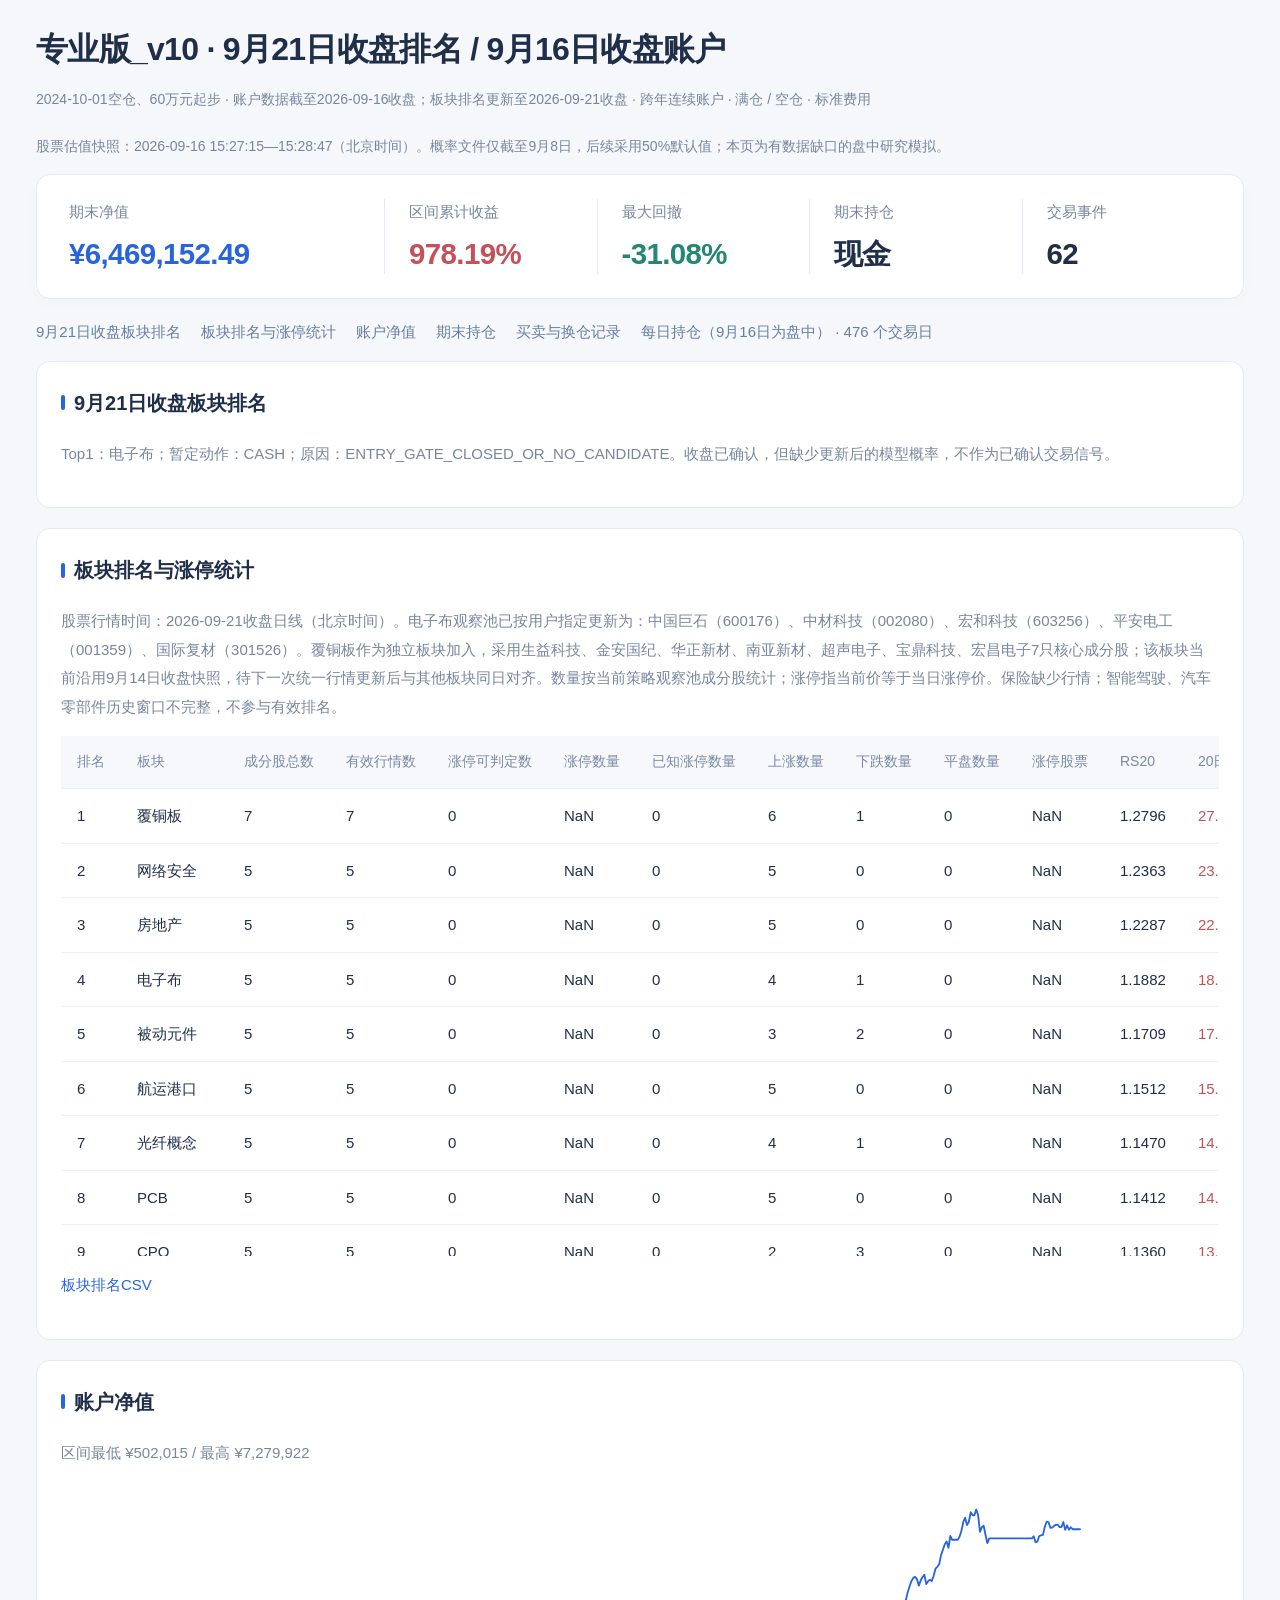
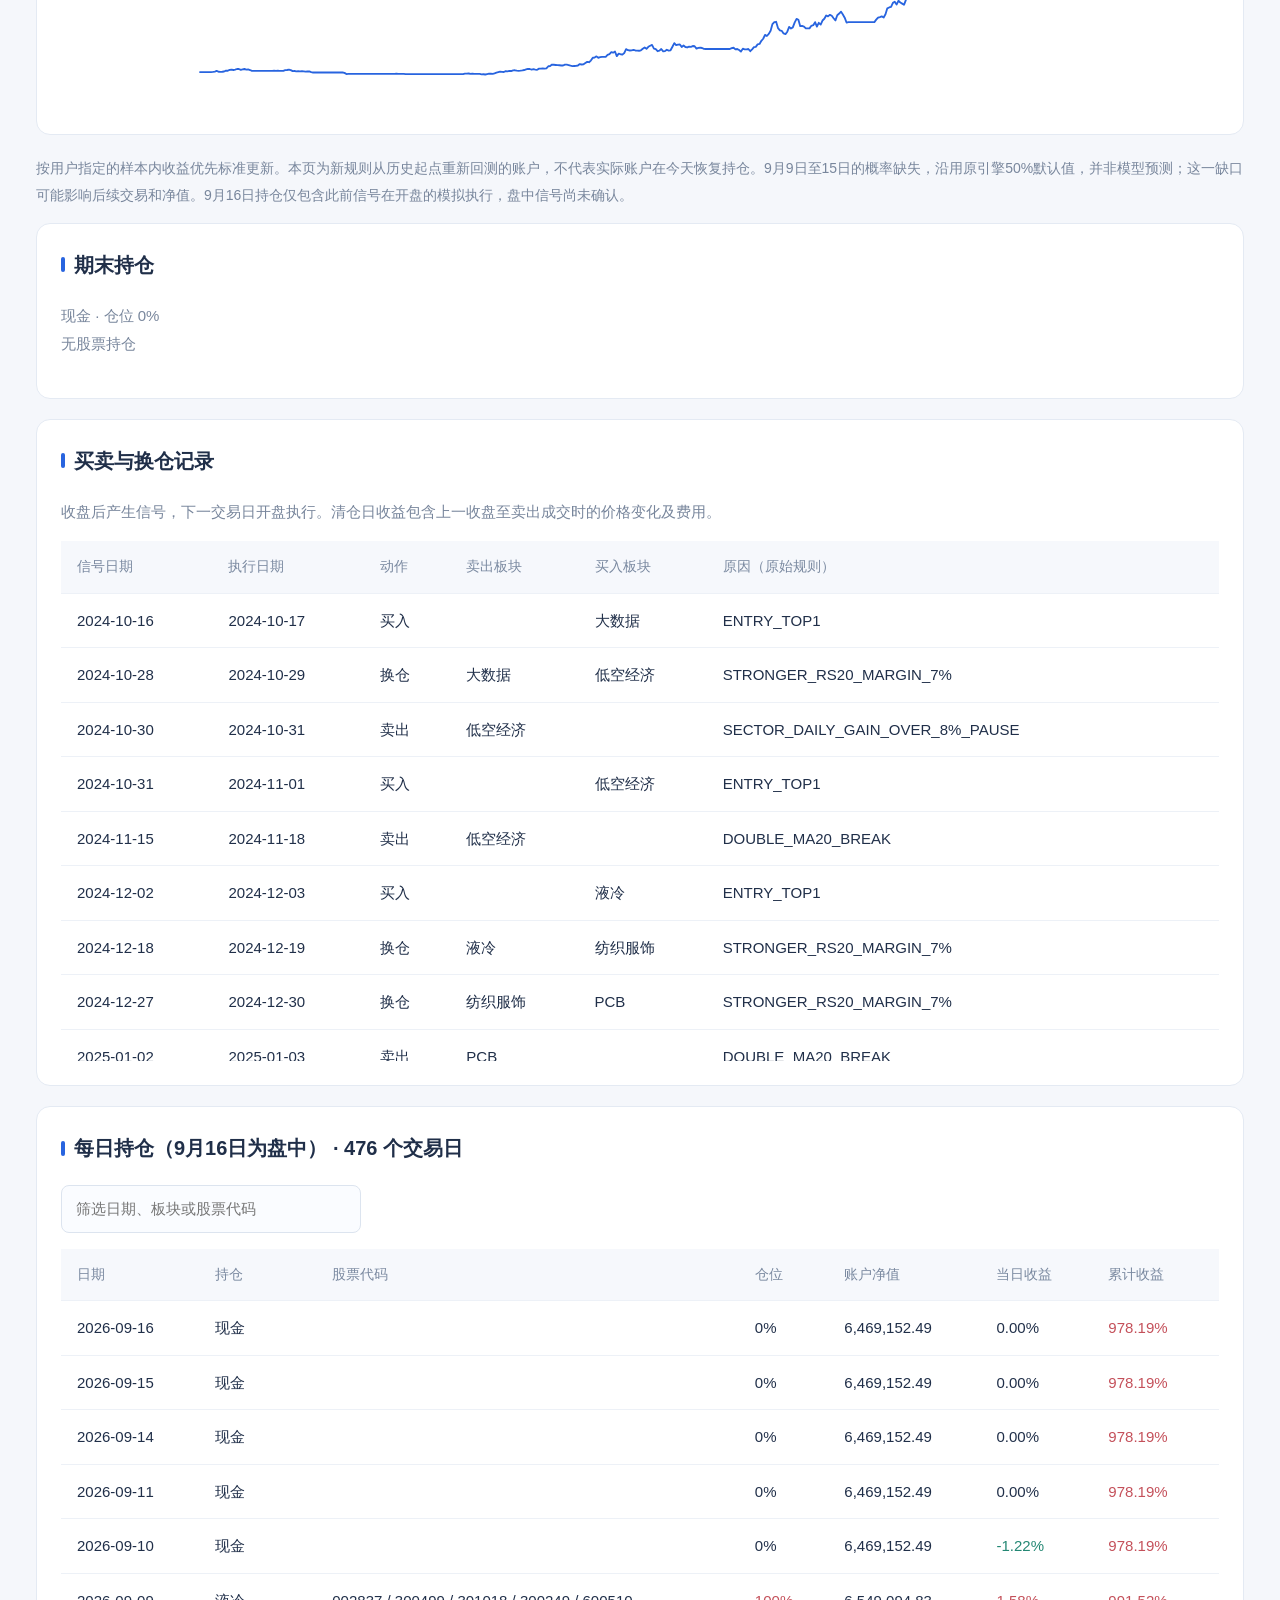
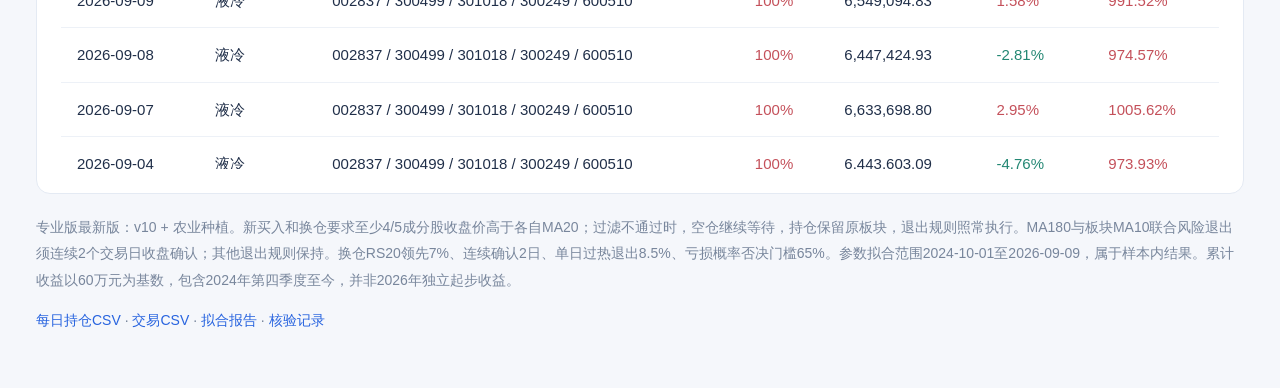
==== reports/professional/professional_holdings.html @ 1f384abf "Refresh professional HTML for Sep 21 close" ====
<!doctype html><html lang="zh-CN"><head><meta charset="utf-8"><meta name="viewport" content="width=device-width,initial-scale=1"><title>专业版_v10 · 9月21日收盘排名 / 9月16日收盘账户</title><style>body{margin:0;background:#f4f6f8;color:#182638;font:15px -apple-system,BlinkMacSystemFont,"PingFang SC",sans-serif}main{max-width:1280px;margin:auto;padding:32px 24px}h1{font-size:32px;margin-bottom:10px}p{line-height:1.8;color:#526174}.metrics{display:flex;gap:28px;flex-wrap:wrap;padding:24px 0}.metrics b{display:block;font-size:27px;color:#182638;margin-top:8px}section{background:white;padding:24px;margin:20px 0;border:1px solid #dde4eb;border-radius:10px}.scroll{overflow:auto;max-height:650px}table{border-collapse:collapse;width:100%;white-space:nowrap;font-size:13px}th,td{padding:12px;text-align:left;border-bottom:1px solid #e7ecf1}th{background:#edf2f7;position:sticky;top:0}input{padding:10px;width:280px;max-width:90%;border:1px solid #b8c5d3;border-radius:5px;margin-bottom:16px}svg{width:100%;height:240px}a{color:#166a9e}</style><link rel="stylesheet" href="../../assets/report.css"></head><body><main>
 <h1>专业版_v10 · 9月21日收盘排名 / 9月16日收盘账户</h1><p>2024-10-01空仓、60万元起步 · 账户数据截至2026-09-16收盘；板块排名更新至2026-09-21收盘 · 跨年连续账户 · 满仓 / 空仓 · 标准费用</p>
 <p>股票估值快照：2026-09-16 15:27:15—15:28:47（北京时间）。概率文件仅截至9月8日，后续采用50%默认值；本页为有数据缺口的盘中研究模拟。</p><div class="metrics"><div>期末净值<b>¥6,469,152.49</b></div><div>区间累计收益<b>978.19%</b></div><div>最大回撤<b>-31.08%</b></div><div>期末持仓<b>现金</b></div><div>交易事件<b>62</b></div></div>
 <section><h2>9月21日收盘板块排名</h2><p>Top1：电子布；暂定动作：CASH；原因：ENTRY_GATE_CLOSED_OR_NO_CANDIDATE。收盘已确认，但缺少更新后的模型概率，不作为已确认交易信号。</p></section><section><h2>板块排名与涨停统计</h2><p>股票行情时间：2026-09-21收盘日线（北京时间）。电子布观察池已按用户指定更新为：中国巨石（600176）、中材科技（002080）、宏和科技（603256）、平安电工（001359）、国际复材（301526）。覆铜板作为独立板块加入，采用生益科技、金安国纪、华正新材、南亚新材、超声电子、宝鼎科技、宏昌电子7只核心成分股；该板块当前沿用9月14日收盘快照，待下一次统一行情更新后与其他板块同日对齐。数量按当前策略观察池成分股统计；涨停指当前价等于当日涨停价。保险缺少行情；智能驾驶、汽车零部件历史窗口不完整，不参与有效排名。</p><div class="scroll"><table class="dataframe">
  <thead>
    <tr style="text-align: right;">
      <th>排名</th>
      <th>板块</th>
      <th>成分股总数</th>
      <th>有效行情数</th>
      <th>涨停可判定数</th>
      <th>涨停数量</th>
      <th>已知涨停数量</th>
      <th>上涨数量</th>
      <th>下跌数量</th>
      <th>平盘数量</th>
      <th>涨停股票</th>
      <th>RS20</th>
      <th>20日涨幅</th>
      <th>今日涨幅</th>
      <th>MA20上方比例</th>
      <th>基础趋势合格</th>
      <th>v10宽度合格</th>
      <th>缺失成分股</th>
      <th>产业链去重后候选</th>
    </tr>
  </thead>
  <tbody>
    <tr>
      <td>1</td>
      <td>覆铜板</td>
      <td>7</td>
      <td>7</td>
      <td>0</td>
      <td>NaN</td>
      <td>0</td>
      <td>6</td>
      <td>1</td>
      <td>0</td>
      <td>NaN</td>
      <td>1.2796</td>
      <td>27.96%</td>
      <td>2.13%</td>
      <td>100.00%</td>
      <td>False</td>
      <td>True</td>
      <td>NaN</td>
      <td>True</td>
    </tr>
    <tr>
      <td>2</td>
      <td>网络安全</td>
      <td>5</td>
      <td>5</td>
      <td>0</td>
      <td>NaN</td>
      <td>0</td>
      <td>5</td>
      <td>0</td>
      <td>0</td>
      <td>NaN</td>
      <td>1.2363</td>
      <td>23.63%</td>
      <td>3.80%</td>
      <td>100.00%</td>
      <td>False</td>
      <td>True</td>
      <td>NaN</td>
      <td>False</td>
    </tr>
    <tr>
      <td>3</td>
      <td>房地产</td>
      <td>5</td>
      <td>5</td>
      <td>0</td>
      <td>NaN</td>
      <td>0</td>
      <td>5</td>
      <td>0</td>
      <td>0</td>
      <td>NaN</td>
      <td>1.2287</td>
      <td>22.87%</td>
      <td>9.27%</td>
      <td>100.00%</td>
      <td>False</td>
      <td>True</td>
      <td>NaN</td>
      <td>False</td>
    </tr>
    <tr>
      <td>4</td>
      <td>电子布</td>
      <td>5</td>
      <td>5</td>
      <td>0</td>
      <td>NaN</td>
      <td>0</td>
      <td>4</td>
      <td>1</td>
      <td>0</td>
      <td>NaN</td>
      <td>1.1882</td>
      <td>18.82%</td>
      <td>2.58%</td>
      <td>100.00%</td>
      <td>False</td>
      <td>True</td>
      <td>NaN</td>
      <td>False</td>
    </tr>
    <tr>
      <td>5</td>
      <td>被动元件</td>
      <td>5</td>
      <td>5</td>
      <td>0</td>
      <td>NaN</td>
      <td>0</td>
      <td>3</td>
      <td>2</td>
      <td>0</td>
      <td>NaN</td>
      <td>1.1709</td>
      <td>17.09%</td>
      <td>0.93%</td>
      <td>100.00%</td>
      <td>False</td>
      <td>True</td>
      <td>NaN</td>
      <td>False</td>
    </tr>
    <tr>
      <td>6</td>
      <td>航运港口</td>
      <td>5</td>
      <td>5</td>
      <td>0</td>
      <td>NaN</td>
      <td>0</td>
      <td>5</td>
      <td>0</td>
      <td>0</td>
      <td>NaN</td>
      <td>1.1512</td>
      <td>15.12%</td>
      <td>3.14%</td>
      <td>100.00%</td>
      <td>False</td>
      <td>True</td>
      <td>NaN</td>
      <td>False</td>
    </tr>
    <tr>
      <td>7</td>
      <td>光纤概念</td>
      <td>5</td>
      <td>5</td>
      <td>0</td>
      <td>NaN</td>
      <td>0</td>
      <td>4</td>
      <td>1</td>
      <td>0</td>
      <td>NaN</td>
      <td>1.1470</td>
      <td>14.70%</td>
      <td>1.97%</td>
      <td>100.00%</td>
      <td>False</td>
      <td>True</td>
      <td>NaN</td>
      <td>False</td>
    </tr>
    <tr>
      <td>8</td>
      <td>PCB</td>
      <td>5</td>
      <td>5</td>
      <td>0</td>
      <td>NaN</td>
      <td>0</td>
      <td>5</td>
      <td>0</td>
      <td>0</td>
      <td>NaN</td>
      <td>1.1412</td>
      <td>14.12%</td>
      <td>3.85%</td>
      <td>100.00%</td>
      <td>False</td>
      <td>True</td>
      <td>NaN</td>
      <td>False</td>
    </tr>
    <tr>
      <td>9</td>
      <td>CPO</td>
      <td>5</td>
      <td>5</td>
      <td>0</td>
      <td>NaN</td>
      <td>0</td>
      <td>2</td>
      <td>3</td>
      <td>0</td>
      <td>NaN</td>
      <td>1.1360</td>
      <td>13.60%</td>
      <td>1.12%</td>
      <td>100.00%</td>
      <td>False</td>
      <td>True</td>
      <td>NaN</td>
      <td>False</td>
    </tr>
    <tr>
      <td>10</td>
      <td>军工</td>
      <td>5</td>
      <td>5</td>
      <td>0</td>
      <td>NaN</td>
      <td>0</td>
      <td>5</td>
      <td>0</td>
      <td>0</td>
      <td>NaN</td>
      <td>1.0951</td>
      <td>9.51%</td>
      <td>2.85%</td>
      <td>80.00%</td>
      <td>False</td>
      <td>True</td>
      <td>NaN</td>
      <td>False</td>
    </tr>
    <tr>
      <td>11</td>
      <td>医药生物</td>
      <td>5</td>
      <td>5</td>
      <td>0</td>
      <td>NaN</td>
      <td>0</td>
      <td>5</td>
      <td>0</td>
      <td>0</td>
      <td>NaN</td>
      <td>1.0591</td>
      <td>5.91%</td>
      <td>4.28%</td>
      <td>80.00%</td>
      <td>False</td>
      <td>True</td>
      <td>NaN</td>
      <td>False</td>
    </tr>
    <tr>
      <td>12</td>
      <td>汽车零部件</td>
      <td>5</td>
      <td>5</td>
      <td>0</td>
      <td>NaN</td>
      <td>0</td>
      <td>4</td>
      <td>1</td>
      <td>0</td>
      <td>NaN</td>
      <td>1.0568</td>
      <td>5.68%</td>
      <td>2.50%</td>
      <td>80.00%</td>
      <td>False</td>
      <td>True</td>
      <td>NaN</td>
      <td>False</td>
    </tr>
    <tr>
      <td>13</td>
      <td>风电设备</td>
      <td>5</td>
      <td>5</td>
      <td>0</td>
      <td>NaN</td>
      <td>0</td>
      <td>4</td>
      <td>1</td>
      <td>0</td>
      <td>NaN</td>
      <td>1.0562</td>
      <td>5.62%</td>
      <td>0.11%</td>
      <td>60.00%</td>
      <td>False</td>
      <td>False</td>
      <td>NaN</td>
      <td>False</td>
    </tr>
    <tr>
      <td>14</td>
      <td>AI医疗</td>
      <td>5</td>
      <td>5</td>
      <td>0</td>
      <td>NaN</td>
      <td>0</td>
      <td>5</td>
      <td>0</td>
      <td>0</td>
      <td>NaN</td>
      <td>1.0512</td>
      <td>5.12%</td>
      <td>2.02%</td>
      <td>60.00%</td>
      <td>False</td>
      <td>False</td>
      <td>NaN</td>
      <td>False</td>
    </tr>
    <tr>
      <td>15</td>
      <td>银行</td>
      <td>5</td>
      <td>5</td>
      <td>0</td>
      <td>NaN</td>
      <td>0</td>
      <td>5</td>
      <td>0</td>
      <td>0</td>
      <td>NaN</td>
      <td>1.0492</td>
      <td>4.92%</td>
      <td>1.10%</td>
      <td>100.00%</td>
      <td>False</td>
      <td>True</td>
      <td>NaN</td>
      <td>False</td>
    </tr>
    <tr>
      <td>16</td>
      <td>农林牧渔</td>
      <td>5</td>
      <td>5</td>
      <td>0</td>
      <td>NaN</td>
      <td>0</td>
      <td>5</td>
      <td>0</td>
      <td>0</td>
      <td>NaN</td>
      <td>1.0472</td>
      <td>4.72%</td>
      <td>2.00%</td>
      <td>60.00%</td>
      <td>False</td>
      <td>False</td>
      <td>NaN</td>
      <td>False</td>
    </tr>
    <tr>
      <td>17</td>
      <td>传媒</td>
      <td>5</td>
      <td>5</td>
      <td>0</td>
      <td>NaN</td>
      <td>0</td>
      <td>5</td>
      <td>0</td>
      <td>0</td>
      <td>NaN</td>
      <td>1.0365</td>
      <td>3.65%</td>
      <td>1.80%</td>
      <td>80.00%</td>
      <td>False</td>
      <td>True</td>
      <td>NaN</td>
      <td>False</td>
    </tr>
    <tr>
      <td>18</td>
      <td>信创</td>
      <td>5</td>
      <td>5</td>
      <td>0</td>
      <td>NaN</td>
      <td>0</td>
      <td>4</td>
      <td>1</td>
      <td>0</td>
      <td>NaN</td>
      <td>1.0348</td>
      <td>3.48%</td>
      <td>2.07%</td>
      <td>40.00%</td>
      <td>False</td>
      <td>False</td>
      <td>NaN</td>
      <td>False</td>
    </tr>
    <tr>
      <td>19</td>
      <td>农业种植</td>
      <td>5</td>
      <td>5</td>
      <td>0</td>
      <td>NaN</td>
      <td>0</td>
      <td>5</td>
      <td>0</td>
      <td>0</td>
      <td>NaN</td>
      <td>1.0317</td>
      <td>3.17%</td>
      <td>2.11%</td>
      <td>40.00%</td>
      <td>False</td>
      <td>False</td>
      <td>NaN</td>
      <td>False</td>
    </tr>
    <tr>
      <td>20</td>
      <td>人工智能</td>
      <td>5</td>
      <td>5</td>
      <td>0</td>
      <td>NaN</td>
      <td>0</td>
      <td>2</td>
      <td>3</td>
      <td>0</td>
      <td>NaN</td>
      <td>1.0312</td>
      <td>3.12%</td>
      <td>-0.14%</td>
      <td>40.00%</td>
      <td>False</td>
      <td>False</td>
      <td>NaN</td>
      <td>False</td>
    </tr>
    <tr>
      <td>21</td>
      <td>液冷</td>
      <td>5</td>
      <td>5</td>
      <td>0</td>
      <td>NaN</td>
      <td>0</td>
      <td>2</td>
      <td>3</td>
      <td>0</td>
      <td>NaN</td>
      <td>1.0302</td>
      <td>3.02%</td>
      <td>-1.26%</td>
      <td>60.00%</td>
      <td>False</td>
      <td>False</td>
      <td>NaN</td>
      <td>False</td>
    </tr>
    <tr>
      <td>22</td>
      <td>物流</td>
      <td>5</td>
      <td>5</td>
      <td>0</td>
      <td>NaN</td>
      <td>0</td>
      <td>5</td>
      <td>0</td>
      <td>0</td>
      <td>NaN</td>
      <td>1.0282</td>
      <td>2.82%</td>
      <td>0.84%</td>
      <td>60.00%</td>
      <td>False</td>
      <td>False</td>
      <td>NaN</td>
      <td>False</td>
    </tr>
    <tr>
      <td>23</td>
      <td>低空经济</td>
      <td>5</td>
      <td>5</td>
      <td>0</td>
      <td>NaN</td>
      <td>0</td>
      <td>5</td>
      <td>0</td>
      <td>0</td>
      <td>NaN</td>
      <td>1.0241</td>
      <td>2.41%</td>
      <td>0.77%</td>
      <td>40.00%</td>
      <td>False</td>
      <td>False</td>
      <td>NaN</td>
      <td>False</td>
    </tr>
    <tr>
      <td>24</td>
      <td>电力</td>
      <td>5</td>
      <td>5</td>
      <td>0</td>
      <td>NaN</td>
      <td>0</td>
      <td>1</td>
      <td>4</td>
      <td>0</td>
      <td>NaN</td>
      <td>1.0206</td>
      <td>2.06%</td>
      <td>-0.10%</td>
      <td>20.00%</td>
      <td>False</td>
      <td>False</td>
      <td>NaN</td>
      <td>False</td>
    </tr>
    <tr>
      <td>25</td>
      <td>建材</td>
      <td>5</td>
      <td>5</td>
      <td>0</td>
      <td>NaN</td>
      <td>0</td>
      <td>5</td>
      <td>0</td>
      <td>0</td>
      <td>NaN</td>
      <td>1.0205</td>
      <td>2.05%</td>
      <td>2.27%</td>
      <td>80.00%</td>
      <td>False</td>
      <td>True</td>
      <td>NaN</td>
      <td>False</td>
    </tr>
    <tr>
      <td>26</td>
      <td>纺织服饰</td>
      <td>5</td>
      <td>5</td>
      <td>0</td>
      <td>NaN</td>
      <td>0</td>
      <td>4</td>
      <td>1</td>
      <td>0</td>
      <td>NaN</td>
      <td>1.0201</td>
      <td>2.01%</td>
      <td>0.28%</td>
      <td>20.00%</td>
      <td>False</td>
      <td>False</td>
      <td>NaN</td>
      <td>False</td>
    </tr>
    <tr>
      <td>27</td>
      <td>商贸零售</td>
      <td>5</td>
      <td>5</td>
      <td>0</td>
      <td>NaN</td>
      <td>0</td>
      <td>5</td>
      <td>0</td>
      <td>0</td>
      <td>NaN</td>
      <td>1.0163</td>
      <td>1.63%</td>
      <td>1.30%</td>
      <td>80.00%</td>
      <td>False</td>
      <td>True</td>
      <td>NaN</td>
      <td>False</td>
    </tr>
    <tr>
      <td>28</td>
      <td>环保</td>
      <td>5</td>
      <td>5</td>
      <td>0</td>
      <td>NaN</td>
      <td>0</td>
      <td>5</td>
      <td>0</td>
      <td>0</td>
      <td>NaN</td>
      <td>1.0117</td>
      <td>1.17%</td>
      <td>1.63%</td>
      <td>60.00%</td>
      <td>False</td>
      <td>False</td>
      <td>NaN</td>
      <td>False</td>
    </tr>
    <tr>
      <td>29</td>
      <td>石油石化</td>
      <td>5</td>
      <td>5</td>
      <td>0</td>
      <td>NaN</td>
      <td>0</td>
      <td>5</td>
      <td>0</td>
      <td>0</td>
      <td>NaN</td>
      <td>1.0117</td>
      <td>1.17%</td>
      <td>2.29%</td>
      <td>60.00%</td>
      <td>False</td>
      <td>False</td>
      <td>NaN</td>
      <td>False</td>
    </tr>
    <tr>
      <td>30</td>
      <td>5G</td>
      <td>5</td>
      <td>5</td>
      <td>0</td>
      <td>NaN</td>
      <td>0</td>
      <td>5</td>
      <td>0</td>
      <td>0</td>
      <td>NaN</td>
      <td>1.0108</td>
      <td>1.08%</td>
      <td>1.06%</td>
      <td>100.00%</td>
      <td>False</td>
      <td>True</td>
      <td>NaN</td>
      <td>False</td>
    </tr>
    <tr>
      <td>31</td>
      <td>美容护理</td>
      <td>5</td>
      <td>5</td>
      <td>0</td>
      <td>NaN</td>
      <td>0</td>
      <td>5</td>
      <td>0</td>
      <td>0</td>
      <td>NaN</td>
      <td>1.0108</td>
      <td>1.08%</td>
      <td>2.98%</td>
      <td>80.00%</td>
      <td>False</td>
      <td>True</td>
      <td>NaN</td>
      <td>False</td>
    </tr>
    <tr>
      <td>32</td>
      <td>智能驾驶</td>
      <td>5</td>
      <td>5</td>
      <td>0</td>
      <td>NaN</td>
      <td>0</td>
      <td>4</td>
      <td>1</td>
      <td>0</td>
      <td>NaN</td>
      <td>1.0081</td>
      <td>0.81%</td>
      <td>0.54%</td>
      <td>40.00%</td>
      <td>False</td>
      <td>False</td>
      <td>NaN</td>
      <td>False</td>
    </tr>
    <tr>
      <td>33</td>
      <td>消费电子</td>
      <td>5</td>
      <td>5</td>
      <td>0</td>
      <td>NaN</td>
      <td>0</td>
      <td>3</td>
      <td>2</td>
      <td>0</td>
      <td>NaN</td>
      <td>1.0060</td>
      <td>0.60%</td>
      <td>1.10%</td>
      <td>40.00%</td>
      <td>False</td>
      <td>False</td>
      <td>NaN</td>
      <td>False</td>
    </tr>
    <tr>
      <td>34</td>
      <td>存储</td>
      <td>5</td>
      <td>5</td>
      <td>0</td>
      <td>NaN</td>
      <td>0</td>
      <td>5</td>
      <td>0</td>
      <td>0</td>
      <td>NaN</td>
      <td>1.0050</td>
      <td>0.50%</td>
      <td>0.92%</td>
      <td>60.00%</td>
      <td>False</td>
      <td>False</td>
      <td>NaN</td>
      <td>False</td>
    </tr>
    <tr>
      <td>35</td>
      <td>航空机场</td>
      <td>5</td>
      <td>5</td>
      <td>0</td>
      <td>NaN</td>
      <td>0</td>
      <td>5</td>
      <td>0</td>
      <td>0</td>
      <td>NaN</td>
      <td>1.0044</td>
      <td>0.44%</td>
      <td>0.91%</td>
      <td>60.00%</td>
      <td>False</td>
      <td>False</td>
      <td>NaN</td>
      <td>False</td>
    </tr>
    <tr>
      <td>36</td>
      <td>AIGC</td>
      <td>5</td>
      <td>5</td>
      <td>0</td>
      <td>NaN</td>
      <td>0</td>
      <td>4</td>
      <td>1</td>
      <td>0</td>
      <td>NaN</td>
      <td>1.0031</td>
      <td>0.31%</td>
      <td>0.72%</td>
      <td>20.00%</td>
      <td>False</td>
      <td>False</td>
      <td>NaN</td>
      <td>False</td>
    </tr>
    <tr>
      <td>37</td>
      <td>社会服务</td>
      <td>5</td>
      <td>5</td>
      <td>0</td>
      <td>NaN</td>
      <td>0</td>
      <td>5</td>
      <td>0</td>
      <td>0</td>
      <td>NaN</td>
      <td>0.9956</td>
      <td>-0.44%</td>
      <td>1.29%</td>
      <td>20.00%</td>
      <td>False</td>
      <td>False</td>
      <td>NaN</td>
      <td>False</td>
    </tr>
    <tr>
      <td>38</td>
      <td>证券</td>
      <td>5</td>
      <td>5</td>
      <td>0</td>
      <td>NaN</td>
      <td>0</td>
      <td>5</td>
      <td>0</td>
      <td>0</td>
      <td>NaN</td>
      <td>0.9950</td>
      <td>-0.50%</td>
      <td>0.73%</td>
      <td>20.00%</td>
      <td>False</td>
      <td>False</td>
      <td>NaN</td>
      <td>False</td>
    </tr>
    <tr>
      <td>39</td>
      <td>国产算力</td>
      <td>5</td>
      <td>5</td>
      <td>0</td>
      <td>NaN</td>
      <td>0</td>
      <td>2</td>
      <td>3</td>
      <td>0</td>
      <td>NaN</td>
      <td>0.9929</td>
      <td>-0.71%</td>
      <td>0.53%</td>
      <td>40.00%</td>
      <td>False</td>
      <td>False</td>
      <td>NaN</td>
      <td>False</td>
    </tr>
    <tr>
      <td>40</td>
      <td>建筑装饰</td>
      <td>5</td>
      <td>5</td>
      <td>0</td>
      <td>NaN</td>
      <td>0</td>
      <td>5</td>
      <td>0</td>
      <td>0</td>
      <td>NaN</td>
      <td>0.9927</td>
      <td>-0.73%</td>
      <td>0.67%</td>
      <td>40.00%</td>
      <td>False</td>
      <td>False</td>
      <td>NaN</td>
      <td>False</td>
    </tr>
    <tr>
      <td>41</td>
      <td>商业航天</td>
      <td>5</td>
      <td>5</td>
      <td>0</td>
      <td>NaN</td>
      <td>0</td>
      <td>2</td>
      <td>2</td>
      <td>1</td>
      <td>NaN</td>
      <td>0.9927</td>
      <td>-0.73%</td>
      <td>-0.41%</td>
      <td>60.00%</td>
      <td>False</td>
      <td>False</td>
      <td>NaN</td>
      <td>False</td>
    </tr>
    <tr>
      <td>42</td>
      <td>光学光电子</td>
      <td>5</td>
      <td>5</td>
      <td>0</td>
      <td>NaN</td>
      <td>0</td>
      <td>4</td>
      <td>0</td>
      <td>1</td>
      <td>NaN</td>
      <td>0.9890</td>
      <td>-1.10%</td>
      <td>1.08%</td>
      <td>60.00%</td>
      <td>False</td>
      <td>False</td>
      <td>NaN</td>
      <td>False</td>
    </tr>
    <tr>
      <td>43</td>
      <td>稀土永磁</td>
      <td>5</td>
      <td>5</td>
      <td>0</td>
      <td>NaN</td>
      <td>0</td>
      <td>4</td>
      <td>1</td>
      <td>0</td>
      <td>NaN</td>
      <td>0.9882</td>
      <td>-1.18%</td>
      <td>2.85%</td>
      <td>80.00%</td>
      <td>False</td>
      <td>True</td>
      <td>NaN</td>
      <td>False</td>
    </tr>
    <tr>
      <td>44</td>
      <td>半导体设备</td>
      <td>5</td>
      <td>5</td>
      <td>0</td>
      <td>NaN</td>
      <td>0</td>
      <td>2</td>
      <td>3</td>
      <td>0</td>
      <td>NaN</td>
      <td>0.9877</td>
      <td>-1.23%</td>
      <td>-0.98%</td>
      <td>80.00%</td>
      <td>False</td>
      <td>True</td>
      <td>NaN</td>
      <td>False</td>
    </tr>
    <tr>
      <td>45</td>
      <td>轨交设备</td>
      <td>5</td>
      <td>5</td>
      <td>0</td>
      <td>NaN</td>
      <td>0</td>
      <td>5</td>
      <td>0</td>
      <td>0</td>
      <td>NaN</td>
      <td>0.9847</td>
      <td>-1.53%</td>
      <td>0.55%</td>
      <td>40.00%</td>
      <td>False</td>
      <td>False</td>
      <td>NaN</td>
      <td>False</td>
    </tr>
    <tr>
      <td>46</td>
      <td>煤炭</td>
      <td>5</td>
      <td>5</td>
      <td>0</td>
      <td>NaN</td>
      <td>0</td>
      <td>4</td>
      <td>0</td>
      <td>1</td>
      <td>NaN</td>
      <td>0.9823</td>
      <td>-1.77%</td>
      <td>2.18%</td>
      <td>40.00%</td>
      <td>False</td>
      <td>False</td>
      <td>NaN</td>
      <td>False</td>
    </tr>
    <tr>
      <td>47</td>
      <td>基础化工</td>
      <td>5</td>
      <td>5</td>
      <td>0</td>
      <td>NaN</td>
      <td>0</td>
      <td>4</td>
      <td>1</td>
      <td>0</td>
      <td>NaN</td>
      <td>0.9776</td>
      <td>-2.24%</td>
      <td>-0.30%</td>
      <td>20.00%</td>
      <td>False</td>
      <td>False</td>
      <td>NaN</td>
      <td>False</td>
    </tr>
    <tr>
      <td>48</td>
      <td>大数据</td>
      <td>5</td>
      <td>5</td>
      <td>0</td>
      <td>NaN</td>
      <td>0</td>
      <td>4</td>
      <td>0</td>
      <td>1</td>
      <td>NaN</td>
      <td>0.9760</td>
      <td>-2.40%</td>
      <td>0.55%</td>
      <td>40.00%</td>
      <td>False</td>
      <td>False</td>
      <td>NaN</td>
      <td>False</td>
    </tr>
    <tr>
      <td>49</td>
      <td>云计算</td>
      <td>5</td>
      <td>5</td>
      <td>0</td>
      <td>NaN</td>
      <td>0</td>
      <td>1</td>
      <td>4</td>
      <td>0</td>
      <td>NaN</td>
      <td>0.9707</td>
      <td>-2.93%</td>
      <td>0.14%</td>
      <td>0.00%</td>
      <td>False</td>
      <td>False</td>
      <td>NaN</td>
      <td>False</td>
    </tr>
    <tr>
      <td>50</td>
      <td>半导体</td>
      <td>5</td>
      <td>5</td>
      <td>0</td>
      <td>NaN</td>
      <td>0</td>
      <td>2</td>
      <td>3</td>
      <td>0</td>
      <td>NaN</td>
      <td>0.9655</td>
      <td>-3.45%</td>
      <td>-1.13%</td>
      <td>80.00%</td>
      <td>False</td>
      <td>True</td>
      <td>NaN</td>
      <td>False</td>
    </tr>
    <tr>
      <td>51</td>
      <td>钢铁</td>
      <td>5</td>
      <td>5</td>
      <td>0</td>
      <td>NaN</td>
      <td>0</td>
      <td>2</td>
      <td>1</td>
      <td>2</td>
      <td>NaN</td>
      <td>0.9623</td>
      <td>-3.77%</td>
      <td>-0.51%</td>
      <td>20.00%</td>
      <td>False</td>
      <td>False</td>
      <td>NaN</td>
      <td>False</td>
    </tr>
    <tr>
      <td>52</td>
      <td>游戏</td>
      <td>5</td>
      <td>5</td>
      <td>0</td>
      <td>NaN</td>
      <td>0</td>
      <td>5</td>
      <td>0</td>
      <td>0</td>
      <td>NaN</td>
      <td>0.9612</td>
      <td>-3.88%</td>
      <td>0.71%</td>
      <td>20.00%</td>
      <td>False</td>
      <td>False</td>
      <td>NaN</td>
      <td>False</td>
    </tr>
    <tr>
      <td>53</td>
      <td>食品饮料</td>
      <td>5</td>
      <td>5</td>
      <td>0</td>
      <td>NaN</td>
      <td>0</td>
      <td>4</td>
      <td>1</td>
      <td>0</td>
      <td>NaN</td>
      <td>0.9548</td>
      <td>-4.52%</td>
      <td>-0.15%</td>
      <td>20.00%</td>
      <td>False</td>
      <td>False</td>
      <td>NaN</td>
      <td>False</td>
    </tr>
    <tr>
      <td>54</td>
      <td>轻工制造</td>
      <td>5</td>
      <td>5</td>
      <td>0</td>
      <td>NaN</td>
      <td>0</td>
      <td>3</td>
      <td>2</td>
      <td>0</td>
      <td>NaN</td>
      <td>0.9503</td>
      <td>-4.97%</td>
      <td>0.86%</td>
      <td>20.00%</td>
      <td>False</td>
      <td>False</td>
      <td>NaN</td>
      <td>False</td>
    </tr>
    <tr>
      <td>55</td>
      <td>有色金属</td>
      <td>5</td>
      <td>5</td>
      <td>0</td>
      <td>NaN</td>
      <td>0</td>
      <td>1</td>
      <td>2</td>
      <td>2</td>
      <td>NaN</td>
      <td>0.9449</td>
      <td>-5.51%</td>
      <td>-0.02%</td>
      <td>0.00%</td>
      <td>False</td>
      <td>False</td>
      <td>NaN</td>
      <td>False</td>
    </tr>
    <tr>
      <td>56</td>
      <td>家用电器</td>
      <td>5</td>
      <td>5</td>
      <td>0</td>
      <td>NaN</td>
      <td>0</td>
      <td>1</td>
      <td>4</td>
      <td>0</td>
      <td>NaN</td>
      <td>0.9438</td>
      <td>-5.62%</td>
      <td>-1.57%</td>
      <td>20.00%</td>
      <td>False</td>
      <td>False</td>
      <td>NaN</td>
      <td>False</td>
    </tr>
    <tr>
      <td>57</td>
      <td>工程机械</td>
      <td>5</td>
      <td>5</td>
      <td>0</td>
      <td>NaN</td>
      <td>0</td>
      <td>1</td>
      <td>3</td>
      <td>1</td>
      <td>NaN</td>
      <td>0.9214</td>
      <td>-7.86%</td>
      <td>-0.25%</td>
      <td>0.00%</td>
      <td>False</td>
      <td>False</td>
      <td>NaN</td>
      <td>False</td>
    </tr>
    <tr>
      <td>58</td>
      <td>机器人</td>
      <td>5</td>
      <td>5</td>
      <td>0</td>
      <td>NaN</td>
      <td>0</td>
      <td>4</td>
      <td>1</td>
      <td>0</td>
      <td>NaN</td>
      <td>0.9100</td>
      <td>-9.00%</td>
      <td>0.62%</td>
      <td>40.00%</td>
      <td>False</td>
      <td>False</td>
      <td>NaN</td>
      <td>False</td>
    </tr>
    <tr>
      <td>59</td>
      <td>黄金概念</td>
      <td>5</td>
      <td>5</td>
      <td>0</td>
      <td>NaN</td>
      <td>0</td>
      <td>0</td>
      <td>5</td>
      <td>0</td>
      <td>NaN</td>
      <td>0.8955</td>
      <td>-10.45%</td>
      <td>-1.86%</td>
      <td>0.00%</td>
      <td>False</td>
      <td>False</td>
      <td>NaN</td>
      <td>False</td>
    </tr>
    <tr>
      <td>60</td>
      <td>电网设备</td>
      <td>5</td>
      <td>5</td>
      <td>0</td>
      <td>NaN</td>
      <td>0</td>
      <td>5</td>
      <td>0</td>
      <td>0</td>
      <td>NaN</td>
      <td>0.8832</td>
      <td>-11.68%</td>
      <td>0.58%</td>
      <td>0.00%</td>
      <td>False</td>
      <td>False</td>
      <td>NaN</td>
      <td>False</td>
    </tr>
    <tr>
      <td>61</td>
      <td>光伏</td>
      <td>5</td>
      <td>5</td>
      <td>0</td>
      <td>NaN</td>
      <td>0</td>
      <td>5</td>
      <td>0</td>
      <td>0</td>
      <td>NaN</td>
      <td>0.8622</td>
      <td>-13.78%</td>
      <td>1.43%</td>
      <td>60.00%</td>
      <td>False</td>
      <td>False</td>
      <td>NaN</td>
      <td>False</td>
    </tr>
    <tr>
      <td>62</td>
      <td>储能</td>
      <td>5</td>
      <td>5</td>
      <td>0</td>
      <td>NaN</td>
      <td>0</td>
      <td>2</td>
      <td>3</td>
      <td>0</td>
      <td>NaN</td>
      <td>0.8474</td>
      <td>-15.26%</td>
      <td>-1.04%</td>
      <td>40.00%</td>
      <td>False</td>
      <td>False</td>
      <td>NaN</td>
      <td>False</td>
    </tr>
    <tr>
      <td>63</td>
      <td>保险</td>
      <td>5</td>
      <td>4</td>
      <td>0</td>
      <td>NaN</td>
      <td>0</td>
      <td>3</td>
      <td>1</td>
      <td>0</td>
      <td>NaN</td>
      <td>—</td>
      <td>—</td>
      <td>—</td>
      <td>—</td>
      <td>NaN</td>
      <td>NaN</td>
      <td>627.0</td>
      <td>False</td>
    </tr>
  </tbody>
</table></div><p><a href="sector_ranking.csv">板块排名CSV</a></p></section><section><h2>账户净值</h2><p>区间最低 ¥502,015 / 最高 ¥7,279,922</p><svg viewBox="0 0 1000 240" role="img" aria-label="连续账户净值走势"><polyline points="20.0,207.4 22.0,207.4 24.0,207.4 26.1,207.4 28.1,207.4 30.1,207.4 32.1,207.4 34.1,207.2 36.2,206.8 38.2,206.1 40.2,207.0 42.2,207.1 44.3,207.0 46.3,206.7 48.3,205.8 50.3,205.9 52.3,204.9 54.4,204.6 56.4,205.1 58.4,204.7 60.4,204.0 62.4,204.0 64.5,204.9 66.5,204.4 68.5,204.0 70.5,204.6 72.5,204.5 74.6,205.1 76.6,206.0 78.6,206.0 80.6,206.0 82.7,206.0 84.7,206.0 86.7,206.0 88.7,206.0 90.7,206.0 92.8,206.0 94.8,206.0 96.8,206.0 98.8,206.0 100.8,205.9 102.9,206.1 104.9,205.9 106.9,206.0 108.9,206.0 110.9,206.0 113.0,205.2 115.0,205.1 117.0,204.7 119.0,205.2 121.1,206.3 123.1,206.2 125.1,206.5 127.1,206.3 129.1,206.5 131.2,206.4 133.2,206.6 135.2,206.8 137.2,206.7 139.2,206.7 141.3,207.5 143.3,207.8 145.3,207.8 147.3,207.8 149.3,207.8 151.4,207.8 153.4,207.8 155.4,207.8 157.4,207.8 159.5,207.8 161.5,207.8 163.5,207.8 165.5,207.8 167.5,207.8 169.6,207.8 171.6,207.8 173.6,207.8 175.6,207.8 177.6,208.2 179.7,209.5 181.7,209.4 183.7,209.4 185.7,209.4 187.7,209.4 189.8,209.4 191.8,209.4 193.8,209.4 195.8,209.4 197.9,209.4 199.9,209.4 201.9,209.4 203.9,209.4 205.9,209.4 208.0,209.4 210.0,209.4 212.0,209.4 214.0,209.4 216.0,209.4 218.1,209.4 220.1,209.4 222.1,209.4 224.1,209.4 226.1,209.4 228.2,209.4 230.2,209.4 232.2,209.4 234.2,209.2 236.3,209.3 238.3,209.4 240.3,209.3 242.3,209.4 244.3,209.6 246.4,209.6 248.4,209.6 250.4,209.6 252.4,209.6 254.4,209.6 256.5,209.6 258.5,209.6 260.5,209.6 262.5,209.6 264.5,209.6 266.6,209.6 268.6,209.6 270.6,209.6 272.6,209.6 274.7,209.6 276.7,209.6 278.7,209.6 280.7,209.6 282.7,209.6 284.8,209.6 286.8,209.6 288.8,209.6 290.8,209.6 292.8,209.6 294.9,209.6 296.9,209.6 298.9,209.6 300.9,209.6 302.9,209.6 305.0,209.6 307.0,209.5 309.0,209.0 311.0,209.0 313.1,208.9 315.1,209.4 317.1,209.1 319.1,209.4 321.1,209.3 323.2,209.3 325.2,209.4 327.2,209.8 329.2,209.7 331.2,210.0 333.3,209.5 335.3,209.1 337.3,209.2 339.3,209.4 341.3,208.7 343.4,207.9 345.4,207.4 347.4,206.9 349.4,207.2 351.5,207.3 353.5,206.4 355.5,206.6 357.5,206.0 359.5,206.2 361.6,205.5 363.6,205.4 365.6,205.8 367.6,206.0 369.6,205.8 371.7,205.5 373.7,205.1 375.7,204.5 377.7,203.9 379.7,204.0 381.8,204.7 383.8,204.2 385.8,204.6 387.8,204.9 389.9,203.6 391.9,203.5 393.9,203.4 395.9,203.6 397.9,203.4 400.0,201.0 402.0,200.7 404.0,199.2 406.0,199.4 408.0,199.6 410.1,199.8 412.1,199.9 414.1,200.2 416.1,200.2 418.1,199.2 420.2,199.3 422.2,199.7 424.2,200.4 426.2,200.8 428.3,200.7 430.3,200.6 432.3,200.2 434.3,198.6 436.3,199.1 438.4,198.8 440.4,197.4 442.4,196.2 444.4,196.6 446.4,194.8 448.5,191.7 450.5,191.5 452.5,190.2 454.5,191.8 456.5,191.1 458.6,190.7 460.6,190.8 462.6,190.7 464.6,188.6 466.7,187.7 468.7,185.6 470.7,186.2 472.7,185.0 474.7,189.9 476.8,187.2 478.8,187.9 480.8,188.3 482.8,186.6 484.8,182.3 486.9,183.5 488.9,183.8 490.9,183.7 492.9,183.2 494.9,183.8 497.0,183.9 499.0,184.1 501.0,183.6 503.0,182.0 505.1,180.5 507.1,182.0 509.1,179.8 511.1,178.6 513.1,177.7 515.2,181.8 517.2,182.4 519.2,184.6 521.2,184.0 523.2,182.2 525.3,184.7 527.3,184.4 529.3,183.0 531.3,184.0 533.3,183.6 535.4,179.7 537.4,175.8 539.4,178.0 541.4,177.4 543.5,177.3 545.5,179.9 547.5,178.4 549.5,180.0 551.5,180.5 553.6,179.6 555.6,179.8 557.6,178.9 559.6,179.2 561.6,181.7 563.7,180.9 565.7,180.6 567.7,181.1 569.7,182.0 571.7,182.2 573.8,182.2 575.8,182.2 577.8,182.2 579.8,182.2 581.9,182.2 583.9,182.2 585.9,182.2 587.9,182.2 589.9,182.2 592.0,182.2 594.0,182.2 596.0,182.2 598.0,182.2 600.0,181.2 602.1,180.8 604.1,182.6 606.1,182.2 608.1,183.3 610.1,185.0 612.2,181.9 614.2,182.5 616.2,182.5 618.2,182.2 620.3,184.6 622.3,182.5 624.3,180.1 626.3,179.8 628.3,177.2 630.4,176.7 632.4,173.2 634.4,171.0 636.4,166.8 638.4,168.0 640.5,165.7 642.5,162.2 644.5,155.0 646.5,152.8 648.5,152.5 650.6,159.5 652.6,161.9 654.6,162.3 656.6,165.2 658.7,166.0 660.7,163.3 662.7,158.1 664.7,159.8 666.7,158.6 668.8,153.1 670.8,149.3 672.8,150.3 674.8,157.3 676.8,157.0 678.9,157.7 680.9,159.7 682.9,159.7 684.9,159.7 686.9,156.9 689.0,156.2 691.0,152.9 693.0,157.8 695.0,153.6 697.1,155.6 699.1,151.1 701.1,149.2 703.1,145.6 705.1,146.6 707.2,144.9 709.2,145.9 711.2,148.6 713.2,151.0 715.2,145.3 717.3,143.5 719.3,141.4 721.3,144.6 723.3,148.0 725.3,153.3 727.4,152.8 729.4,152.8 731.4,152.8 733.4,152.8 735.5,152.8 737.5,152.8 739.5,152.8 741.5,152.8 743.5,152.8 745.6,152.8 747.6,152.8 749.6,152.8 751.6,152.8 753.6,152.8 755.7,152.8 757.7,150.2 759.7,147.9 761.7,147.3 763.7,146.6 765.8,147.8 767.8,144.3 769.8,137.8 771.8,136.9 773.9,136.2 775.9,131.9 777.9,130.7 779.9,133.7 781.9,129.6 784.0,131.5 786.0,132.7 788.0,134.0 790.0,128.9 792.0,120.6 794.1,113.7 796.1,108.1 798.1,104.6 800.1,103.5 802.1,105.9 804.2,113.1 806.2,107.5 808.2,103.8 810.2,101.1 812.3,111.4 814.3,108.2 816.3,106.7 818.3,108.0 820.3,102.5 822.4,94.6 824.4,92.5 826.4,89.7 828.4,79.8 830.4,74.2 832.5,67.8 834.5,64.9 836.5,71.8 838.5,58.9 840.5,63.0 842.6,63.0 844.6,63.0 846.6,63.0 848.6,59.8 850.7,52.9 852.7,43.6 854.7,38.9 856.7,46.9 858.7,43.6 860.8,33.0 862.8,36.3 864.8,36.3 866.8,30.0 868.8,35.9 870.9,54.3 872.9,49.4 874.9,47.7 876.9,57.5 878.9,66.7 881.0,61.5 883.0,61.5 885.0,61.5 887.0,61.5 889.1,61.5 891.1,61.5 893.1,61.5 895.1,61.5 897.1,61.5 899.2,61.5 901.2,61.5 903.2,61.5 905.2,61.5 907.2,61.5 909.3,61.5 911.3,61.5 913.3,61.5 915.3,61.5 917.3,61.5 919.4,61.5 921.4,61.5 923.4,61.5 925.4,61.5 927.5,61.5 929.5,59.2 931.5,65.7 933.5,65.1 935.5,59.0 937.6,58.1 939.6,57.7 941.6,48.9 943.6,43.3 945.6,43.8 947.7,49.9 949.7,49.8 951.7,47.9 953.7,46.8 955.7,46.6 957.8,49.2 959.8,49.1 961.8,43.7 963.8,52.2 965.9,47.2 967.9,52.1 969.9,49.4 971.9,51.5 973.9,51.5 976.0,51.5 978.0,51.5 980.0,51.5" fill="none" stroke="#167d91" stroke-width="3"/></svg></section>
 <p>按用户指定的样本内收益优先标准更新。本页为新规则从历史起点重新回测的账户，不代表实际账户在今天恢复持仓。9月9日至15日的概率缺失，沿用原引擎50%默认值，并非模型预测；这一缺口可能影响后续交易和净值。9月16日持仓仅包含此前信号在开盘的模拟执行，盘中信号尚未确认。</p><section><h2>期末持仓</h2><p>现金 · 仓位 0%<br>无股票持仓</p></section>
 <section><h2>买卖与换仓记录</h2><p>收盘后产生信号，下一交易日开盘执行。清仓日收益包含上一收盘至卖出成交时的价格变化及费用。</p><div class="scroll"><table class="dataframe">
  <thead>
    <tr style="text-align: right;">
      <th>信号日期</th>
      <th>执行日期</th>
      <th>动作</th>
      <th>卖出板块</th>
      <th>买入板块</th>
      <th>原因（原始规则）</th>
    </tr>
  </thead>
  <tbody>
    <tr>
      <td>2024-10-16</td>
      <td>2024-10-17</td>
      <td>买入</td>
      <td></td>
      <td>大数据</td>
      <td>ENTRY_TOP1</td>
    </tr>
    <tr>
      <td>2024-10-28</td>
      <td>2024-10-29</td>
      <td>换仓</td>
      <td>大数据</td>
      <td>低空经济</td>
      <td>STRONGER_RS20_MARGIN_7%</td>
    </tr>
    <tr>
      <td>2024-10-30</td>
      <td>2024-10-31</td>
      <td>卖出</td>
      <td>低空经济</td>
      <td></td>
      <td>SECTOR_DAILY_GAIN_OVER_8%_PAUSE</td>
    </tr>
    <tr>
      <td>2024-10-31</td>
      <td>2024-11-01</td>
      <td>买入</td>
      <td></td>
      <td>低空经济</td>
      <td>ENTRY_TOP1</td>
    </tr>
    <tr>
      <td>2024-11-15</td>
      <td>2024-11-18</td>
      <td>卖出</td>
      <td>低空经济</td>
      <td></td>
      <td>DOUBLE_MA20_BREAK</td>
    </tr>
    <tr>
      <td>2024-12-02</td>
      <td>2024-12-03</td>
      <td>买入</td>
      <td></td>
      <td>液冷</td>
      <td>ENTRY_TOP1</td>
    </tr>
    <tr>
      <td>2024-12-18</td>
      <td>2024-12-19</td>
      <td>换仓</td>
      <td>液冷</td>
      <td>纺织服饰</td>
      <td>STRONGER_RS20_MARGIN_7%</td>
    </tr>
    <tr>
      <td>2024-12-27</td>
      <td>2024-12-30</td>
      <td>换仓</td>
      <td>纺织服饰</td>
      <td>PCB</td>
      <td>STRONGER_RS20_MARGIN_7%</td>
    </tr>
    <tr>
      <td>2025-01-02</td>
      <td>2025-01-03</td>
      <td>卖出</td>
      <td>PCB</td>
      <td></td>
      <td>DOUBLE_MA20_BREAK</td>
    </tr>
    <tr>
      <td>2025-01-24</td>
      <td>2025-01-27</td>
      <td>买入</td>
      <td></td>
      <td>PCB</td>
      <td>ENTRY_TOP1</td>
    </tr>
    <tr>
      <td>2025-02-05</td>
      <td>2025-02-06</td>
      <td>卖出</td>
      <td>PCB</td>
      <td></td>
      <td>DOUBLE_MA20_BREAK</td>
    </tr>
    <tr>
      <td>2025-03-13</td>
      <td>2025-03-14</td>
      <td>买入</td>
      <td></td>
      <td>工程机械</td>
      <td>ENTRY_TOP1</td>
    </tr>
    <tr>
      <td>2025-03-21</td>
      <td>2025-03-24</td>
      <td>卖出</td>
      <td>工程机械</td>
      <td></td>
      <td>DOUBLE_MA20_BREAK</td>
    </tr>
    <tr>
      <td>2025-05-08</td>
      <td>2025-05-09</td>
      <td>买入</td>
      <td></td>
      <td>CPO</td>
      <td>ENTRY_TOP1</td>
    </tr>
    <tr>
      <td>2025-07-15</td>
      <td>2025-07-16</td>
      <td>卖出</td>
      <td>CPO</td>
      <td></td>
      <td>SECTOR_DAILY_GAIN_OVER_8%_PAUSE</td>
    </tr>
    <tr>
      <td>2025-07-16</td>
      <td>2025-07-17</td>
      <td>买入</td>
      <td></td>
      <td>CPO</td>
      <td>ENTRY_TOP1</td>
    </tr>
    <tr>
      <td>2025-07-28</td>
      <td>2025-07-29</td>
      <td>换仓</td>
      <td>CPO</td>
      <td>稀土永磁</td>
      <td>STRONGER_RS20_MARGIN_7%</td>
    </tr>
    <tr>
      <td>2025-08-11</td>
      <td>2025-08-12</td>
      <td>换仓</td>
      <td>稀土永磁</td>
      <td>液冷</td>
      <td>STRONGER_RS20_MARGIN_7%</td>
    </tr>
    <tr>
      <td>2025-08-18</td>
      <td>2025-08-19</td>
      <td>卖出</td>
      <td>液冷</td>
      <td></td>
      <td>SECTOR_DAILY_GAIN_OVER_8%_PAUSE</td>
    </tr>
    <tr>
      <td>2025-08-19</td>
      <td>2025-08-20</td>
      <td>买入</td>
      <td></td>
      <td>液冷</td>
      <td>ENTRY_TOP1</td>
    </tr>
    <tr>
      <td>2025-08-28</td>
      <td>2025-08-29</td>
      <td>卖出</td>
      <td>液冷</td>
      <td></td>
      <td>SECTOR_DAILY_GAIN_OVER_8%_PAUSE</td>
    </tr>
    <tr>
      <td>2025-08-29</td>
      <td>2025-09-01</td>
      <td>买入</td>
      <td></td>
      <td>CPO</td>
      <td>ENTRY_TOP1</td>
    </tr>
    <tr>
      <td>2025-09-01</td>
      <td>2025-09-02</td>
      <td>卖出</td>
      <td>CPO</td>
      <td></td>
      <td>SECTOR_DAILY_GAIN_OVER_8%_PAUSE</td>
    </tr>
    <tr>
      <td>2025-09-02</td>
      <td>2025-09-03</td>
      <td>买入</td>
      <td></td>
      <td>CPO</td>
      <td>ENTRY_TOP1</td>
    </tr>
    <tr>
      <td>2025-09-05</td>
      <td>2025-09-08</td>
      <td>卖出</td>
      <td>CPO</td>
      <td></td>
      <td>SECTOR_DAILY_GAIN_OVER_8%_PAUSE</td>
    </tr>
    <tr>
      <td>2025-09-08</td>
      <td>2025-09-09</td>
      <td>买入</td>
      <td></td>
      <td>CPO</td>
      <td>ENTRY_TOP1</td>
    </tr>
    <tr>
      <td>2025-09-11</td>
      <td>2025-09-12</td>
      <td>卖出</td>
      <td>CPO</td>
      <td></td>
      <td>SECTOR_DAILY_GAIN_OVER_8%_PAUSE</td>
    </tr>
    <tr>
      <td>2025-09-12</td>
      <td>2025-09-15</td>
      <td>买入</td>
      <td></td>
      <td>储能</td>
      <td>ENTRY_TOP1</td>
    </tr>
    <tr>
      <td>2025-10-13</td>
      <td>2025-10-14</td>
      <td>换仓</td>
      <td>储能</td>
      <td>存储</td>
      <td>STRONGER_RS20_MARGIN_7%</td>
    </tr>
    <tr>
      <td>2025-10-27</td>
      <td>2025-10-28</td>
      <td>卖出</td>
      <td>存储</td>
      <td></td>
      <td>SECTOR_DAILY_GAIN_OVER_8%_PAUSE</td>
    </tr>
    <tr>
      <td>2025-10-28</td>
      <td>2025-10-29</td>
      <td>买入</td>
      <td></td>
      <td>存储</td>
      <td>ENTRY_TOP1</td>
    </tr>
    <tr>
      <td>2025-11-07</td>
      <td>2025-11-10</td>
      <td>换仓</td>
      <td>存储</td>
      <td>光伏</td>
      <td>STRONGER_RS20_MARGIN_7%</td>
    </tr>
    <tr>
      <td>2025-11-18</td>
      <td>2025-11-19</td>
      <td>卖出</td>
      <td>光伏</td>
      <td></td>
      <td>DOUBLE_MA20_BREAK</td>
    </tr>
    <tr>
      <td>2025-12-08</td>
      <td>2025-12-09</td>
      <td>买入</td>
      <td></td>
      <td>CPO</td>
      <td>ENTRY_TOP1</td>
    </tr>
    <tr>
      <td>2025-12-17</td>
      <td>2025-12-18</td>
      <td>卖出</td>
      <td>CPO</td>
      <td></td>
      <td>SECTOR_DAILY_GAIN_OVER_8%_PAUSE</td>
    </tr>
    <tr>
      <td>2025-12-19</td>
      <td>2025-12-22</td>
      <td>买入</td>
      <td></td>
      <td>商业航天</td>
      <td>ENTRY_TOP1</td>
    </tr>
    <tr>
      <td>2025-12-25</td>
      <td>2025-12-26</td>
      <td>卖出</td>
      <td>商业航天</td>
      <td></td>
      <td>SECTOR_DAILY_GAIN_OVER_8%_PAUSE</td>
    </tr>
    <tr>
      <td>2025-12-26</td>
      <td>2025-12-29</td>
      <td>买入</td>
      <td></td>
      <td>商业航天</td>
      <td>ENTRY_TOP1</td>
    </tr>
    <tr>
      <td>2025-12-31</td>
      <td>2026-01-05</td>
      <td>卖出</td>
      <td>商业航天</td>
      <td></td>
      <td>SECTOR_DAILY_GAIN_OVER_8%_PAUSE</td>
    </tr>
    <tr>
      <td>2026-01-05</td>
      <td>2026-01-06</td>
      <td>买入</td>
      <td></td>
      <td>商业航天</td>
      <td>ENTRY_TOP1</td>
    </tr>
    <tr>
      <td>2026-01-12</td>
      <td>2026-01-13</td>
      <td>卖出</td>
      <td>商业航天</td>
      <td></td>
      <td>SECTOR_DAILY_GAIN_OVER_8%_PAUSE</td>
    </tr>
    <tr>
      <td>2026-01-13</td>
      <td>2026-01-14</td>
      <td>买入</td>
      <td></td>
      <td>商业航天</td>
      <td>ENTRY_TOP1</td>
    </tr>
    <tr>
      <td>2026-01-23</td>
      <td>2026-01-26</td>
      <td>卖出</td>
      <td>商业航天</td>
      <td></td>
      <td>SECTOR_DAILY_GAIN_OVER_8%_PAUSE</td>
    </tr>
    <tr>
      <td>2026-01-26</td>
      <td>2026-01-27</td>
      <td>买入</td>
      <td></td>
      <td>黄金概念</td>
      <td>ENTRY_TOP1</td>
    </tr>
    <tr>
      <td>2026-01-28</td>
      <td>2026-01-29</td>
      <td>卖出</td>
      <td>黄金概念</td>
      <td></td>
      <td>SECTOR_DAILY_GAIN_OVER_8%_PAUSE</td>
    </tr>
    <tr>
      <td>2026-01-29</td>
      <td>2026-01-30</td>
      <td>买入</td>
      <td></td>
      <td>黄金概念</td>
      <td>ENTRY_TOP1</td>
    </tr>
    <tr>
      <td>2026-02-04</td>
      <td>2026-02-05</td>
      <td>卖出</td>
      <td>黄金概念</td>
      <td></td>
      <td>DOUBLE_MA20_BREAK</td>
    </tr>
    <tr>
      <td>2026-02-09</td>
      <td>2026-02-10</td>
      <td>买入</td>
      <td></td>
      <td>光纤概念</td>
      <td>ENTRY_TOP1</td>
    </tr>
    <tr>
      <td>2026-03-10</td>
      <td>2026-03-11</td>
      <td>卖出</td>
      <td>光纤概念</td>
      <td></td>
      <td>SECTOR_DAILY_GAIN_OVER_8%_PAUSE</td>
    </tr>
    <tr>
      <td>2026-03-11</td>
      <td>2026-03-12</td>
      <td>买入</td>
      <td></td>
      <td>光纤概念</td>
      <td>ENTRY_TOP1</td>
    </tr>
    <tr>
      <td>2026-03-17</td>
      <td>2026-03-18</td>
      <td>卖出</td>
      <td>光纤概念</td>
      <td></td>
      <td>DOUBLE_MA20_BREAK</td>
    </tr>
    <tr>
      <td>2026-04-08</td>
      <td>2026-04-09</td>
      <td>买入</td>
      <td></td>
      <td>CPO</td>
      <td>ENTRY_TOP1</td>
    </tr>
    <tr>
      <td>2026-04-22</td>
      <td>2026-04-23</td>
      <td>换仓</td>
      <td>CPO</td>
      <td>光纤概念</td>
      <td>STRONGER_RS20_MARGIN_7%</td>
    </tr>
    <tr>
      <td>2026-05-25</td>
      <td>2026-05-26</td>
      <td>换仓</td>
      <td>光纤概念</td>
      <td>被动元件</td>
      <td>STRONGER_RS20_MARGIN_7%</td>
    </tr>
    <tr>
      <td>2026-06-09</td>
      <td>2026-06-10</td>
      <td>卖出</td>
      <td>被动元件</td>
      <td></td>
      <td>SECTOR_DAILY_GAIN_OVER_8%_PAUSE</td>
    </tr>
    <tr>
      <td>2026-06-15</td>
      <td>2026-06-16</td>
      <td>买入</td>
      <td></td>
      <td>被动元件</td>
      <td>ENTRY_TOP1</td>
    </tr>
    <tr>
      <td>2026-06-25</td>
      <td>2026-06-26</td>
      <td>卖出</td>
      <td>被动元件</td>
      <td></td>
      <td>SECTOR_DAILY_GAIN_OVER_8%_PAUSE</td>
    </tr>
    <tr>
      <td>2026-06-29</td>
      <td>2026-06-30</td>
      <td>买入</td>
      <td></td>
      <td>存储</td>
      <td>ENTRY_TOP1</td>
    </tr>
    <tr>
      <td>2026-07-08</td>
      <td>2026-07-09</td>
      <td>卖出</td>
      <td>存储</td>
      <td></td>
      <td>MARKET_MA180_AND_SECTOR_MA10_BREAK</td>
    </tr>
    <tr>
      <td>2026-08-11</td>
      <td>2026-08-12</td>
      <td>买入</td>
      <td></td>
      <td>黄金概念</td>
      <td>ENTRY_TOP1</td>
    </tr>
    <tr>
      <td>2026-08-28</td>
      <td>2026-08-31</td>
      <td>换仓</td>
      <td>黄金概念</td>
      <td>液冷</td>
      <td>STRONGER_RS20_MARGIN_7%</td>
    </tr>
    <tr>
      <td>2026-09-09</td>
      <td>2026-09-10</td>
      <td>卖出</td>
      <td>液冷</td>
      <td></td>
      <td>MARKET_MA180_AND_SECTOR_MA10_BREAK</td>
    </tr>
  </tbody>
</table></div></section>
 <section><h2>每日持仓（9月16日为盘中） · 476 个交易日</h2><input id="filter" aria-label="筛选每日持仓" placeholder="筛选日期、板块或股票代码"><div class="scroll" id="daily"><table class="dataframe">
  <thead>
    <tr style="text-align: right;">
      <th>日期</th>
      <th>持仓</th>
      <th>股票代码</th>
      <th>仓位</th>
      <th>账户净值</th>
      <th>当日收益</th>
      <th>累计收益</th>
    </tr>
  </thead>
  <tbody>
    <tr>
      <td>2026-09-16</td>
      <td>现金</td>
      <td></td>
      <td>0%</td>
      <td>6,469,152.49</td>
      <td>0.00%</td>
      <td>978.19%</td>
    </tr>
    <tr>
      <td>2026-09-15</td>
      <td>现金</td>
      <td></td>
      <td>0%</td>
      <td>6,469,152.49</td>
      <td>0.00%</td>
      <td>978.19%</td>
    </tr>
    <tr>
      <td>2026-09-14</td>
      <td>现金</td>
      <td></td>
      <td>0%</td>
      <td>6,469,152.49</td>
      <td>0.00%</td>
      <td>978.19%</td>
    </tr>
    <tr>
      <td>2026-09-11</td>
      <td>现金</td>
      <td></td>
      <td>0%</td>
      <td>6,469,152.49</td>
      <td>0.00%</td>
      <td>978.19%</td>
    </tr>
    <tr>
      <td>2026-09-10</td>
      <td>现金</td>
      <td></td>
      <td>0%</td>
      <td>6,469,152.49</td>
      <td>-1.22%</td>
      <td>978.19%</td>
    </tr>
    <tr>
      <td>2026-09-09</td>
      <td>液冷</td>
      <td>002837 / 300499 / 301018 / 300249 / 600510</td>
      <td>100%</td>
      <td>6,549,094.83</td>
      <td>1.58%</td>
      <td>991.52%</td>
    </tr>
    <tr>
      <td>2026-09-08</td>
      <td>液冷</td>
      <td>002837 / 300499 / 301018 / 300249 / 600510</td>
      <td>100%</td>
      <td>6,447,424.93</td>
      <td>-2.81%</td>
      <td>974.57%</td>
    </tr>
    <tr>
      <td>2026-09-07</td>
      <td>液冷</td>
      <td>002837 / 300499 / 301018 / 300249 / 600510</td>
      <td>100%</td>
      <td>6,633,698.80</td>
      <td>2.95%</td>
      <td>1005.62%</td>
    </tr>
    <tr>
      <td>2026-09-04</td>
      <td>液冷</td>
      <td>002837 / 300499 / 301018 / 300249 / 600510</td>
      <td>100%</td>
      <td>6,443,603.09</td>
      <td>-4.76%</td>
      <td>973.93%</td>
    </tr>
    <tr>
      <td>2026-09-03</td>
      <td>液冷</td>
      <td>002837 / 300499 / 301018 / 300249 / 600510</td>
      <td>100%</td>
      <td>6,765,487.22</td>
      <td>3.10%</td>
      <td>1027.58%</td>
    </tr>
    <tr>
      <td>2026-09-02</td>
      <td>液冷</td>
      <td>002837 / 300499 / 301018 / 300249 / 600510</td>
      <td>100%</td>
      <td>6,561,958.29</td>
      <td>0.10%</td>
      <td>993.66%</td>
    </tr>
    <tr>
      <td>2026-09-01</td>
      <td>液冷</td>
      <td>002837 / 300499 / 301018 / 300249 / 600510</td>
      <td>100%</td>
      <td>6,555,405.87</td>
      <td>-1.47%</td>
      <td>992.57%</td>
    </tr>
    <tr>
      <td>2026-08-31</td>
      <td>液冷</td>
      <td>002837 / 300499 / 301018 / 300249 / 600510</td>
      <td>100%</td>
      <td>6,653,488.94</td>
      <td>0.07%</td>
      <td>1008.91%</td>
    </tr>
    <tr>
      <td>2026-08-28</td>
      <td>黄金概念</td>
      <td>600547 / 601899 / 600489 / 000975 / 002237</td>
      <td>100%</td>
      <td>6,648,587.02</td>
      <td>0.67%</td>
      <td>1008.10%</td>
    </tr>
    <tr>
      <td>2026-08-27</td>
      <td>黄金概念</td>
      <td>600547 / 601899 / 600489 / 000975 / 002237</td>
      <td>100%</td>
      <td>6,604,177.16</td>
      <td>1.09%</td>
      <td>1000.70%</td>
    </tr>
    <tr>
      <td>2026-08-26</td>
      <td>黄金概念</td>
      <td>600547 / 601899 / 600489 / 000975 / 002237</td>
      <td>100%</td>
      <td>6,532,665.92</td>
      <td>0.06%</td>
      <td>988.78%</td>
    </tr>
    <tr>
      <td>2026-08-25</td>
      <td>黄金概念</td>
      <td>600547 / 601899 / 600489 / 000975 / 002237</td>
      <td>100%</td>
      <td>6,528,889.12</td>
      <td>-3.43%</td>
      <td>988.15%</td>
    </tr>
    <tr>
      <td>2026-08-24</td>
      <td>黄金概念</td>
      <td>600547 / 601899 / 600489 / 000975 / 002237</td>
      <td>100%</td>
      <td>6,760,534.29</td>
      <td>-0.28%</td>
      <td>1026.76%</td>
    </tr>
    <tr>
      <td>2026-08-21</td>
      <td>黄金概念</td>
      <td>600547 / 601899 / 600489 / 000975 / 002237</td>
      <td>100%</td>
      <td>6,779,779.80</td>
      <td>3.23%</td>
      <td>1029.96%</td>
    </tr>
    <tr>
      <td>2026-08-20</td>
      <td>黄金概念</td>
      <td>600547 / 601899 / 600489 / 000975 / 002237</td>
      <td>100%</td>
      <td>6,567,937.48</td>
      <td>5.30%</td>
      <td>994.66%</td>
    </tr>
    <tr>
      <td>2026-08-19</td>
      <td>黄金概念</td>
      <td>600547 / 601899 / 600489 / 000975 / 002237</td>
      <td>100%</td>
      <td>6,237,321.30</td>
      <td>0.28%</td>
      <td>939.55%</td>
    </tr>
    <tr>
      <td>2026-08-18</td>
      <td>黄金概念</td>
      <td>600547 / 601899 / 600489 / 000975 / 002237</td>
      <td>100%</td>
      <td>6,220,097.45</td>
      <td>0.50%</td>
      <td>936.68%</td>
    </tr>
    <tr>
      <td>2026-08-17</td>
      <td>黄金概念</td>
      <td>600547 / 601899 / 600489 / 000975 / 002237</td>
      <td>100%</td>
      <td>6,188,935.55</td>
      <td>3.86%</td>
      <td>931.49%</td>
    </tr>
    <tr>
      <td>2026-08-14</td>
      <td>黄金概念</td>
      <td>600547 / 601899 / 600489 / 000975 / 002237</td>
      <td>100%</td>
      <td>5,958,720.42</td>
      <td>0.40%</td>
      <td>893.12%</td>
    </tr>
    <tr>
      <td>2026-08-13</td>
      <td>黄金概念</td>
      <td>600547 / 601899 / 600489 / 000975 / 002237</td>
      <td>100%</td>
      <td>5,935,022.16</td>
      <td>-3.96%</td>
      <td>889.17%</td>
    </tr>
    <tr>
      <td>2026-08-12</td>
      <td>黄金概念</td>
      <td>600547 / 601899 / 600489 / 000975 / 002237</td>
      <td>100%</td>
      <td>6,179,713.04</td>
      <td>1.41%</td>
      <td>929.95%</td>
    </tr>
    <tr>
      <td>2026-08-11</td>
      <td>现金</td>
      <td></td>
      <td>0%</td>
      <td>6,094,084.66</td>
      <td>0.00%</td>
      <td>915.68%</td>
    </tr>
    <tr>
      <td>2026-08-10</td>
      <td>现金</td>
      <td></td>
      <td>0%</td>
      <td>6,094,084.66</td>
      <td>0.00%</td>
      <td>915.68%</td>
    </tr>
    <tr>
      <td>2026-08-07</td>
      <td>现金</td>
      <td></td>
      <td>0%</td>
      <td>6,094,084.66</td>
      <td>0.00%</td>
      <td>915.68%</td>
    </tr>
    <tr>
      <td>2026-08-06</td>
      <td>现金</td>
      <td></td>
      <td>0%</td>
      <td>6,094,084.66</td>
      <td>0.00%</td>
      <td>915.68%</td>
    </tr>
    <tr>
      <td>2026-08-05</td>
      <td>现金</td>
      <td></td>
      <td>0%</td>
      <td>6,094,084.66</td>
      <td>0.00%</td>
      <td>915.68%</td>
    </tr>
    <tr>
      <td>2026-08-04</td>
      <td>现金</td>
      <td></td>
      <td>0%</td>
      <td>6,094,084.66</td>
      <td>0.00%</td>
      <td>915.68%</td>
    </tr>
    <tr>
      <td>2026-08-03</td>
      <td>现金</td>
      <td></td>
      <td>0%</td>
      <td>6,094,084.66</td>
      <td>0.00%</td>
      <td>915.68%</td>
    </tr>
    <tr>
      <td>2026-07-31</td>
      <td>现金</td>
      <td></td>
      <td>0%</td>
      <td>6,094,084.66</td>
      <td>0.00%</td>
      <td>915.68%</td>
    </tr>
    <tr>
      <td>2026-07-30</td>
      <td>现金</td>
      <td></td>
      <td>0%</td>
      <td>6,094,084.66</td>
      <td>0.00%</td>
      <td>915.68%</td>
    </tr>
    <tr>
      <td>2026-07-29</td>
      <td>现金</td>
      <td></td>
      <td>0%</td>
      <td>6,094,084.66</td>
      <td>0.00%</td>
      <td>915.68%</td>
    </tr>
    <tr>
      <td>2026-07-28</td>
      <td>现金</td>
      <td></td>
      <td>0%</td>
      <td>6,094,084.66</td>
      <td>0.00%</td>
      <td>915.68%</td>
    </tr>
    <tr>
      <td>2026-07-27</td>
      <td>现金</td>
      <td></td>
      <td>0%</td>
      <td>6,094,084.66</td>
      <td>0.00%</td>
      <td>915.68%</td>
    </tr>
    <tr>
      <td>2026-07-24</td>
      <td>现金</td>
      <td></td>
      <td>0%</td>
      <td>6,094,084.66</td>
      <td>0.00%</td>
      <td>915.68%</td>
    </tr>
    <tr>
      <td>2026-07-23</td>
      <td>现金</td>
      <td></td>
      <td>0%</td>
      <td>6,094,084.66</td>
      <td>0.00%</td>
      <td>915.68%</td>
    </tr>
    <tr>
      <td>2026-07-22</td>
      <td>现金</td>
      <td></td>
      <td>0%</td>
      <td>6,094,084.66</td>
      <td>0.00%</td>
      <td>915.68%</td>
    </tr>
    <tr>
      <td>2026-07-21</td>
      <td>现金</td>
      <td></td>
      <td>0%</td>
      <td>6,094,084.66</td>
      <td>0.00%</td>
      <td>915.68%</td>
    </tr>
    <tr>
      <td>2026-07-20</td>
      <td>现金</td>
      <td></td>
      <td>0%</td>
      <td>6,094,084.66</td>
      <td>0.00%</td>
      <td>915.68%</td>
    </tr>
    <tr>
      <td>2026-07-17</td>
      <td>现金</td>
      <td></td>
      <td>0%</td>
      <td>6,094,084.66</td>
      <td>0.00%</td>
      <td>915.68%</td>
    </tr>
    <tr>
      <td>2026-07-16</td>
      <td>现金</td>
      <td></td>
      <td>0%</td>
      <td>6,094,084.66</td>
      <td>0.00%</td>
      <td>915.68%</td>
    </tr>
    <tr>
      <td>2026-07-15</td>
      <td>现金</td>
      <td></td>
      <td>0%</td>
      <td>6,094,084.66</td>
      <td>0.00%</td>
      <td>915.68%</td>
    </tr>
    <tr>
      <td>2026-07-14</td>
      <td>现金</td>
      <td></td>
      <td>0%</td>
      <td>6,094,084.66</td>
      <td>0.00%</td>
      <td>915.68%</td>
    </tr>
    <tr>
      <td>2026-07-13</td>
      <td>现金</td>
      <td></td>
      <td>0%</td>
      <td>6,094,084.66</td>
      <td>0.00%</td>
      <td>915.68%</td>
    </tr>
    <tr>
      <td>2026-07-10</td>
      <td>现金</td>
      <td></td>
      <td>0%</td>
      <td>6,094,084.66</td>
      <td>0.00%</td>
      <td>915.68%</td>
    </tr>
    <tr>
      <td>2026-07-09</td>
      <td>现金</td>
      <td></td>
      <td>0%</td>
      <td>6,094,084.66</td>
      <td>3.33%</td>
      <td>915.68%</td>
    </tr>
    <tr>
      <td>2026-07-08</td>
      <td>存储</td>
      <td>603986 / 301308 / 300223 / 688525 / 000021</td>
      <td>100%</td>
      <td>5,897,674.81</td>
      <td>-5.56%</td>
      <td>882.95%</td>
    </tr>
    <tr>
      <td>2026-07-07</td>
      <td>存储</td>
      <td>603986 / 301308 / 300223 / 688525 / 000021</td>
      <td>100%</td>
      <td>6,244,666.53</td>
      <td>-5.56%</td>
      <td>940.78%</td>
    </tr>
    <tr>
      <td>2026-07-06</td>
      <td>存储</td>
      <td>603986 / 301308 / 300223 / 688525 / 000021</td>
      <td>100%</td>
      <td>6,612,376.00</td>
      <td>0.95%</td>
      <td>1002.06%</td>
    </tr>
    <tr>
      <td>2026-07-03</td>
      <td>存储</td>
      <td>603986 / 301308 / 300223 / 688525 / 000021</td>
      <td>100%</td>
      <td>6,549,971.77</td>
      <td>2.88%</td>
      <td>991.66%</td>
    </tr>
    <tr>
      <td>2026-07-02</td>
      <td>存储</td>
      <td>603986 / 301308 / 300223 / 688525 / 000021</td>
      <td>100%</td>
      <td>6,366,442.08</td>
      <td>-9.80%</td>
      <td>961.07%</td>
    </tr>
    <tr>
      <td>2026-07-01</td>
      <td>存储</td>
      <td>603986 / 301308 / 300223 / 688525 / 000021</td>
      <td>100%</td>
      <td>7,058,228.51</td>
      <td>-3.05%</td>
      <td>1076.37%</td>
    </tr>
    <tr>
      <td>2026-06-30</td>
      <td>存储</td>
      <td>603986 / 301308 / 300223 / 688525 / 000021</td>
      <td>100%</td>
      <td>7,279,922.16</td>
      <td>3.35%</td>
      <td>1113.32%</td>
    </tr>
    <tr>
      <td>2026-06-29</td>
      <td>现金</td>
      <td></td>
      <td>0%</td>
      <td>7,043,755.25</td>
      <td>0.00%</td>
      <td>1073.96%</td>
    </tr>
    <tr>
      <td>2026-06-26</td>
      <td>现金</td>
      <td></td>
      <td>0%</td>
      <td>7,043,755.25</td>
      <td>-1.71%</td>
      <td>1073.96%</td>
    </tr>
    <tr>
      <td>2026-06-25</td>
      <td>被动元件</td>
      <td>000636 / 002138 / 603678 / 300408 / 300319</td>
      <td>100%</td>
      <td>7,166,469.36</td>
      <td>5.89%</td>
      <td>1094.41%</td>
    </tr>
    <tr>
      <td>2026-06-24</td>
      <td>被动元件</td>
      <td>000636 / 002138 / 603678 / 300408 / 300319</td>
      <td>100%</td>
      <td>6,767,933.91</td>
      <td>1.87%</td>
      <td>1027.99%</td>
    </tr>
    <tr>
      <td>2026-06-23</td>
      <td>被动元件</td>
      <td>000636 / 002138 / 603678 / 300408 / 300319</td>
      <td>100%</td>
      <td>6,643,718.10</td>
      <td>-4.33%</td>
      <td>1007.29%</td>
    </tr>
    <tr>
      <td>2026-06-22</td>
      <td>被动元件</td>
      <td>000636 / 002138 / 603678 / 300408 / 300319</td>
      <td>100%</td>
      <td>6,944,159.51</td>
      <td>2.63%</td>
      <td>1057.36%</td>
    </tr>
    <tr>
      <td>2026-06-18</td>
      <td>被动元件</td>
      <td>000636 / 002138 / 603678 / 300408 / 300319</td>
      <td>100%</td>
      <td>6,766,415.23</td>
      <td>5.42%</td>
      <td>1027.74%</td>
    </tr>
    <tr>
      <td>2026-06-17</td>
      <td>被动元件</td>
      <td>000636 / 002138 / 603678 / 300408 / 300319</td>
      <td>100%</td>
      <td>6,418,766.31</td>
      <td>4.25%</td>
      <td>969.79%</td>
    </tr>
    <tr>
      <td>2026-06-16</td>
      <td>被动元件</td>
      <td>000636 / 002138 / 603678 / 300408 / 300319</td>
      <td>100%</td>
      <td>6,156,988.63</td>
      <td>1.97%</td>
      <td>926.16%</td>
    </tr>
    <tr>
      <td>2026-06-15</td>
      <td>现金</td>
      <td></td>
      <td>0%</td>
      <td>6,038,276.70</td>
      <td>0.00%</td>
      <td>906.38%</td>
    </tr>
    <tr>
      <td>2026-06-12</td>
      <td>现金</td>
      <td></td>
      <td>0%</td>
      <td>6,038,276.70</td>
      <td>0.00%</td>
      <td>906.38%</td>
    </tr>
    <tr>
      <td>2026-06-11</td>
      <td>现金</td>
      <td></td>
      <td>0%</td>
      <td>6,038,276.70</td>
      <td>0.00%</td>
      <td>906.38%</td>
    </tr>
    <tr>
      <td>2026-06-10</td>
      <td>现金</td>
      <td></td>
      <td>0%</td>
      <td>6,038,276.70</td>
      <td>-2.46%</td>
      <td>906.38%</td>
    </tr>
    <tr>
      <td>2026-06-09</td>
      <td>被动元件</td>
      <td>000636 / 002138 / 603678 / 300408 / 300319</td>
      <td>100%</td>
      <td>6,190,384.14</td>
      <td>8.50%</td>
      <td>931.73%</td>
    </tr>
    <tr>
      <td>2026-06-08</td>
      <td>被动元件</td>
      <td>000636 / 002138 / 603678 / 300408 / 300319</td>
      <td>100%</td>
      <td>5,705,571.22</td>
      <td>-4.38%</td>
      <td>850.93%</td>
    </tr>
    <tr>
      <td>2026-06-05</td>
      <td>被动元件</td>
      <td>000636 / 002138 / 603678 / 300408 / 300319</td>
      <td>100%</td>
      <td>5,967,004.66</td>
      <td>1.88%</td>
      <td>894.50%</td>
    </tr>
    <tr>
      <td>2026-06-04</td>
      <td>被动元件</td>
      <td>000636 / 002138 / 603678 / 300408 / 300319</td>
      <td>100%</td>
      <td>5,857,056.41</td>
      <td>4.28%</td>
      <td>876.18%</td>
    </tr>
    <tr>
      <td>2026-06-03</td>
      <td>被动元件</td>
      <td>000636 / 002138 / 603678 / 300408 / 300319</td>
      <td>100%</td>
      <td>5,616,666.52</td>
      <td>3.92%</td>
      <td>836.11%</td>
    </tr>
    <tr>
      <td>2026-06-02</td>
      <td>被动元件</td>
      <td>000636 / 002138 / 603678 / 300408 / 300319</td>
      <td>100%</td>
      <td>5,404,658.67</td>
      <td>7.43%</td>
      <td>800.78%</td>
    </tr>
    <tr>
      <td>2026-06-01</td>
      <td>被动元件</td>
      <td>000636 / 002138 / 603678 / 300408 / 300319</td>
      <td>100%</td>
      <td>5,030,906.19</td>
      <td>2.16%</td>
      <td>738.48%</td>
    </tr>
    <tr>
      <td>2026-05-29</td>
      <td>被动元件</td>
      <td>000636 / 002138 / 603678 / 300408 / 300319</td>
      <td>100%</td>
      <td>4,924,612.53</td>
      <td>1.56%</td>
      <td>720.77%</td>
    </tr>
    <tr>
      <td>2026-05-28</td>
      <td>被动元件</td>
      <td>000636 / 002138 / 603678 / 300408 / 300319</td>
      <td>100%</td>
      <td>4,848,765.03</td>
      <td>6.55%</td>
      <td>708.13%</td>
    </tr>
    <tr>
      <td>2026-05-27</td>
      <td>被动元件</td>
      <td>000636 / 002138 / 603678 / 300408 / 300319</td>
      <td>100%</td>
      <td>4,550,704.11</td>
      <td>4.81%</td>
      <td>658.45%</td>
    </tr>
    <tr>
      <td>2026-05-26</td>
      <td>被动元件</td>
      <td>000636 / 002138 / 603678 / 300408 / 300319</td>
      <td>100%</td>
      <td>4,342,005.77</td>
      <td>-1.10%</td>
      <td>623.67%</td>
    </tr>
    <tr>
      <td>2026-05-25</td>
      <td>光纤概念</td>
      <td>600487 / 000070 / 002281 / 600522 / 002491</td>
      <td>100%</td>
      <td>4,390,368.79</td>
      <td>1.27%</td>
      <td>631.73%</td>
    </tr>
    <tr>
      <td>2026-05-22</td>
      <td>光纤概念</td>
      <td>600487 / 000070 / 002281 / 600522 / 002491</td>
      <td>100%</td>
      <td>4,335,483.13</td>
      <td>2.89%</td>
      <td>622.58%</td>
    </tr>
    <tr>
      <td>2026-05-21</td>
      <td>光纤概念</td>
      <td>600487 / 000070 / 002281 / 600522 / 002491</td>
      <td>100%</td>
      <td>4,213,618.30</td>
      <td>-8.49%</td>
      <td>602.27%</td>
    </tr>
    <tr>
      <td>2026-05-20</td>
      <td>光纤概念</td>
      <td>600487 / 000070 / 002281 / 600522 / 002491</td>
      <td>100%</td>
      <td>4,604,324.22</td>
      <td>2.30%</td>
      <td>667.39%</td>
    </tr>
    <tr>
      <td>2026-05-19</td>
      <td>光纤概念</td>
      <td>600487 / 000070 / 002281 / 600522 / 002491</td>
      <td>100%</td>
      <td>4,500,870.16</td>
      <td>3.20%</td>
      <td>650.15%</td>
    </tr>
    <tr>
      <td>2026-05-18</td>
      <td>光纤概念</td>
      <td>600487 / 000070 / 002281 / 600522 / 002491</td>
      <td>100%</td>
      <td>4,361,337.09</td>
      <td>5.08%</td>
      <td>626.89%</td>
    </tr>
    <tr>
      <td>2026-05-15</td>
      <td>光纤概念</td>
      <td>600487 / 000070 / 002281 / 600522 / 002491</td>
      <td>100%</td>
      <td>4,150,681.83</td>
      <td>-6.17%</td>
      <td>591.78%</td>
    </tr>
    <tr>
      <td>2026-05-14</td>
      <td>光纤概念</td>
      <td>600487 / 000070 / 002281 / 600522 / 002491</td>
      <td>100%</td>
      <td>4,423,582.00</td>
      <td>-2.00%</td>
      <td>637.26%</td>
    </tr>
    <tr>
      <td>2026-05-13</td>
      <td>光纤概念</td>
      <td>600487 / 000070 / 002281 / 600522 / 002491</td>
      <td>100%</td>
      <td>4,514,015.19</td>
      <td>0.95%</td>
      <td>652.34%</td>
    </tr>
    <tr>
      <td>2026-05-12</td>
      <td>光纤概念</td>
      <td>600487 / 000070 / 002281 / 600522 / 002491</td>
      <td>100%</td>
      <td>4,471,476.68</td>
      <td>3.05%</td>
      <td>645.25%</td>
    </tr>
    <tr>
      <td>2026-05-11</td>
      <td>光纤概念</td>
      <td>600487 / 000070 / 002281 / 600522 / 002491</td>
      <td>100%</td>
      <td>4,338,933.07</td>
      <td>5.13%</td>
      <td>623.16%</td>
    </tr>
    <tr>
      <td>2026-05-08</td>
      <td>光纤概念</td>
      <td>600487 / 000070 / 002281 / 600522 / 002491</td>
      <td>100%</td>
      <td>4,127,258.04</td>
      <td>6.71%</td>
      <td>587.88%</td>
    </tr>
    <tr>
      <td>2026-05-07</td>
      <td>光纤概念</td>
      <td>600487 / 000070 / 002281 / 600522 / 002491</td>
      <td>100%</td>
      <td>3,867,770.12</td>
      <td>8.82%</td>
      <td>544.63%</td>
    </tr>
    <tr>
      <td>2026-05-06</td>
      <td>光纤概念</td>
      <td>600487 / 000070 / 002281 / 600522 / 002491</td>
      <td>100%</td>
      <td>3,554,366.28</td>
      <td>5.69%</td>
      <td>492.39%</td>
    </tr>
    <tr>
      <td>2026-04-30</td>
      <td>光纤概念</td>
      <td>600487 / 000070 / 002281 / 600522 / 002491</td>
      <td>100%</td>
      <td>3,363,162.57</td>
      <td>-1.47%</td>
      <td>460.53%</td>
    </tr>
    <tr>
      <td>2026-04-29</td>
      <td>光纤概念</td>
      <td>600487 / 000070 / 002281 / 600522 / 002491</td>
      <td>100%</td>
      <td>3,413,428.00</td>
      <td>-1.25%</td>
      <td>468.90%</td>
    </tr>
    <tr>
      <td>2026-04-28</td>
      <td>光纤概念</td>
      <td>600487 / 000070 / 002281 / 600522 / 002491</td>
      <td>100%</td>
      <td>3,456,510.95</td>
      <td>-2.08%</td>
      <td>476.09%</td>
    </tr>
    <tr>
      <td>2026-04-27</td>
      <td>光纤概念</td>
      <td>600487 / 000070 / 002281 / 600522 / 002491</td>
      <td>100%</td>
      <td>3,529,962.06</td>
      <td>4.59%</td>
      <td>488.33%</td>
    </tr>
    <tr>
      <td>2026-04-24</td>
      <td>光纤概念</td>
      <td>600487 / 000070 / 002281 / 600522 / 002491</td>
      <td>100%</td>
      <td>3,374,985.36</td>
      <td>-3.26%</td>
      <td>462.50%</td>
    </tr>
    <tr>
      <td>2026-04-23</td>
      <td>光纤概念</td>
      <td>600487 / 000070 / 002281 / 600522 / 002491</td>
      <td>100%</td>
      <td>3,488,541.12</td>
      <td>1.30%</td>
      <td>481.42%</td>
    </tr>
    <tr>
      <td>2026-04-22</td>
      <td>CPO</td>
      <td>300308 / 300502 / 300394 / 002281 / 603083</td>
      <td>100%</td>
      <td>3,443,732.47</td>
      <td>4.98%</td>
      <td>473.96%</td>
    </tr>
    <tr>
      <td>2026-04-21</td>
      <td>CPO</td>
      <td>300308 / 300502 / 300394 / 002281 / 603083</td>
      <td>100%</td>
      <td>3,280,277.80</td>
      <td>0.73%</td>
      <td>446.71%</td>
    </tr>
    <tr>
      <td>2026-04-20</td>
      <td>CPO</td>
      <td>300308 / 300502 / 300394 / 002281 / 603083</td>
      <td>100%</td>
      <td>3,256,369.49</td>
      <td>1.10%</td>
      <td>442.73%</td>
    </tr>
    <tr>
      <td>2026-04-17</td>
      <td>CPO</td>
      <td>300308 / 300502 / 300394 / 002281 / 603083</td>
      <td>100%</td>
      <td>3,220,862.89</td>
      <td>8.21%</td>
      <td>436.81%</td>
    </tr>
    <tr>
      <td>2026-04-16</td>
      <td>CPO</td>
      <td>300308 / 300502 / 300394 / 002281 / 603083</td>
      <td>100%</td>
      <td>2,976,412.97</td>
      <td>4.67%</td>
      <td>396.07%</td>
    </tr>
    <tr>
      <td>2026-04-15</td>
      <td>CPO</td>
      <td>300308 / 300502 / 300394 / 002281 / 603083</td>
      <td>100%</td>
      <td>2,843,486.97</td>
      <td>-1.53%</td>
      <td>373.91%</td>
    </tr>
    <tr>
      <td>2026-04-14</td>
      <td>CPO</td>
      <td>300308 / 300502 / 300394 / 002281 / 603083</td>
      <td>100%</td>
      <td>2,887,796.49</td>
      <td>0.84%</td>
      <td>381.30%</td>
    </tr>
    <tr>
      <td>2026-04-13</td>
      <td>CPO</td>
      <td>300308 / 300502 / 300394 / 002281 / 603083</td>
      <td>100%</td>
      <td>2,863,770.55</td>
      <td>0.79%</td>
      <td>377.30%</td>
    </tr>
    <tr>
      <td>2026-04-10</td>
      <td>CPO</td>
      <td>300308 / 300502 / 300394 / 002281 / 603083</td>
      <td>100%</td>
      <td>2,841,347.20</td>
      <td>3.20%</td>
      <td>373.56%</td>
    </tr>
    <tr>
      <td>2026-04-09</td>
      <td>CPO</td>
      <td>300308 / 300502 / 300394 / 002281 / 603083</td>
      <td>100%</td>
      <td>2,753,156.00</td>
      <td>3.66%</td>
      <td>358.86%</td>
    </tr>
    <tr>
      <td>2026-04-08</td>
      <td>现金</td>
      <td></td>
      <td>0%</td>
      <td>2,655,832.19</td>
      <td>0.00%</td>
      <td>342.64%</td>
    </tr>
    <tr>
      <td>2026-04-07</td>
      <td>现金</td>
      <td></td>
      <td>0%</td>
      <td>2,655,832.19</td>
      <td>0.00%</td>
      <td>342.64%</td>
    </tr>
    <tr>
      <td>2026-04-03</td>
      <td>现金</td>
      <td></td>
      <td>0%</td>
      <td>2,655,832.19</td>
      <td>0.00%</td>
      <td>342.64%</td>
    </tr>
    <tr>
      <td>2026-04-02</td>
      <td>现金</td>
      <td></td>
      <td>0%</td>
      <td>2,655,832.19</td>
      <td>0.00%</td>
      <td>342.64%</td>
    </tr>
    <tr>
      <td>2026-04-01</td>
      <td>现金</td>
      <td></td>
      <td>0%</td>
      <td>2,655,832.19</td>
      <td>0.00%</td>
      <td>342.64%</td>
    </tr>
    <tr>
      <td>2026-03-31</td>
      <td>现金</td>
      <td></td>
      <td>0%</td>
      <td>2,655,832.19</td>
      <td>0.00%</td>
      <td>342.64%</td>
    </tr>
    <tr>
      <td>2026-03-30</td>
      <td>现金</td>
      <td></td>
      <td>0%</td>
      <td>2,655,832.19</td>
      <td>0.00%</td>
      <td>342.64%</td>
    </tr>
    <tr>
      <td>2026-03-27</td>
      <td>现金</td>
      <td></td>
      <td>0%</td>
      <td>2,655,832.19</td>
      <td>0.00%</td>
      <td>342.64%</td>
    </tr>
    <tr>
      <td>2026-03-26</td>
      <td>现金</td>
      <td></td>
      <td>0%</td>
      <td>2,655,832.19</td>
      <td>0.00%</td>
      <td>342.64%</td>
    </tr>
    <tr>
      <td>2026-03-25</td>
      <td>现金</td>
      <td></td>
      <td>0%</td>
      <td>2,655,832.19</td>
      <td>0.00%</td>
      <td>342.64%</td>
    </tr>
    <tr>
      <td>2026-03-24</td>
      <td>现金</td>
      <td></td>
      <td>0%</td>
      <td>2,655,832.19</td>
      <td>0.00%</td>
      <td>342.64%</td>
    </tr>
    <tr>
      <td>2026-03-23</td>
      <td>现金</td>
      <td></td>
      <td>0%</td>
      <td>2,655,832.19</td>
      <td>0.00%</td>
      <td>342.64%</td>
    </tr>
    <tr>
      <td>2026-03-20</td>
      <td>现金</td>
      <td></td>
      <td>0%</td>
      <td>2,655,832.19</td>
      <td>0.00%</td>
      <td>342.64%</td>
    </tr>
    <tr>
      <td>2026-03-19</td>
      <td>现金</td>
      <td></td>
      <td>0%</td>
      <td>2,655,832.19</td>
      <td>0.00%</td>
      <td>342.64%</td>
    </tr>
    <tr>
      <td>2026-03-18</td>
      <td>现金</td>
      <td></td>
      <td>0%</td>
      <td>2,655,832.19</td>
      <td>0.74%</td>
      <td>342.64%</td>
    </tr>
    <tr>
      <td>2026-03-17</td>
      <td>光纤概念</td>
      <td>600487 / 000070 / 002281 / 600522 / 002491</td>
      <td>100%</td>
      <td>2,636,444.41</td>
      <td>-7.04%</td>
      <td>339.41%</td>
    </tr>
    <tr>
      <td>2026-03-16</td>
      <td>光纤概念</td>
      <td>600487 / 000070 / 002281 / 600522 / 002491</td>
      <td>100%</td>
      <td>2,836,054.65</td>
      <td>-4.36%</td>
      <td>372.68%</td>
    </tr>
    <tr>
      <td>2026-03-13</td>
      <td>光纤概念</td>
      <td>600487 / 000070 / 002281 / 600522 / 002491</td>
      <td>100%</td>
      <td>2,965,268.77</td>
      <td>-3.84%</td>
      <td>394.21%</td>
    </tr>
    <tr>
      <td>2026-03-12</td>
      <td>光纤概念</td>
      <td>600487 / 000070 / 002281 / 600522 / 002491</td>
      <td>100%</td>
      <td>3,083,592.00</td>
      <td>2.61%</td>
      <td>413.93%</td>
    </tr>
    <tr>
      <td>2026-03-11</td>
      <td>现金</td>
      <td></td>
      <td>0%</td>
      <td>3,005,151.33</td>
      <td>2.25%</td>
      <td>400.86%</td>
    </tr>
    <tr>
      <td>2026-03-10</td>
      <td>光纤概念</td>
      <td>600487 / 000070 / 002281 / 600522 / 002491</td>
      <td>100%</td>
      <td>2,939,090.44</td>
      <td>7.91%</td>
      <td>389.85%</td>
    </tr>
    <tr>
      <td>2026-03-09</td>
      <td>光纤概念</td>
      <td>600487 / 000070 / 002281 / 600522 / 002491</td>
      <td>100%</td>
      <td>2,723,625.19</td>
      <td>-3.22%</td>
      <td>353.94%</td>
    </tr>
    <tr>
      <td>2026-03-06</td>
      <td>光纤概念</td>
      <td>600487 / 000070 / 002281 / 600522 / 002491</td>
      <td>100%</td>
      <td>2,814,162.15</td>
      <td>-3.54%</td>
      <td>369.03%</td>
    </tr>
    <tr>
      <td>2026-03-05</td>
      <td>光纤概念</td>
      <td>600487 / 000070 / 002281 / 600522 / 002491</td>
      <td>100%</td>
      <td>2,917,578.84</td>
      <td>-1.23%</td>
      <td>386.26%</td>
    </tr>
    <tr>
      <td>2026-03-04</td>
      <td>光纤概念</td>
      <td>600487 / 000070 / 002281 / 600522 / 002491</td>
      <td>100%</td>
      <td>2,954,024.06</td>
      <td>2.25%</td>
      <td>392.34%</td>
    </tr>
    <tr>
      <td>2026-03-03</td>
      <td>光纤概念</td>
      <td>600487 / 000070 / 002281 / 600522 / 002491</td>
      <td>100%</td>
      <td>2,889,110.86</td>
      <td>-1.30%</td>
      <td>381.52%</td>
    </tr>
    <tr>
      <td>2026-03-02</td>
      <td>光纤概念</td>
      <td>600487 / 000070 / 002281 / 600522 / 002491</td>
      <td>100%</td>
      <td>2,927,214.83</td>
      <td>4.87%</td>
      <td>387.87%</td>
    </tr>
    <tr>
      <td>2026-02-27</td>
      <td>光纤概念</td>
      <td>600487 / 000070 / 002281 / 600522 / 002491</td>
      <td>100%</td>
      <td>2,791,303.53</td>
      <td>2.68%</td>
      <td>365.22%</td>
    </tr>
    <tr>
      <td>2026-02-26</td>
      <td>光纤概念</td>
      <td>600487 / 000070 / 002281 / 600522 / 002491</td>
      <td>100%</td>
      <td>2,718,469.58</td>
      <td>6.63%</td>
      <td>353.08%</td>
    </tr>
    <tr>
      <td>2026-02-25</td>
      <td>光纤概念</td>
      <td>600487 / 000070 / 002281 / 600522 / 002491</td>
      <td>100%</td>
      <td>2,549,365.86</td>
      <td>-2.95%</td>
      <td>324.89%</td>
    </tr>
    <tr>
      <td>2026-02-24</td>
      <td>光纤概念</td>
      <td>600487 / 000070 / 002281 / 600522 / 002491</td>
      <td>100%</td>
      <td>2,626,830.55</td>
      <td>6.47%</td>
      <td>337.81%</td>
    </tr>
    <tr>
      <td>2026-02-13</td>
      <td>光纤概念</td>
      <td>600487 / 000070 / 002281 / 600522 / 002491</td>
      <td>100%</td>
      <td>2,467,115.42</td>
      <td>-6.96%</td>
      <td>311.19%</td>
    </tr>
    <tr>
      <td>2026-02-12</td>
      <td>光纤概念</td>
      <td>600487 / 000070 / 002281 / 600522 / 002491</td>
      <td>100%</td>
      <td>2,651,793.74</td>
      <td>4.86%</td>
      <td>341.97%</td>
    </tr>
    <tr>
      <td>2026-02-11</td>
      <td>光纤概念</td>
      <td>600487 / 000070 / 002281 / 600522 / 002491</td>
      <td>100%</td>
      <td>2,528,869.59</td>
      <td>1.04%</td>
      <td>321.48%</td>
    </tr>
    <tr>
      <td>2026-02-10</td>
      <td>光纤概念</td>
      <td>600487 / 000070 / 002281 / 600522 / 002491</td>
      <td>100%</td>
      <td>2,502,907.20</td>
      <td>4.40%</td>
      <td>317.15%</td>
    </tr>
    <tr>
      <td>2026-02-09</td>
      <td>现金</td>
      <td></td>
      <td>0%</td>
      <td>2,397,526.60</td>
      <td>0.00%</td>
      <td>299.59%</td>
    </tr>
    <tr>
      <td>2026-02-06</td>
      <td>现金</td>
      <td></td>
      <td>0%</td>
      <td>2,397,526.60</td>
      <td>0.00%</td>
      <td>299.59%</td>
    </tr>
    <tr>
      <td>2026-02-05</td>
      <td>现金</td>
      <td></td>
      <td>0%</td>
      <td>2,397,526.60</td>
      <td>-2.97%</td>
      <td>299.59%</td>
    </tr>
    <tr>
      <td>2026-02-04</td>
      <td>黄金概念</td>
      <td>600547 / 601899 / 600489 / 000975 / 002237</td>
      <td>100%</td>
      <td>2,471,009.71</td>
      <td>-1.12%</td>
      <td>311.83%</td>
    </tr>
    <tr>
      <td>2026-02-03</td>
      <td>黄金概念</td>
      <td>600547 / 601899 / 600489 / 000975 / 002237</td>
      <td>100%</td>
      <td>2,498,881.46</td>
      <td>0.53%</td>
      <td>316.48%</td>
    </tr>
    <tr>
      <td>2026-02-02</td>
      <td>黄金概念</td>
      <td>600547 / 601899 / 600489 / 000975 / 002237</td>
      <td>100%</td>
      <td>2,485,778.29</td>
      <td>-9.64%</td>
      <td>314.30%</td>
    </tr>
    <tr>
      <td>2026-01-30</td>
      <td>黄金概念</td>
      <td>600547 / 601899 / 600489 / 000975 / 002237</td>
      <td>100%</td>
      <td>2,750,961.08</td>
      <td>-1.32%</td>
      <td>358.49%</td>
    </tr>
    <tr>
      <td>2026-01-29</td>
      <td>现金</td>
      <td></td>
      <td>0%</td>
      <td>2,787,745.50</td>
      <td>5.44%</td>
      <td>364.62%</td>
    </tr>
    <tr>
      <td>2026-01-28</td>
      <td>黄金概念</td>
      <td>600547 / 601899 / 600489 / 000975 / 002237</td>
      <td>100%</td>
      <td>2,643,823.33</td>
      <td>8.41%</td>
      <td>340.64%</td>
    </tr>
    <tr>
      <td>2026-01-27</td>
      <td>黄金概念</td>
      <td>600547 / 601899 / 600489 / 000975 / 002237</td>
      <td>100%</td>
      <td>2,438,622.66</td>
      <td>1.99%</td>
      <td>306.44%</td>
    </tr>
    <tr>
      <td>2026-01-26</td>
      <td>现金</td>
      <td></td>
      <td>0%</td>
      <td>2,390,986.37</td>
      <td>-2.71%</td>
      <td>298.50%</td>
    </tr>
    <tr>
      <td>2026-01-23</td>
      <td>商业航天</td>
      <td>600118 / 601698 / 600879 / 002465 / 300045</td>
      <td>100%</td>
      <td>2,457,482.18</td>
      <td>8.73%</td>
      <td>309.58%</td>
    </tr>
    <tr>
      <td>2026-01-22</td>
      <td>商业航天</td>
      <td>600118 / 601698 / 600879 / 002465 / 300045</td>
      <td>100%</td>
      <td>2,260,213.02</td>
      <td>4.63%</td>
      <td>276.70%</td>
    </tr>
    <tr>
      <td>2026-01-21</td>
      <td>商业航天</td>
      <td>600118 / 601698 / 600879 / 002465 / 300045</td>
      <td>100%</td>
      <td>2,160,260.32</td>
      <td>-1.40%</td>
      <td>260.04%</td>
    </tr>
    <tr>
      <td>2026-01-20</td>
      <td>商业航天</td>
      <td>600118 / 601698 / 600879 / 002465 / 300045</td>
      <td>100%</td>
      <td>2,190,841.53</td>
      <td>-4.68%</td>
      <td>265.14%</td>
    </tr>
    <tr>
      <td>2026-01-19</td>
      <td>商业航天</td>
      <td>600118 / 601698 / 600879 / 002465 / 300045</td>
      <td>100%</td>
      <td>2,298,376.28</td>
      <td>-0.65%</td>
      <td>283.06%</td>
    </tr>
    <tr>
      <td>2026-01-16</td>
      <td>商业航天</td>
      <td>600118 / 601698 / 600879 / 002465 / 300045</td>
      <td>100%</td>
      <td>2,313,481.88</td>
      <td>-3.72%</td>
      <td>285.58%</td>
    </tr>
    <tr>
      <td>2026-01-15</td>
      <td>商业航天</td>
      <td>600118 / 601698 / 600879 / 002465 / 300045</td>
      <td>100%</td>
      <td>2,402,977.74</td>
      <td>-9.92%</td>
      <td>300.50%</td>
    </tr>
    <tr>
      <td>2026-01-14</td>
      <td>商业航天</td>
      <td>600118 / 601698 / 600879 / 002465 / 300045</td>
      <td>100%</td>
      <td>2,667,709.00</td>
      <td>0.45%</td>
      <td>344.62%</td>
    </tr>
    <tr>
      <td>2026-01-13</td>
      <td>现金</td>
      <td></td>
      <td>0%</td>
      <td>2,655,676.07</td>
      <td>3.17%</td>
      <td>342.61%</td>
    </tr>
    <tr>
      <td>2026-01-12</td>
      <td>商业航天</td>
      <td>600118 / 601698 / 600879 / 002465 / 300045</td>
      <td>100%</td>
      <td>2,573,992.17</td>
      <td>11.86%</td>
      <td>329.00%</td>
    </tr>
    <tr>
      <td>2026-01-09</td>
      <td>商业航天</td>
      <td>600118 / 601698 / 600879 / 002465 / 300045</td>
      <td>100%</td>
      <td>2,301,007.85</td>
      <td>5.97%</td>
      <td>283.50%</td>
    </tr>
    <tr>
      <td>2026-01-08</td>
      <td>商业航天</td>
      <td>600118 / 601698 / 600879 / 002465 / 300045</td>
      <td>100%</td>
      <td>2,171,425.22</td>
      <td>4.23%</td>
      <td>261.90%</td>
    </tr>
    <tr>
      <td>2026-01-07</td>
      <td>商业航天</td>
      <td>600118 / 601698 / 600879 / 002465 / 300045</td>
      <td>100%</td>
      <td>2,083,254.07</td>
      <td>-2.17%</td>
      <td>247.21%</td>
    </tr>
    <tr>
      <td>2026-01-06</td>
      <td>商业航天</td>
      <td>600118 / 601698 / 600879 / 002465 / 300045</td>
      <td>100%</td>
      <td>2,129,543.36</td>
      <td>8.14%</td>
      <td>254.92%</td>
    </tr>
    <tr>
      <td>2026-01-05</td>
      <td>现金</td>
      <td></td>
      <td>0%</td>
      <td>1,969,335.46</td>
      <td>4.27%</td>
      <td>228.22%</td>
    </tr>
    <tr>
      <td>2025-12-31</td>
      <td>商业航天</td>
      <td>600118 / 601698 / 600879 / 002465 / 300045</td>
      <td>100%</td>
      <td>1,888,771.94</td>
      <td>7.58%</td>
      <td>214.80%</td>
    </tr>
    <tr>
      <td>2025-12-30</td>
      <td>商业航天</td>
      <td>600118 / 601698 / 600879 / 002465 / 300045</td>
      <td>100%</td>
      <td>1,755,736.27</td>
      <td>1.10%</td>
      <td>192.62%</td>
    </tr>
    <tr>
      <td>2025-12-29</td>
      <td>商业航天</td>
      <td>600118 / 601698 / 600879 / 002465 / 300045</td>
      <td>100%</td>
      <td>1,736,559.63</td>
      <td>5.92%</td>
      <td>189.43%</td>
    </tr>
    <tr>
      <td>2025-12-26</td>
      <td>现金</td>
      <td></td>
      <td>0%</td>
      <td>1,639,575.72</td>
      <td>0.70%</td>
      <td>173.26%</td>
    </tr>
    <tr>
      <td>2025-12-25</td>
      <td>商业航天</td>
      <td>600118 / 601698 / 600879 / 002465 / 300045</td>
      <td>100%</td>
      <td>1,628,135.12</td>
      <td>5.93%</td>
      <td>171.36%</td>
    </tr>
    <tr>
      <td>2025-12-24</td>
      <td>商业航天</td>
      <td>600118 / 601698 / 600879 / 002465 / 300045</td>
      <td>100%</td>
      <td>1,537,028.07</td>
      <td>5.49%</td>
      <td>156.17%</td>
    </tr>
    <tr>
      <td>2025-12-23</td>
      <td>商业航天</td>
      <td>600118 / 601698 / 600879 / 002465 / 300045</td>
      <td>100%</td>
      <td>1,457,077.55</td>
      <td>-5.87%</td>
      <td>142.85%</td>
    </tr>
    <tr>
      <td>2025-12-22</td>
      <td>商业航天</td>
      <td>600118 / 601698 / 600879 / 002465 / 300045</td>
      <td>100%</td>
      <td>1,547,991.00</td>
      <td>0.79%</td>
      <td>158.00%</td>
    </tr>
    <tr>
      <td>2025-12-19</td>
      <td>现金</td>
      <td></td>
      <td>0%</td>
      <td>1,535,907.47</td>
      <td>0.00%</td>
      <td>155.98%</td>
    </tr>
    <tr>
      <td>2025-12-18</td>
      <td>现金</td>
      <td></td>
      <td>0%</td>
      <td>1,535,907.47</td>
      <td>-1.64%</td>
      <td>155.98%</td>
    </tr>
    <tr>
      <td>2025-12-17</td>
      <td>CPO</td>
      <td>300308 / 300502 / 300394 / 002281 / 603083</td>
      <td>100%</td>
      <td>1,561,508.08</td>
      <td>8.29%</td>
      <td>160.25%</td>
    </tr>
    <tr>
      <td>2025-12-16</td>
      <td>CPO</td>
      <td>300308 / 300502 / 300394 / 002281 / 603083</td>
      <td>100%</td>
      <td>1,441,903.48</td>
      <td>-4.24%</td>
      <td>140.32%</td>
    </tr>
    <tr>
      <td>2025-12-15</td>
      <td>CPO</td>
      <td>300308 / 300502 / 300394 / 002281 / 603083</td>
      <td>100%</td>
      <td>1,505,686.71</td>
      <td>-2.88%</td>
      <td>150.95%</td>
    </tr>
    <tr>
      <td>2025-12-12</td>
      <td>CPO</td>
      <td>300308 / 300502 / 300394 / 002281 / 603083</td>
      <td>100%</td>
      <td>1,550,263.96</td>
      <td>1.06%</td>
      <td>158.38%</td>
    </tr>
    <tr>
      <td>2025-12-11</td>
      <td>CPO</td>
      <td>300308 / 300502 / 300394 / 002281 / 603083</td>
      <td>100%</td>
      <td>1,533,957.52</td>
      <td>-4.16%</td>
      <td>155.66%</td>
    </tr>
    <tr>
      <td>2025-12-10</td>
      <td>CPO</td>
      <td>300308 / 300502 / 300394 / 002281 / 603083</td>
      <td>100%</td>
      <td>1,600,567.71</td>
      <td>0.83%</td>
      <td>166.76%</td>
    </tr>
    <tr>
      <td>2025-12-09</td>
      <td>CPO</td>
      <td>300308 / 300502 / 300394 / 002281 / 603083</td>
      <td>100%</td>
      <td>1,587,438.21</td>
      <td>2.48%</td>
      <td>164.57%</td>
    </tr>
    <tr>
      <td>2025-12-08</td>
      <td>现金</td>
      <td></td>
      <td>0%</td>
      <td>1,549,022.17</td>
      <td>0.00%</td>
      <td>158.17%</td>
    </tr>
    <tr>
      <td>2025-12-05</td>
      <td>现金</td>
      <td></td>
      <td>0%</td>
      <td>1,549,022.17</td>
      <td>0.00%</td>
      <td>158.17%</td>
    </tr>
    <tr>
      <td>2025-12-04</td>
      <td>现金</td>
      <td></td>
      <td>0%</td>
      <td>1,549,022.17</td>
      <td>0.00%</td>
      <td>158.17%</td>
    </tr>
    <tr>
      <td>2025-12-03</td>
      <td>现金</td>
      <td></td>
      <td>0%</td>
      <td>1,549,022.17</td>
      <td>0.00%</td>
      <td>158.17%</td>
    </tr>
    <tr>
      <td>2025-12-02</td>
      <td>现金</td>
      <td></td>
      <td>0%</td>
      <td>1,549,022.17</td>
      <td>0.00%</td>
      <td>158.17%</td>
    </tr>
    <tr>
      <td>2025-12-01</td>
      <td>现金</td>
      <td></td>
      <td>0%</td>
      <td>1,549,022.17</td>
      <td>0.00%</td>
      <td>158.17%</td>
    </tr>
    <tr>
      <td>2025-11-28</td>
      <td>现金</td>
      <td></td>
      <td>0%</td>
      <td>1,549,022.17</td>
      <td>0.00%</td>
      <td>158.17%</td>
    </tr>
    <tr>
      <td>2025-11-27</td>
      <td>现金</td>
      <td></td>
      <td>0%</td>
      <td>1,549,022.17</td>
      <td>0.00%</td>
      <td>158.17%</td>
    </tr>
    <tr>
      <td>2025-11-26</td>
      <td>现金</td>
      <td></td>
      <td>0%</td>
      <td>1,549,022.17</td>
      <td>0.00%</td>
      <td>158.17%</td>
    </tr>
    <tr>
      <td>2025-11-25</td>
      <td>现金</td>
      <td></td>
      <td>0%</td>
      <td>1,549,022.17</td>
      <td>0.00%</td>
      <td>158.17%</td>
    </tr>
    <tr>
      <td>2025-11-24</td>
      <td>现金</td>
      <td></td>
      <td>0%</td>
      <td>1,549,022.17</td>
      <td>0.00%</td>
      <td>158.17%</td>
    </tr>
    <tr>
      <td>2025-11-21</td>
      <td>现金</td>
      <td></td>
      <td>0%</td>
      <td>1,549,022.17</td>
      <td>0.00%</td>
      <td>158.17%</td>
    </tr>
    <tr>
      <td>2025-11-20</td>
      <td>现金</td>
      <td></td>
      <td>0%</td>
      <td>1,549,022.17</td>
      <td>0.00%</td>
      <td>158.17%</td>
    </tr>
    <tr>
      <td>2025-11-19</td>
      <td>现金</td>
      <td></td>
      <td>0%</td>
      <td>1,549,022.17</td>
      <td>-0.55%</td>
      <td>158.17%</td>
    </tr>
    <tr>
      <td>2025-11-18</td>
      <td>光伏</td>
      <td>601012 / 600438 / 300274 / 002459 / 688223</td>
      <td>100%</td>
      <td>1,557,522.68</td>
      <td>-1.99%</td>
      <td>159.59%</td>
    </tr>
    <tr>
      <td>2025-11-17</td>
      <td>光伏</td>
      <td>601012 / 600438 / 300274 / 002459 / 688223</td>
      <td>100%</td>
      <td>1,589,172.09</td>
      <td>-1.14%</td>
      <td>164.86%</td>
    </tr>
    <tr>
      <td>2025-11-14</td>
      <td>光伏</td>
      <td>601012 / 600438 / 300274 / 002459 / 688223</td>
      <td>100%</td>
      <td>1,607,551.45</td>
      <td>0.66%</td>
      <td>167.93%</td>
    </tr>
    <tr>
      <td>2025-11-13</td>
      <td>光伏</td>
      <td>601012 / 600438 / 300274 / 002459 / 688223</td>
      <td>100%</td>
      <td>1,597,064.66</td>
      <td>1.96%</td>
      <td>166.18%</td>
    </tr>
    <tr>
      <td>2025-11-12</td>
      <td>光伏</td>
      <td>601012 / 600438 / 300274 / 002459 / 688223</td>
      <td>100%</td>
      <td>1,566,291.85</td>
      <td>-5.66%</td>
      <td>161.05%</td>
    </tr>
    <tr>
      <td>2025-11-11</td>
      <td>光伏</td>
      <td>601012 / 600438 / 300274 / 002459 / 688223</td>
      <td>100%</td>
      <td>1,660,316.27</td>
      <td>-0.87%</td>
      <td>176.72%</td>
    </tr>
    <tr>
      <td>2025-11-10</td>
      <td>光伏</td>
      <td>601012 / 600438 / 300274 / 002459 / 688223</td>
      <td>100%</td>
      <td>1,674,897.34</td>
      <td>2.19%</td>
      <td>179.15%</td>
    </tr>
    <tr>
      <td>2025-11-07</td>
      <td>存储</td>
      <td>603986 / 301308 / 300223 / 688525 / 000021</td>
      <td>100%</td>
      <td>1,638,955.08</td>
      <td>-0.58%</td>
      <td>173.16%</td>
    </tr>
    <tr>
      <td>2025-11-06</td>
      <td>存储</td>
      <td>603986 / 301308 / 300223 / 688525 / 000021</td>
      <td>100%</td>
      <td>1,648,484.51</td>
      <td>2.31%</td>
      <td>174.75%</td>
    </tr>
    <tr>
      <td>2025-11-05</td>
      <td>存储</td>
      <td>603986 / 301308 / 300223 / 688525 / 000021</td>
      <td>100%</td>
      <td>1,611,264.43</td>
      <td>-1.17%</td>
      <td>168.54%</td>
    </tr>
    <tr>
      <td>2025-11-04</td>
      <td>存储</td>
      <td>603986 / 301308 / 300223 / 688525 / 000021</td>
      <td>100%</td>
      <td>1,630,383.00</td>
      <td>-3.64%</td>
      <td>171.73%</td>
    </tr>
    <tr>
      <td>2025-11-03</td>
      <td>存储</td>
      <td>603986 / 301308 / 300223 / 688525 / 000021</td>
      <td>100%</td>
      <td>1,692,028.52</td>
      <td>3.35%</td>
      <td>182.00%</td>
    </tr>
    <tr>
      <td>2025-10-31</td>
      <td>存储</td>
      <td>603986 / 301308 / 300223 / 688525 / 000021</td>
      <td>100%</td>
      <td>1,637,124.98</td>
      <td>-5.62%</td>
      <td>172.85%</td>
    </tr>
    <tr>
      <td>2025-10-30</td>
      <td>存储</td>
      <td>603986 / 301308 / 300223 / 688525 / 000021</td>
      <td>100%</td>
      <td>1,734,614.16</td>
      <td>0.20%</td>
      <td>189.10%</td>
    </tr>
    <tr>
      <td>2025-10-29</td>
      <td>存储</td>
      <td>603986 / 301308 / 300223 / 688525 / 000021</td>
      <td>100%</td>
      <td>1,731,072.90</td>
      <td>1.44%</td>
      <td>188.51%</td>
    </tr>
    <tr>
      <td>2025-10-28</td>
      <td>现金</td>
      <td></td>
      <td>0%</td>
      <td>1,706,568.73</td>
      <td>-4.71%</td>
      <td>184.43%</td>
    </tr>
    <tr>
      <td>2025-10-27</td>
      <td>存储</td>
      <td>603986 / 301308 / 300223 / 688525 / 000021</td>
      <td>100%</td>
      <td>1,790,896.26</td>
      <td>9.06%</td>
      <td>198.48%</td>
    </tr>
    <tr>
      <td>2025-10-24</td>
      <td>存储</td>
      <td>603986 / 301308 / 300223 / 688525 / 000021</td>
      <td>100%</td>
      <td>1,642,150.16</td>
      <td>9.76%</td>
      <td>173.69%</td>
    </tr>
    <tr>
      <td>2025-10-23</td>
      <td>存储</td>
      <td>603986 / 301308 / 300223 / 688525 / 000021</td>
      <td>100%</td>
      <td>1,496,118.19</td>
      <td>0.93%</td>
      <td>149.35%</td>
    </tr>
    <tr>
      <td>2025-10-22</td>
      <td>存储</td>
      <td>603986 / 301308 / 300223 / 688525 / 000021</td>
      <td>100%</td>
      <td>1,482,273.59</td>
      <td>-2.39%</td>
      <td>147.05%</td>
    </tr>
    <tr>
      <td>2025-10-21</td>
      <td>存储</td>
      <td>603986 / 301308 / 300223 / 688525 / 000021</td>
      <td>100%</td>
      <td>1,518,495.72</td>
      <td>3.61%</td>
      <td>153.08%</td>
    </tr>
    <tr>
      <td>2025-10-20</td>
      <td>存储</td>
      <td>603986 / 301308 / 300223 / 688525 / 000021</td>
      <td>100%</td>
      <td>1,465,583.09</td>
      <td>0.67%</td>
      <td>144.26%</td>
    </tr>
    <tr>
      <td>2025-10-17</td>
      <td>存储</td>
      <td>603986 / 301308 / 300223 / 688525 / 000021</td>
      <td>100%</td>
      <td>1,455,766.62</td>
      <td>-5.95%</td>
      <td>142.63%</td>
    </tr>
    <tr>
      <td>2025-10-16</td>
      <td>存储</td>
      <td>603986 / 301308 / 300223 / 688525 / 000021</td>
      <td>100%</td>
      <td>1,547,799.91</td>
      <td>4.56%</td>
      <td>157.97%</td>
    </tr>
    <tr>
      <td>2025-10-15</td>
      <td>存储</td>
      <td>603986 / 301308 / 300223 / 688525 / 000021</td>
      <td>100%</td>
      <td>1,480,365.95</td>
      <td>1.52%</td>
      <td>146.73%</td>
    </tr>
    <tr>
      <td>2025-10-14</td>
      <td>存储</td>
      <td>603986 / 301308 / 300223 / 688525 / 000021</td>
      <td>100%</td>
      <td>1,458,259.57</td>
      <td>-5.40%</td>
      <td>143.04%</td>
    </tr>
    <tr>
      <td>2025-10-13</td>
      <td>储能</td>
      <td>300750 / 300274 / 300763 / 300014 / 002074</td>
      <td>100%</td>
      <td>1,541,580.57</td>
      <td>-1.52%</td>
      <td>156.93%</td>
    </tr>
    <tr>
      <td>2025-10-10</td>
      <td>储能</td>
      <td>300750 / 300274 / 300763 / 300014 / 002074</td>
      <td>100%</td>
      <td>1,565,371.94</td>
      <td>-8.93%</td>
      <td>160.90%</td>
    </tr>
    <tr>
      <td>2025-10-09</td>
      <td>储能</td>
      <td>300750 / 300274 / 300763 / 300014 / 002074</td>
      <td>100%</td>
      <td>1,718,773.66</td>
      <td>1.97%</td>
      <td>186.46%</td>
    </tr>
    <tr>
      <td>2025-09-30</td>
      <td>储能</td>
      <td>300750 / 300274 / 300763 / 300014 / 002074</td>
      <td>100%</td>
      <td>1,685,568.08</td>
      <td>2.83%</td>
      <td>180.93%</td>
    </tr>
    <tr>
      <td>2025-09-29</td>
      <td>储能</td>
      <td>300750 / 300274 / 300763 / 300014 / 002074</td>
      <td>100%</td>
      <td>1,639,149.13</td>
      <td>5.40%</td>
      <td>173.19%</td>
    </tr>
    <tr>
      <td>2025-09-26</td>
      <td>储能</td>
      <td>300750 / 300274 / 300763 / 300014 / 002074</td>
      <td>100%</td>
      <td>1,555,113.27</td>
      <td>-3.63%</td>
      <td>159.19%</td>
    </tr>
    <tr>
      <td>2025-09-25</td>
      <td>储能</td>
      <td>300750 / 300274 / 300763 / 300014 / 002074</td>
      <td>100%</td>
      <td>1,613,625.80</td>
      <td>3.64%</td>
      <td>168.94%</td>
    </tr>
    <tr>
      <td>2025-09-24</td>
      <td>储能</td>
      <td>300750 / 300274 / 300763 / 300014 / 002074</td>
      <td>100%</td>
      <td>1,556,946.12</td>
      <td>3.97%</td>
      <td>159.49%</td>
    </tr>
    <tr>
      <td>2025-09-23</td>
      <td>储能</td>
      <td>300750 / 300274 / 300763 / 300014 / 002074</td>
      <td>100%</td>
      <td>1,497,488.64</td>
      <td>1.49%</td>
      <td>149.58%</td>
    </tr>
    <tr>
      <td>2025-09-22</td>
      <td>储能</td>
      <td>300750 / 300274 / 300763 / 300014 / 002074</td>
      <td>100%</td>
      <td>1,475,482.70</td>
      <td>-0.55%</td>
      <td>145.91%</td>
    </tr>
    <tr>
      <td>2025-09-19</td>
      <td>储能</td>
      <td>300750 / 300274 / 300763 / 300014 / 002074</td>
      <td>100%</td>
      <td>1,483,706.21</td>
      <td>-0.35%</td>
      <td>147.28%</td>
    </tr>
    <tr>
      <td>2025-09-18</td>
      <td>储能</td>
      <td>300750 / 300274 / 300763 / 300014 / 002074</td>
      <td>100%</td>
      <td>1,488,892.50</td>
      <td>-1.41%</td>
      <td>148.15%</td>
    </tr>
    <tr>
      <td>2025-09-17</td>
      <td>储能</td>
      <td>300750 / 300274 / 300763 / 300014 / 002074</td>
      <td>100%</td>
      <td>1,510,210.30</td>
      <td>1.08%</td>
      <td>151.70%</td>
    </tr>
    <tr>
      <td>2025-09-16</td>
      <td>储能</td>
      <td>300750 / 300274 / 300763 / 300014 / 002074</td>
      <td>100%</td>
      <td>1,494,051.63</td>
      <td>0.39%</td>
      <td>149.01%</td>
    </tr>
    <tr>
      <td>2025-09-15</td>
      <td>储能</td>
      <td>300750 / 300274 / 300763 / 300014 / 002074</td>
      <td>100%</td>
      <td>1,488,290.99</td>
      <td>-0.71%</td>
      <td>148.05%</td>
    </tr>
    <tr>
      <td>2025-09-12</td>
      <td>现金</td>
      <td></td>
      <td>0%</td>
      <td>1,498,858.39</td>
      <td>-3.09%</td>
      <td>149.81%</td>
    </tr>
    <tr>
      <td>2025-09-11</td>
      <td>CPO</td>
      <td>300308 / 300502 / 300394 / 002281 / 603083</td>
      <td>100%</td>
      <td>1,546,643.21</td>
      <td>11.75%</td>
      <td>157.77%</td>
    </tr>
    <tr>
      <td>2025-09-10</td>
      <td>CPO</td>
      <td>300308 / 300502 / 300394 / 002281 / 603083</td>
      <td>100%</td>
      <td>1,384,007.20</td>
      <td>4.78%</td>
      <td>130.67%</td>
    </tr>
    <tr>
      <td>2025-09-09</td>
      <td>CPO</td>
      <td>300308 / 300502 / 300394 / 002281 / 603083</td>
      <td>100%</td>
      <td>1,320,890.50</td>
      <td>-0.90%</td>
      <td>120.15%</td>
    </tr>
    <tr>
      <td>2025-09-08</td>
      <td>现金</td>
      <td></td>
      <td>0%</td>
      <td>1,332,925.42</td>
      <td>-2.10%</td>
      <td>122.15%</td>
    </tr>
    <tr>
      <td>2025-09-05</td>
      <td>CPO</td>
      <td>300308 / 300502 / 300394 / 002281 / 603083</td>
      <td>100%</td>
      <td>1,361,563.28</td>
      <td>8.18%</td>
      <td>126.93%</td>
    </tr>
    <tr>
      <td>2025-09-04</td>
      <td>CPO</td>
      <td>300308 / 300502 / 300394 / 002281 / 603083</td>
      <td>100%</td>
      <td>1,258,664.85</td>
      <td>-12.85%</td>
      <td>109.78%</td>
    </tr>
    <tr>
      <td>2025-09-03</td>
      <td>CPO</td>
      <td>300308 / 300502 / 300394 / 002281 / 603083</td>
      <td>100%</td>
      <td>1,444,206.03</td>
      <td>3.24%</td>
      <td>140.70%</td>
    </tr>
    <tr>
      <td>2025-09-02</td>
      <td>现金</td>
      <td></td>
      <td>0%</td>
      <td>1,398,862.54</td>
      <td>-1.57%</td>
      <td>133.14%</td>
    </tr>
    <tr>
      <td>2025-09-01</td>
      <td>CPO</td>
      <td>300308 / 300502 / 300394 / 002281 / 603083</td>
      <td>100%</td>
      <td>1,421,210.54</td>
      <td>5.96%</td>
      <td>136.87%</td>
    </tr>
    <tr>
      <td>2025-08-29</td>
      <td>现金</td>
      <td></td>
      <td>0%</td>
      <td>1,341,222.95</td>
      <td>2.42%</td>
      <td>123.54%</td>
    </tr>
    <tr>
      <td>2025-08-28</td>
      <td>液冷</td>
      <td>002837 / 300499 / 301018 / 300249 / 600510</td>
      <td>100%</td>
      <td>1,309,530.56</td>
      <td>6.74%</td>
      <td>118.26%</td>
    </tr>
    <tr>
      <td>2025-08-27</td>
      <td>液冷</td>
      <td>002837 / 300499 / 301018 / 300249 / 600510</td>
      <td>100%</td>
      <td>1,226,884.51</td>
      <td>0.15%</td>
      <td>104.48%</td>
    </tr>
    <tr>
      <td>2025-08-26</td>
      <td>液冷</td>
      <td>002837 / 300499 / 301018 / 300249 / 600510</td>
      <td>100%</td>
      <td>1,225,090.80</td>
      <td>-0.42%</td>
      <td>104.18%</td>
    </tr>
    <tr>
      <td>2025-08-25</td>
      <td>液冷</td>
      <td>002837 / 300499 / 301018 / 300249 / 600510</td>
      <td>100%</td>
      <td>1,230,293.68</td>
      <td>1.31%</td>
      <td>105.05%</td>
    </tr>
    <tr>
      <td>2025-08-22</td>
      <td>液冷</td>
      <td>002837 / 300499 / 301018 / 300249 / 600510</td>
      <td>100%</td>
      <td>1,214,438.71</td>
      <td>2.28%</td>
      <td>102.41%</td>
    </tr>
    <tr>
      <td>2025-08-21</td>
      <td>液冷</td>
      <td>002837 / 300499 / 301018 / 300249 / 600510</td>
      <td>100%</td>
      <td>1,187,357.18</td>
      <td>-4.91%</td>
      <td>97.89%</td>
    </tr>
    <tr>
      <td>2025-08-20</td>
      <td>液冷</td>
      <td>002837 / 300499 / 301018 / 300249 / 600510</td>
      <td>100%</td>
      <td>1,248,625.93</td>
      <td>4.27%</td>
      <td>108.10%</td>
    </tr>
    <tr>
      <td>2025-08-19</td>
      <td>现金</td>
      <td></td>
      <td>0%</td>
      <td>1,197,487.85</td>
      <td>0.55%</td>
      <td>99.58%</td>
    </tr>
    <tr>
      <td>2025-08-18</td>
      <td>液冷</td>
      <td>002837 / 300499 / 301018 / 300249 / 600510</td>
      <td>100%</td>
      <td>1,190,975.99</td>
      <td>10.97%</td>
      <td>98.50%</td>
    </tr>
    <tr>
      <td>2025-08-15</td>
      <td>液冷</td>
      <td>002837 / 300499 / 301018 / 300249 / 600510</td>
      <td>100%</td>
      <td>1,073,203.77</td>
      <td>6.80%</td>
      <td>78.87%</td>
    </tr>
    <tr>
      <td>2025-08-14</td>
      <td>液冷</td>
      <td>002837 / 300499 / 301018 / 300249 / 600510</td>
      <td>100%</td>
      <td>1,004,914.14</td>
      <td>-1.48%</td>
      <td>67.49%</td>
    </tr>
    <tr>
      <td>2025-08-13</td>
      <td>液冷</td>
      <td>002837 / 300499 / 301018 / 300249 / 600510</td>
      <td>100%</td>
      <td>1,019,986.47</td>
      <td>4.27%</td>
      <td>70.00%</td>
    </tr>
    <tr>
      <td>2025-08-12</td>
      <td>液冷</td>
      <td>002837 / 300499 / 301018 / 300249 / 600510</td>
      <td>100%</td>
      <td>978,232.33</td>
      <td>6.08%</td>
      <td>63.04%</td>
    </tr>
    <tr>
      <td>2025-08-11</td>
      <td>稀土永磁</td>
      <td>600111 / 000831 / 002600 / 300224 / 688077</td>
      <td>100%</td>
      <td>922,154.32</td>
      <td>1.11%</td>
      <td>53.69%</td>
    </tr>
    <tr>
      <td>2025-08-08</td>
      <td>稀土永磁</td>
      <td>600111 / 000831 / 002600 / 300224 / 688077</td>
      <td>100%</td>
      <td>912,006.79</td>
      <td>-1.98%</td>
      <td>52.00%</td>
    </tr>
    <tr>
      <td>2025-08-07</td>
      <td>稀土永磁</td>
      <td>600111 / 000831 / 002600 / 300224 / 688077</td>
      <td>100%</td>
      <td>930,440.31</td>
      <td>6.83%</td>
      <td>55.07%</td>
    </tr>
    <tr>
      <td>2025-08-06</td>
      <td>稀土永磁</td>
      <td>600111 / 000831 / 002600 / 300224 / 688077</td>
      <td>100%</td>
      <td>870,970.94</td>
      <td>1.59%</td>
      <td>45.16%</td>
    </tr>
    <tr>
      <td>2025-08-05</td>
      <td>稀土永磁</td>
      <td>600111 / 000831 / 002600 / 300224 / 688077</td>
      <td>100%</td>
      <td>857,332.09</td>
      <td>0.44%</td>
      <td>42.89%</td>
    </tr>
    <tr>
      <td>2025-08-04</td>
      <td>稀土永磁</td>
      <td>600111 / 000831 / 002600 / 300224 / 688077</td>
      <td>100%</td>
      <td>853,596.50</td>
      <td>0.63%</td>
      <td>42.27%</td>
    </tr>
    <tr>
      <td>2025-08-01</td>
      <td>稀土永磁</td>
      <td>600111 / 000831 / 002600 / 300224 / 688077</td>
      <td>100%</td>
      <td>848,271.78</td>
      <td>-1.84%</td>
      <td>41.38%</td>
    </tr>
    <tr>
      <td>2025-07-31</td>
      <td>稀土永磁</td>
      <td>600111 / 000831 / 002600 / 300224 / 688077</td>
      <td>100%</td>
      <td>864,185.86</td>
      <td>-2.70%</td>
      <td>44.03%</td>
    </tr>
    <tr>
      <td>2025-07-30</td>
      <td>稀土永磁</td>
      <td>600111 / 000831 / 002600 / 300224 / 688077</td>
      <td>100%</td>
      <td>888,148.37</td>
      <td>-1.95%</td>
      <td>48.02%</td>
    </tr>
    <tr>
      <td>2025-07-29</td>
      <td>稀土永磁</td>
      <td>600111 / 000831 / 002600 / 300224 / 688077</td>
      <td>100%</td>
      <td>905,846.41</td>
      <td>-0.39%</td>
      <td>50.97%</td>
    </tr>
    <tr>
      <td>2025-07-28</td>
      <td>CPO</td>
      <td>300308 / 300502 / 300394 / 002281 / 603083</td>
      <td>100%</td>
      <td>909,434.16</td>
      <td>4.42%</td>
      <td>51.57%</td>
    </tr>
    <tr>
      <td>2025-07-25</td>
      <td>CPO</td>
      <td>300308 / 300502 / 300394 / 002281 / 603083</td>
      <td>100%</td>
      <td>870,901.90</td>
      <td>-0.11%</td>
      <td>45.15%</td>
    </tr>
    <tr>
      <td>2025-07-24</td>
      <td>CPO</td>
      <td>300308 / 300502 / 300394 / 002281 / 603083</td>
      <td>100%</td>
      <td>871,845.55</td>
      <td>-1.24%</td>
      <td>45.31%</td>
    </tr>
    <tr>
      <td>2025-07-23</td>
      <td>CPO</td>
      <td>300308 / 300502 / 300394 / 002281 / 603083</td>
      <td>100%</td>
      <td>882,790.33</td>
      <td>-0.37%</td>
      <td>47.13%</td>
    </tr>
    <tr>
      <td>2025-07-22</td>
      <td>CPO</td>
      <td>300308 / 300502 / 300394 / 002281 / 603083</td>
      <td>100%</td>
      <td>886,074.61</td>
      <td>-0.81%</td>
      <td>47.68%</td>
    </tr>
    <tr>
      <td>2025-07-21</td>
      <td>CPO</td>
      <td>300308 / 300502 / 300394 / 002281 / 603083</td>
      <td>100%</td>
      <td>893,308.06</td>
      <td>-0.80%</td>
      <td>48.88%</td>
    </tr>
    <tr>
      <td>2025-07-18</td>
      <td>CPO</td>
      <td>300308 / 300502 / 300394 / 002281 / 603083</td>
      <td>100%</td>
      <td>900,496.64</td>
      <td>-0.89%</td>
      <td>50.08%</td>
    </tr>
    <tr>
      <td>2025-07-17</td>
      <td>CPO</td>
      <td>300308 / 300502 / 300394 / 002281 / 603083</td>
      <td>100%</td>
      <td>908,544.93</td>
      <td>6.61%</td>
      <td>51.42%</td>
    </tr>
    <tr>
      <td>2025-07-16</td>
      <td>现金</td>
      <td></td>
      <td>0%</td>
      <td>852,252.95</td>
      <td>1.44%</td>
      <td>42.04%</td>
    </tr>
    <tr>
      <td>2025-07-15</td>
      <td>CPO</td>
      <td>300308 / 300502 / 300394 / 002281 / 603083</td>
      <td>100%</td>
      <td>840,157.77</td>
      <td>11.94%</td>
      <td>40.03%</td>
    </tr>
    <tr>
      <td>2025-07-14</td>
      <td>CPO</td>
      <td>300308 / 300502 / 300394 / 002281 / 603083</td>
      <td>100%</td>
      <td>750,568.07</td>
      <td>1.27%</td>
      <td>25.09%</td>
    </tr>
    <tr>
      <td>2025-07-11</td>
      <td>CPO</td>
      <td>300308 / 300502 / 300394 / 002281 / 603083</td>
      <td>100%</td>
      <td>741,189.20</td>
      <td>-1.27%</td>
      <td>23.53%</td>
    </tr>
    <tr>
      <td>2025-07-10</td>
      <td>CPO</td>
      <td>300308 / 300502 / 300394 / 002281 / 603083</td>
      <td>100%</td>
      <td>750,748.97</td>
      <td>0.43%</td>
      <td>25.12%</td>
    </tr>
    <tr>
      <td>2025-07-09</td>
      <td>CPO</td>
      <td>300308 / 300502 / 300394 / 002281 / 603083</td>
      <td>100%</td>
      <td>747,512.19</td>
      <td>0.50%</td>
      <td>24.59%</td>
    </tr>
    <tr>
      <td>2025-07-08</td>
      <td>CPO</td>
      <td>300308 / 300502 / 300394 / 002281 / 603083</td>
      <td>100%</td>
      <td>743,804.22</td>
      <td>7.26%</td>
      <td>23.97%</td>
    </tr>
    <tr>
      <td>2025-07-07</td>
      <td>CPO</td>
      <td>300308 / 300502 / 300394 / 002281 / 603083</td>
      <td>100%</td>
      <td>693,486.53</td>
      <td>-1.70%</td>
      <td>15.58%</td>
    </tr>
    <tr>
      <td>2025-07-04</td>
      <td>CPO</td>
      <td>300308 / 300502 / 300394 / 002281 / 603083</td>
      <td>100%</td>
      <td>705,491.29</td>
      <td>-2.23%</td>
      <td>17.58%</td>
    </tr>
    <tr>
      <td>2025-07-03</td>
      <td>CPO</td>
      <td>300308 / 300502 / 300394 / 002281 / 603083</td>
      <td>100%</td>
      <td>721,546.71</td>
      <td>3.05%</td>
      <td>20.26%</td>
    </tr>
    <tr>
      <td>2025-07-02</td>
      <td>CPO</td>
      <td>300308 / 300502 / 300394 / 002281 / 603083</td>
      <td>100%</td>
      <td>700,207.91</td>
      <td>-3.99%</td>
      <td>16.70%</td>
    </tr>
    <tr>
      <td>2025-07-01</td>
      <td>CPO</td>
      <td>300308 / 300502 / 300394 / 002281 / 603083</td>
      <td>100%</td>
      <td>729,315.03</td>
      <td>-0.46%</td>
      <td>21.55%</td>
    </tr>
    <tr>
      <td>2025-06-30</td>
      <td>CPO</td>
      <td>300308 / 300502 / 300394 / 002281 / 603083</td>
      <td>100%</td>
      <td>732,678.67</td>
      <td>3.36%</td>
      <td>22.11%</td>
    </tr>
    <tr>
      <td>2025-06-27</td>
      <td>CPO</td>
      <td>300308 / 300502 / 300394 / 002281 / 603083</td>
      <td>100%</td>
      <td>708,834.43</td>
      <td>3.29%</td>
      <td>18.14%</td>
    </tr>
    <tr>
      <td>2025-06-26</td>
      <td>CPO</td>
      <td>300308 / 300502 / 300394 / 002281 / 603083</td>
      <td>100%</td>
      <td>686,242.22</td>
      <td>2.38%</td>
      <td>14.37%</td>
    </tr>
    <tr>
      <td>2025-06-25</td>
      <td>CPO</td>
      <td>300308 / 300502 / 300394 / 002281 / 603083</td>
      <td>100%</td>
      <td>670,294.89</td>
      <td>1.76%</td>
      <td>11.72%</td>
    </tr>
    <tr>
      <td>2025-06-24</td>
      <td>CPO</td>
      <td>300308 / 300502 / 300394 / 002281 / 603083</td>
      <td>100%</td>
      <td>658,712.15</td>
      <td>0.80%</td>
      <td>9.79%</td>
    </tr>
    <tr>
      <td>2025-06-23</td>
      <td>CPO</td>
      <td>300308 / 300502 / 300394 / 002281 / 603083</td>
      <td>100%</td>
      <td>653,458.81</td>
      <td>-1.06%</td>
      <td>8.91%</td>
    </tr>
    <tr>
      <td>2025-06-20</td>
      <td>CPO</td>
      <td>300308 / 300502 / 300394 / 002281 / 603083</td>
      <td>100%</td>
      <td>660,455.72</td>
      <td>-2.04%</td>
      <td>10.08%</td>
    </tr>
    <tr>
      <td>2025-06-19</td>
      <td>CPO</td>
      <td>300308 / 300502 / 300394 / 002281 / 603083</td>
      <td>100%</td>
      <td>674,181.26</td>
      <td>0.25%</td>
      <td>12.36%</td>
    </tr>
    <tr>
      <td>2025-06-18</td>
      <td>CPO</td>
      <td>300308 / 300502 / 300394 / 002281 / 603083</td>
      <td>100%</td>
      <td>672,513.23</td>
      <td>4.00%</td>
      <td>12.09%</td>
    </tr>
    <tr>
      <td>2025-06-17</td>
      <td>CPO</td>
      <td>300308 / 300502 / 300394 / 002281 / 603083</td>
      <td>100%</td>
      <td>646,670.68</td>
      <td>-1.05%</td>
      <td>7.78%</td>
    </tr>
    <tr>
      <td>2025-06-16</td>
      <td>CPO</td>
      <td>300308 / 300502 / 300394 / 002281 / 603083</td>
      <td>100%</td>
      <td>653,505.43</td>
      <td>3.65%</td>
      <td>8.92%</td>
    </tr>
    <tr>
      <td>2025-06-13</td>
      <td>CPO</td>
      <td>300308 / 300502 / 300394 / 002281 / 603083</td>
      <td>100%</td>
      <td>630,497.83</td>
      <td>-0.91%</td>
      <td>5.08%</td>
    </tr>
    <tr>
      <td>2025-06-12</td>
      <td>CPO</td>
      <td>300308 / 300502 / 300394 / 002281 / 603083</td>
      <td>100%</td>
      <td>636,293.95</td>
      <td>5.37%</td>
      <td>6.05%</td>
    </tr>
    <tr>
      <td>2025-06-11</td>
      <td>CPO</td>
      <td>300308 / 300502 / 300394 / 002281 / 603083</td>
      <td>100%</td>
      <td>603,877.90</td>
      <td>-0.77%</td>
      <td>0.65%</td>
    </tr>
    <tr>
      <td>2025-06-10</td>
      <td>CPO</td>
      <td>300308 / 300502 / 300394 / 002281 / 603083</td>
      <td>100%</td>
      <td>608,550.61</td>
      <td>-1.38%</td>
      <td>1.43%</td>
    </tr>
    <tr>
      <td>2025-06-09</td>
      <td>CPO</td>
      <td>300308 / 300502 / 300394 / 002281 / 603083</td>
      <td>100%</td>
      <td>617,041.12</td>
      <td>2.96%</td>
      <td>2.84%</td>
    </tr>
    <tr>
      <td>2025-06-06</td>
      <td>CPO</td>
      <td>300308 / 300502 / 300394 / 002281 / 603083</td>
      <td>100%</td>
      <td>599,304.77</td>
      <td>3.10%</td>
      <td>-0.12%</td>
    </tr>
    <tr>
      <td>2025-06-05</td>
      <td>CPO</td>
      <td>300308 / 300502 / 300394 / 002281 / 603083</td>
      <td>100%</td>
      <td>581,274.32</td>
      <td>5.51%</td>
      <td>-3.12%</td>
    </tr>
    <tr>
      <td>2025-06-04</td>
      <td>CPO</td>
      <td>300308 / 300502 / 300394 / 002281 / 603083</td>
      <td>100%</td>
      <td>550,907.87</td>
      <td>5.07%</td>
      <td>-8.18%</td>
    </tr>
    <tr>
      <td>2025-06-03</td>
      <td>CPO</td>
      <td>300308 / 300502 / 300394 / 002281 / 603083</td>
      <td>100%</td>
      <td>524,314.95</td>
      <td>-1.21%</td>
      <td>-12.61%</td>
    </tr>
    <tr>
      <td>2025-05-30</td>
      <td>CPO</td>
      <td>300308 / 300502 / 300394 / 002281 / 603083</td>
      <td>100%</td>
      <td>530,748.69</td>
      <td>-0.99%</td>
      <td>-11.54%</td>
    </tr>
    <tr>
      <td>2025-05-29</td>
      <td>CPO</td>
      <td>300308 / 300502 / 300394 / 002281 / 603083</td>
      <td>100%</td>
      <td>536,054.90</td>
      <td>2.65%</td>
      <td>-10.66%</td>
    </tr>
    <tr>
      <td>2025-05-28</td>
      <td>CPO</td>
      <td>300308 / 300502 / 300394 / 002281 / 603083</td>
      <td>100%</td>
      <td>522,229.05</td>
      <td>4.03%</td>
      <td>-12.96%</td>
    </tr>
    <tr>
      <td>2025-05-27</td>
      <td>CPO</td>
      <td>300308 / 300502 / 300394 / 002281 / 603083</td>
      <td>100%</td>
      <td>502,015.47</td>
      <td>-2.34%</td>
      <td>-16.33%</td>
    </tr>
    <tr>
      <td>2025-05-26</td>
      <td>CPO</td>
      <td>300308 / 300502 / 300394 / 002281 / 603083</td>
      <td>100%</td>
      <td>514,049.66</td>
      <td>0.64%</td>
      <td>-14.33%</td>
    </tr>
    <tr>
      <td>2025-05-23</td>
      <td>CPO</td>
      <td>300308 / 300502 / 300394 / 002281 / 603083</td>
      <td>100%</td>
      <td>510,787.76</td>
      <td>-2.51%</td>
      <td>-14.87%</td>
    </tr>
    <tr>
      <td>2025-05-22</td>
      <td>CPO</td>
      <td>300308 / 300502 / 300394 / 002281 / 603083</td>
      <td>100%</td>
      <td>523,962.09</td>
      <td>-0.86%</td>
      <td>-12.67%</td>
    </tr>
    <tr>
      <td>2025-05-21</td>
      <td>CPO</td>
      <td>300308 / 300502 / 300394 / 002281 / 603083</td>
      <td>100%</td>
      <td>528,528.81</td>
      <td>0.07%</td>
      <td>-11.91%</td>
    </tr>
    <tr>
      <td>2025-05-20</td>
      <td>CPO</td>
      <td>300308 / 300502 / 300394 / 002281 / 603083</td>
      <td>100%</td>
      <td>528,142.89</td>
      <td>0.89%</td>
      <td>-11.98%</td>
    </tr>
    <tr>
      <td>2025-05-19</td>
      <td>CPO</td>
      <td>300308 / 300502 / 300394 / 002281 / 603083</td>
      <td>100%</td>
      <td>523,505.27</td>
      <td>-2.22%</td>
      <td>-12.75%</td>
    </tr>
    <tr>
      <td>2025-05-16</td>
      <td>CPO</td>
      <td>300308 / 300502 / 300394 / 002281 / 603083</td>
      <td>100%</td>
      <td>535,393.05</td>
      <td>2.09%</td>
      <td>-10.77%</td>
    </tr>
    <tr>
      <td>2025-05-15</td>
      <td>CPO</td>
      <td>300308 / 300502 / 300394 / 002281 / 603083</td>
      <td>100%</td>
      <td>524,430.00</td>
      <td>-3.26%</td>
      <td>-12.60%</td>
    </tr>
    <tr>
      <td>2025-05-14</td>
      <td>CPO</td>
      <td>300308 / 300502 / 300394 / 002281 / 603083</td>
      <td>100%</td>
      <td>542,085.69</td>
      <td>0.15%</td>
      <td>-9.65%</td>
    </tr>
    <tr>
      <td>2025-05-13</td>
      <td>CPO</td>
      <td>300308 / 300502 / 300394 / 002281 / 603083</td>
      <td>100%</td>
      <td>541,293.27</td>
      <td>0.23%</td>
      <td>-9.78%</td>
    </tr>
    <tr>
      <td>2025-05-12</td>
      <td>CPO</td>
      <td>300308 / 300502 / 300394 / 002281 / 603083</td>
      <td>100%</td>
      <td>540,074.94</td>
      <td>3.33%</td>
      <td>-9.99%</td>
    </tr>
    <tr>
      <td>2025-05-09</td>
      <td>CPO</td>
      <td>300308 / 300502 / 300394 / 002281 / 603083</td>
      <td>100%</td>
      <td>522,674.01</td>
      <td>0.86%</td>
      <td>-12.89%</td>
    </tr>
    <tr>
      <td>2025-05-08</td>
      <td>现金</td>
      <td></td>
      <td>0%</td>
      <td>518,196.00</td>
      <td>0.00%</td>
      <td>-13.63%</td>
    </tr>
    <tr>
      <td>2025-05-07</td>
      <td>现金</td>
      <td></td>
      <td>0%</td>
      <td>518,196.00</td>
      <td>0.00%</td>
      <td>-13.63%</td>
    </tr>
    <tr>
      <td>2025-05-06</td>
      <td>现金</td>
      <td></td>
      <td>0%</td>
      <td>518,196.00</td>
      <td>0.00%</td>
      <td>-13.63%</td>
    </tr>
    <tr>
      <td>2025-04-30</td>
      <td>现金</td>
      <td></td>
      <td>0%</td>
      <td>518,196.00</td>
      <td>0.00%</td>
      <td>-13.63%</td>
    </tr>
    <tr>
      <td>2025-04-29</td>
      <td>现金</td>
      <td></td>
      <td>0%</td>
      <td>518,196.00</td>
      <td>0.00%</td>
      <td>-13.63%</td>
    </tr>
    <tr>
      <td>2025-04-28</td>
      <td>现金</td>
      <td></td>
      <td>0%</td>
      <td>518,196.00</td>
      <td>0.00%</td>
      <td>-13.63%</td>
    </tr>
    <tr>
      <td>2025-04-25</td>
      <td>现金</td>
      <td></td>
      <td>0%</td>
      <td>518,196.00</td>
      <td>0.00%</td>
      <td>-13.63%</td>
    </tr>
    <tr>
      <td>2025-04-24</td>
      <td>现金</td>
      <td></td>
      <td>0%</td>
      <td>518,196.00</td>
      <td>0.00%</td>
      <td>-13.63%</td>
    </tr>
    <tr>
      <td>2025-04-23</td>
      <td>现金</td>
      <td></td>
      <td>0%</td>
      <td>518,196.00</td>
      <td>0.00%</td>
      <td>-13.63%</td>
    </tr>
    <tr>
      <td>2025-04-22</td>
      <td>现金</td>
      <td></td>
      <td>0%</td>
      <td>518,196.00</td>
      <td>0.00%</td>
      <td>-13.63%</td>
    </tr>
    <tr>
      <td>2025-04-21</td>
      <td>现金</td>
      <td></td>
      <td>0%</td>
      <td>518,196.00</td>
      <td>0.00%</td>
      <td>-13.63%</td>
    </tr>
    <tr>
      <td>2025-04-18</td>
      <td>现金</td>
      <td></td>
      <td>0%</td>
      <td>518,196.00</td>
      <td>0.00%</td>
      <td>-13.63%</td>
    </tr>
    <tr>
      <td>2025-04-17</td>
      <td>现金</td>
      <td></td>
      <td>0%</td>
      <td>518,196.00</td>
      <td>0.00%</td>
      <td>-13.63%</td>
    </tr>
    <tr>
      <td>2025-04-16</td>
      <td>现金</td>
      <td></td>
      <td>0%</td>
      <td>518,196.00</td>
      <td>0.00%</td>
      <td>-13.63%</td>
    </tr>
    <tr>
      <td>2025-04-15</td>
      <td>现金</td>
      <td></td>
      <td>0%</td>
      <td>518,196.00</td>
      <td>0.00%</td>
      <td>-13.63%</td>
    </tr>
    <tr>
      <td>2025-04-14</td>
      <td>现金</td>
      <td></td>
      <td>0%</td>
      <td>518,196.00</td>
      <td>0.00%</td>
      <td>-13.63%</td>
    </tr>
    <tr>
      <td>2025-04-11</td>
      <td>现金</td>
      <td></td>
      <td>0%</td>
      <td>518,196.00</td>
      <td>0.00%</td>
      <td>-13.63%</td>
    </tr>
    <tr>
      <td>2025-04-10</td>
      <td>现金</td>
      <td></td>
      <td>0%</td>
      <td>518,196.00</td>
      <td>0.00%</td>
      <td>-13.63%</td>
    </tr>
    <tr>
      <td>2025-04-09</td>
      <td>现金</td>
      <td></td>
      <td>0%</td>
      <td>518,196.00</td>
      <td>0.00%</td>
      <td>-13.63%</td>
    </tr>
    <tr>
      <td>2025-04-08</td>
      <td>现金</td>
      <td></td>
      <td>0%</td>
      <td>518,196.00</td>
      <td>0.00%</td>
      <td>-13.63%</td>
    </tr>
    <tr>
      <td>2025-04-07</td>
      <td>现金</td>
      <td></td>
      <td>0%</td>
      <td>518,196.00</td>
      <td>0.00%</td>
      <td>-13.63%</td>
    </tr>
    <tr>
      <td>2025-04-03</td>
      <td>现金</td>
      <td></td>
      <td>0%</td>
      <td>518,196.00</td>
      <td>0.00%</td>
      <td>-13.63%</td>
    </tr>
    <tr>
      <td>2025-04-02</td>
      <td>现金</td>
      <td></td>
      <td>0%</td>
      <td>518,196.00</td>
      <td>0.00%</td>
      <td>-13.63%</td>
    </tr>
    <tr>
      <td>2025-04-01</td>
      <td>现金</td>
      <td></td>
      <td>0%</td>
      <td>518,196.00</td>
      <td>0.00%</td>
      <td>-13.63%</td>
    </tr>
    <tr>
      <td>2025-03-31</td>
      <td>现金</td>
      <td></td>
      <td>0%</td>
      <td>518,196.00</td>
      <td>0.00%</td>
      <td>-13.63%</td>
    </tr>
    <tr>
      <td>2025-03-28</td>
      <td>现金</td>
      <td></td>
      <td>0%</td>
      <td>518,196.00</td>
      <td>0.00%</td>
      <td>-13.63%</td>
    </tr>
    <tr>
      <td>2025-03-27</td>
      <td>现金</td>
      <td></td>
      <td>0%</td>
      <td>518,196.00</td>
      <td>0.00%</td>
      <td>-13.63%</td>
    </tr>
    <tr>
      <td>2025-03-26</td>
      <td>现金</td>
      <td></td>
      <td>0%</td>
      <td>518,196.00</td>
      <td>0.00%</td>
      <td>-13.63%</td>
    </tr>
    <tr>
      <td>2025-03-25</td>
      <td>现金</td>
      <td></td>
      <td>0%</td>
      <td>518,196.00</td>
      <td>0.00%</td>
      <td>-13.63%</td>
    </tr>
    <tr>
      <td>2025-03-24</td>
      <td>现金</td>
      <td></td>
      <td>0%</td>
      <td>518,196.00</td>
      <td>0.13%</td>
      <td>-13.63%</td>
    </tr>
    <tr>
      <td>2025-03-21</td>
      <td>工程机械</td>
      <td>600031 / 000157 / 000425 / 601100 / 603298</td>
      <td>100%</td>
      <td>517,528.11</td>
      <td>-1.25%</td>
      <td>-13.75%</td>
    </tr>
    <tr>
      <td>2025-03-20</td>
      <td>工程机械</td>
      <td>600031 / 000157 / 000425 / 601100 / 603298</td>
      <td>100%</td>
      <td>524,103.01</td>
      <td>-0.52%</td>
      <td>-12.65%</td>
    </tr>
    <tr>
      <td>2025-03-19</td>
      <td>工程机械</td>
      <td>600031 / 000157 / 000425 / 601100 / 603298</td>
      <td>100%</td>
      <td>526,836.40</td>
      <td>0.16%</td>
      <td>-12.19%</td>
    </tr>
    <tr>
      <td>2025-03-18</td>
      <td>工程机械</td>
      <td>600031 / 000157 / 000425 / 601100 / 603298</td>
      <td>100%</td>
      <td>526,018.14</td>
      <td>-0.41%</td>
      <td>-12.33%</td>
    </tr>
    <tr>
      <td>2025-03-17</td>
      <td>工程机械</td>
      <td>600031 / 000157 / 000425 / 601100 / 603298</td>
      <td>100%</td>
      <td>528,166.43</td>
      <td>-1.08%</td>
      <td>-11.97%</td>
    </tr>
    <tr>
      <td>2025-03-14</td>
      <td>工程机械</td>
      <td>600031 / 000157 / 000425 / 601100 / 603298</td>
      <td>100%</td>
      <td>533,937.86</td>
      <td>1.71%</td>
      <td>-11.01%</td>
    </tr>
    <tr>
      <td>2025-03-13</td>
      <td>现金</td>
      <td></td>
      <td>0%</td>
      <td>524,963.09</td>
      <td>0.00%</td>
      <td>-12.51%</td>
    </tr>
    <tr>
      <td>2025-03-12</td>
      <td>现金</td>
      <td></td>
      <td>0%</td>
      <td>524,963.09</td>
      <td>0.00%</td>
      <td>-12.51%</td>
    </tr>
    <tr>
      <td>2025-03-11</td>
      <td>现金</td>
      <td></td>
      <td>0%</td>
      <td>524,963.09</td>
      <td>0.00%</td>
      <td>-12.51%</td>
    </tr>
    <tr>
      <td>2025-03-10</td>
      <td>现金</td>
      <td></td>
      <td>0%</td>
      <td>524,963.09</td>
      <td>0.00%</td>
      <td>-12.51%</td>
    </tr>
    <tr>
      <td>2025-03-07</td>
      <td>现金</td>
      <td></td>
      <td>0%</td>
      <td>524,963.09</td>
      <td>0.00%</td>
      <td>-12.51%</td>
    </tr>
    <tr>
      <td>2025-03-06</td>
      <td>现金</td>
      <td></td>
      <td>0%</td>
      <td>524,963.09</td>
      <td>0.00%</td>
      <td>-12.51%</td>
    </tr>
    <tr>
      <td>2025-03-05</td>
      <td>现金</td>
      <td></td>
      <td>0%</td>
      <td>524,963.09</td>
      <td>0.00%</td>
      <td>-12.51%</td>
    </tr>
    <tr>
      <td>2025-03-04</td>
      <td>现金</td>
      <td></td>
      <td>0%</td>
      <td>524,963.09</td>
      <td>0.00%</td>
      <td>-12.51%</td>
    </tr>
    <tr>
      <td>2025-03-03</td>
      <td>现金</td>
      <td></td>
      <td>0%</td>
      <td>524,963.09</td>
      <td>0.00%</td>
      <td>-12.51%</td>
    </tr>
    <tr>
      <td>2025-02-28</td>
      <td>现金</td>
      <td></td>
      <td>0%</td>
      <td>524,963.09</td>
      <td>0.00%</td>
      <td>-12.51%</td>
    </tr>
    <tr>
      <td>2025-02-27</td>
      <td>现金</td>
      <td></td>
      <td>0%</td>
      <td>524,963.09</td>
      <td>0.00%</td>
      <td>-12.51%</td>
    </tr>
    <tr>
      <td>2025-02-26</td>
      <td>现金</td>
      <td></td>
      <td>0%</td>
      <td>524,963.09</td>
      <td>0.00%</td>
      <td>-12.51%</td>
    </tr>
    <tr>
      <td>2025-02-25</td>
      <td>现金</td>
      <td></td>
      <td>0%</td>
      <td>524,963.09</td>
      <td>0.00%</td>
      <td>-12.51%</td>
    </tr>
    <tr>
      <td>2025-02-24</td>
      <td>现金</td>
      <td></td>
      <td>0%</td>
      <td>524,963.09</td>
      <td>0.00%</td>
      <td>-12.51%</td>
    </tr>
    <tr>
      <td>2025-02-21</td>
      <td>现金</td>
      <td></td>
      <td>0%</td>
      <td>524,963.09</td>
      <td>0.00%</td>
      <td>-12.51%</td>
    </tr>
    <tr>
      <td>2025-02-20</td>
      <td>现金</td>
      <td></td>
      <td>0%</td>
      <td>524,963.09</td>
      <td>0.00%</td>
      <td>-12.51%</td>
    </tr>
    <tr>
      <td>2025-02-19</td>
      <td>现金</td>
      <td></td>
      <td>0%</td>
      <td>524,963.09</td>
      <td>0.00%</td>
      <td>-12.51%</td>
    </tr>
    <tr>
      <td>2025-02-18</td>
      <td>现金</td>
      <td></td>
      <td>0%</td>
      <td>524,963.09</td>
      <td>0.00%</td>
      <td>-12.51%</td>
    </tr>
    <tr>
      <td>2025-02-17</td>
      <td>现金</td>
      <td></td>
      <td>0%</td>
      <td>524,963.09</td>
      <td>0.00%</td>
      <td>-12.51%</td>
    </tr>
    <tr>
      <td>2025-02-14</td>
      <td>现金</td>
      <td></td>
      <td>0%</td>
      <td>524,963.09</td>
      <td>0.00%</td>
      <td>-12.51%</td>
    </tr>
    <tr>
      <td>2025-02-13</td>
      <td>现金</td>
      <td></td>
      <td>0%</td>
      <td>524,963.09</td>
      <td>0.00%</td>
      <td>-12.51%</td>
    </tr>
    <tr>
      <td>2025-02-12</td>
      <td>现金</td>
      <td></td>
      <td>0%</td>
      <td>524,963.09</td>
      <td>0.00%</td>
      <td>-12.51%</td>
    </tr>
    <tr>
      <td>2025-02-11</td>
      <td>现金</td>
      <td></td>
      <td>0%</td>
      <td>524,963.09</td>
      <td>0.00%</td>
      <td>-12.51%</td>
    </tr>
    <tr>
      <td>2025-02-10</td>
      <td>现金</td>
      <td></td>
      <td>0%</td>
      <td>524,963.09</td>
      <td>0.00%</td>
      <td>-12.51%</td>
    </tr>
    <tr>
      <td>2025-02-07</td>
      <td>现金</td>
      <td></td>
      <td>0%</td>
      <td>524,963.09</td>
      <td>0.00%</td>
      <td>-12.51%</td>
    </tr>
    <tr>
      <td>2025-02-06</td>
      <td>现金</td>
      <td></td>
      <td>0%</td>
      <td>524,963.09</td>
      <td>0.73%</td>
      <td>-12.51%</td>
    </tr>
    <tr>
      <td>2025-02-05</td>
      <td>PCB</td>
      <td>002463 / 600183 / 002916 / 002938 / 300476</td>
      <td>100%</td>
      <td>521,160.61</td>
      <td>-8.62%</td>
      <td>-13.14%</td>
    </tr>
    <tr>
      <td>2025-01-27</td>
      <td>PCB</td>
      <td>002463 / 600183 / 002916 / 002938 / 300476</td>
      <td>100%</td>
      <td>570,312.62</td>
      <td>-2.59%</td>
      <td>-4.95%</td>
    </tr>
    <tr>
      <td>2025-01-24</td>
      <td>现金</td>
      <td></td>
      <td>0%</td>
      <td>585,505.64</td>
      <td>0.00%</td>
      <td>-2.42%</td>
    </tr>
    <tr>
      <td>2025-01-23</td>
      <td>现金</td>
      <td></td>
      <td>0%</td>
      <td>585,505.64</td>
      <td>0.00%</td>
      <td>-2.42%</td>
    </tr>
    <tr>
      <td>2025-01-22</td>
      <td>现金</td>
      <td></td>
      <td>0%</td>
      <td>585,505.64</td>
      <td>0.00%</td>
      <td>-2.42%</td>
    </tr>
    <tr>
      <td>2025-01-21</td>
      <td>现金</td>
      <td></td>
      <td>0%</td>
      <td>585,505.64</td>
      <td>0.00%</td>
      <td>-2.42%</td>
    </tr>
    <tr>
      <td>2025-01-20</td>
      <td>现金</td>
      <td></td>
      <td>0%</td>
      <td>585,505.64</td>
      <td>0.00%</td>
      <td>-2.42%</td>
    </tr>
    <tr>
      <td>2025-01-17</td>
      <td>现金</td>
      <td></td>
      <td>0%</td>
      <td>585,505.64</td>
      <td>0.00%</td>
      <td>-2.42%</td>
    </tr>
    <tr>
      <td>2025-01-16</td>
      <td>现金</td>
      <td></td>
      <td>0%</td>
      <td>585,505.64</td>
      <td>0.00%</td>
      <td>-2.42%</td>
    </tr>
    <tr>
      <td>2025-01-15</td>
      <td>现金</td>
      <td></td>
      <td>0%</td>
      <td>585,505.64</td>
      <td>0.00%</td>
      <td>-2.42%</td>
    </tr>
    <tr>
      <td>2025-01-14</td>
      <td>现金</td>
      <td></td>
      <td>0%</td>
      <td>585,505.64</td>
      <td>0.00%</td>
      <td>-2.42%</td>
    </tr>
    <tr>
      <td>2025-01-13</td>
      <td>现金</td>
      <td></td>
      <td>0%</td>
      <td>585,505.64</td>
      <td>0.00%</td>
      <td>-2.42%</td>
    </tr>
    <tr>
      <td>2025-01-10</td>
      <td>现金</td>
      <td></td>
      <td>0%</td>
      <td>585,505.64</td>
      <td>0.00%</td>
      <td>-2.42%</td>
    </tr>
    <tr>
      <td>2025-01-09</td>
      <td>现金</td>
      <td></td>
      <td>0%</td>
      <td>585,505.64</td>
      <td>0.00%</td>
      <td>-2.42%</td>
    </tr>
    <tr>
      <td>2025-01-08</td>
      <td>现金</td>
      <td></td>
      <td>0%</td>
      <td>585,505.64</td>
      <td>0.00%</td>
      <td>-2.42%</td>
    </tr>
    <tr>
      <td>2025-01-07</td>
      <td>现金</td>
      <td></td>
      <td>0%</td>
      <td>585,505.64</td>
      <td>0.00%</td>
      <td>-2.42%</td>
    </tr>
    <tr>
      <td>2025-01-06</td>
      <td>现金</td>
      <td></td>
      <td>0%</td>
      <td>585,505.64</td>
      <td>0.00%</td>
      <td>-2.42%</td>
    </tr>
    <tr>
      <td>2025-01-03</td>
      <td>现金</td>
      <td></td>
      <td>0%</td>
      <td>585,505.64</td>
      <td>0.27%</td>
      <td>-2.42%</td>
    </tr>
    <tr>
      <td>2025-01-02</td>
      <td>PCB</td>
      <td>002463 / 600183 / 002916 / 002938 / 300476</td>
      <td>100%</td>
      <td>583,906.42</td>
      <td>-2.17%</td>
      <td>-2.68%</td>
    </tr>
    <tr>
      <td>2024-12-31</td>
      <td>PCB</td>
      <td>002463 / 600183 / 002916 / 002938 / 300476</td>
      <td>100%</td>
      <td>596,861.63</td>
      <td>-4.46%</td>
      <td>-0.52%</td>
    </tr>
    <tr>
      <td>2024-12-30</td>
      <td>PCB</td>
      <td>002463 / 600183 / 002916 / 002938 / 300476</td>
      <td>100%</td>
      <td>624,730.97</td>
      <td>-0.45%</td>
      <td>4.12%</td>
    </tr>
    <tr>
      <td>2024-12-27</td>
      <td>纺织服饰</td>
      <td>600398 / 600177 / 002563 / 603877 / 002327</td>
      <td>100%</td>
      <td>627,568.47</td>
      <td>0.59%</td>
      <td>4.59%</td>
    </tr>
    <tr>
      <td>2024-12-26</td>
      <td>纺织服饰</td>
      <td>600398 / 600177 / 002563 / 603877 / 002327</td>
      <td>100%</td>
      <td>623,861.61</td>
      <td>-0.76%</td>
      <td>3.98%</td>
    </tr>
    <tr>
      <td>2024-12-25</td>
      <td>纺织服饰</td>
      <td>600398 / 600177 / 002563 / 603877 / 002327</td>
      <td>100%</td>
      <td>628,657.24</td>
      <td>-1.68%</td>
      <td>4.78%</td>
    </tr>
    <tr>
      <td>2024-12-24</td>
      <td>纺织服饰</td>
      <td>600398 / 600177 / 002563 / 603877 / 002327</td>
      <td>100%</td>
      <td>639,422.77</td>
      <td>0.94%</td>
      <td>6.57%</td>
    </tr>
    <tr>
      <td>2024-12-23</td>
      <td>纺织服饰</td>
      <td>600398 / 600177 / 002563 / 603877 / 002327</td>
      <td>100%</td>
      <td>633,449.13</td>
      <td>-1.00%</td>
      <td>5.57%</td>
    </tr>
    <tr>
      <td>2024-12-20</td>
      <td>纺织服饰</td>
      <td>600398 / 600177 / 002563 / 603877 / 002327</td>
      <td>100%</td>
      <td>639,818.11</td>
      <td>1.03%</td>
      <td>6.64%</td>
    </tr>
    <tr>
      <td>2024-12-19</td>
      <td>纺织服饰</td>
      <td>600398 / 600177 / 002563 / 603877 / 002327</td>
      <td>100%</td>
      <td>633,295.49</td>
      <td>-1.98%</td>
      <td>5.55%</td>
    </tr>
    <tr>
      <td>2024-12-18</td>
      <td>液冷</td>
      <td>002837 / 300499 / 301018 / 300249 / 600510</td>
      <td>100%</td>
      <td>646,106.86</td>
      <td>0.50%</td>
      <td>7.68%</td>
    </tr>
    <tr>
      <td>2024-12-17</td>
      <td>液冷</td>
      <td>002837 / 300499 / 301018 / 300249 / 600510</td>
      <td>100%</td>
      <td>642,876.72</td>
      <td>-5.82%</td>
      <td>7.15%</td>
    </tr>
    <tr>
      <td>2024-12-16</td>
      <td>液冷</td>
      <td>002837 / 300499 / 301018 / 300249 / 600510</td>
      <td>100%</td>
      <td>682,575.14</td>
      <td>-2.52%</td>
      <td>13.76%</td>
    </tr>
    <tr>
      <td>2024-12-13</td>
      <td>液冷</td>
      <td>002837 / 300499 / 301018 / 300249 / 600510</td>
      <td>100%</td>
      <td>700,229.96</td>
      <td>2.22%</td>
      <td>16.70%</td>
    </tr>
    <tr>
      <td>2024-12-12</td>
      <td>液冷</td>
      <td>002837 / 300499 / 301018 / 300249 / 600510</td>
      <td>100%</td>
      <td>685,049.61</td>
      <td>0.29%</td>
      <td>14.17%</td>
    </tr>
    <tr>
      <td>2024-12-11</td>
      <td>液冷</td>
      <td>002837 / 300499 / 301018 / 300249 / 600510</td>
      <td>100%</td>
      <td>683,079.48</td>
      <td>4.45%</td>
      <td>13.85%</td>
    </tr>
    <tr>
      <td>2024-12-10</td>
      <td>液冷</td>
      <td>002837 / 300499 / 301018 / 300249 / 600510</td>
      <td>100%</td>
      <td>653,993.15</td>
      <td>0.02%</td>
      <td>9.00%</td>
    </tr>
    <tr>
      <td>2024-12-09</td>
      <td>液冷</td>
      <td>002837 / 300499 / 301018 / 300249 / 600510</td>
      <td>100%</td>
      <td>653,836.39</td>
      <td>0.13%</td>
      <td>8.97%</td>
    </tr>
    <tr>
      <td>2024-12-06</td>
      <td>液冷</td>
      <td>002837 / 300499 / 301018 / 300249 / 600510</td>
      <td>100%</td>
      <td>652,976.29</td>
      <td>-0.48%</td>
      <td>8.83%</td>
    </tr>
    <tr>
      <td>2024-12-05</td>
      <td>液冷</td>
      <td>002837 / 300499 / 301018 / 300249 / 600510</td>
      <td>100%</td>
      <td>656,130.69</td>
      <td>1.41%</td>
      <td>9.36%</td>
    </tr>
    <tr>
      <td>2024-12-04</td>
      <td>液冷</td>
      <td>002837 / 300499 / 301018 / 300249 / 600510</td>
      <td>100%</td>
      <td>647,003.41</td>
      <td>-1.39%</td>
      <td>7.83%</td>
    </tr>
    <tr>
      <td>2024-12-03</td>
      <td>液冷</td>
      <td>002837 / 300499 / 301018 / 300249 / 600510</td>
      <td>100%</td>
      <td>656,102.62</td>
      <td>0.47%</td>
      <td>9.35%</td>
    </tr>
    <tr>
      <td>2024-12-02</td>
      <td>现金</td>
      <td></td>
      <td>0%</td>
      <td>653,044.39</td>
      <td>0.00%</td>
      <td>8.84%</td>
    </tr>
    <tr>
      <td>2024-11-29</td>
      <td>现金</td>
      <td></td>
      <td>0%</td>
      <td>653,044.39</td>
      <td>0.00%</td>
      <td>8.84%</td>
    </tr>
    <tr>
      <td>2024-11-28</td>
      <td>现金</td>
      <td></td>
      <td>0%</td>
      <td>653,044.39</td>
      <td>0.00%</td>
      <td>8.84%</td>
    </tr>
    <tr>
      <td>2024-11-27</td>
      <td>现金</td>
      <td></td>
      <td>0%</td>
      <td>653,044.39</td>
      <td>0.00%</td>
      <td>8.84%</td>
    </tr>
    <tr>
      <td>2024-11-26</td>
      <td>现金</td>
      <td></td>
      <td>0%</td>
      <td>653,044.39</td>
      <td>0.00%</td>
      <td>8.84%</td>
    </tr>
    <tr>
      <td>2024-11-25</td>
      <td>现金</td>
      <td></td>
      <td>0%</td>
      <td>653,044.39</td>
      <td>0.00%</td>
      <td>8.84%</td>
    </tr>
    <tr>
      <td>2024-11-22</td>
      <td>现金</td>
      <td></td>
      <td>0%</td>
      <td>653,044.39</td>
      <td>0.00%</td>
      <td>8.84%</td>
    </tr>
    <tr>
      <td>2024-11-21</td>
      <td>现金</td>
      <td></td>
      <td>0%</td>
      <td>653,044.39</td>
      <td>0.00%</td>
      <td>8.84%</td>
    </tr>
    <tr>
      <td>2024-11-20</td>
      <td>现金</td>
      <td></td>
      <td>0%</td>
      <td>653,044.39</td>
      <td>0.00%</td>
      <td>8.84%</td>
    </tr>
    <tr>
      <td>2024-11-19</td>
      <td>现金</td>
      <td></td>
      <td>0%</td>
      <td>653,044.39</td>
      <td>0.00%</td>
      <td>8.84%</td>
    </tr>
    <tr>
      <td>2024-11-18</td>
      <td>现金</td>
      <td></td>
      <td>0%</td>
      <td>653,044.39</td>
      <td>-0.06%</td>
      <td>8.84%</td>
    </tr>
    <tr>
      <td>2024-11-15</td>
      <td>低空经济</td>
      <td>001696 / 002097 / 300699 / 603809 / 002984</td>
      <td>100%</td>
      <td>653,412.18</td>
      <td>-4.59%</td>
      <td>8.90%</td>
    </tr>
    <tr>
      <td>2024-11-14</td>
      <td>低空经济</td>
      <td>001696 / 002097 / 300699 / 603809 / 002984</td>
      <td>100%</td>
      <td>684,879.75</td>
      <td>-3.62%</td>
      <td>14.15%</td>
    </tr>
    <tr>
      <td>2024-11-13</td>
      <td>低空经济</td>
      <td>001696 / 002097 / 300699 / 603809 / 002984</td>
      <td>100%</td>
      <td>710,638.77</td>
      <td>0.52%</td>
      <td>18.44%</td>
    </tr>
    <tr>
      <td>2024-11-12</td>
      <td>低空经济</td>
      <td>001696 / 002097 / 300699 / 603809 / 002984</td>
      <td>100%</td>
      <td>706,982.02</td>
      <td>-2.94%</td>
      <td>17.83%</td>
    </tr>
    <tr>
      <td>2024-11-11</td>
      <td>低空经济</td>
      <td>001696 / 002097 / 300699 / 603809 / 002984</td>
      <td>100%</td>
      <td>728,414.39</td>
      <td>2.23%</td>
      <td>21.40%</td>
    </tr>
    <tr>
      <td>2024-11-08</td>
      <td>低空经济</td>
      <td>001696 / 002097 / 300699 / 603809 / 002984</td>
      <td>100%</td>
      <td>712,507.03</td>
      <td>2.57%</td>
      <td>18.75%</td>
    </tr>
    <tr>
      <td>2024-11-07</td>
      <td>低空经济</td>
      <td>001696 / 002097 / 300699 / 603809 / 002984</td>
      <td>100%</td>
      <td>694,672.23</td>
      <td>-4.51%</td>
      <td>15.78%</td>
    </tr>
    <tr>
      <td>2024-11-06</td>
      <td>低空经济</td>
      <td>001696 / 002097 / 300699 / 603809 / 002984</td>
      <td>100%</td>
      <td>727,474.26</td>
      <td>0.17%</td>
      <td>21.25%</td>
    </tr>
    <tr>
      <td>2024-11-05</td>
      <td>低空经济</td>
      <td>001696 / 002097 / 300699 / 603809 / 002984</td>
      <td>100%</td>
      <td>726,265.95</td>
      <td>3.61%</td>
      <td>21.04%</td>
    </tr>
    <tr>
      <td>2024-11-04</td>
      <td>低空经济</td>
      <td>001696 / 002097 / 300699 / 603809 / 002984</td>
      <td>100%</td>
      <td>700,990.01</td>
      <td>2.20%</td>
      <td>16.83%</td>
    </tr>
    <tr>
      <td>2024-11-01</td>
      <td>低空经济</td>
      <td>001696 / 002097 / 300699 / 603809 / 002984</td>
      <td>100%</td>
      <td>685,866.74</td>
      <td>-2.72%</td>
      <td>14.31%</td>
    </tr>
    <tr>
      <td>2024-10-31</td>
      <td>现金</td>
      <td></td>
      <td>0%</td>
      <td>705,048.97</td>
      <td>1.81%</td>
      <td>17.51%</td>
    </tr>
    <tr>
      <td>2024-10-30</td>
      <td>低空经济</td>
      <td>001696 / 002097 / 300699 / 603809 / 002984</td>
      <td>100%</td>
      <td>692,537.51</td>
      <td>5.54%</td>
      <td>15.42%</td>
    </tr>
    <tr>
      <td>2024-10-29</td>
      <td>低空经济</td>
      <td>001696 / 002097 / 300699 / 603809 / 002984</td>
      <td>100%</td>
      <td>656,200.41</td>
      <td>-0.72%</td>
      <td>9.37%</td>
    </tr>
    <tr>
      <td>2024-10-28</td>
      <td>大数据</td>
      <td>002401 / 300166 / 300168 / 300290 / 002642</td>
      <td>100%</td>
      <td>660,954.77</td>
      <td>5.34%</td>
      <td>10.16%</td>
    </tr>
    <tr>
      <td>2024-10-25</td>
      <td>大数据</td>
      <td>002401 / 300166 / 300168 / 300290 / 002642</td>
      <td>100%</td>
      <td>627,445.64</td>
      <td>1.95%</td>
      <td>4.57%</td>
    </tr>
    <tr>
      <td>2024-10-24</td>
      <td>大数据</td>
      <td>002401 / 300166 / 300168 / 300290 / 002642</td>
      <td>100%</td>
      <td>615,456.77</td>
      <td>0.56%</td>
      <td>2.58%</td>
    </tr>
    <tr>
      <td>2024-10-23</td>
      <td>大数据</td>
      <td>002401 / 300166 / 300168 / 300290 / 002642</td>
      <td>100%</td>
      <td>612,024.37</td>
      <td>-0.65%</td>
      <td>2.00%</td>
    </tr>
    <tr>
      <td>2024-10-22</td>
      <td>大数据</td>
      <td>002401 / 300166 / 300168 / 300290 / 002642</td>
      <td>100%</td>
      <td>616,008.48</td>
      <td>-5.14%</td>
      <td>2.67%</td>
    </tr>
    <tr>
      <td>2024-10-21</td>
      <td>大数据</td>
      <td>002401 / 300166 / 300168 / 300290 / 002642</td>
      <td>100%</td>
      <td>649,415.91</td>
      <td>4.63%</td>
      <td>8.24%</td>
    </tr>
    <tr>
      <td>2024-10-18</td>
      <td>大数据</td>
      <td>002401 / 300166 / 300168 / 300290 / 002642</td>
      <td>100%</td>
      <td>620,675.64</td>
      <td>1.89%</td>
      <td>3.45%</td>
    </tr>
    <tr>
      <td>2024-10-17</td>
      <td>大数据</td>
      <td>002401 / 300166 / 300168 / 300290 / 002642</td>
      <td>100%</td>
      <td>609,167.79</td>
      <td>1.53%</td>
      <td>1.53%</td>
    </tr>
    <tr>
      <td>2024-10-16</td>
      <td>现金</td>
      <td></td>
      <td>0%</td>
      <td>600,000.00</td>
      <td>0.00%</td>
      <td>0.00%</td>
    </tr>
    <tr>
      <td>2024-10-15</td>
      <td>现金</td>
      <td></td>
      <td>0%</td>
      <td>600,000.00</td>
      <td>0.00%</td>
      <td>0.00%</td>
    </tr>
    <tr>
      <td>2024-10-14</td>
      <td>现金</td>
      <td></td>
      <td>0%</td>
      <td>600,000.00</td>
      <td>0.00%</td>
      <td>0.00%</td>
    </tr>
    <tr>
      <td>2024-10-11</td>
      <td>现金</td>
      <td></td>
      <td>0%</td>
      <td>600,000.00</td>
      <td>0.00%</td>
      <td>0.00%</td>
    </tr>
    <tr>
      <td>2024-10-10</td>
      <td>现金</td>
      <td></td>
      <td>0%</td>
      <td>600,000.00</td>
      <td>0.00%</td>
      <td>0.00%</td>
    </tr>
    <tr>
      <td>2024-10-09</td>
      <td>现金</td>
      <td></td>
      <td>0%</td>
      <td>600,000.00</td>
      <td>0.00%</td>
      <td>0.00%</td>
    </tr>
    <tr>
      <td>2024-10-08</td>
      <td>现金</td>
      <td></td>
      <td>0%</td>
      <td>600,000.00</td>
      <td>0.00%</td>
      <td>0.00%</td>
    </tr>
  </tbody>
</table></div></section>
 <p>专业版最新版：v10 + 农业种植。新买入和换仓要求至少4/5成分股收盘价高于各自MA20；过滤不通过时，空仓继续等待，持仓保留原板块，退出规则照常执行。MA180与板块MA10联合风险退出须连续2个交易日收盘确认；其他退出规则保持。换仓RS20领先7%、连续确认2日、单日过热退出8.5%、亏损概率否决门槛65%。参数拟合范围2024-10-01至2026-09-09，属于样本内结果。累计收益以60万元为基数，包含2024年第四季度至今，并非2026年独立起步收益。</p>
 <p><a href="professional_daily_holdings.csv">每日持仓CSV</a> · <a href="professional_trades.csv">交易CSV</a> · <a href="../output_v9_entry_filters_20260909/research_report.md">拟合报告</a> · <a href="manifest.json">核验记录</a></p></main>
 <script>document.getElementById('filter').addEventListener('input',function(){const q=this.value.trim().toLowerCase();document.querySelectorAll('#daily tbody tr').forEach(r=>r.hidden=!r.textContent.toLowerCase().includes(q));});</script></body><script src="../../assets/report.js"></script></html>
---- assets/report.css ----
:root{--blue:#2864df;--ink:#202f49;--muted:#78869c;--line:#e4eaf3;--bg:#f5f7fb}*{box-sizing:border-box}body{background:var(--bg);color:var(--ink);font:14px/1.7 -apple-system,BlinkMacSystemFont,"PingFang SC","Microsoft YaHei",sans-serif}main{max-width:1480px;padding:12px 36px 40px;margin:auto}h1{font-size:28px;letter-spacing:-.7px;margin:10px 0}h2{font-size:16px;margin:0 0 20px;font-weight:650;display:flex;align-items:center;gap:9px}h2:before{content:'';width:4px;height:15px;background:var(--blue);border-radius:2px}p{color:var(--muted);font-size:12px;line-height:1.9}main>h1+p{margin:0 0 20px}body.embedded main>h1{display:none}.metrics{display:grid;grid-template-columns:1.6fr repeat(4,1fr);gap:0;padding:24px 8px;margin:0 0 20px;background:white;border:1px solid var(--line);border-radius:14px;box-shadow:0 5px 18px #315d9a04}.metrics>div{padding:0 24px;color:var(--muted);font-size:12px;border-right:1px solid var(--line)}.metrics>div:last-child{border:0}.metrics b{display:block;margin-top:9px;color:var(--ink);font:600 clamp(19px,2vw,28px)/1.4 "SF Pro Display",-apple-system,BlinkMacSystemFont,sans-serif;font-variant-numeric:tabular-nums;letter-spacing:-.6px}.metrics>div:first-child b{color:var(--blue)}section{padding:24px;margin:0 0 20px;background:white;border:1px solid var(--line);border-radius:14px;min-width:0}.overview-grid{display:grid;grid-template-columns:minmax(0,1.8fr) minmax(290px,1fr);gap:20px}.overview-grid section{margin:0 0 20px}.signal-panel{background:linear-gradient(145deg,#f9fbff,#edf3ff);border-color:#dce7fc}.signal-panel p{overflow-wrap:anywhere}.signal-panel p:first-of-type{font-size:14px;color:#425b80}.signal-panel p:last-child{border-top:1px solid #dce5f4;padding-top:14px;margin-top:18px;font-size:11px}svg{width:100%;height:220px}svg polyline{stroke:var(--blue);stroke-width:2;stroke-linejoin:round;stroke-linecap:round}.chart-caption{display:flex;justify-content:space-between;font-size:10px;color:#8c99ad;padding:0 12px}.scroll{overflow:auto;max-height:520px;scrollbar-width:thin;scrollbar-color:#cfdaeb transparent}table{width:100%;border-collapse:collapse;font-size:12px;white-space:nowrap;font-variant-numeric:tabular-nums}th,td{padding:12px 16px;border-bottom:1px solid #edf1f7;text-align:left}th{background:#f6f8fc;color:#7a89a0;font-size:11px;font-weight:500;position:sticky;top:0;z-index:1}tbody tr:hover{background:#f5f8ff}.positive{color:#c4505a!important}.negative{color:#238773!important}input,select{font:inherit;border:1px solid #dce4ef;background:#fafcff;border-radius:8px;padding:10px 14px;color:var(--ink);max-width:100%}input{width:300px}a{color:var(--blue);text-decoration:none}a:hover{text-decoration:underline}a:focus-visible,input:focus-visible,select:focus-visible,summary:focus-visible{outline:3px solid #9bbcf6;outline-offset:3px}.report-jumps{display:flex;gap:20px;padding:0 0 16px;font-size:12px}.report-jumps a{color:#687e9e}.panel,article{border-color:var(--line);border-radius:12px}.brand{color:var(--muted)}@media(max-width:1050px){.metrics>div{padding:0 14px}.overview-grid{grid-template-columns:minmax(0,1.4fr) minmax(260px,1fr)}main{padding:12px 24px 32px}}@media(max-width:760px){main{padding:8px 16px 32px}.metrics{grid-template-columns:repeat(2,minmax(0,1fr));padding:8px}.metrics>div{padding:12px;border:0}.metrics>div:first-child{grid-column:1/-1;border-bottom:1px solid var(--line)}.metrics b{font-size:24px}.overview-grid{display:flex;flex-direction:column;gap:0}section{padding:18px;border-radius:12px;overflow:hidden}h2{font-size:15px}svg{height:180px}.report-jumps{gap:14px;overflow:auto;white-space:nowrap}table{font-size:11px}th,td{padding:10px}.picks{grid-template-columns:repeat(2,minmax(0,1fr))}.toolbar{flex-wrap:wrap}header{flex-wrap:wrap}h1{font-size:26px}}@media(prefers-reduced-motion:reduce){*{scroll-behavior:auto!important;transition:none!important}}
/* Larger reading scale across strategy reports. */
body{font-size:16px}h1{font-size:32px}h2{font-size:20px}p{font-size:15px}.metrics>div{font-size:15px}.metrics b{font-size:clamp(24px,2.3vw,32px)}.report-jumps{font-size:15px}.chart-caption{font-size:13px}.signal-panel p:first-of-type{font-size:16px}.signal-panel p:last-child{font-size:14px}table{font-size:15px}th{font-size:14px}th,td{padding:14px 16px}input,select{font-size:15px}main>p{font-size:14px}@media(max-width:1050px){.metrics{grid-template-columns:repeat(2,minmax(0,1fr));gap:16px}.metrics>div:first-child{grid-column:1/-1}.metrics>div{border:0}}@media(max-width:760px){body{font-size:15px}h1{font-size:28px}h2{font-size:18px}p,main>p{font-size:14px}.metrics>div{font-size:14px}.metrics b{font-size:27px}.report-jumps{font-size:14px}.chart-caption{font-size:12px}table{font-size:14px}th{font-size:13px}th,td{padding:12px}.signal-panel p:first-of-type{font-size:15px}.signal-panel p:last-child{font-size:14px}}
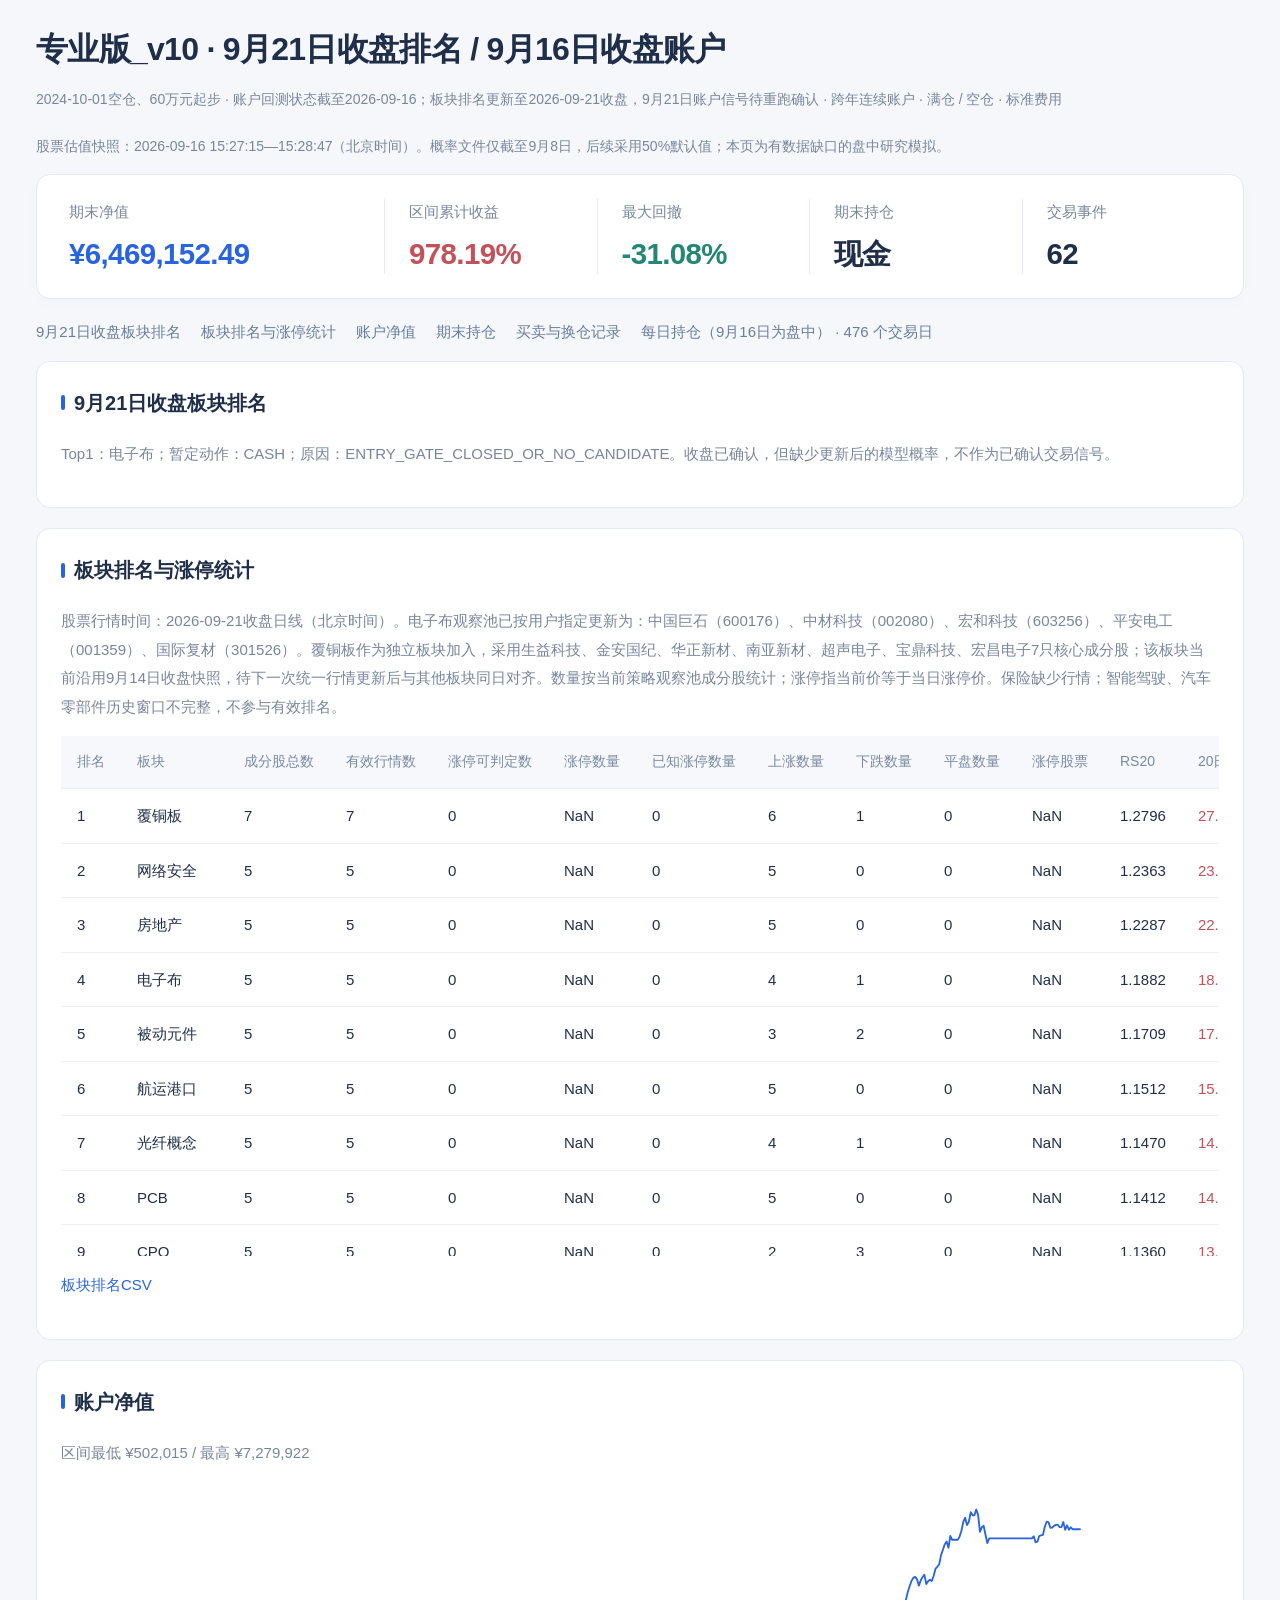
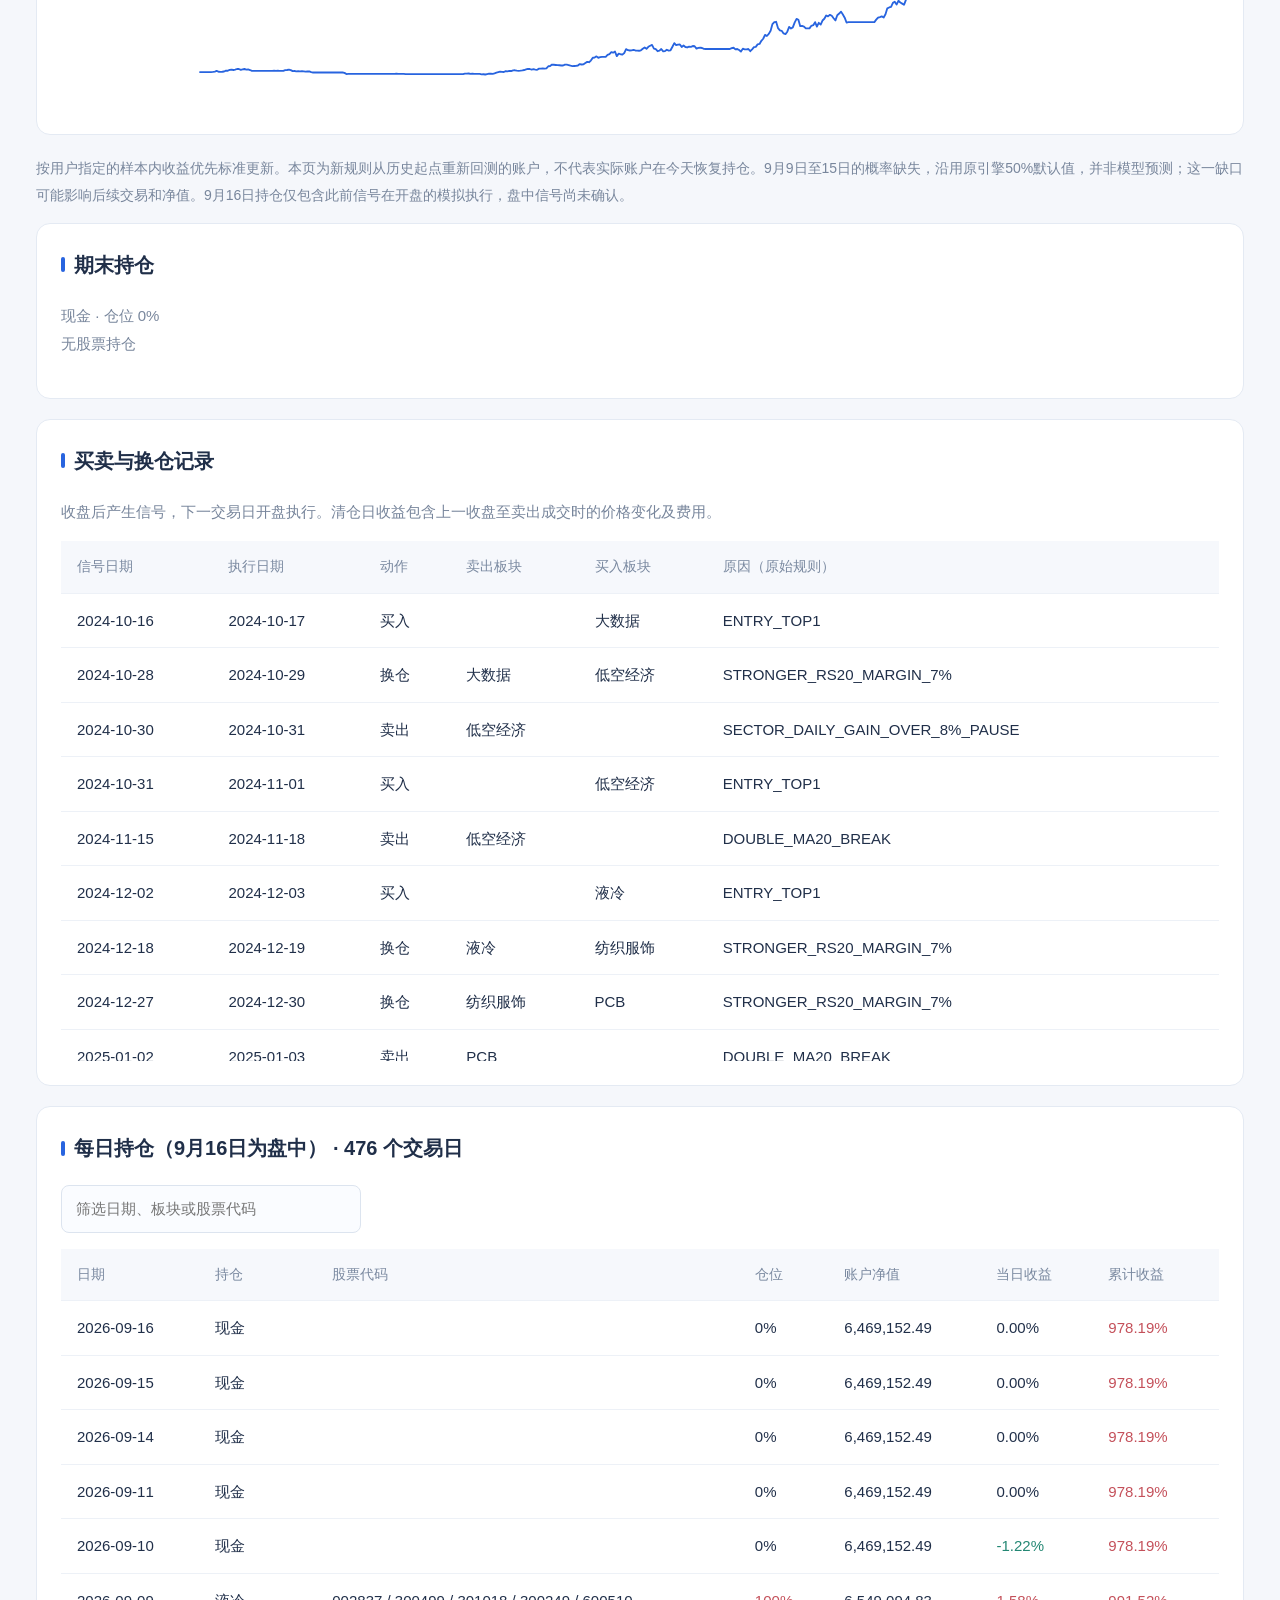
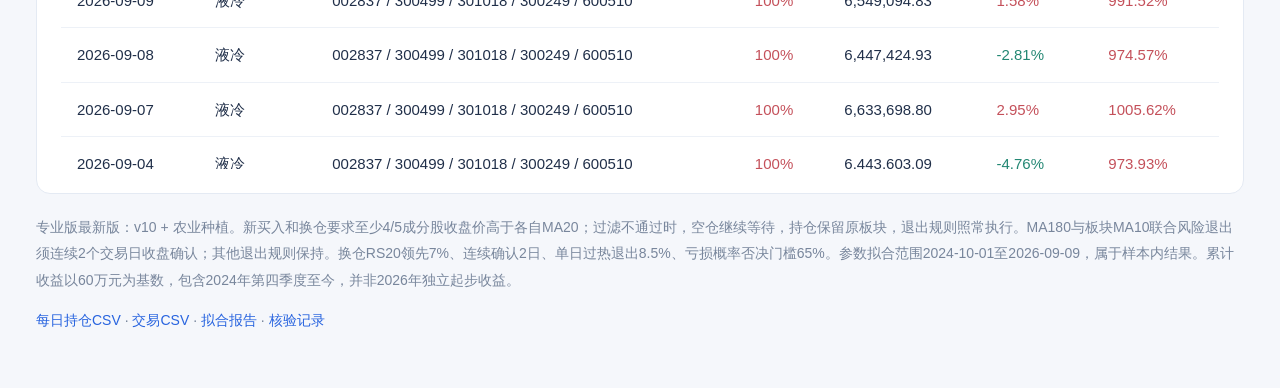
==== commit 1ac60afd: "Correct Sep 21 index and account status note" ====
--- a/reports/professional/professional_holdings.html
+++ b/reports/professional/professional_holdings.html
@@ -1,5 +1,5 @@
 <!doctype html><html lang="zh-CN"><head><meta charset="utf-8"><meta name="viewport" content="width=device-width,initial-scale=1"><title>专业版_v10 · 9月21日收盘排名 / 9月16日收盘账户</title><style>body{margin:0;background:#f4f6f8;color:#182638;font:15px -apple-system,BlinkMacSystemFont,"PingFang SC",sans-serif}main{max-width:1280px;margin:auto;padding:32px 24px}h1{font-size:32px;margin-bottom:10px}p{line-height:1.8;color:#526174}.metrics{display:flex;gap:28px;flex-wrap:wrap;padding:24px 0}.metrics b{display:block;font-size:27px;color:#182638;margin-top:8px}section{background:white;padding:24px;margin:20px 0;border:1px solid #dde4eb;border-radius:10px}.scroll{overflow:auto;max-height:650px}table{border-collapse:collapse;width:100%;white-space:nowrap;font-size:13px}th,td{padding:12px;text-align:left;border-bottom:1px solid #e7ecf1}th{background:#edf2f7;position:sticky;top:0}input{padding:10px;width:280px;max-width:90%;border:1px solid #b8c5d3;border-radius:5px;margin-bottom:16px}svg{width:100%;height:240px}a{color:#166a9e}</style><link rel="stylesheet" href="../../assets/report.css"></head><body><main>
- <h1>专业版_v10 · 9月21日收盘排名 / 9月16日收盘账户</h1><p>2024-10-01空仓、60万元起步 · 账户数据截至2026-09-16收盘；板块排名更新至2026-09-21收盘 · 跨年连续账户 · 满仓 / 空仓 · 标准费用</p>
+ <h1>专业版_v10 · 9月21日收盘排名 / 9月16日收盘账户</h1><p>2024-10-01空仓、60万元起步 · 账户回测状态截至2026-09-16；板块排名更新至2026-09-21收盘，9月21日账户信号待重跑确认 · 跨年连续账户 · 满仓 / 空仓 · 标准费用</p>
  <p>股票估值快照：2026-09-16 15:27:15—15:28:47（北京时间）。概率文件仅截至9月8日，后续采用50%默认值；本页为有数据缺口的盘中研究模拟。</p><div class="metrics"><div>期末净值<b>¥6,469,152.49</b></div><div>区间累计收益<b>978.19%</b></div><div>最大回撤<b>-31.08%</b></div><div>期末持仓<b>现金</b></div><div>交易事件<b>62</b></div></div>
  <section><h2>9月21日收盘板块排名</h2><p>Top1：电子布；暂定动作：CASH；原因：ENTRY_GATE_CLOSED_OR_NO_CANDIDATE。收盘已确认，但缺少更新后的模型概率，不作为已确认交易信号。</p></section><section><h2>板块排名与涨停统计</h2><p>股票行情时间：2026-09-21收盘日线（北京时间）。电子布观察池已按用户指定更新为：中国巨石（600176）、中材科技（002080）、宏和科技（603256）、平安电工（001359）、国际复材（301526）。覆铜板作为独立板块加入，采用生益科技、金安国纪、华正新材、南亚新材、超声电子、宝鼎科技、宏昌电子7只核心成分股；该板块当前沿用9月14日收盘快照，待下一次统一行情更新后与其他板块同日对齐。数量按当前策略观察池成分股统计；涨停指当前价等于当日涨停价。保险缺少行情；智能驾驶、汽车零部件历史窗口不完整，不参与有效排名。</p><div class="scroll"><table class="dataframe">
   <thead>
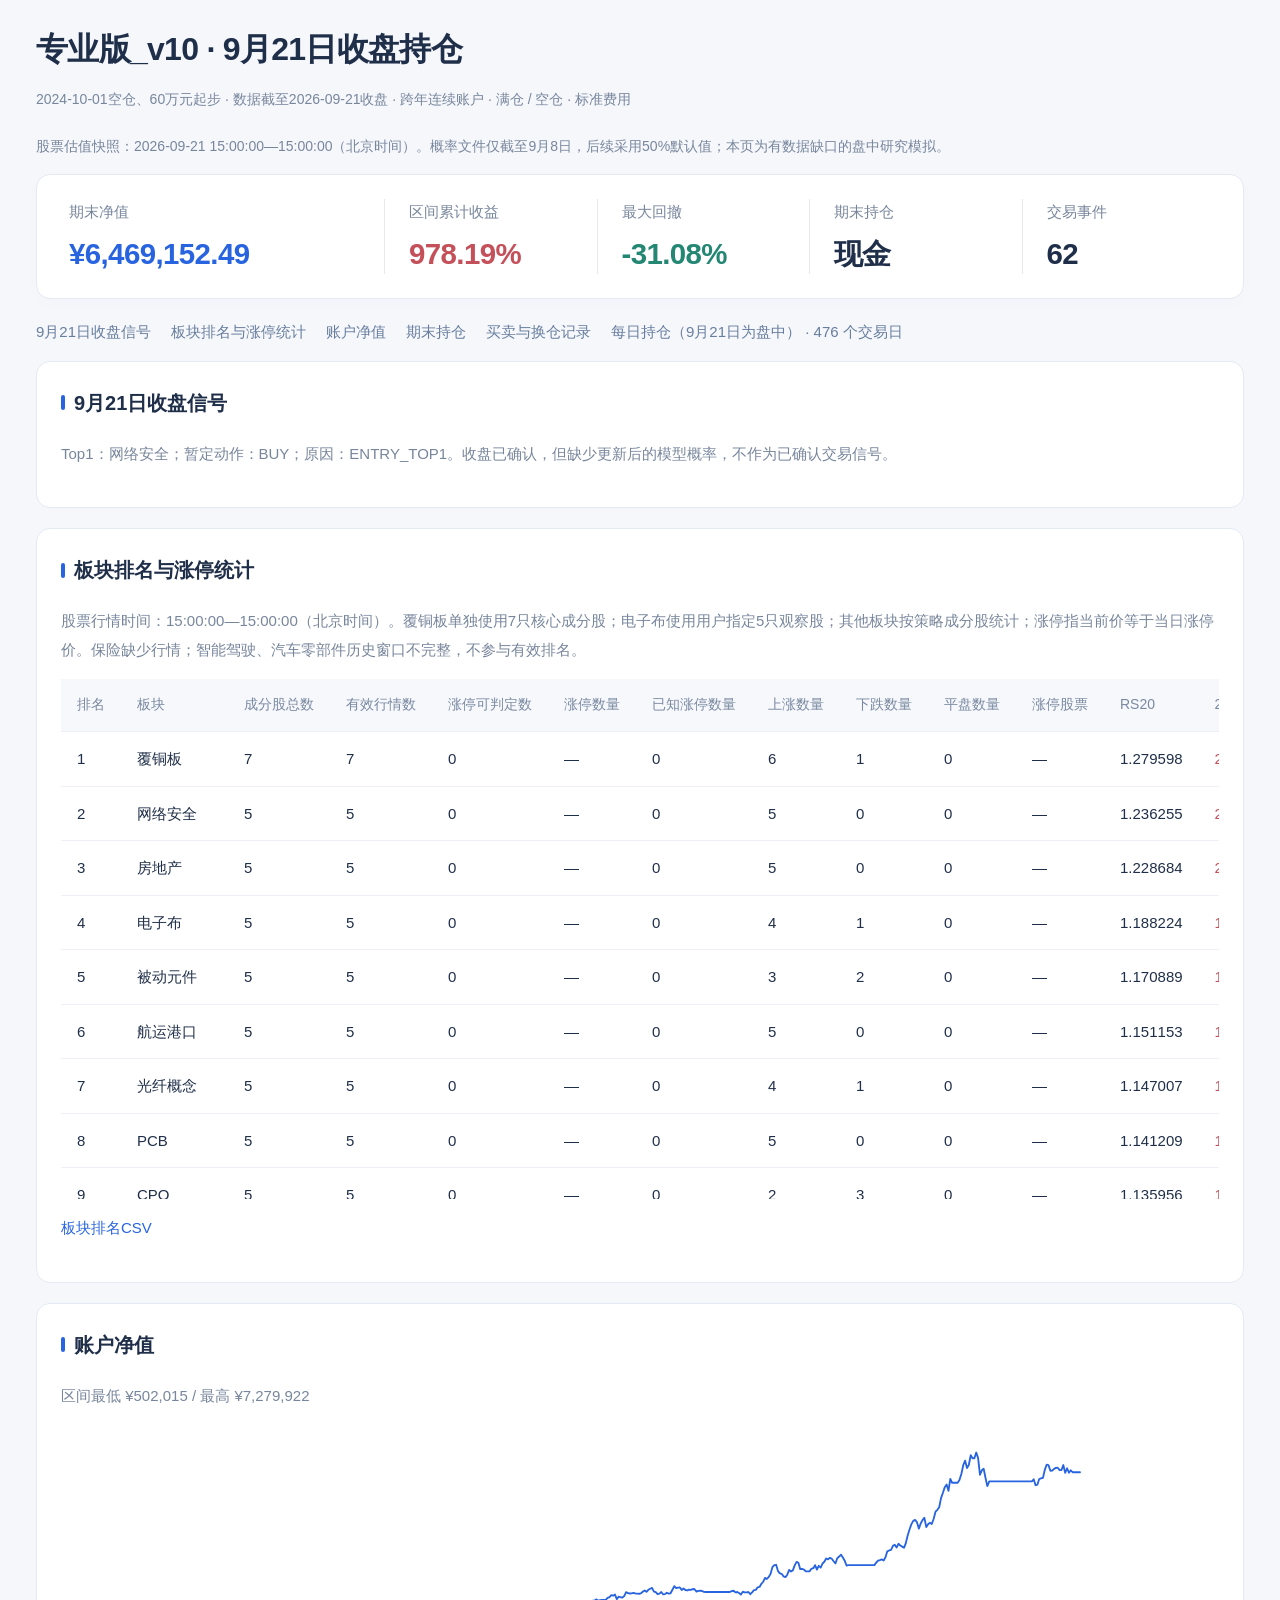
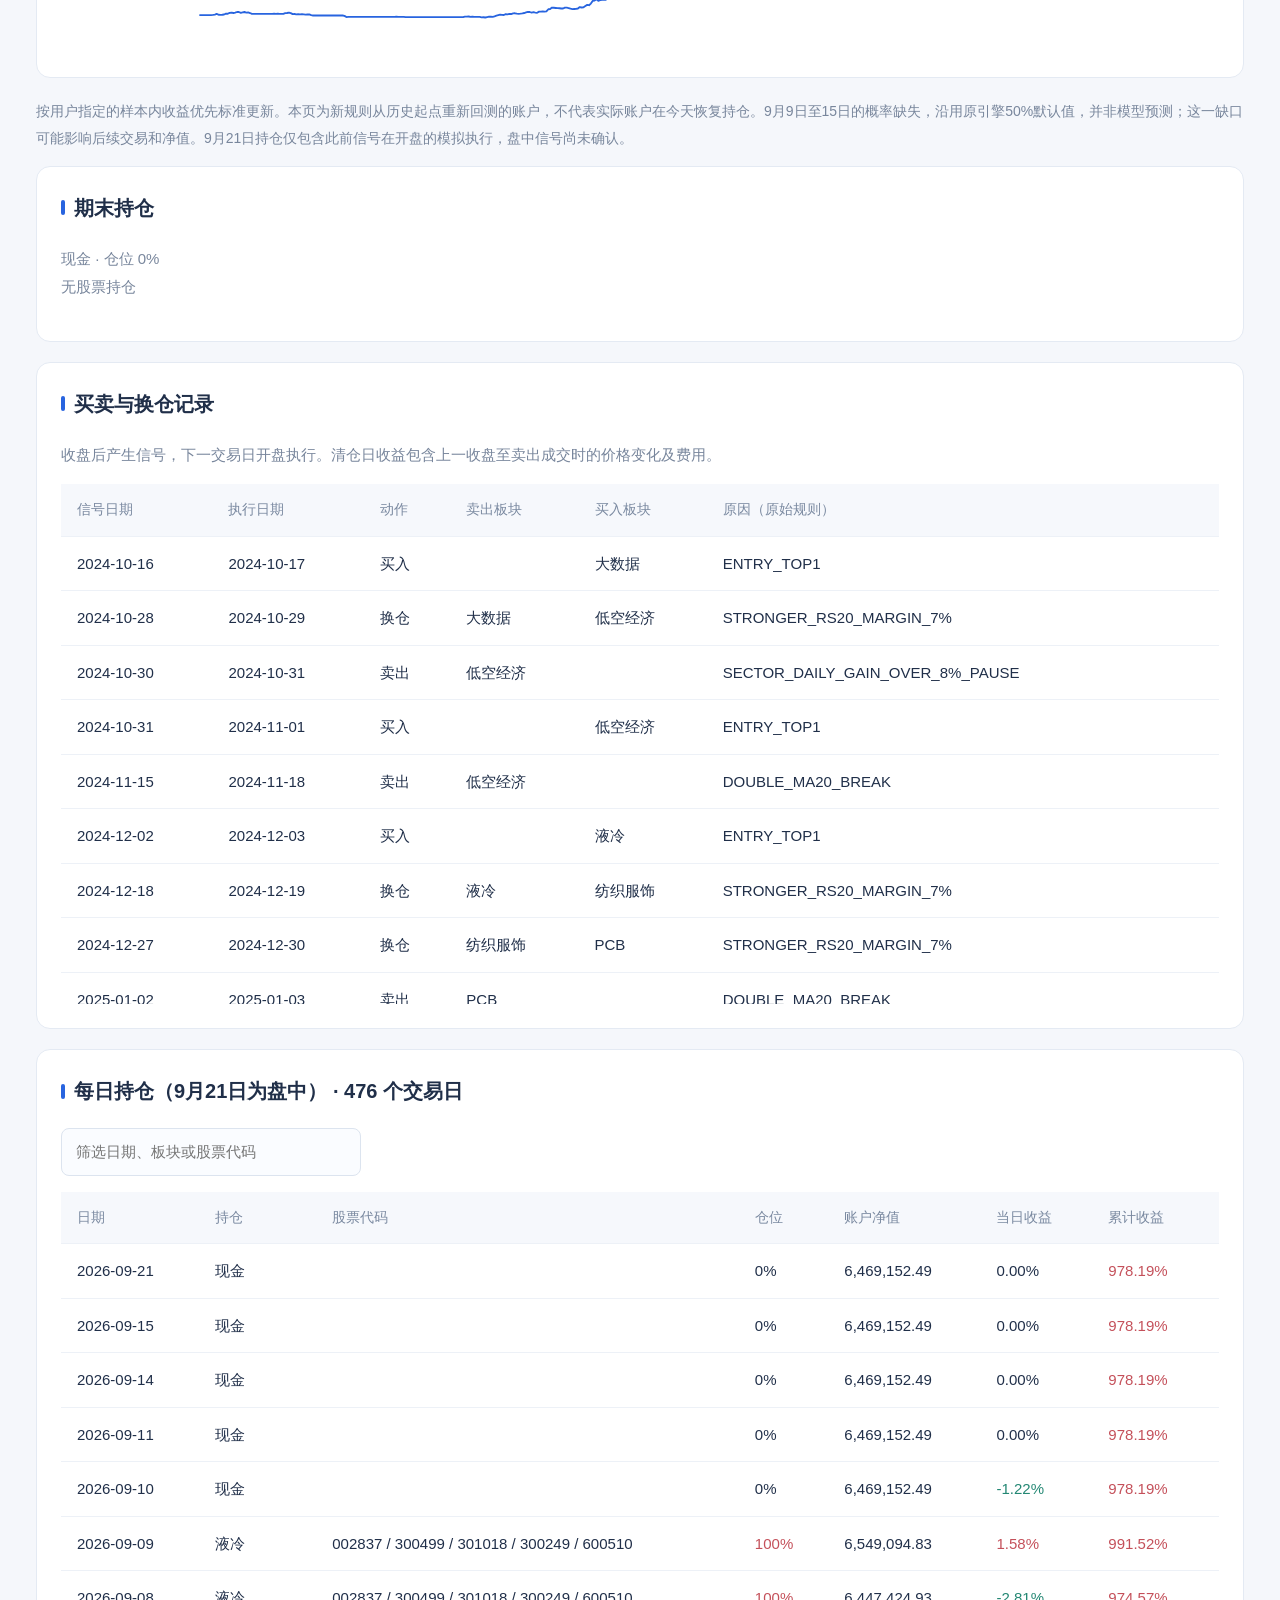
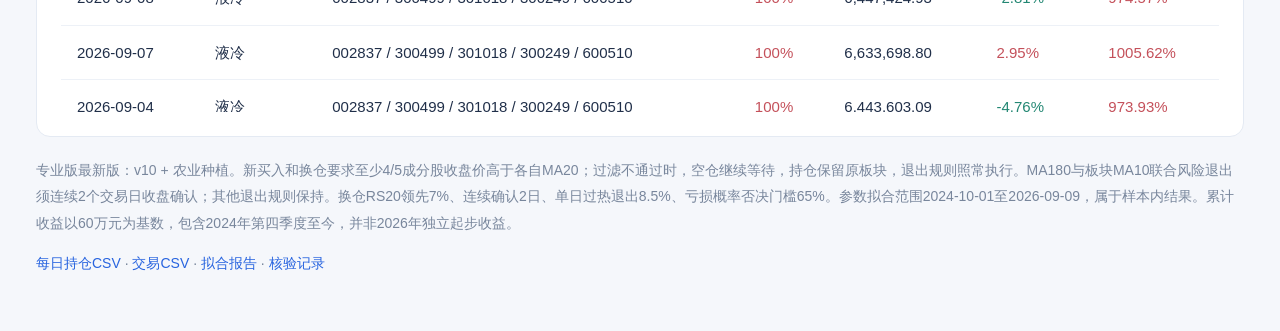
==== commit 75a9d620: "Rerun professional account through Sep 21 close" ====
--- a/reports/professional/professional_holdings.html
+++ b/reports/professional/professional_holdings.html
@@ -1,7 +1,7 @@
-<!doctype html><html lang="zh-CN"><head><meta charset="utf-8"><meta name="viewport" content="width=device-width,initial-scale=1"><title>专业版_v10 · 9月21日收盘排名 / 9月16日收盘账户</title><style>body{margin:0;background:#f4f6f8;color:#182638;font:15px -apple-system,BlinkMacSystemFont,"PingFang SC",sans-serif}main{max-width:1280px;margin:auto;padding:32px 24px}h1{font-size:32px;margin-bottom:10px}p{line-height:1.8;color:#526174}.metrics{display:flex;gap:28px;flex-wrap:wrap;padding:24px 0}.metrics b{display:block;font-size:27px;color:#182638;margin-top:8px}section{background:white;padding:24px;margin:20px 0;border:1px solid #dde4eb;border-radius:10px}.scroll{overflow:auto;max-height:650px}table{border-collapse:collapse;width:100%;white-space:nowrap;font-size:13px}th,td{padding:12px;text-align:left;border-bottom:1px solid #e7ecf1}th{background:#edf2f7;position:sticky;top:0}input{padding:10px;width:280px;max-width:90%;border:1px solid #b8c5d3;border-radius:5px;margin-bottom:16px}svg{width:100%;height:240px}a{color:#166a9e}</style><link rel="stylesheet" href="../../assets/report.css"></head><body><main>
- <h1>专业版_v10 · 9月21日收盘排名 / 9月16日收盘账户</h1><p>2024-10-01空仓、60万元起步 · 账户回测状态截至2026-09-16；板块排名更新至2026-09-21收盘，9月21日账户信号待重跑确认 · 跨年连续账户 · 满仓 / 空仓 · 标准费用</p>
- <p>股票估值快照：2026-09-16 15:27:15—15:28:47（北京时间）。概率文件仅截至9月8日，后续采用50%默认值；本页为有数据缺口的盘中研究模拟。</p><div class="metrics"><div>期末净值<b>¥6,469,152.49</b></div><div>区间累计收益<b>978.19%</b></div><div>最大回撤<b>-31.08%</b></div><div>期末持仓<b>现金</b></div><div>交易事件<b>62</b></div></div>
- <section><h2>9月21日收盘板块排名</h2><p>Top1：电子布；暂定动作：CASH；原因：ENTRY_GATE_CLOSED_OR_NO_CANDIDATE。收盘已确认，但缺少更新后的模型概率，不作为已确认交易信号。</p></section><section><h2>板块排名与涨停统计</h2><p>股票行情时间：2026-09-21收盘日线（北京时间）。电子布观察池已按用户指定更新为：中国巨石（600176）、中材科技（002080）、宏和科技（603256）、平安电工（001359）、国际复材（301526）。覆铜板作为独立板块加入，采用生益科技、金安国纪、华正新材、南亚新材、超声电子、宝鼎科技、宏昌电子7只核心成分股；该板块当前沿用9月14日收盘快照，待下一次统一行情更新后与其他板块同日对齐。数量按当前策略观察池成分股统计；涨停指当前价等于当日涨停价。保险缺少行情；智能驾驶、汽车零部件历史窗口不完整，不参与有效排名。</p><div class="scroll"><table class="dataframe">
+<!doctype html><html lang="zh-CN"><head><meta charset="utf-8"><meta name="viewport" content="width=device-width,initial-scale=1"><title>专业版_v10 · 9月21日收盘持仓</title><style>body{margin:0;background:#f4f6f8;color:#182638;font:15px -apple-system,BlinkMacSystemFont,"PingFang SC",sans-serif}main{max-width:1280px;margin:auto;padding:32px 24px}h1{font-size:32px;margin-bottom:10px}p{line-height:1.8;color:#526174}.metrics{display:flex;gap:28px;flex-wrap:wrap;padding:24px 0}.metrics b{display:block;font-size:27px;color:#182638;margin-top:8px}section{background:white;padding:24px;margin:20px 0;border:1px solid #dde4eb;border-radius:10px}.scroll{overflow:auto;max-height:650px}table{border-collapse:collapse;width:100%;white-space:nowrap;font-size:13px}th,td{padding:12px;text-align:left;border-bottom:1px solid #e7ecf1}th{background:#edf2f7;position:sticky;top:0}input{padding:10px;width:280px;max-width:90%;border:1px solid #b8c5d3;border-radius:5px;margin-bottom:16px}svg{width:100%;height:240px}a{color:#166a9e}</style><link rel="stylesheet" href="../../assets/report.css"></head><body><main>
+ <h1>专业版_v10 · 9月21日收盘持仓</h1><p>2024-10-01空仓、60万元起步 · 数据截至2026-09-21收盘 · 跨年连续账户 · 满仓 / 空仓 · 标准费用</p>
+ <p>股票估值快照：2026-09-21 15:00:00—15:00:00（北京时间）。概率文件仅截至9月8日，后续采用50%默认值；本页为有数据缺口的盘中研究模拟。</p><div class="metrics"><div>期末净值<b>¥6,469,152.49</b></div><div>区间累计收益<b>978.19%</b></div><div>最大回撤<b>-31.08%</b></div><div>期末持仓<b>现金</b></div><div>交易事件<b>62</b></div></div>
+ <section><h2>9月21日收盘信号</h2><p>Top1：网络安全；暂定动作：BUY；原因：ENTRY_TOP1。收盘已确认，但缺少更新后的模型概率，不作为已确认交易信号。</p></section><section><h2>板块排名与涨停统计</h2><p>股票行情时间：15:00:00—15:00:00（北京时间）。覆铜板单独使用7只核心成分股；电子布使用用户指定5只观察股；其他板块按策略成分股统计；涨停指当前价等于当日涨停价。保险缺少行情；智能驾驶、汽车零部件历史窗口不完整，不参与有效排名。</p><div class="scroll"><table class="dataframe">
   <thead>
     <tr style="text-align: right;">
       <th>排名</th>
@@ -32,19 +32,19 @@
       <td>7</td>
       <td>7</td>
       <td>0</td>
-      <td>NaN</td>
+      <td>—</td>
       <td>0</td>
       <td>6</td>
       <td>1</td>
       <td>0</td>
-      <td>NaN</td>
-      <td>1.2796</td>
+      <td>—</td>
+      <td>1.279598</td>
       <td>27.96%</td>
       <td>2.13%</td>
       <td>100.00%</td>
       <td>False</td>
       <td>True</td>
-      <td>NaN</td>
+      <td>—</td>
       <td>True</td>
     </tr>
     <tr>
@@ -53,19 +53,19 @@
       <td>5</td>
       <td>5</td>
       <td>0</td>
-      <td>NaN</td>
-      <td>0</td>
-      <td>5</td>
-      <td>0</td>
-      <td>0</td>
-      <td>NaN</td>
-      <td>1.2363</td>
+      <td>—</td>
+      <td>0</td>
+      <td>5</td>
+      <td>0</td>
+      <td>0</td>
+      <td>—</td>
+      <td>1.236255</td>
       <td>23.63%</td>
       <td>3.80%</td>
       <td>100.00%</td>
       <td>False</td>
       <td>True</td>
-      <td>NaN</td>
+      <td>—</td>
       <td>False</td>
     </tr>
     <tr>
@@ -74,19 +74,19 @@
       <td>5</td>
       <td>5</td>
       <td>0</td>
-      <td>NaN</td>
-      <td>0</td>
-      <td>5</td>
-      <td>0</td>
-      <td>0</td>
-      <td>NaN</td>
-      <td>1.2287</td>
+      <td>—</td>
+      <td>0</td>
+      <td>5</td>
+      <td>0</td>
+      <td>0</td>
+      <td>—</td>
+      <td>1.228684</td>
       <td>22.87%</td>
       <td>9.27%</td>
       <td>100.00%</td>
       <td>False</td>
       <td>True</td>
-      <td>NaN</td>
+      <td>—</td>
       <td>False</td>
     </tr>
     <tr>
@@ -95,19 +95,19 @@
       <td>5</td>
       <td>5</td>
       <td>0</td>
-      <td>NaN</td>
+      <td>—</td>
       <td>0</td>
       <td>4</td>
       <td>1</td>
       <td>0</td>
-      <td>NaN</td>
-      <td>1.1882</td>
+      <td>—</td>
+      <td>1.188224</td>
       <td>18.82%</td>
       <td>2.58%</td>
       <td>100.00%</td>
       <td>False</td>
       <td>True</td>
-      <td>NaN</td>
+      <td>—</td>
       <td>False</td>
     </tr>
     <tr>
@@ -116,19 +116,19 @@
       <td>5</td>
       <td>5</td>
       <td>0</td>
-      <td>NaN</td>
+      <td>—</td>
       <td>0</td>
       <td>3</td>
       <td>2</td>
       <td>0</td>
-      <td>NaN</td>
-      <td>1.1709</td>
+      <td>—</td>
+      <td>1.170889</td>
       <td>17.09%</td>
       <td>0.93%</td>
       <td>100.00%</td>
       <td>False</td>
       <td>True</td>
-      <td>NaN</td>
+      <td>—</td>
       <td>False</td>
     </tr>
     <tr>
@@ -137,19 +137,19 @@
       <td>5</td>
       <td>5</td>
       <td>0</td>
-      <td>NaN</td>
-      <td>0</td>
-      <td>5</td>
-      <td>0</td>
-      <td>0</td>
-      <td>NaN</td>
-      <td>1.1512</td>
+      <td>—</td>
+      <td>0</td>
+      <td>5</td>
+      <td>0</td>
+      <td>0</td>
+      <td>—</td>
+      <td>1.151153</td>
       <td>15.12%</td>
       <td>3.14%</td>
       <td>100.00%</td>
       <td>False</td>
       <td>True</td>
-      <td>NaN</td>
+      <td>—</td>
       <td>False</td>
     </tr>
     <tr>
@@ -158,19 +158,19 @@
       <td>5</td>
       <td>5</td>
       <td>0</td>
-      <td>NaN</td>
+      <td>—</td>
       <td>0</td>
       <td>4</td>
       <td>1</td>
       <td>0</td>
-      <td>NaN</td>
-      <td>1.1470</td>
+      <td>—</td>
+      <td>1.147007</td>
       <td>14.70%</td>
       <td>1.97%</td>
       <td>100.00%</td>
       <td>False</td>
       <td>True</td>
-      <td>NaN</td>
+      <td>—</td>
       <td>False</td>
     </tr>
     <tr>
@@ -179,19 +179,19 @@
       <td>5</td>
       <td>5</td>
       <td>0</td>
-      <td>NaN</td>
-      <td>0</td>
-      <td>5</td>
-      <td>0</td>
-      <td>0</td>
-      <td>NaN</td>
-      <td>1.1412</td>
+      <td>—</td>
+      <td>0</td>
+      <td>5</td>
+      <td>0</td>
+      <td>0</td>
+      <td>—</td>
+      <td>1.141209</td>
       <td>14.12%</td>
       <td>3.85%</td>
       <td>100.00%</td>
       <td>False</td>
       <td>True</td>
-      <td>NaN</td>
+      <td>—</td>
       <td>False</td>
     </tr>
     <tr>
@@ -200,19 +200,19 @@
       <td>5</td>
       <td>5</td>
       <td>0</td>
-      <td>NaN</td>
+      <td>—</td>
       <td>0</td>
       <td>2</td>
       <td>3</td>
       <td>0</td>
-      <td>NaN</td>
-      <td>1.1360</td>
+      <td>—</td>
+      <td>1.135956</td>
       <td>13.60%</td>
       <td>1.12%</td>
       <td>100.00%</td>
       <td>False</td>
       <td>True</td>
-      <td>NaN</td>
+      <td>—</td>
       <td>False</td>
     </tr>
     <tr>
@@ -221,19 +221,19 @@
       <td>5</td>
       <td>5</td>
       <td>0</td>
-      <td>NaN</td>
-      <td>0</td>
-      <td>5</td>
-      <td>0</td>
-      <td>0</td>
-      <td>NaN</td>
-      <td>1.0951</td>
+      <td>—</td>
+      <td>0</td>
+      <td>5</td>
+      <td>0</td>
+      <td>0</td>
+      <td>—</td>
+      <td>1.095133</td>
       <td>9.51%</td>
       <td>2.85%</td>
       <td>80.00%</td>
       <td>False</td>
       <td>True</td>
-      <td>NaN</td>
+      <td>—</td>
       <td>False</td>
     </tr>
     <tr>
@@ -242,19 +242,19 @@
       <td>5</td>
       <td>5</td>
       <td>0</td>
-      <td>NaN</td>
-      <td>0</td>
-      <td>5</td>
-      <td>0</td>
-      <td>0</td>
-      <td>NaN</td>
-      <td>1.0591</td>
+      <td>—</td>
+      <td>0</td>
+      <td>5</td>
+      <td>0</td>
+      <td>0</td>
+      <td>—</td>
+      <td>1.05907</td>
       <td>5.91%</td>
       <td>4.28%</td>
       <td>80.00%</td>
       <td>False</td>
       <td>True</td>
-      <td>NaN</td>
+      <td>—</td>
       <td>False</td>
     </tr>
     <tr>
@@ -263,19 +263,19 @@
       <td>5</td>
       <td>5</td>
       <td>0</td>
-      <td>NaN</td>
+      <td>—</td>
       <td>0</td>
       <td>4</td>
       <td>1</td>
       <td>0</td>
-      <td>NaN</td>
-      <td>1.0568</td>
+      <td>—</td>
+      <td>1.056775</td>
       <td>5.68%</td>
       <td>2.50%</td>
       <td>80.00%</td>
       <td>False</td>
       <td>True</td>
-      <td>NaN</td>
+      <td>—</td>
       <td>False</td>
     </tr>
     <tr>
@@ -284,19 +284,19 @@
       <td>5</td>
       <td>5</td>
       <td>0</td>
-      <td>NaN</td>
+      <td>—</td>
       <td>0</td>
       <td>4</td>
       <td>1</td>
       <td>0</td>
-      <td>NaN</td>
-      <td>1.0562</td>
+      <td>—</td>
+      <td>1.056164</td>
       <td>5.62%</td>
       <td>0.11%</td>
       <td>60.00%</td>
       <td>False</td>
       <td>False</td>
-      <td>NaN</td>
+      <td>—</td>
       <td>False</td>
     </tr>
     <tr>
@@ -305,19 +305,19 @@
       <td>5</td>
       <td>5</td>
       <td>0</td>
-      <td>NaN</td>
-      <td>0</td>
-      <td>5</td>
-      <td>0</td>
-      <td>0</td>
-      <td>NaN</td>
-      <td>1.0512</td>
+      <td>—</td>
+      <td>0</td>
+      <td>5</td>
+      <td>0</td>
+      <td>0</td>
+      <td>—</td>
+      <td>1.051156</td>
       <td>5.12%</td>
       <td>2.02%</td>
       <td>60.00%</td>
       <td>False</td>
       <td>False</td>
-      <td>NaN</td>
+      <td>—</td>
       <td>False</td>
     </tr>
     <tr>
@@ -326,19 +326,19 @@
       <td>5</td>
       <td>5</td>
       <td>0</td>
-      <td>NaN</td>
-      <td>0</td>
-      <td>5</td>
-      <td>0</td>
-      <td>0</td>
-      <td>NaN</td>
-      <td>1.0492</td>
+      <td>—</td>
+      <td>0</td>
+      <td>5</td>
+      <td>0</td>
+      <td>0</td>
+      <td>—</td>
+      <td>1.049161</td>
       <td>4.92%</td>
       <td>1.10%</td>
       <td>100.00%</td>
       <td>False</td>
       <td>True</td>
-      <td>NaN</td>
+      <td>—</td>
       <td>False</td>
     </tr>
     <tr>
@@ -347,19 +347,19 @@
       <td>5</td>
       <td>5</td>
       <td>0</td>
-      <td>NaN</td>
-      <td>0</td>
-      <td>5</td>
-      <td>0</td>
-      <td>0</td>
-      <td>NaN</td>
-      <td>1.0472</td>
+      <td>—</td>
+      <td>0</td>
+      <td>5</td>
+      <td>0</td>
+      <td>0</td>
+      <td>—</td>
+      <td>1.04716</td>
       <td>4.72%</td>
       <td>2.00%</td>
       <td>60.00%</td>
       <td>False</td>
       <td>False</td>
-      <td>NaN</td>
+      <td>—</td>
       <td>False</td>
     </tr>
     <tr>
@@ -368,19 +368,19 @@
       <td>5</td>
       <td>5</td>
       <td>0</td>
-      <td>NaN</td>
-      <td>0</td>
-      <td>5</td>
-      <td>0</td>
-      <td>0</td>
-      <td>NaN</td>
-      <td>1.0365</td>
+      <td>—</td>
+      <td>0</td>
+      <td>5</td>
+      <td>0</td>
+      <td>0</td>
+      <td>—</td>
+      <td>1.036531</td>
       <td>3.65%</td>
       <td>1.80%</td>
       <td>80.00%</td>
       <td>False</td>
       <td>True</td>
-      <td>NaN</td>
+      <td>—</td>
       <td>False</td>
     </tr>
     <tr>
@@ -389,19 +389,19 @@
       <td>5</td>
       <td>5</td>
       <td>0</td>
-      <td>NaN</td>
+      <td>—</td>
       <td>0</td>
       <td>4</td>
       <td>1</td>
       <td>0</td>
-      <td>NaN</td>
-      <td>1.0348</td>
+      <td>—</td>
+      <td>1.034774</td>
       <td>3.48%</td>
       <td>2.07%</td>
       <td>40.00%</td>
       <td>False</td>
       <td>False</td>
-      <td>NaN</td>
+      <td>—</td>
       <td>False</td>
     </tr>
     <tr>
@@ -410,19 +410,19 @@
       <td>5</td>
       <td>5</td>
       <td>0</td>
-      <td>NaN</td>
-      <td>0</td>
-      <td>5</td>
-      <td>0</td>
-      <td>0</td>
-      <td>NaN</td>
-      <td>1.0317</td>
+      <td>—</td>
+      <td>0</td>
+      <td>5</td>
+      <td>0</td>
+      <td>0</td>
+      <td>—</td>
+      <td>1.031655</td>
       <td>3.17%</td>
       <td>2.11%</td>
       <td>40.00%</td>
       <td>False</td>
       <td>False</td>
-      <td>NaN</td>
+      <td>—</td>
       <td>False</td>
     </tr>
     <tr>
@@ -431,19 +431,19 @@
       <td>5</td>
       <td>5</td>
       <td>0</td>
-      <td>NaN</td>
+      <td>—</td>
       <td>0</td>
       <td>2</td>
       <td>3</td>
       <td>0</td>
-      <td>NaN</td>
-      <td>1.0312</td>
+      <td>—</td>
+      <td>1.031228</td>
       <td>3.12%</td>
       <td>-0.14%</td>
       <td>40.00%</td>
       <td>False</td>
       <td>False</td>
-      <td>NaN</td>
+      <td>—</td>
       <td>False</td>
     </tr>
     <tr>
@@ -452,19 +452,19 @@
       <td>5</td>
       <td>5</td>
       <td>0</td>
-      <td>NaN</td>
+      <td>—</td>
       <td>0</td>
       <td>2</td>
       <td>3</td>
       <td>0</td>
-      <td>NaN</td>
-      <td>1.0302</td>
+      <td>—</td>
+      <td>1.030152</td>
       <td>3.02%</td>
       <td>-1.26%</td>
       <td>60.00%</td>
       <td>False</td>
       <td>False</td>
-      <td>NaN</td>
+      <td>—</td>
       <td>False</td>
     </tr>
     <tr>
@@ -473,19 +473,19 @@
       <td>5</td>
       <td>5</td>
       <td>0</td>
-      <td>NaN</td>
-      <td>0</td>
-      <td>5</td>
-      <td>0</td>
-      <td>0</td>
-      <td>NaN</td>
-      <td>1.0282</td>
+      <td>—</td>
+      <td>0</td>
+      <td>5</td>
+      <td>0</td>
+      <td>0</td>
+      <td>—</td>
+      <td>1.028175</td>
       <td>2.82%</td>
       <td>0.84%</td>
       <td>60.00%</td>
       <td>False</td>
       <td>False</td>
-      <td>NaN</td>
+      <td>—</td>
       <td>False</td>
     </tr>
     <tr>
@@ -494,19 +494,19 @@
       <td>5</td>
       <td>5</td>
       <td>0</td>
-      <td>NaN</td>
-      <td>0</td>
-      <td>5</td>
-      <td>0</td>
-      <td>0</td>
-      <td>NaN</td>
-      <td>1.0241</td>
+      <td>—</td>
+      <td>0</td>
+      <td>5</td>
+      <td>0</td>
+      <td>0</td>
+      <td>—</td>
+      <td>1.02414</td>
       <td>2.41%</td>
       <td>0.77%</td>
       <td>40.00%</td>
       <td>False</td>
       <td>False</td>
-      <td>NaN</td>
+      <td>—</td>
       <td>False</td>
     </tr>
     <tr>
@@ -515,19 +515,19 @@
       <td>5</td>
       <td>5</td>
       <td>0</td>
-      <td>NaN</td>
+      <td>—</td>
       <td>0</td>
       <td>1</td>
       <td>4</td>
       <td>0</td>
-      <td>NaN</td>
-      <td>1.0206</td>
+      <td>—</td>
+      <td>1.020612</td>
       <td>2.06%</td>
       <td>-0.10%</td>
       <td>20.00%</td>
       <td>False</td>
       <td>False</td>
-      <td>NaN</td>
+      <td>—</td>
       <td>False</td>
     </tr>
     <tr>
@@ -536,19 +536,19 @@
       <td>5</td>
       <td>5</td>
       <td>0</td>
-      <td>NaN</td>
-      <td>0</td>
-      <td>5</td>
-      <td>0</td>
-      <td>0</td>
-      <td>NaN</td>
+      <td>—</td>
+      <td>0</td>
+      <td>5</td>
+      <td>0</td>
+      <td>0</td>
+      <td>—</td>
       <td>1.0205</td>
       <td>2.05%</td>
       <td>2.27%</td>
       <td>80.00%</td>
       <td>False</td>
       <td>True</td>
-      <td>NaN</td>
+      <td>—</td>
       <td>False</td>
     </tr>
     <tr>
@@ -557,19 +557,19 @@
       <td>5</td>
       <td>5</td>
       <td>0</td>
-      <td>NaN</td>
+      <td>—</td>
       <td>0</td>
       <td>4</td>
       <td>1</td>
       <td>0</td>
-      <td>NaN</td>
-      <td>1.0201</td>
+      <td>—</td>
+      <td>1.020135</td>
       <td>2.01%</td>
       <td>0.28%</td>
       <td>20.00%</td>
       <td>False</td>
       <td>False</td>
-      <td>NaN</td>
+      <td>—</td>
       <td>False</td>
     </tr>
     <tr>
@@ -578,19 +578,19 @@
       <td>5</td>
       <td>5</td>
       <td>0</td>
-      <td>NaN</td>
-      <td>0</td>
-      <td>5</td>
-      <td>0</td>
-      <td>0</td>
-      <td>NaN</td>
-      <td>1.0163</td>
+      <td>—</td>
+      <td>0</td>
+      <td>5</td>
+      <td>0</td>
+      <td>0</td>
+      <td>—</td>
+      <td>1.016317</td>
       <td>1.63%</td>
       <td>1.30%</td>
       <td>80.00%</td>
       <td>False</td>
       <td>True</td>
-      <td>NaN</td>
+      <td>—</td>
       <td>False</td>
     </tr>
     <tr>
@@ -599,19 +599,19 @@
       <td>5</td>
       <td>5</td>
       <td>0</td>
-      <td>NaN</td>
-      <td>0</td>
-      <td>5</td>
-      <td>0</td>
-      <td>0</td>
-      <td>NaN</td>
-      <td>1.0117</td>
+      <td>—</td>
+      <td>0</td>
+      <td>5</td>
+      <td>0</td>
+      <td>0</td>
+      <td>—</td>
+      <td>1.011731</td>
       <td>1.17%</td>
       <td>1.63%</td>
       <td>60.00%</td>
       <td>False</td>
       <td>False</td>
-      <td>NaN</td>
+      <td>—</td>
       <td>False</td>
     </tr>
     <tr>
@@ -620,19 +620,19 @@
       <td>5</td>
       <td>5</td>
       <td>0</td>
-      <td>NaN</td>
-      <td>0</td>
-      <td>5</td>
-      <td>0</td>
-      <td>0</td>
-      <td>NaN</td>
-      <td>1.0117</td>
+      <td>—</td>
+      <td>0</td>
+      <td>5</td>
+      <td>0</td>
+      <td>0</td>
+      <td>—</td>
+      <td>1.011693</td>
       <td>1.17%</td>
       <td>2.29%</td>
       <td>60.00%</td>
       <td>False</td>
       <td>False</td>
-      <td>NaN</td>
+      <td>—</td>
       <td>False</td>
     </tr>
     <tr>
@@ -641,19 +641,19 @@
       <td>5</td>
       <td>5</td>
       <td>0</td>
-      <td>NaN</td>
-      <td>0</td>
-      <td>5</td>
-      <td>0</td>
-      <td>0</td>
-      <td>NaN</td>
-      <td>1.0108</td>
+      <td>—</td>
+      <td>0</td>
+      <td>5</td>
+      <td>0</td>
+      <td>0</td>
+      <td>—</td>
+      <td>1.010835</td>
       <td>1.08%</td>
       <td>1.06%</td>
       <td>100.00%</td>
       <td>False</td>
       <td>True</td>
-      <td>NaN</td>
+      <td>—</td>
       <td>False</td>
     </tr>
     <tr>
@@ -662,19 +662,19 @@
       <td>5</td>
       <td>5</td>
       <td>0</td>
-      <td>NaN</td>
-      <td>0</td>
-      <td>5</td>
-      <td>0</td>
-      <td>0</td>
-      <td>NaN</td>
-      <td>1.0108</td>
+      <td>—</td>
+      <td>0</td>
+      <td>5</td>
+      <td>0</td>
+      <td>0</td>
+      <td>—</td>
+      <td>1.010773</td>
       <td>1.08%</td>
       <td>2.98%</td>
       <td>80.00%</td>
       <td>False</td>
       <td>True</td>
-      <td>NaN</td>
+      <td>—</td>
       <td>False</td>
     </tr>
     <tr>
@@ -683,19 +683,19 @@
       <td>5</td>
       <td>5</td>
       <td>0</td>
-      <td>NaN</td>
+      <td>—</td>
       <td>0</td>
       <td>4</td>
       <td>1</td>
       <td>0</td>
-      <td>NaN</td>
-      <td>1.0081</td>
+      <td>—</td>
+      <td>1.008135</td>
       <td>0.81%</td>
       <td>0.54%</td>
       <td>40.00%</td>
       <td>False</td>
       <td>False</td>
-      <td>NaN</td>
+      <td>—</td>
       <td>False</td>
     </tr>
     <tr>
@@ -704,19 +704,19 @@
       <td>5</td>
       <td>5</td>
       <td>0</td>
-      <td>NaN</td>
+      <td>—</td>
       <td>0</td>
       <td>3</td>
       <td>2</td>
       <td>0</td>
-      <td>NaN</td>
-      <td>1.0060</td>
+      <td>—</td>
+      <td>1.005989</td>
       <td>0.60%</td>
       <td>1.10%</td>
       <td>40.00%</td>
       <td>False</td>
       <td>False</td>
-      <td>NaN</td>
+      <td>—</td>
       <td>False</td>
     </tr>
     <tr>
@@ -725,19 +725,19 @@
       <td>5</td>
       <td>5</td>
       <td>0</td>
-      <td>NaN</td>
-      <td>0</td>
-      <td>5</td>
-      <td>0</td>
-      <td>0</td>
-      <td>NaN</td>
-      <td>1.0050</td>
+      <td>—</td>
+      <td>0</td>
+      <td>5</td>
+      <td>0</td>
+      <td>0</td>
+      <td>—</td>
+      <td>1.005</td>
       <td>0.50%</td>
       <td>0.92%</td>
       <td>60.00%</td>
       <td>False</td>
       <td>False</td>
-      <td>NaN</td>
+      <td>—</td>
       <td>False</td>
     </tr>
     <tr>
@@ -746,19 +746,19 @@
       <td>5</td>
       <td>5</td>
       <td>0</td>
-      <td>NaN</td>
-      <td>0</td>
-      <td>5</td>
-      <td>0</td>
-      <td>0</td>
-      <td>NaN</td>
-      <td>1.0044</td>
+      <td>—</td>
+      <td>0</td>
+      <td>5</td>
+      <td>0</td>
+      <td>0</td>
+      <td>—</td>
+      <td>1.00438</td>
       <td>0.44%</td>
       <td>0.91%</td>
       <td>60.00%</td>
       <td>False</td>
       <td>False</td>
-      <td>NaN</td>
+      <td>—</td>
       <td>False</td>
     </tr>
     <tr>
@@ -767,19 +767,19 @@
       <td>5</td>
       <td>5</td>
       <td>0</td>
-      <td>NaN</td>
+      <td>—</td>
       <td>0</td>
       <td>4</td>
       <td>1</td>
       <td>0</td>
-      <td>NaN</td>
-      <td>1.0031</td>
+      <td>—</td>
+      <td>1.003051</td>
       <td>0.31%</td>
       <td>0.72%</td>
       <td>20.00%</td>
       <td>False</td>
       <td>False</td>
-      <td>NaN</td>
+      <td>—</td>
       <td>False</td>
     </tr>
     <tr>
@@ -788,19 +788,19 @@
       <td>5</td>
       <td>5</td>
       <td>0</td>
-      <td>NaN</td>
-      <td>0</td>
-      <td>5</td>
-      <td>0</td>
-      <td>0</td>
-      <td>NaN</td>
-      <td>0.9956</td>
+      <td>—</td>
+      <td>0</td>
+      <td>5</td>
+      <td>0</td>
+      <td>0</td>
+      <td>—</td>
+      <td>0.995637</td>
       <td>-0.44%</td>
       <td>1.29%</td>
       <td>20.00%</td>
       <td>False</td>
       <td>False</td>
-      <td>NaN</td>
+      <td>—</td>
       <td>False</td>
     </tr>
     <tr>
@@ -809,19 +809,19 @@
       <td>5</td>
       <td>5</td>
       <td>0</td>
-      <td>NaN</td>
-      <td>0</td>
-      <td>5</td>
-      <td>0</td>
-      <td>0</td>
-      <td>NaN</td>
-      <td>0.9950</td>
+      <td>—</td>
+      <td>0</td>
+      <td>5</td>
+      <td>0</td>
+      <td>0</td>
+      <td>—</td>
+      <td>0.994974</td>
       <td>-0.50%</td>
       <td>0.73%</td>
       <td>20.00%</td>
       <td>False</td>
       <td>False</td>
-      <td>NaN</td>
+      <td>—</td>
       <td>False</td>
     </tr>
     <tr>
@@ -830,19 +830,19 @@
       <td>5</td>
       <td>5</td>
       <td>0</td>
-      <td>NaN</td>
+      <td>—</td>
       <td>0</td>
       <td>2</td>
       <td>3</td>
       <td>0</td>
-      <td>NaN</td>
-      <td>0.9929</td>
+      <td>—</td>
+      <td>0.992918</td>
       <td>-0.71%</td>
       <td>0.53%</td>
       <td>40.00%</td>
       <td>False</td>
       <td>False</td>
-      <td>NaN</td>
+      <td>—</td>
       <td>False</td>
     </tr>
     <tr>
@@ -851,19 +851,19 @@
       <td>5</td>
       <td>5</td>
       <td>0</td>
-      <td>NaN</td>
-      <td>0</td>
-      <td>5</td>
-      <td>0</td>
-      <td>0</td>
-      <td>NaN</td>
-      <td>0.9927</td>
+      <td>—</td>
+      <td>0</td>
+      <td>5</td>
+      <td>0</td>
+      <td>0</td>
+      <td>—</td>
+      <td>0.992713</td>
       <td>-0.73%</td>
       <td>0.67%</td>
       <td>40.00%</td>
       <td>False</td>
       <td>False</td>
-      <td>NaN</td>
+      <td>—</td>
       <td>False</td>
     </tr>
     <tr>
@@ -872,19 +872,19 @@
       <td>5</td>
       <td>5</td>
       <td>0</td>
-      <td>NaN</td>
+      <td>—</td>
       <td>0</td>
       <td>2</td>
       <td>2</td>
       <td>1</td>
-      <td>NaN</td>
-      <td>0.9927</td>
+      <td>—</td>
+      <td>0.99266</td>
       <td>-0.73%</td>
       <td>-0.41%</td>
       <td>60.00%</td>
       <td>False</td>
       <td>False</td>
-      <td>NaN</td>
+      <td>—</td>
       <td>False</td>
     </tr>
     <tr>
@@ -893,19 +893,19 @@
       <td>5</td>
       <td>5</td>
       <td>0</td>
-      <td>NaN</td>
+      <td>—</td>
       <td>0</td>
       <td>4</td>
       <td>0</td>
       <td>1</td>
-      <td>NaN</td>
-      <td>0.9890</td>
+      <td>—</td>
+      <td>0.988961</td>
       <td>-1.10%</td>
       <td>1.08%</td>
       <td>60.00%</td>
       <td>False</td>
       <td>False</td>
-      <td>NaN</td>
+      <td>—</td>
       <td>False</td>
     </tr>
     <tr>
@@ -914,19 +914,19 @@
       <td>5</td>
       <td>5</td>
       <td>0</td>
-      <td>NaN</td>
+      <td>—</td>
       <td>0</td>
       <td>4</td>
       <td>1</td>
       <td>0</td>
-      <td>NaN</td>
-      <td>0.9882</td>
+      <td>—</td>
+      <td>0.988186</td>
       <td>-1.18%</td>
       <td>2.85%</td>
       <td>80.00%</td>
       <td>False</td>
       <td>True</td>
-      <td>NaN</td>
+      <td>—</td>
       <td>False</td>
     </tr>
     <tr>
@@ -935,19 +935,19 @@
       <td>5</td>
       <td>5</td>
       <td>0</td>
-      <td>NaN</td>
+      <td>—</td>
       <td>0</td>
       <td>2</td>
       <td>3</td>
       <td>0</td>
-      <td>NaN</td>
-      <td>0.9877</td>
+      <td>—</td>
+      <td>0.987708</td>
       <td>-1.23%</td>
       <td>-0.98%</td>
       <td>80.00%</td>
       <td>False</td>
       <td>True</td>
-      <td>NaN</td>
+      <td>—</td>
       <td>False</td>
     </tr>
     <tr>
@@ -956,19 +956,19 @@
       <td>5</td>
       <td>5</td>
       <td>0</td>
-      <td>NaN</td>
-      <td>0</td>
-      <td>5</td>
-      <td>0</td>
-      <td>0</td>
-      <td>NaN</td>
-      <td>0.9847</td>
+      <td>—</td>
+      <td>0</td>
+      <td>5</td>
+      <td>0</td>
+      <td>0</td>
+      <td>—</td>
+      <td>0.984706</td>
       <td>-1.53%</td>
       <td>0.55%</td>
       <td>40.00%</td>
       <td>False</td>
       <td>False</td>
-      <td>NaN</td>
+      <td>—</td>
       <td>False</td>
     </tr>
     <tr>
@@ -977,19 +977,19 @@
       <td>5</td>
       <td>5</td>
       <td>0</td>
-      <td>NaN</td>
+      <td>—</td>
       <td>0</td>
       <td>4</td>
       <td>0</td>
       <td>1</td>
-      <td>NaN</td>
-      <td>0.9823</td>
+      <td>—</td>
+      <td>0.982343</td>
       <td>-1.77%</td>
       <td>2.18%</td>
       <td>40.00%</td>
       <td>False</td>
       <td>False</td>
-      <td>NaN</td>
+      <td>—</td>
       <td>False</td>
     </tr>
     <tr>
@@ -998,19 +998,19 @@
       <td>5</td>
       <td>5</td>
       <td>0</td>
-      <td>NaN</td>
+      <td>—</td>
       <td>0</td>
       <td>4</td>
       <td>1</td>
       <td>0</td>
-      <td>NaN</td>
-      <td>0.9776</td>
+      <td>—</td>
+      <td>0.97763</td>
       <td>-2.24%</td>
       <td>-0.30%</td>
       <td>20.00%</td>
       <td>False</td>
       <td>False</td>
-      <td>NaN</td>
+      <td>—</td>
       <td>False</td>
     </tr>
     <tr>
@@ -1019,19 +1019,19 @@
       <td>5</td>
       <td>5</td>
       <td>0</td>
-      <td>NaN</td>
+      <td>—</td>
       <td>0</td>
       <td>4</td>
       <td>0</td>
       <td>1</td>
-      <td>NaN</td>
-      <td>0.9760</td>
+      <td>—</td>
+      <td>0.976003</td>
       <td>-2.40%</td>
       <td>0.55%</td>
       <td>40.00%</td>
       <td>False</td>
       <td>False</td>
-      <td>NaN</td>
+      <td>—</td>
       <td>False</td>
     </tr>
     <tr>
@@ -1040,19 +1040,19 @@
       <td>5</td>
       <td>5</td>
       <td>0</td>
-      <td>NaN</td>
+      <td>—</td>
       <td>0</td>
       <td>1</td>
       <td>4</td>
       <td>0</td>
-      <td>NaN</td>
-      <td>0.9707</td>
+      <td>—</td>
+      <td>0.970701</td>
       <td>-2.93%</td>
       <td>0.14%</td>
       <td>0.00%</td>
       <td>False</td>
       <td>False</td>
-      <td>NaN</td>
+      <td>—</td>
       <td>False</td>
     </tr>
     <tr>
@@ -1061,19 +1061,19 @@
       <td>5</td>
       <td>5</td>
       <td>0</td>
-      <td>NaN</td>
+      <td>—</td>
       <td>0</td>
       <td>2</td>
       <td>3</td>
       <td>0</td>
-      <td>NaN</td>
-      <td>0.9655</td>
+      <td>—</td>
+      <td>0.965496</td>
       <td>-3.45%</td>
       <td>-1.13%</td>
       <td>80.00%</td>
       <td>False</td>
       <td>True</td>
-      <td>NaN</td>
+      <td>—</td>
       <td>False</td>
     </tr>
     <tr>
@@ -1082,19 +1082,19 @@
       <td>5</td>
       <td>5</td>
       <td>0</td>
-      <td>NaN</td>
+      <td>—</td>
       <td>0</td>
       <td>2</td>
       <td>1</td>
       <td>2</td>
-      <td>NaN</td>
-      <td>0.9623</td>
+      <td>—</td>
+      <td>0.962255</td>
       <td>-3.77%</td>
       <td>-0.51%</td>
       <td>20.00%</td>
       <td>False</td>
       <td>False</td>
-      <td>NaN</td>
+      <td>—</td>
       <td>False</td>
     </tr>
     <tr>
@@ -1103,19 +1103,19 @@
       <td>5</td>
       <td>5</td>
       <td>0</td>
-      <td>NaN</td>
-      <td>0</td>
-      <td>5</td>
-      <td>0</td>
-      <td>0</td>
-      <td>NaN</td>
-      <td>0.9612</td>
+      <td>—</td>
+      <td>0</td>
+      <td>5</td>
+      <td>0</td>
+      <td>0</td>
+      <td>—</td>
+      <td>0.961248</td>
       <td>-3.88%</td>
       <td>0.71%</td>
       <td>20.00%</td>
       <td>False</td>
       <td>False</td>
-      <td>NaN</td>
+      <td>—</td>
       <td>False</td>
     </tr>
     <tr>
@@ -1124,19 +1124,19 @@
       <td>5</td>
       <td>5</td>
       <td>0</td>
-      <td>NaN</td>
+      <td>—</td>
       <td>0</td>
       <td>4</td>
       <td>1</td>
       <td>0</td>
-      <td>NaN</td>
-      <td>0.9548</td>
+      <td>—</td>
+      <td>0.954832</td>
       <td>-4.52%</td>
       <td>-0.15%</td>
       <td>20.00%</td>
       <td>False</td>
       <td>False</td>
-      <td>NaN</td>
+      <td>—</td>
       <td>False</td>
     </tr>
     <tr>
@@ -1145,19 +1145,19 @@
       <td>5</td>
       <td>5</td>
       <td>0</td>
-      <td>NaN</td>
+      <td>—</td>
       <td>0</td>
       <td>3</td>
       <td>2</td>
       <td>0</td>
-      <td>NaN</td>
-      <td>0.9503</td>
+      <td>—</td>
+      <td>0.950282</td>
       <td>-4.97%</td>
       <td>0.86%</td>
       <td>20.00%</td>
       <td>False</td>
       <td>False</td>
-      <td>NaN</td>
+      <td>—</td>
       <td>False</td>
     </tr>
     <tr>
@@ -1166,19 +1166,19 @@
       <td>5</td>
       <td>5</td>
       <td>0</td>
-      <td>NaN</td>
+      <td>—</td>
       <td>0</td>
       <td>1</td>
       <td>2</td>
       <td>2</td>
-      <td>NaN</td>
-      <td>0.9449</td>
+      <td>—</td>
+      <td>0.944942</td>
       <td>-5.51%</td>
       <td>-0.02%</td>
       <td>0.00%</td>
       <td>False</td>
       <td>False</td>
-      <td>NaN</td>
+      <td>—</td>
       <td>False</td>
     </tr>
     <tr>
@@ -1187,19 +1187,19 @@
       <td>5</td>
       <td>5</td>
       <td>0</td>
-      <td>NaN</td>
+      <td>—</td>
       <td>0</td>
       <td>1</td>
       <td>4</td>
       <td>0</td>
-      <td>NaN</td>
-      <td>0.9438</td>
+      <td>—</td>
+      <td>0.943827</td>
       <td>-5.62%</td>
       <td>-1.57%</td>
       <td>20.00%</td>
       <td>False</td>
       <td>False</td>
-      <td>NaN</td>
+      <td>—</td>
       <td>False</td>
     </tr>
     <tr>
@@ -1208,19 +1208,19 @@
       <td>5</td>
       <td>5</td>
       <td>0</td>
-      <td>NaN</td>
+      <td>—</td>
       <td>0</td>
       <td>1</td>
       <td>3</td>
       <td>1</td>
-      <td>NaN</td>
-      <td>0.9214</td>
+      <td>—</td>
+      <td>0.921362</td>
       <td>-7.86%</td>
       <td>-0.25%</td>
       <td>0.00%</td>
       <td>False</td>
       <td>False</td>
-      <td>NaN</td>
+      <td>—</td>
       <td>False</td>
     </tr>
     <tr>
@@ -1229,19 +1229,19 @@
       <td>5</td>
       <td>5</td>
       <td>0</td>
-      <td>NaN</td>
+      <td>—</td>
       <td>0</td>
       <td>4</td>
       <td>1</td>
       <td>0</td>
-      <td>NaN</td>
-      <td>0.9100</td>
+      <td>—</td>
+      <td>0.909988</td>
       <td>-9.00%</td>
       <td>0.62%</td>
       <td>40.00%</td>
       <td>False</td>
       <td>False</td>
-      <td>NaN</td>
+      <td>—</td>
       <td>False</td>
     </tr>
     <tr>
@@ -1250,19 +1250,19 @@
       <td>5</td>
       <td>5</td>
       <td>0</td>
-      <td>NaN</td>
-      <td>0</td>
-      <td>0</td>
-      <td>5</td>
-      <td>0</td>
-      <td>NaN</td>
-      <td>0.8955</td>
+      <td>—</td>
+      <td>0</td>
+      <td>0</td>
+      <td>5</td>
+      <td>0</td>
+      <td>—</td>
+      <td>0.895531</td>
       <td>-10.45%</td>
       <td>-1.86%</td>
       <td>0.00%</td>
       <td>False</td>
       <td>False</td>
-      <td>NaN</td>
+      <td>—</td>
       <td>False</td>
     </tr>
     <tr>
@@ -1271,19 +1271,19 @@
       <td>5</td>
       <td>5</td>
       <td>0</td>
-      <td>NaN</td>
-      <td>0</td>
-      <td>5</td>
-      <td>0</td>
-      <td>0</td>
-      <td>NaN</td>
-      <td>0.8832</td>
+      <td>—</td>
+      <td>0</td>
+      <td>5</td>
+      <td>0</td>
+      <td>0</td>
+      <td>—</td>
+      <td>0.88322</td>
       <td>-11.68%</td>
       <td>0.58%</td>
       <td>0.00%</td>
       <td>False</td>
       <td>False</td>
-      <td>NaN</td>
+      <td>—</td>
       <td>False</td>
     </tr>
     <tr>
@@ -1292,19 +1292,19 @@
       <td>5</td>
       <td>5</td>
       <td>0</td>
-      <td>NaN</td>
-      <td>0</td>
-      <td>5</td>
-      <td>0</td>
-      <td>0</td>
-      <td>NaN</td>
-      <td>0.8622</td>
+      <td>—</td>
+      <td>0</td>
+      <td>5</td>
+      <td>0</td>
+      <td>0</td>
+      <td>—</td>
+      <td>0.862245</td>
       <td>-13.78%</td>
       <td>1.43%</td>
       <td>60.00%</td>
       <td>False</td>
       <td>False</td>
-      <td>NaN</td>
+      <td>—</td>
       <td>False</td>
     </tr>
     <tr>
@@ -1313,19 +1313,19 @@
       <td>5</td>
       <td>5</td>
       <td>0</td>
-      <td>NaN</td>
+      <td>—</td>
       <td>0</td>
       <td>2</td>
       <td>3</td>
       <td>0</td>
-      <td>NaN</td>
-      <td>0.8474</td>
+      <td>—</td>
+      <td>0.847376</td>
       <td>-15.26%</td>
       <td>-1.04%</td>
       <td>40.00%</td>
       <td>False</td>
       <td>False</td>
-      <td>NaN</td>
+      <td>—</td>
       <td>False</td>
     </tr>
     <tr>
@@ -1334,24 +1334,24 @@
       <td>5</td>
       <td>4</td>
       <td>0</td>
-      <td>NaN</td>
+      <td>—</td>
       <td>0</td>
       <td>3</td>
       <td>1</td>
       <td>0</td>
-      <td>NaN</td>
-      <td>—</td>
-      <td>—</td>
-      <td>—</td>
-      <td>—</td>
-      <td>NaN</td>
-      <td>NaN</td>
+      <td>—</td>
+      <td>—</td>
+      <td>—</td>
+      <td>—</td>
+      <td>—</td>
+      <td>—</td>
+      <td>—</td>
       <td>627.0</td>
       <td>False</td>
     </tr>
   </tbody>
 </table></div><p><a href="sector_ranking.csv">板块排名CSV</a></p></section><section><h2>账户净值</h2><p>区间最低 ¥502,015 / 最高 ¥7,279,922</p><svg viewBox="0 0 1000 240" role="img" aria-label="连续账户净值走势"><polyline points="20.0,207.4 22.0,207.4 24.0,207.4 26.1,207.4 28.1,207.4 30.1,207.4 32.1,207.4 34.1,207.2 36.2,206.8 38.2,206.1 40.2,207.0 42.2,207.1 44.3,207.0 46.3,206.7 48.3,205.8 50.3,205.9 52.3,204.9 54.4,204.6 56.4,205.1 58.4,204.7 60.4,204.0 62.4,204.0 64.5,204.9 66.5,204.4 68.5,204.0 70.5,204.6 72.5,204.5 74.6,205.1 76.6,206.0 78.6,206.0 80.6,206.0 82.7,206.0 84.7,206.0 86.7,206.0 88.7,206.0 90.7,206.0 92.8,206.0 94.8,206.0 96.8,206.0 98.8,206.0 100.8,205.9 102.9,206.1 104.9,205.9 106.9,206.0 108.9,206.0 110.9,206.0 113.0,205.2 115.0,205.1 117.0,204.7 119.0,205.2 121.1,206.3 123.1,206.2 125.1,206.5 127.1,206.3 129.1,206.5 131.2,206.4 133.2,206.6 135.2,206.8 137.2,206.7 139.2,206.7 141.3,207.5 143.3,207.8 145.3,207.8 147.3,207.8 149.3,207.8 151.4,207.8 153.4,207.8 155.4,207.8 157.4,207.8 159.5,207.8 161.5,207.8 163.5,207.8 165.5,207.8 167.5,207.8 169.6,207.8 171.6,207.8 173.6,207.8 175.6,207.8 177.6,208.2 179.7,209.5 181.7,209.4 183.7,209.4 185.7,209.4 187.7,209.4 189.8,209.4 191.8,209.4 193.8,209.4 195.8,209.4 197.9,209.4 199.9,209.4 201.9,209.4 203.9,209.4 205.9,209.4 208.0,209.4 210.0,209.4 212.0,209.4 214.0,209.4 216.0,209.4 218.1,209.4 220.1,209.4 222.1,209.4 224.1,209.4 226.1,209.4 228.2,209.4 230.2,209.4 232.2,209.4 234.2,209.2 236.3,209.3 238.3,209.4 240.3,209.3 242.3,209.4 244.3,209.6 246.4,209.6 248.4,209.6 250.4,209.6 252.4,209.6 254.4,209.6 256.5,209.6 258.5,209.6 260.5,209.6 262.5,209.6 264.5,209.6 266.6,209.6 268.6,209.6 270.6,209.6 272.6,209.6 274.7,209.6 276.7,209.6 278.7,209.6 280.7,209.6 282.7,209.6 284.8,209.6 286.8,209.6 288.8,209.6 290.8,209.6 292.8,209.6 294.9,209.6 296.9,209.6 298.9,209.6 300.9,209.6 302.9,209.6 305.0,209.6 307.0,209.5 309.0,209.0 311.0,209.0 313.1,208.9 315.1,209.4 317.1,209.1 319.1,209.4 321.1,209.3 323.2,209.3 325.2,209.4 327.2,209.8 329.2,209.7 331.2,210.0 333.3,209.5 335.3,209.1 337.3,209.2 339.3,209.4 341.3,208.7 343.4,207.9 345.4,207.4 347.4,206.9 349.4,207.2 351.5,207.3 353.5,206.4 355.5,206.6 357.5,206.0 359.5,206.2 361.6,205.5 363.6,205.4 365.6,205.8 367.6,206.0 369.6,205.8 371.7,205.5 373.7,205.1 375.7,204.5 377.7,203.9 379.7,204.0 381.8,204.7 383.8,204.2 385.8,204.6 387.8,204.9 389.9,203.6 391.9,203.5 393.9,203.4 395.9,203.6 397.9,203.4 400.0,201.0 402.0,200.7 404.0,199.2 406.0,199.4 408.0,199.6 410.1,199.8 412.1,199.9 414.1,200.2 416.1,200.2 418.1,199.2 420.2,199.3 422.2,199.7 424.2,200.4 426.2,200.8 428.3,200.7 430.3,200.6 432.3,200.2 434.3,198.6 436.3,199.1 438.4,198.8 440.4,197.4 442.4,196.2 444.4,196.6 446.4,194.8 448.5,191.7 450.5,191.5 452.5,190.2 454.5,191.8 456.5,191.1 458.6,190.7 460.6,190.8 462.6,190.7 464.6,188.6 466.7,187.7 468.7,185.6 470.7,186.2 472.7,185.0 474.7,189.9 476.8,187.2 478.8,187.9 480.8,188.3 482.8,186.6 484.8,182.3 486.9,183.5 488.9,183.8 490.9,183.7 492.9,183.2 494.9,183.8 497.0,183.9 499.0,184.1 501.0,183.6 503.0,182.0 505.1,180.5 507.1,182.0 509.1,179.8 511.1,178.6 513.1,177.7 515.2,181.8 517.2,182.4 519.2,184.6 521.2,184.0 523.2,182.2 525.3,184.7 527.3,184.4 529.3,183.0 531.3,184.0 533.3,183.6 535.4,179.7 537.4,175.8 539.4,178.0 541.4,177.4 543.5,177.3 545.5,179.9 547.5,178.4 549.5,180.0 551.5,180.5 553.6,179.6 555.6,179.8 557.6,178.9 559.6,179.2 561.6,181.7 563.7,180.9 565.7,180.6 567.7,181.1 569.7,182.0 571.7,182.2 573.8,182.2 575.8,182.2 577.8,182.2 579.8,182.2 581.9,182.2 583.9,182.2 585.9,182.2 587.9,182.2 589.9,182.2 592.0,182.2 594.0,182.2 596.0,182.2 598.0,182.2 600.0,181.2 602.1,180.8 604.1,182.6 606.1,182.2 608.1,183.3 610.1,185.0 612.2,181.9 614.2,182.5 616.2,182.5 618.2,182.2 620.3,184.6 622.3,182.5 624.3,180.1 626.3,179.8 628.3,177.2 630.4,176.7 632.4,173.2 634.4,171.0 636.4,166.8 638.4,168.0 640.5,165.7 642.5,162.2 644.5,155.0 646.5,152.8 648.5,152.5 650.6,159.5 652.6,161.9 654.6,162.3 656.6,165.2 658.7,166.0 660.7,163.3 662.7,158.1 664.7,159.8 666.7,158.6 668.8,153.1 670.8,149.3 672.8,150.3 674.8,157.3 676.8,157.0 678.9,157.7 680.9,159.7 682.9,159.7 684.9,159.7 686.9,156.9 689.0,156.2 691.0,152.9 693.0,157.8 695.0,153.6 697.1,155.6 699.1,151.1 701.1,149.2 703.1,145.6 705.1,146.6 707.2,144.9 709.2,145.9 711.2,148.6 713.2,151.0 715.2,145.3 717.3,143.5 719.3,141.4 721.3,144.6 723.3,148.0 725.3,153.3 727.4,152.8 729.4,152.8 731.4,152.8 733.4,152.8 735.5,152.8 737.5,152.8 739.5,152.8 741.5,152.8 743.5,152.8 745.6,152.8 747.6,152.8 749.6,152.8 751.6,152.8 753.6,152.8 755.7,152.8 757.7,150.2 759.7,147.9 761.7,147.3 763.7,146.6 765.8,147.8 767.8,144.3 769.8,137.8 771.8,136.9 773.9,136.2 775.9,131.9 777.9,130.7 779.9,133.7 781.9,129.6 784.0,131.5 786.0,132.7 788.0,134.0 790.0,128.9 792.0,120.6 794.1,113.7 796.1,108.1 798.1,104.6 800.1,103.5 802.1,105.9 804.2,113.1 806.2,107.5 808.2,103.8 810.2,101.1 812.3,111.4 814.3,108.2 816.3,106.7 818.3,108.0 820.3,102.5 822.4,94.6 824.4,92.5 826.4,89.7 828.4,79.8 830.4,74.2 832.5,67.8 834.5,64.9 836.5,71.8 838.5,58.9 840.5,63.0 842.6,63.0 844.6,63.0 846.6,63.0 848.6,59.8 850.7,52.9 852.7,43.6 854.7,38.9 856.7,46.9 858.7,43.6 860.8,33.0 862.8,36.3 864.8,36.3 866.8,30.0 868.8,35.9 870.9,54.3 872.9,49.4 874.9,47.7 876.9,57.5 878.9,66.7 881.0,61.5 883.0,61.5 885.0,61.5 887.0,61.5 889.1,61.5 891.1,61.5 893.1,61.5 895.1,61.5 897.1,61.5 899.2,61.5 901.2,61.5 903.2,61.5 905.2,61.5 907.2,61.5 909.3,61.5 911.3,61.5 913.3,61.5 915.3,61.5 917.3,61.5 919.4,61.5 921.4,61.5 923.4,61.5 925.4,61.5 927.5,61.5 929.5,59.2 931.5,65.7 933.5,65.1 935.5,59.0 937.6,58.1 939.6,57.7 941.6,48.9 943.6,43.3 945.6,43.8 947.7,49.9 949.7,49.8 951.7,47.9 953.7,46.8 955.7,46.6 957.8,49.2 959.8,49.1 961.8,43.7 963.8,52.2 965.9,47.2 967.9,52.1 969.9,49.4 971.9,51.5 973.9,51.5 976.0,51.5 978.0,51.5 980.0,51.5" fill="none" stroke="#167d91" stroke-width="3"/></svg></section>
- <p>按用户指定的样本内收益优先标准更新。本页为新规则从历史起点重新回测的账户，不代表实际账户在今天恢复持仓。9月9日至15日的概率缺失，沿用原引擎50%默认值，并非模型预测；这一缺口可能影响后续交易和净值。9月16日持仓仅包含此前信号在开盘的模拟执行，盘中信号尚未确认。</p><section><h2>期末持仓</h2><p>现金 · 仓位 0%<br>无股票持仓</p></section>
+ <p>按用户指定的样本内收益优先标准更新。本页为新规则从历史起点重新回测的账户，不代表实际账户在今天恢复持仓。9月9日至15日的概率缺失，沿用原引擎50%默认值，并非模型预测；这一缺口可能影响后续交易和净值。9月21日持仓仅包含此前信号在开盘的模拟执行，盘中信号尚未确认。</p><section><h2>期末持仓</h2><p>现金 · 仓位 0%<br>无股票持仓</p></section>
  <section><h2>买卖与换仓记录</h2><p>收盘后产生信号，下一交易日开盘执行。清仓日收益包含上一收盘至卖出成交时的价格变化及费用。</p><div class="scroll"><table class="dataframe">
   <thead>
     <tr style="text-align: right;">
@@ -1862,7 +1862,7 @@
     </tr>
   </tbody>
 </table></div></section>
- <section><h2>每日持仓（9月16日为盘中） · 476 个交易日</h2><input id="filter" aria-label="筛选每日持仓" placeholder="筛选日期、板块或股票代码"><div class="scroll" id="daily"><table class="dataframe">
+ <section><h2>每日持仓（9月21日为盘中） · 476 个交易日</h2><input id="filter" aria-label="筛选每日持仓" placeholder="筛选日期、板块或股票代码"><div class="scroll" id="daily"><table class="dataframe">
   <thead>
     <tr style="text-align: right;">
       <th>日期</th>
@@ -1876,7 +1876,7 @@
   </thead>
   <tbody>
     <tr>
-      <td>2026-09-16</td>
+      <td>2026-09-21</td>
       <td>现金</td>
       <td></td>
       <td>0%</td>
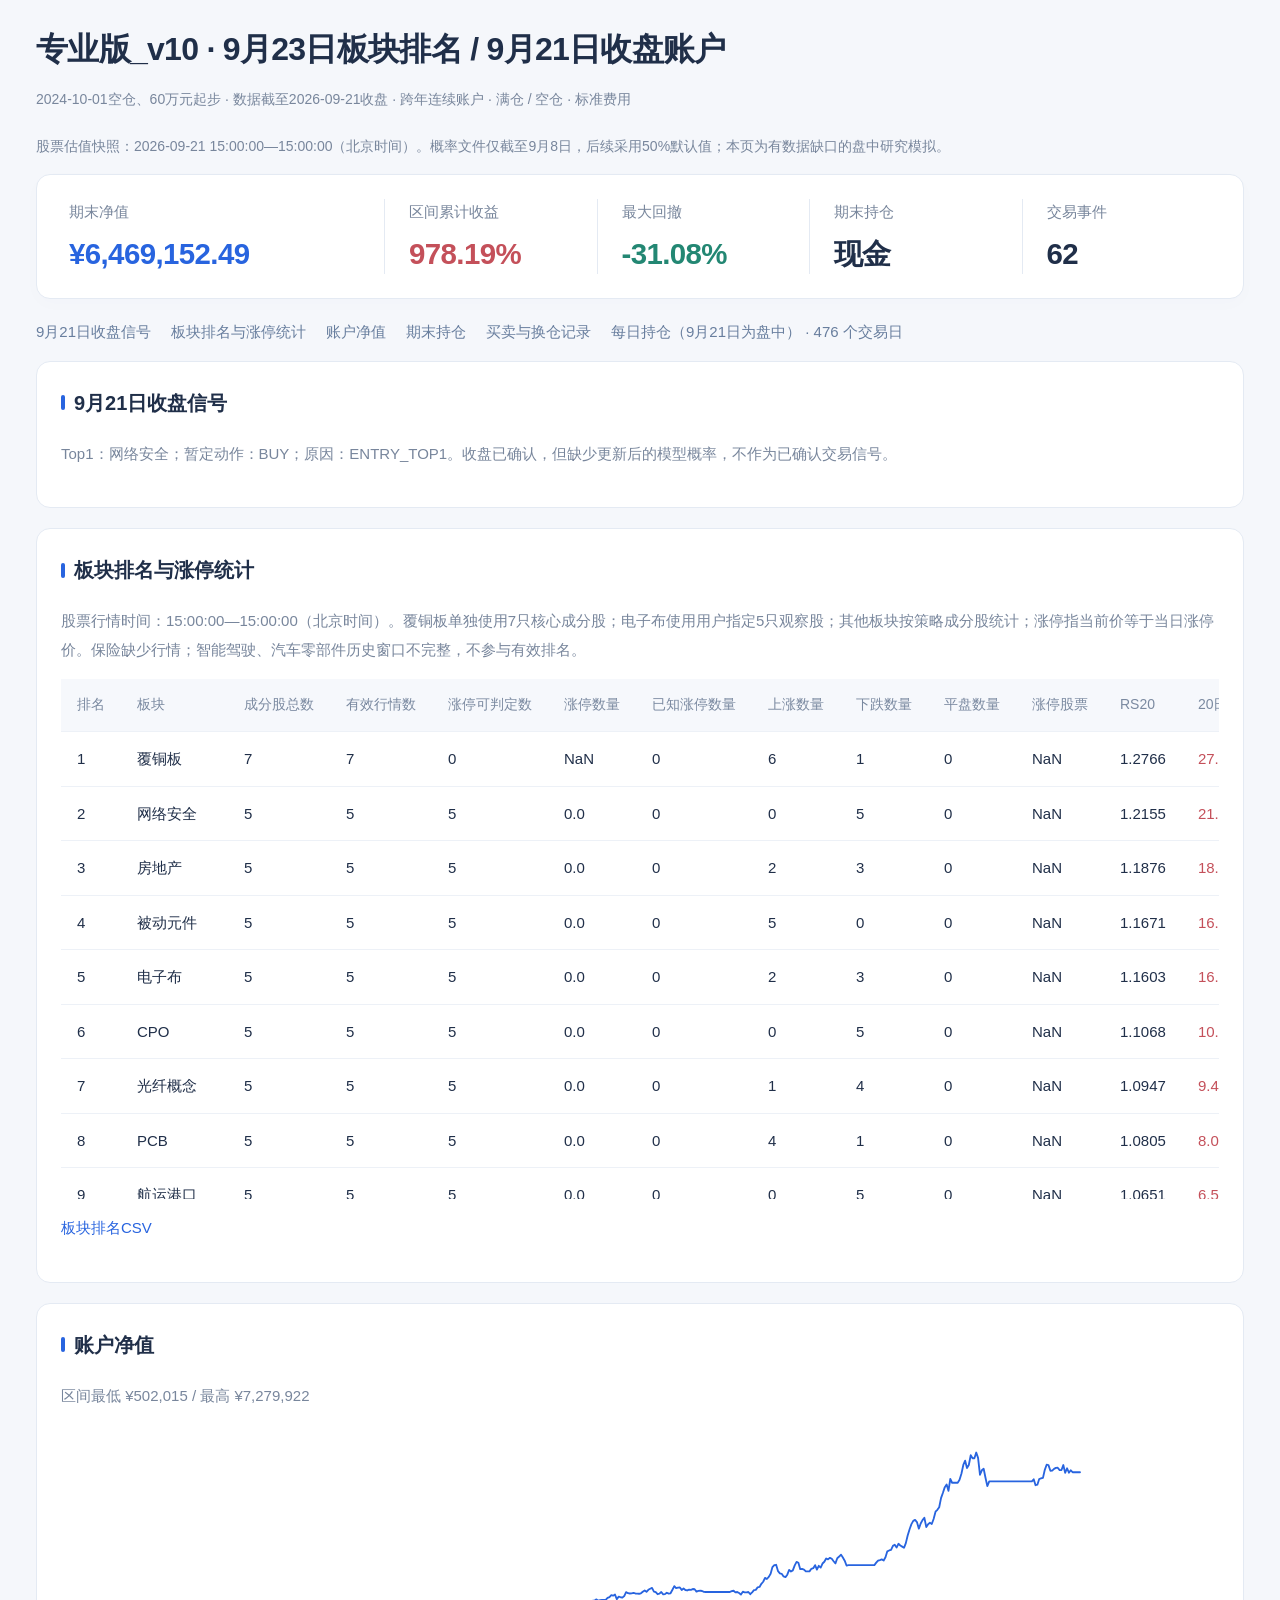
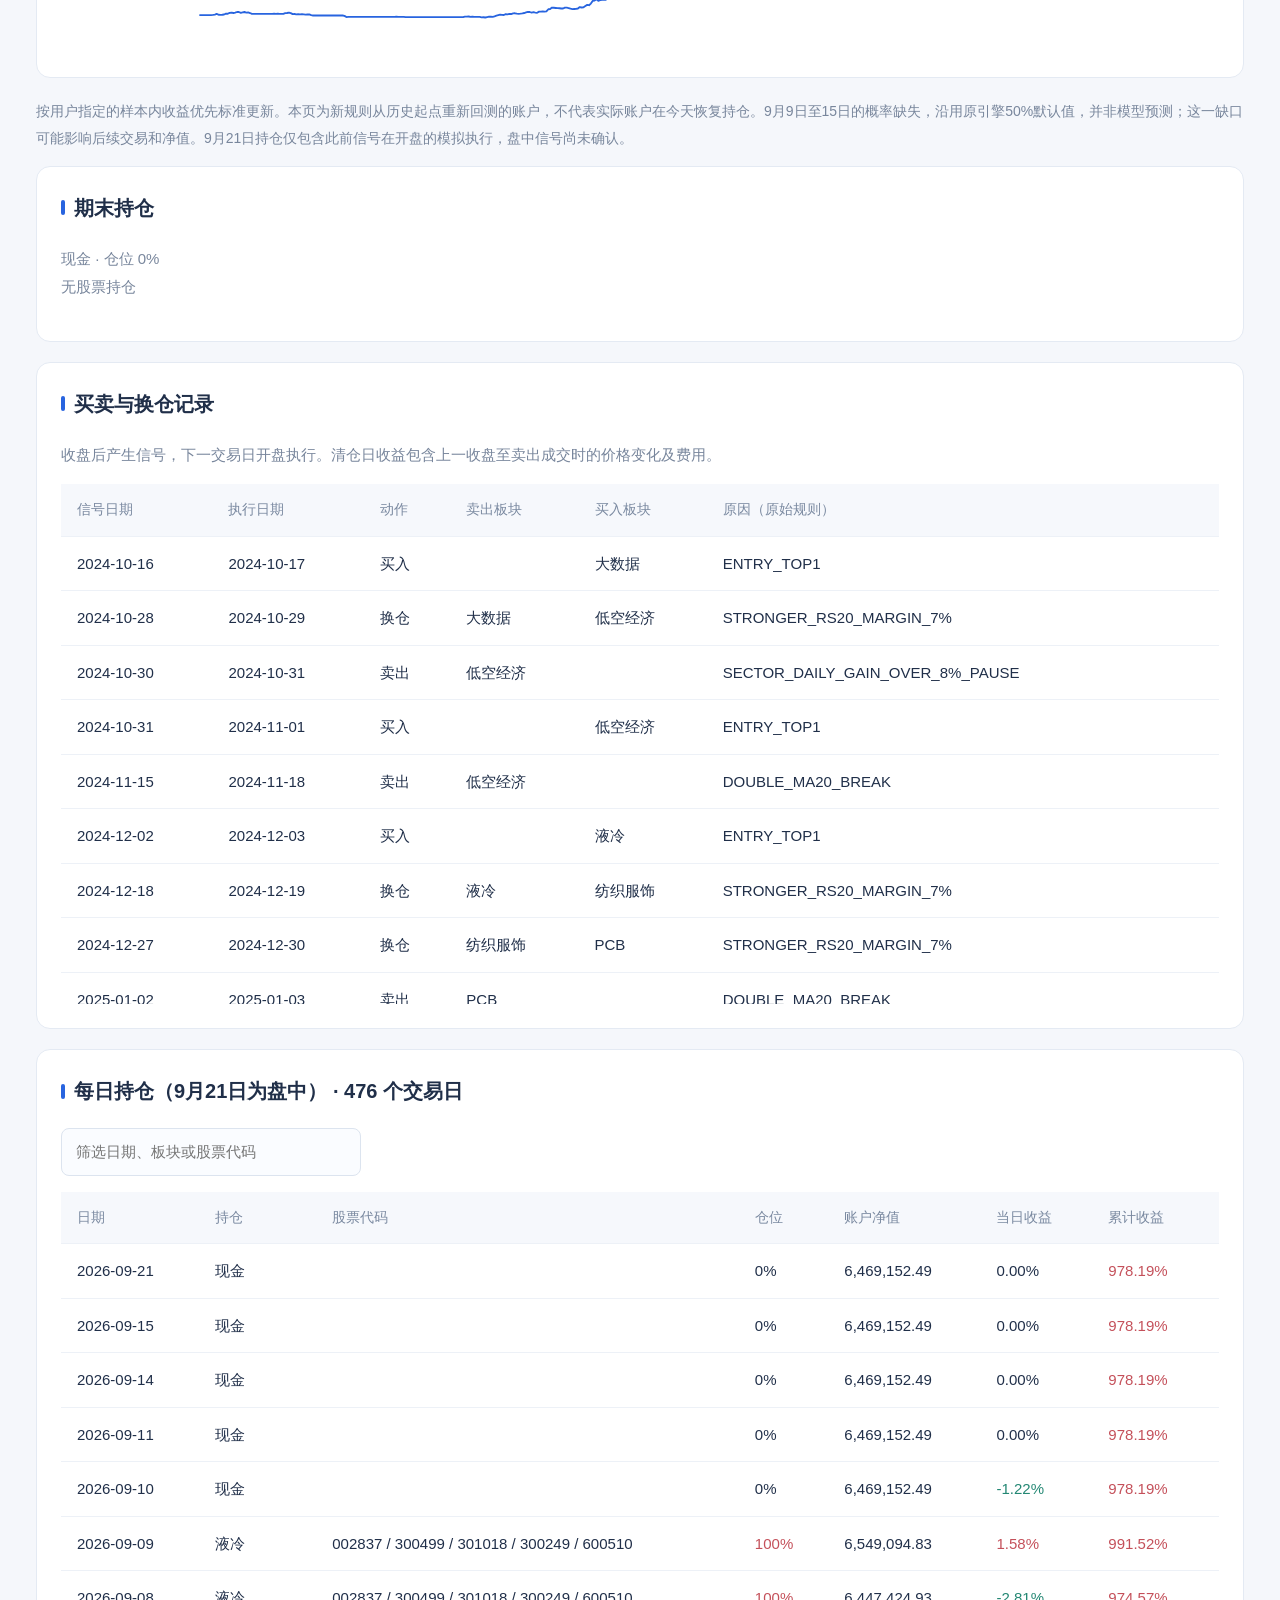
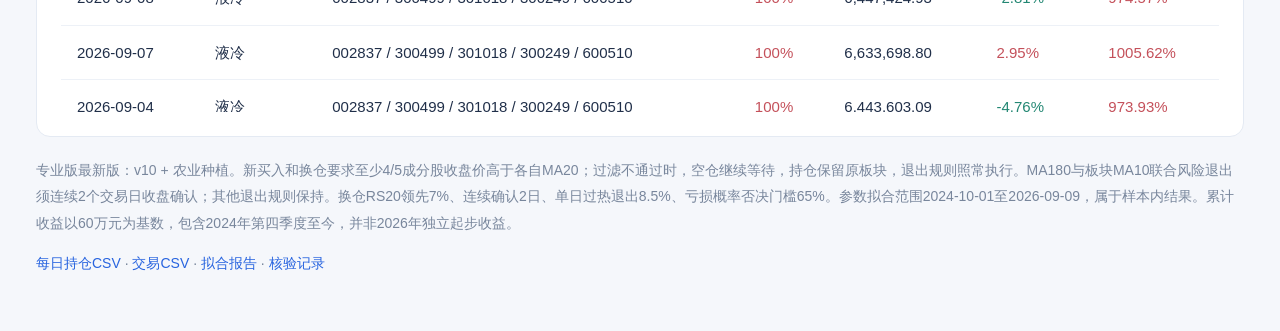
==== commit 54e8b2ee: "Update website for Sep 23 market close" ====
--- a/reports/professional/professional_holdings.html
+++ b/reports/professional/professional_holdings.html
@@ -1,5 +1,5 @@
-<!doctype html><html lang="zh-CN"><head><meta charset="utf-8"><meta name="viewport" content="width=device-width,initial-scale=1"><title>专业版_v10 · 9月21日收盘持仓</title><style>body{margin:0;background:#f4f6f8;color:#182638;font:15px -apple-system,BlinkMacSystemFont,"PingFang SC",sans-serif}main{max-width:1280px;margin:auto;padding:32px 24px}h1{font-size:32px;margin-bottom:10px}p{line-height:1.8;color:#526174}.metrics{display:flex;gap:28px;flex-wrap:wrap;padding:24px 0}.metrics b{display:block;font-size:27px;color:#182638;margin-top:8px}section{background:white;padding:24px;margin:20px 0;border:1px solid #dde4eb;border-radius:10px}.scroll{overflow:auto;max-height:650px}table{border-collapse:collapse;width:100%;white-space:nowrap;font-size:13px}th,td{padding:12px;text-align:left;border-bottom:1px solid #e7ecf1}th{background:#edf2f7;position:sticky;top:0}input{padding:10px;width:280px;max-width:90%;border:1px solid #b8c5d3;border-radius:5px;margin-bottom:16px}svg{width:100%;height:240px}a{color:#166a9e}</style><link rel="stylesheet" href="../../assets/report.css"></head><body><main>
- <h1>专业版_v10 · 9月21日收盘持仓</h1><p>2024-10-01空仓、60万元起步 · 数据截至2026-09-21收盘 · 跨年连续账户 · 满仓 / 空仓 · 标准费用</p>
+<!doctype html><html lang="zh-CN"><head><meta charset="utf-8"><meta name="viewport" content="width=device-width,initial-scale=1"><title>专业版_v10 · 9月23日板块排名 / 9月21日收盘账户</title><style>body{margin:0;background:#f4f6f8;color:#182638;font:15px -apple-system,BlinkMacSystemFont,"PingFang SC",sans-serif}main{max-width:1280px;margin:auto;padding:32px 24px}h1{font-size:32px;margin-bottom:10px}p{line-height:1.8;color:#526174}.metrics{display:flex;gap:28px;flex-wrap:wrap;padding:24px 0}.metrics b{display:block;font-size:27px;color:#182638;margin-top:8px}section{background:white;padding:24px;margin:20px 0;border:1px solid #dde4eb;border-radius:10px}.scroll{overflow:auto;max-height:650px}table{border-collapse:collapse;width:100%;white-space:nowrap;font-size:13px}th,td{padding:12px;text-align:left;border-bottom:1px solid #e7ecf1}th{background:#edf2f7;position:sticky;top:0}input{padding:10px;width:280px;max-width:90%;border:1px solid #b8c5d3;border-radius:5px;margin-bottom:16px}svg{width:100%;height:240px}a{color:#166a9e}</style><link rel="stylesheet" href="../../assets/report.css"></head><body><main>
+ <h1>专业版_v10 · 9月23日板块排名 / 9月21日收盘账户</h1><p>2024-10-01空仓、60万元起步 · 数据截至2026-09-21收盘 · 跨年连续账户 · 满仓 / 空仓 · 标准费用</p>
  <p>股票估值快照：2026-09-21 15:00:00—15:00:00（北京时间）。概率文件仅截至9月8日，后续采用50%默认值；本页为有数据缺口的盘中研究模拟。</p><div class="metrics"><div>期末净值<b>¥6,469,152.49</b></div><div>区间累计收益<b>978.19%</b></div><div>最大回撤<b>-31.08%</b></div><div>期末持仓<b>现金</b></div><div>交易事件<b>62</b></div></div>
  <section><h2>9月21日收盘信号</h2><p>Top1：网络安全；暂定动作：BUY；原因：ENTRY_TOP1。收盘已确认，但缺少更新后的模型概率，不作为已确认交易信号。</p></section><section><h2>板块排名与涨停统计</h2><p>股票行情时间：15:00:00—15:00:00（北京时间）。覆铜板单独使用7只核心成分股；电子布使用用户指定5只观察股；其他板块按策略成分股统计；涨停指当前价等于当日涨停价。保险缺少行情；智能驾驶、汽车零部件历史窗口不完整，不参与有效排名。</p><div class="scroll"><table class="dataframe">
   <thead>
@@ -32,19 +32,19 @@
       <td>7</td>
       <td>7</td>
       <td>0</td>
-      <td>—</td>
+      <td>NaN</td>
       <td>0</td>
       <td>6</td>
       <td>1</td>
       <td>0</td>
-      <td>—</td>
-      <td>1.279598</td>
-      <td>27.96%</td>
-      <td>2.13%</td>
-      <td>100.00%</td>
-      <td>False</td>
+      <td>NaN</td>
+      <td>1.2766</td>
+      <td>27.66%</td>
+      <td>1.57%</td>
+      <td>85.71%</td>
       <td>True</td>
-      <td>—</td>
+      <td>True</td>
+      <td>NaN</td>
       <td>True</td>
     </tr>
     <tr>
@@ -52,1175 +52,1175 @@
       <td>网络安全</td>
       <td>5</td>
       <td>5</td>
-      <td>0</td>
-      <td>—</td>
-      <td>0</td>
-      <td>5</td>
-      <td>0</td>
-      <td>0</td>
-      <td>—</td>
-      <td>1.236255</td>
-      <td>23.63%</td>
-      <td>3.80%</td>
+      <td>5</td>
+      <td>0.0</td>
+      <td>0</td>
+      <td>0</td>
+      <td>5</td>
+      <td>0</td>
+      <td>NaN</td>
+      <td>1.2155</td>
+      <td>21.55%</td>
+      <td>-3.23%</td>
       <td>100.00%</td>
-      <td>False</td>
       <td>True</td>
-      <td>—</td>
-      <td>False</td>
+      <td>True</td>
+      <td>NaN</td>
+      <td>True</td>
     </tr>
     <tr>
       <td>3</td>
       <td>房地产</td>
       <td>5</td>
       <td>5</td>
-      <td>0</td>
-      <td>—</td>
-      <td>0</td>
-      <td>5</td>
-      <td>0</td>
-      <td>0</td>
-      <td>—</td>
-      <td>1.228684</td>
-      <td>22.87%</td>
-      <td>9.27%</td>
+      <td>5</td>
+      <td>0.0</td>
+      <td>0</td>
+      <td>2</td>
+      <td>3</td>
+      <td>0</td>
+      <td>NaN</td>
+      <td>1.1876</td>
+      <td>18.76%</td>
+      <td>2.43%</td>
       <td>100.00%</td>
-      <td>False</td>
       <td>True</td>
-      <td>—</td>
-      <td>False</td>
+      <td>True</td>
+      <td>NaN</td>
+      <td>True</td>
     </tr>
     <tr>
       <td>4</td>
+      <td>被动元件</td>
+      <td>5</td>
+      <td>5</td>
+      <td>5</td>
+      <td>0.0</td>
+      <td>0</td>
+      <td>5</td>
+      <td>0</td>
+      <td>0</td>
+      <td>NaN</td>
+      <td>1.1671</td>
+      <td>16.71%</td>
+      <td>1.21%</td>
+      <td>100.00%</td>
+      <td>True</td>
+      <td>True</td>
+      <td>NaN</td>
+      <td>True</td>
+    </tr>
+    <tr>
+      <td>5</td>
       <td>电子布</td>
       <td>5</td>
       <td>5</td>
-      <td>0</td>
-      <td>—</td>
+      <td>5</td>
+      <td>0.0</td>
+      <td>0</td>
+      <td>2</td>
+      <td>3</td>
+      <td>0</td>
+      <td>NaN</td>
+      <td>1.1603</td>
+      <td>16.03%</td>
+      <td>-0.48%</td>
+      <td>100.00%</td>
+      <td>True</td>
+      <td>True</td>
+      <td>NaN</td>
+      <td>True</td>
+    </tr>
+    <tr>
+      <td>6</td>
+      <td>CPO</td>
+      <td>5</td>
+      <td>5</td>
+      <td>5</td>
+      <td>0.0</td>
+      <td>0</td>
+      <td>0</td>
+      <td>5</td>
+      <td>0</td>
+      <td>NaN</td>
+      <td>1.1068</td>
+      <td>10.68%</td>
+      <td>-0.57%</td>
+      <td>100.00%</td>
+      <td>True</td>
+      <td>True</td>
+      <td>NaN</td>
+      <td>True</td>
+    </tr>
+    <tr>
+      <td>7</td>
+      <td>光纤概念</td>
+      <td>5</td>
+      <td>5</td>
+      <td>5</td>
+      <td>0.0</td>
+      <td>0</td>
+      <td>1</td>
+      <td>4</td>
+      <td>0</td>
+      <td>NaN</td>
+      <td>1.0947</td>
+      <td>9.47%</td>
+      <td>-2.43%</td>
+      <td>100.00%</td>
+      <td>False</td>
+      <td>True</td>
+      <td>NaN</td>
+      <td>False</td>
+    </tr>
+    <tr>
+      <td>8</td>
+      <td>PCB</td>
+      <td>5</td>
+      <td>5</td>
+      <td>5</td>
+      <td>0.0</td>
       <td>0</td>
       <td>4</td>
       <td>1</td>
       <td>0</td>
-      <td>—</td>
-      <td>1.188224</td>
-      <td>18.82%</td>
-      <td>2.58%</td>
-      <td>100.00%</td>
-      <td>False</td>
-      <td>True</td>
-      <td>—</td>
-      <td>False</td>
-    </tr>
-    <tr>
-      <td>5</td>
-      <td>被动元件</td>
-      <td>5</td>
-      <td>5</td>
-      <td>0</td>
-      <td>—</td>
-      <td>0</td>
-      <td>3</td>
-      <td>2</td>
-      <td>0</td>
-      <td>—</td>
-      <td>1.170889</td>
-      <td>17.09%</td>
-      <td>0.93%</td>
-      <td>100.00%</td>
-      <td>False</td>
-      <td>True</td>
-      <td>—</td>
-      <td>False</td>
-    </tr>
-    <tr>
-      <td>6</td>
+      <td>NaN</td>
+      <td>1.0805</td>
+      <td>8.05%</td>
+      <td>1.20%</td>
+      <td>60.00%</td>
+      <td>False</td>
+      <td>False</td>
+      <td>NaN</td>
+      <td>False</td>
+    </tr>
+    <tr>
+      <td>9</td>
       <td>航运港口</td>
       <td>5</td>
       <td>5</td>
-      <td>0</td>
-      <td>—</td>
-      <td>0</td>
-      <td>5</td>
-      <td>0</td>
-      <td>0</td>
-      <td>—</td>
-      <td>1.151153</td>
-      <td>15.12%</td>
-      <td>3.14%</td>
-      <td>100.00%</td>
-      <td>False</td>
-      <td>True</td>
-      <td>—</td>
-      <td>False</td>
-    </tr>
-    <tr>
-      <td>7</td>
-      <td>光纤概念</td>
-      <td>5</td>
-      <td>5</td>
-      <td>0</td>
-      <td>—</td>
-      <td>0</td>
-      <td>4</td>
-      <td>1</td>
-      <td>0</td>
-      <td>—</td>
-      <td>1.147007</td>
-      <td>14.70%</td>
-      <td>1.97%</td>
-      <td>100.00%</td>
-      <td>False</td>
-      <td>True</td>
-      <td>—</td>
-      <td>False</td>
-    </tr>
-    <tr>
-      <td>8</td>
-      <td>PCB</td>
-      <td>5</td>
-      <td>5</td>
-      <td>0</td>
-      <td>—</td>
-      <td>0</td>
-      <td>5</td>
-      <td>0</td>
-      <td>0</td>
-      <td>—</td>
-      <td>1.141209</td>
-      <td>14.12%</td>
-      <td>3.85%</td>
-      <td>100.00%</td>
-      <td>False</td>
-      <td>True</td>
-      <td>—</td>
-      <td>False</td>
-    </tr>
-    <tr>
-      <td>9</td>
-      <td>CPO</td>
-      <td>5</td>
-      <td>5</td>
-      <td>0</td>
-      <td>—</td>
+      <td>5</td>
+      <td>0.0</td>
+      <td>0</td>
+      <td>0</td>
+      <td>5</td>
+      <td>0</td>
+      <td>NaN</td>
+      <td>1.0651</td>
+      <td>6.51%</td>
+      <td>-2.49%</td>
+      <td>60.00%</td>
+      <td>False</td>
+      <td>False</td>
+      <td>NaN</td>
+      <td>False</td>
+    </tr>
+    <tr>
+      <td>10</td>
+      <td>低空经济</td>
+      <td>5</td>
+      <td>5</td>
+      <td>5</td>
+      <td>0.0</td>
       <td>0</td>
       <td>2</td>
       <td>3</td>
       <td>0</td>
-      <td>—</td>
-      <td>1.135956</td>
-      <td>13.60%</td>
-      <td>1.12%</td>
-      <td>100.00%</td>
-      <td>False</td>
-      <td>True</td>
-      <td>—</td>
-      <td>False</td>
-    </tr>
-    <tr>
-      <td>10</td>
-      <td>军工</td>
-      <td>5</td>
-      <td>5</td>
-      <td>0</td>
-      <td>—</td>
-      <td>0</td>
-      <td>5</td>
-      <td>0</td>
-      <td>0</td>
-      <td>—</td>
-      <td>1.095133</td>
-      <td>9.51%</td>
-      <td>2.85%</td>
-      <td>80.00%</td>
-      <td>False</td>
-      <td>True</td>
-      <td>—</td>
+      <td>NaN</td>
+      <td>1.0592</td>
+      <td>5.92%</td>
+      <td>2.18%</td>
+      <td>20.00%</td>
+      <td>False</td>
+      <td>False</td>
+      <td>NaN</td>
       <td>False</td>
     </tr>
     <tr>
       <td>11</td>
-      <td>医药生物</td>
-      <td>5</td>
-      <td>5</td>
-      <td>0</td>
-      <td>—</td>
-      <td>0</td>
-      <td>5</td>
-      <td>0</td>
-      <td>0</td>
-      <td>—</td>
-      <td>1.05907</td>
-      <td>5.91%</td>
-      <td>4.28%</td>
-      <td>80.00%</td>
-      <td>False</td>
-      <td>True</td>
-      <td>—</td>
-      <td>False</td>
-    </tr>
-    <tr>
-      <td>12</td>
-      <td>汽车零部件</td>
-      <td>5</td>
-      <td>5</td>
-      <td>0</td>
-      <td>—</td>
-      <td>0</td>
-      <td>4</td>
-      <td>1</td>
-      <td>0</td>
-      <td>—</td>
-      <td>1.056775</td>
-      <td>5.68%</td>
-      <td>2.50%</td>
-      <td>80.00%</td>
-      <td>False</td>
-      <td>True</td>
-      <td>—</td>
-      <td>False</td>
-    </tr>
-    <tr>
-      <td>13</td>
-      <td>风电设备</td>
-      <td>5</td>
-      <td>5</td>
-      <td>0</td>
-      <td>—</td>
-      <td>0</td>
-      <td>4</td>
-      <td>1</td>
-      <td>0</td>
-      <td>—</td>
-      <td>1.056164</td>
-      <td>5.62%</td>
-      <td>0.11%</td>
-      <td>60.00%</td>
-      <td>False</td>
-      <td>False</td>
-      <td>—</td>
-      <td>False</td>
-    </tr>
-    <tr>
-      <td>14</td>
       <td>AI医疗</td>
       <td>5</td>
       <td>5</td>
-      <td>0</td>
-      <td>—</td>
-      <td>0</td>
-      <td>5</td>
-      <td>0</td>
-      <td>0</td>
-      <td>—</td>
-      <td>1.051156</td>
-      <td>5.12%</td>
-      <td>2.02%</td>
-      <td>60.00%</td>
-      <td>False</td>
-      <td>False</td>
-      <td>—</td>
-      <td>False</td>
-    </tr>
-    <tr>
-      <td>15</td>
-      <td>银行</td>
-      <td>5</td>
-      <td>5</td>
-      <td>0</td>
-      <td>—</td>
-      <td>0</td>
-      <td>5</td>
-      <td>0</td>
-      <td>0</td>
-      <td>—</td>
-      <td>1.049161</td>
-      <td>4.92%</td>
-      <td>1.10%</td>
-      <td>100.00%</td>
-      <td>False</td>
-      <td>True</td>
-      <td>—</td>
-      <td>False</td>
-    </tr>
-    <tr>
-      <td>16</td>
-      <td>农林牧渔</td>
-      <td>5</td>
-      <td>5</td>
-      <td>0</td>
-      <td>—</td>
-      <td>0</td>
-      <td>5</td>
-      <td>0</td>
-      <td>0</td>
-      <td>—</td>
-      <td>1.04716</td>
-      <td>4.72%</td>
-      <td>2.00%</td>
-      <td>60.00%</td>
-      <td>False</td>
-      <td>False</td>
-      <td>—</td>
-      <td>False</td>
-    </tr>
-    <tr>
-      <td>17</td>
-      <td>传媒</td>
-      <td>5</td>
-      <td>5</td>
-      <td>0</td>
-      <td>—</td>
-      <td>0</td>
-      <td>5</td>
-      <td>0</td>
-      <td>0</td>
-      <td>—</td>
-      <td>1.036531</td>
-      <td>3.65%</td>
-      <td>1.80%</td>
-      <td>80.00%</td>
-      <td>False</td>
-      <td>True</td>
-      <td>—</td>
-      <td>False</td>
-    </tr>
-    <tr>
-      <td>18</td>
-      <td>信创</td>
-      <td>5</td>
-      <td>5</td>
-      <td>0</td>
-      <td>—</td>
-      <td>0</td>
-      <td>4</td>
-      <td>1</td>
-      <td>0</td>
-      <td>—</td>
-      <td>1.034774</td>
-      <td>3.48%</td>
-      <td>2.07%</td>
-      <td>40.00%</td>
-      <td>False</td>
-      <td>False</td>
-      <td>—</td>
-      <td>False</td>
-    </tr>
-    <tr>
-      <td>19</td>
-      <td>农业种植</td>
-      <td>5</td>
-      <td>5</td>
-      <td>0</td>
-      <td>—</td>
-      <td>0</td>
-      <td>5</td>
-      <td>0</td>
-      <td>0</td>
-      <td>—</td>
-      <td>1.031655</td>
-      <td>3.17%</td>
-      <td>2.11%</td>
-      <td>40.00%</td>
-      <td>False</td>
-      <td>False</td>
-      <td>—</td>
-      <td>False</td>
-    </tr>
-    <tr>
-      <td>20</td>
-      <td>人工智能</td>
-      <td>5</td>
-      <td>5</td>
-      <td>0</td>
-      <td>—</td>
-      <td>0</td>
-      <td>2</td>
-      <td>3</td>
-      <td>0</td>
-      <td>—</td>
-      <td>1.031228</td>
-      <td>3.12%</td>
-      <td>-0.14%</td>
-      <td>40.00%</td>
-      <td>False</td>
-      <td>False</td>
-      <td>—</td>
-      <td>False</td>
-    </tr>
-    <tr>
-      <td>21</td>
-      <td>液冷</td>
-      <td>5</td>
-      <td>5</td>
-      <td>0</td>
-      <td>—</td>
-      <td>0</td>
-      <td>2</td>
-      <td>3</td>
-      <td>0</td>
-      <td>—</td>
-      <td>1.030152</td>
-      <td>3.02%</td>
-      <td>-1.26%</td>
-      <td>60.00%</td>
-      <td>False</td>
-      <td>False</td>
-      <td>—</td>
-      <td>False</td>
-    </tr>
-    <tr>
-      <td>22</td>
-      <td>物流</td>
-      <td>5</td>
-      <td>5</td>
-      <td>0</td>
-      <td>—</td>
-      <td>0</td>
-      <td>5</td>
-      <td>0</td>
-      <td>0</td>
-      <td>—</td>
-      <td>1.028175</td>
-      <td>2.82%</td>
-      <td>0.84%</td>
-      <td>60.00%</td>
-      <td>False</td>
-      <td>False</td>
-      <td>—</td>
-      <td>False</td>
-    </tr>
-    <tr>
-      <td>23</td>
-      <td>低空经济</td>
-      <td>5</td>
-      <td>5</td>
-      <td>0</td>
-      <td>—</td>
-      <td>0</td>
-      <td>5</td>
-      <td>0</td>
-      <td>0</td>
-      <td>—</td>
-      <td>1.02414</td>
-      <td>2.41%</td>
-      <td>0.77%</td>
-      <td>40.00%</td>
-      <td>False</td>
-      <td>False</td>
-      <td>—</td>
-      <td>False</td>
-    </tr>
-    <tr>
-      <td>24</td>
-      <td>电力</td>
-      <td>5</td>
-      <td>5</td>
-      <td>0</td>
-      <td>—</td>
+      <td>5</td>
+      <td>0.0</td>
       <td>0</td>
       <td>1</td>
       <td>4</td>
       <td>0</td>
-      <td>—</td>
-      <td>1.020612</td>
-      <td>2.06%</td>
-      <td>-0.10%</td>
+      <td>NaN</td>
+      <td>1.0392</td>
+      <td>3.92%</td>
+      <td>-0.15%</td>
+      <td>40.00%</td>
+      <td>False</td>
+      <td>False</td>
+      <td>NaN</td>
+      <td>False</td>
+    </tr>
+    <tr>
+      <td>12</td>
+      <td>军工</td>
+      <td>5</td>
+      <td>5</td>
+      <td>5</td>
+      <td>0.0</td>
+      <td>0</td>
+      <td>0</td>
+      <td>5</td>
+      <td>0</td>
+      <td>NaN</td>
+      <td>1.0376</td>
+      <td>3.76%</td>
+      <td>-0.96%</td>
       <td>20.00%</td>
       <td>False</td>
       <td>False</td>
-      <td>—</td>
-      <td>False</td>
-    </tr>
-    <tr>
-      <td>25</td>
-      <td>建材</td>
-      <td>5</td>
-      <td>5</td>
-      <td>0</td>
-      <td>—</td>
-      <td>0</td>
-      <td>5</td>
-      <td>0</td>
-      <td>0</td>
-      <td>—</td>
-      <td>1.0205</td>
-      <td>2.05%</td>
-      <td>2.27%</td>
-      <td>80.00%</td>
-      <td>False</td>
-      <td>True</td>
-      <td>—</td>
-      <td>False</td>
-    </tr>
-    <tr>
-      <td>26</td>
+      <td>NaN</td>
+      <td>False</td>
+    </tr>
+    <tr>
+      <td>13</td>
+      <td>人工智能</td>
+      <td>5</td>
+      <td>5</td>
+      <td>5</td>
+      <td>0.0</td>
+      <td>0</td>
+      <td>0</td>
+      <td>5</td>
+      <td>0</td>
+      <td>NaN</td>
+      <td>1.0297</td>
+      <td>2.97%</td>
+      <td>-1.27%</td>
+      <td>40.00%</td>
+      <td>False</td>
+      <td>False</td>
+      <td>NaN</td>
+      <td>False</td>
+    </tr>
+    <tr>
+      <td>14</td>
+      <td>汽车零部件</td>
+      <td>5</td>
+      <td>5</td>
+      <td>5</td>
+      <td>0.0</td>
+      <td>0</td>
+      <td>1</td>
+      <td>4</td>
+      <td>0</td>
+      <td>NaN</td>
+      <td>1.0291</td>
+      <td>2.91%</td>
+      <td>-0.59%</td>
+      <td>60.00%</td>
+      <td>False</td>
+      <td>False</td>
+      <td>NaN</td>
+      <td>False</td>
+    </tr>
+    <tr>
+      <td>15</td>
       <td>纺织服饰</td>
       <td>5</td>
       <td>5</td>
-      <td>0</td>
-      <td>—</td>
-      <td>0</td>
-      <td>4</td>
-      <td>1</td>
-      <td>0</td>
-      <td>—</td>
-      <td>1.020135</td>
-      <td>2.01%</td>
-      <td>0.28%</td>
-      <td>20.00%</td>
-      <td>False</td>
-      <td>False</td>
-      <td>—</td>
-      <td>False</td>
-    </tr>
-    <tr>
-      <td>27</td>
-      <td>商贸零售</td>
-      <td>5</td>
-      <td>5</td>
-      <td>0</td>
-      <td>—</td>
-      <td>0</td>
-      <td>5</td>
-      <td>0</td>
-      <td>0</td>
-      <td>—</td>
-      <td>1.016317</td>
-      <td>1.63%</td>
-      <td>1.30%</td>
-      <td>80.00%</td>
-      <td>False</td>
-      <td>True</td>
-      <td>—</td>
-      <td>False</td>
-    </tr>
-    <tr>
-      <td>28</td>
-      <td>环保</td>
-      <td>5</td>
-      <td>5</td>
-      <td>0</td>
-      <td>—</td>
-      <td>0</td>
-      <td>5</td>
-      <td>0</td>
-      <td>0</td>
-      <td>—</td>
-      <td>1.011731</td>
-      <td>1.17%</td>
-      <td>1.63%</td>
-      <td>60.00%</td>
-      <td>False</td>
-      <td>False</td>
-      <td>—</td>
-      <td>False</td>
-    </tr>
-    <tr>
-      <td>29</td>
-      <td>石油石化</td>
-      <td>5</td>
-      <td>5</td>
-      <td>0</td>
-      <td>—</td>
-      <td>0</td>
-      <td>5</td>
-      <td>0</td>
-      <td>0</td>
-      <td>—</td>
-      <td>1.011693</td>
-      <td>1.17%</td>
-      <td>2.29%</td>
-      <td>60.00%</td>
-      <td>False</td>
-      <td>False</td>
-      <td>—</td>
-      <td>False</td>
-    </tr>
-    <tr>
-      <td>30</td>
-      <td>5G</td>
-      <td>5</td>
-      <td>5</td>
-      <td>0</td>
-      <td>—</td>
-      <td>0</td>
-      <td>5</td>
-      <td>0</td>
-      <td>0</td>
-      <td>—</td>
-      <td>1.010835</td>
-      <td>1.08%</td>
-      <td>1.06%</td>
-      <td>100.00%</td>
-      <td>False</td>
-      <td>True</td>
-      <td>—</td>
-      <td>False</td>
-    </tr>
-    <tr>
-      <td>31</td>
-      <td>美容护理</td>
-      <td>5</td>
-      <td>5</td>
-      <td>0</td>
-      <td>—</td>
-      <td>0</td>
-      <td>5</td>
-      <td>0</td>
-      <td>0</td>
-      <td>—</td>
-      <td>1.010773</td>
-      <td>1.08%</td>
-      <td>2.98%</td>
-      <td>80.00%</td>
-      <td>False</td>
-      <td>True</td>
-      <td>—</td>
-      <td>False</td>
-    </tr>
-    <tr>
-      <td>32</td>
-      <td>智能驾驶</td>
-      <td>5</td>
-      <td>5</td>
-      <td>0</td>
-      <td>—</td>
-      <td>0</td>
-      <td>4</td>
-      <td>1</td>
-      <td>0</td>
-      <td>—</td>
-      <td>1.008135</td>
-      <td>0.81%</td>
-      <td>0.54%</td>
-      <td>40.00%</td>
-      <td>False</td>
-      <td>False</td>
-      <td>—</td>
-      <td>False</td>
-    </tr>
-    <tr>
-      <td>33</td>
-      <td>消费电子</td>
-      <td>5</td>
-      <td>5</td>
-      <td>0</td>
-      <td>—</td>
-      <td>0</td>
-      <td>3</td>
-      <td>2</td>
-      <td>0</td>
-      <td>—</td>
-      <td>1.005989</td>
-      <td>0.60%</td>
-      <td>1.10%</td>
-      <td>40.00%</td>
-      <td>False</td>
-      <td>False</td>
-      <td>—</td>
-      <td>False</td>
-    </tr>
-    <tr>
-      <td>34</td>
-      <td>存储</td>
-      <td>5</td>
-      <td>5</td>
-      <td>0</td>
-      <td>—</td>
-      <td>0</td>
-      <td>5</td>
-      <td>0</td>
-      <td>0</td>
-      <td>—</td>
-      <td>1.005</td>
-      <td>0.50%</td>
-      <td>0.92%</td>
-      <td>60.00%</td>
-      <td>False</td>
-      <td>False</td>
-      <td>—</td>
-      <td>False</td>
-    </tr>
-    <tr>
-      <td>35</td>
-      <td>航空机场</td>
-      <td>5</td>
-      <td>5</td>
-      <td>0</td>
-      <td>—</td>
-      <td>0</td>
-      <td>5</td>
-      <td>0</td>
-      <td>0</td>
-      <td>—</td>
-      <td>1.00438</td>
-      <td>0.44%</td>
-      <td>0.91%</td>
-      <td>60.00%</td>
-      <td>False</td>
-      <td>False</td>
-      <td>—</td>
-      <td>False</td>
-    </tr>
-    <tr>
-      <td>36</td>
-      <td>AIGC</td>
-      <td>5</td>
-      <td>5</td>
-      <td>0</td>
-      <td>—</td>
-      <td>0</td>
-      <td>4</td>
-      <td>1</td>
-      <td>0</td>
-      <td>—</td>
-      <td>1.003051</td>
-      <td>0.31%</td>
-      <td>0.72%</td>
-      <td>20.00%</td>
-      <td>False</td>
-      <td>False</td>
-      <td>—</td>
-      <td>False</td>
-    </tr>
-    <tr>
-      <td>37</td>
-      <td>社会服务</td>
-      <td>5</td>
-      <td>5</td>
-      <td>0</td>
-      <td>—</td>
-      <td>0</td>
-      <td>5</td>
-      <td>0</td>
-      <td>0</td>
-      <td>—</td>
-      <td>0.995637</td>
-      <td>-0.44%</td>
-      <td>1.29%</td>
-      <td>20.00%</td>
-      <td>False</td>
-      <td>False</td>
-      <td>—</td>
-      <td>False</td>
-    </tr>
-    <tr>
-      <td>38</td>
-      <td>证券</td>
-      <td>5</td>
-      <td>5</td>
-      <td>0</td>
-      <td>—</td>
-      <td>0</td>
-      <td>5</td>
-      <td>0</td>
-      <td>0</td>
-      <td>—</td>
-      <td>0.994974</td>
-      <td>-0.50%</td>
-      <td>0.73%</td>
-      <td>20.00%</td>
-      <td>False</td>
-      <td>False</td>
-      <td>—</td>
-      <td>False</td>
-    </tr>
-    <tr>
-      <td>39</td>
-      <td>国产算力</td>
-      <td>5</td>
-      <td>5</td>
-      <td>0</td>
-      <td>—</td>
-      <td>0</td>
-      <td>2</td>
-      <td>3</td>
-      <td>0</td>
-      <td>—</td>
-      <td>0.992918</td>
-      <td>-0.71%</td>
-      <td>0.53%</td>
-      <td>40.00%</td>
-      <td>False</td>
-      <td>False</td>
-      <td>—</td>
-      <td>False</td>
-    </tr>
-    <tr>
-      <td>40</td>
-      <td>建筑装饰</td>
-      <td>5</td>
-      <td>5</td>
-      <td>0</td>
-      <td>—</td>
-      <td>0</td>
-      <td>5</td>
-      <td>0</td>
-      <td>0</td>
-      <td>—</td>
-      <td>0.992713</td>
-      <td>-0.73%</td>
-      <td>0.67%</td>
-      <td>40.00%</td>
-      <td>False</td>
-      <td>False</td>
-      <td>—</td>
-      <td>False</td>
-    </tr>
-    <tr>
-      <td>41</td>
-      <td>商业航天</td>
-      <td>5</td>
-      <td>5</td>
-      <td>0</td>
-      <td>—</td>
+      <td>5</td>
+      <td>0.0</td>
       <td>0</td>
       <td>2</td>
       <td>2</td>
       <td>1</td>
-      <td>—</td>
-      <td>0.99266</td>
-      <td>-0.73%</td>
-      <td>-0.41%</td>
-      <td>60.00%</td>
-      <td>False</td>
-      <td>False</td>
-      <td>—</td>
-      <td>False</td>
-    </tr>
-    <tr>
-      <td>42</td>
-      <td>光学光电子</td>
-      <td>5</td>
-      <td>5</td>
-      <td>0</td>
-      <td>—</td>
-      <td>0</td>
-      <td>4</td>
-      <td>0</td>
-      <td>1</td>
-      <td>—</td>
-      <td>0.988961</td>
-      <td>-1.10%</td>
-      <td>1.08%</td>
-      <td>60.00%</td>
-      <td>False</td>
-      <td>False</td>
-      <td>—</td>
-      <td>False</td>
-    </tr>
-    <tr>
-      <td>43</td>
-      <td>稀土永磁</td>
-      <td>5</td>
-      <td>5</td>
-      <td>0</td>
-      <td>—</td>
-      <td>0</td>
-      <td>4</td>
-      <td>1</td>
-      <td>0</td>
-      <td>—</td>
-      <td>0.988186</td>
-      <td>-1.18%</td>
-      <td>2.85%</td>
-      <td>80.00%</td>
-      <td>False</td>
-      <td>True</td>
-      <td>—</td>
-      <td>False</td>
-    </tr>
-    <tr>
-      <td>44</td>
-      <td>半导体设备</td>
-      <td>5</td>
-      <td>5</td>
-      <td>0</td>
-      <td>—</td>
+      <td>NaN</td>
+      <td>1.0269</td>
+      <td>2.69%</td>
+      <td>0.66%</td>
+      <td>20.00%</td>
+      <td>False</td>
+      <td>False</td>
+      <td>NaN</td>
+      <td>False</td>
+    </tr>
+    <tr>
+      <td>16</td>
+      <td>银行</td>
+      <td>5</td>
+      <td>5</td>
+      <td>5</td>
+      <td>0.0</td>
+      <td>0</td>
+      <td>0</td>
+      <td>5</td>
+      <td>0</td>
+      <td>NaN</td>
+      <td>1.0207</td>
+      <td>2.07%</td>
+      <td>-0.58%</td>
+      <td>40.00%</td>
+      <td>False</td>
+      <td>False</td>
+      <td>NaN</td>
+      <td>False</td>
+    </tr>
+    <tr>
+      <td>17</td>
+      <td>存储</td>
+      <td>5</td>
+      <td>5</td>
+      <td>5</td>
+      <td>0.0</td>
       <td>0</td>
       <td>2</td>
       <td>3</td>
       <td>0</td>
-      <td>—</td>
-      <td>0.987708</td>
-      <td>-1.23%</td>
-      <td>-0.98%</td>
+      <td>NaN</td>
+      <td>1.0181</td>
+      <td>1.81%</td>
+      <td>-0.40%</td>
       <td>80.00%</td>
       <td>False</td>
       <td>True</td>
-      <td>—</td>
-      <td>False</td>
-    </tr>
-    <tr>
-      <td>45</td>
-      <td>轨交设备</td>
-      <td>5</td>
-      <td>5</td>
-      <td>0</td>
-      <td>—</td>
-      <td>0</td>
-      <td>5</td>
-      <td>0</td>
-      <td>0</td>
-      <td>—</td>
-      <td>0.984706</td>
-      <td>-1.53%</td>
-      <td>0.55%</td>
-      <td>40.00%</td>
-      <td>False</td>
-      <td>False</td>
-      <td>—</td>
-      <td>False</td>
-    </tr>
-    <tr>
-      <td>46</td>
-      <td>煤炭</td>
-      <td>5</td>
-      <td>5</td>
-      <td>0</td>
-      <td>—</td>
-      <td>0</td>
-      <td>4</td>
-      <td>0</td>
-      <td>1</td>
-      <td>—</td>
-      <td>0.982343</td>
-      <td>-1.77%</td>
-      <td>2.18%</td>
-      <td>40.00%</td>
-      <td>False</td>
-      <td>False</td>
-      <td>—</td>
-      <td>False</td>
-    </tr>
-    <tr>
-      <td>47</td>
-      <td>基础化工</td>
-      <td>5</td>
-      <td>5</td>
-      <td>0</td>
-      <td>—</td>
-      <td>0</td>
-      <td>4</td>
-      <td>1</td>
-      <td>0</td>
-      <td>—</td>
-      <td>0.97763</td>
-      <td>-2.24%</td>
-      <td>-0.30%</td>
-      <td>20.00%</td>
-      <td>False</td>
-      <td>False</td>
-      <td>—</td>
-      <td>False</td>
-    </tr>
-    <tr>
-      <td>48</td>
-      <td>大数据</td>
-      <td>5</td>
-      <td>5</td>
-      <td>0</td>
-      <td>—</td>
-      <td>0</td>
-      <td>4</td>
-      <td>0</td>
-      <td>1</td>
-      <td>—</td>
-      <td>0.976003</td>
-      <td>-2.40%</td>
-      <td>0.55%</td>
-      <td>40.00%</td>
-      <td>False</td>
-      <td>False</td>
-      <td>—</td>
-      <td>False</td>
-    </tr>
-    <tr>
-      <td>49</td>
-      <td>云计算</td>
-      <td>5</td>
-      <td>5</td>
-      <td>0</td>
-      <td>—</td>
-      <td>0</td>
-      <td>1</td>
-      <td>4</td>
-      <td>0</td>
-      <td>—</td>
-      <td>0.970701</td>
-      <td>-2.93%</td>
-      <td>0.14%</td>
-      <td>0.00%</td>
-      <td>False</td>
-      <td>False</td>
-      <td>—</td>
-      <td>False</td>
-    </tr>
-    <tr>
-      <td>50</td>
-      <td>半导体</td>
-      <td>5</td>
-      <td>5</td>
-      <td>0</td>
-      <td>—</td>
-      <td>0</td>
-      <td>2</td>
-      <td>3</td>
-      <td>0</td>
-      <td>—</td>
-      <td>0.965496</td>
-      <td>-3.45%</td>
-      <td>-1.13%</td>
-      <td>80.00%</td>
-      <td>False</td>
-      <td>True</td>
-      <td>—</td>
-      <td>False</td>
-    </tr>
-    <tr>
-      <td>51</td>
-      <td>钢铁</td>
-      <td>5</td>
-      <td>5</td>
-      <td>0</td>
-      <td>—</td>
-      <td>0</td>
-      <td>2</td>
-      <td>1</td>
-      <td>2</td>
-      <td>—</td>
-      <td>0.962255</td>
-      <td>-3.77%</td>
-      <td>-0.51%</td>
-      <td>20.00%</td>
-      <td>False</td>
-      <td>False</td>
-      <td>—</td>
-      <td>False</td>
-    </tr>
-    <tr>
-      <td>52</td>
-      <td>游戏</td>
-      <td>5</td>
-      <td>5</td>
-      <td>0</td>
-      <td>—</td>
-      <td>0</td>
-      <td>5</td>
-      <td>0</td>
-      <td>0</td>
-      <td>—</td>
-      <td>0.961248</td>
-      <td>-3.88%</td>
-      <td>0.71%</td>
-      <td>20.00%</td>
-      <td>False</td>
-      <td>False</td>
-      <td>—</td>
-      <td>False</td>
-    </tr>
-    <tr>
-      <td>53</td>
-      <td>食品饮料</td>
-      <td>5</td>
-      <td>5</td>
-      <td>0</td>
-      <td>—</td>
-      <td>0</td>
-      <td>4</td>
-      <td>1</td>
-      <td>0</td>
-      <td>—</td>
-      <td>0.954832</td>
-      <td>-4.52%</td>
-      <td>-0.15%</td>
-      <td>20.00%</td>
-      <td>False</td>
-      <td>False</td>
-      <td>—</td>
-      <td>False</td>
-    </tr>
-    <tr>
-      <td>54</td>
-      <td>轻工制造</td>
-      <td>5</td>
-      <td>5</td>
-      <td>0</td>
-      <td>—</td>
-      <td>0</td>
-      <td>3</td>
-      <td>2</td>
-      <td>0</td>
-      <td>—</td>
-      <td>0.950282</td>
-      <td>-4.97%</td>
-      <td>0.86%</td>
-      <td>20.00%</td>
-      <td>False</td>
-      <td>False</td>
-      <td>—</td>
-      <td>False</td>
-    </tr>
-    <tr>
-      <td>55</td>
-      <td>有色金属</td>
-      <td>5</td>
-      <td>5</td>
-      <td>0</td>
-      <td>—</td>
-      <td>0</td>
-      <td>1</td>
-      <td>2</td>
-      <td>2</td>
-      <td>—</td>
-      <td>0.944942</td>
-      <td>-5.51%</td>
-      <td>-0.02%</td>
-      <td>0.00%</td>
-      <td>False</td>
-      <td>False</td>
-      <td>—</td>
-      <td>False</td>
-    </tr>
-    <tr>
-      <td>56</td>
-      <td>家用电器</td>
-      <td>5</td>
-      <td>5</td>
-      <td>0</td>
-      <td>—</td>
-      <td>0</td>
-      <td>1</td>
-      <td>4</td>
-      <td>0</td>
-      <td>—</td>
-      <td>0.943827</td>
-      <td>-5.62%</td>
-      <td>-1.57%</td>
-      <td>20.00%</td>
-      <td>False</td>
-      <td>False</td>
-      <td>—</td>
-      <td>False</td>
-    </tr>
-    <tr>
-      <td>57</td>
-      <td>工程机械</td>
-      <td>5</td>
-      <td>5</td>
-      <td>0</td>
-      <td>—</td>
+      <td>NaN</td>
+      <td>False</td>
+    </tr>
+    <tr>
+      <td>18</td>
+      <td>传媒</td>
+      <td>5</td>
+      <td>5</td>
+      <td>5</td>
+      <td>0.0</td>
       <td>0</td>
       <td>1</td>
       <td>3</td>
       <td>1</td>
-      <td>—</td>
-      <td>0.921362</td>
-      <td>-7.86%</td>
-      <td>-0.25%</td>
-      <td>0.00%</td>
-      <td>False</td>
-      <td>False</td>
-      <td>—</td>
+      <td>NaN</td>
+      <td>1.0160</td>
+      <td>1.60%</td>
+      <td>-1.54%</td>
+      <td>40.00%</td>
+      <td>False</td>
+      <td>False</td>
+      <td>NaN</td>
+      <td>False</td>
+    </tr>
+    <tr>
+      <td>19</td>
+      <td>风电设备</td>
+      <td>5</td>
+      <td>5</td>
+      <td>5</td>
+      <td>0.0</td>
+      <td>0</td>
+      <td>1</td>
+      <td>4</td>
+      <td>0</td>
+      <td>NaN</td>
+      <td>1.0128</td>
+      <td>1.28%</td>
+      <td>-0.86%</td>
+      <td>20.00%</td>
+      <td>False</td>
+      <td>False</td>
+      <td>NaN</td>
+      <td>False</td>
+    </tr>
+    <tr>
+      <td>20</td>
+      <td>智能驾驶</td>
+      <td>5</td>
+      <td>5</td>
+      <td>5</td>
+      <td>0.0</td>
+      <td>0</td>
+      <td>0</td>
+      <td>5</td>
+      <td>0</td>
+      <td>NaN</td>
+      <td>1.0109</td>
+      <td>1.09%</td>
+      <td>-1.10%</td>
+      <td>20.00%</td>
+      <td>False</td>
+      <td>False</td>
+      <td>NaN</td>
+      <td>False</td>
+    </tr>
+    <tr>
+      <td>21</td>
+      <td>液冷</td>
+      <td>5</td>
+      <td>5</td>
+      <td>5</td>
+      <td>0.0</td>
+      <td>0</td>
+      <td>2</td>
+      <td>3</td>
+      <td>0</td>
+      <td>NaN</td>
+      <td>1.0101</td>
+      <td>1.01%</td>
+      <td>-0.41%</td>
+      <td>60.00%</td>
+      <td>False</td>
+      <td>False</td>
+      <td>NaN</td>
+      <td>False</td>
+    </tr>
+    <tr>
+      <td>22</td>
+      <td>医药生物</td>
+      <td>5</td>
+      <td>5</td>
+      <td>5</td>
+      <td>0.0</td>
+      <td>0</td>
+      <td>2</td>
+      <td>3</td>
+      <td>0</td>
+      <td>NaN</td>
+      <td>1.0086</td>
+      <td>0.86%</td>
+      <td>-0.04%</td>
+      <td>60.00%</td>
+      <td>False</td>
+      <td>False</td>
+      <td>NaN</td>
+      <td>False</td>
+    </tr>
+    <tr>
+      <td>23</td>
+      <td>信创</td>
+      <td>5</td>
+      <td>5</td>
+      <td>5</td>
+      <td>0.0</td>
+      <td>0</td>
+      <td>0</td>
+      <td>5</td>
+      <td>0</td>
+      <td>NaN</td>
+      <td>1.0085</td>
+      <td>0.85%</td>
+      <td>-2.47%</td>
+      <td>40.00%</td>
+      <td>False</td>
+      <td>False</td>
+      <td>NaN</td>
+      <td>False</td>
+    </tr>
+    <tr>
+      <td>24</td>
+      <td>大数据</td>
+      <td>5</td>
+      <td>5</td>
+      <td>5</td>
+      <td>0.0</td>
+      <td>0</td>
+      <td>1</td>
+      <td>4</td>
+      <td>0</td>
+      <td>NaN</td>
+      <td>1.0046</td>
+      <td>0.46%</td>
+      <td>-0.24%</td>
+      <td>40.00%</td>
+      <td>False</td>
+      <td>False</td>
+      <td>NaN</td>
+      <td>False</td>
+    </tr>
+    <tr>
+      <td>25</td>
+      <td>农林牧渔</td>
+      <td>5</td>
+      <td>5</td>
+      <td>5</td>
+      <td>0.0</td>
+      <td>0</td>
+      <td>0</td>
+      <td>5</td>
+      <td>0</td>
+      <td>NaN</td>
+      <td>1.0039</td>
+      <td>0.39%</td>
+      <td>-1.35%</td>
+      <td>20.00%</td>
+      <td>False</td>
+      <td>False</td>
+      <td>NaN</td>
+      <td>False</td>
+    </tr>
+    <tr>
+      <td>26</td>
+      <td>AIGC</td>
+      <td>5</td>
+      <td>5</td>
+      <td>5</td>
+      <td>0.0</td>
+      <td>0</td>
+      <td>0</td>
+      <td>5</td>
+      <td>0</td>
+      <td>NaN</td>
+      <td>1.0019</td>
+      <td>0.19%</td>
+      <td>-2.11%</td>
+      <td>20.00%</td>
+      <td>False</td>
+      <td>False</td>
+      <td>NaN</td>
+      <td>False</td>
+    </tr>
+    <tr>
+      <td>27</td>
+      <td>电力</td>
+      <td>5</td>
+      <td>5</td>
+      <td>5</td>
+      <td>0.0</td>
+      <td>0</td>
+      <td>3</td>
+      <td>2</td>
+      <td>0</td>
+      <td>NaN</td>
+      <td>1.0011</td>
+      <td>0.11%</td>
+      <td>-0.12%</td>
+      <td>40.00%</td>
+      <td>False</td>
+      <td>False</td>
+      <td>NaN</td>
+      <td>False</td>
+    </tr>
+    <tr>
+      <td>28</td>
+      <td>农业种植</td>
+      <td>5</td>
+      <td>5</td>
+      <td>5</td>
+      <td>0.0</td>
+      <td>0</td>
+      <td>0</td>
+      <td>5</td>
+      <td>0</td>
+      <td>NaN</td>
+      <td>1.0004</td>
+      <td>0.04%</td>
+      <td>-2.21%</td>
+      <td>0.00%</td>
+      <td>False</td>
+      <td>False</td>
+      <td>NaN</td>
+      <td>False</td>
+    </tr>
+    <tr>
+      <td>29</td>
+      <td>商贸零售</td>
+      <td>5</td>
+      <td>5</td>
+      <td>5</td>
+      <td>0.0</td>
+      <td>0</td>
+      <td>0</td>
+      <td>5</td>
+      <td>0</td>
+      <td>NaN</td>
+      <td>0.9901</td>
+      <td>-0.99%</td>
+      <td>-0.43%</td>
+      <td>0.00%</td>
+      <td>False</td>
+      <td>False</td>
+      <td>NaN</td>
+      <td>False</td>
+    </tr>
+    <tr>
+      <td>30</td>
+      <td>物流</td>
+      <td>5</td>
+      <td>5</td>
+      <td>5</td>
+      <td>0.0</td>
+      <td>0</td>
+      <td>3</td>
+      <td>2</td>
+      <td>0</td>
+      <td>NaN</td>
+      <td>0.9898</td>
+      <td>-1.02%</td>
+      <td>0.25%</td>
+      <td>40.00%</td>
+      <td>False</td>
+      <td>False</td>
+      <td>NaN</td>
+      <td>False</td>
+    </tr>
+    <tr>
+      <td>31</td>
+      <td>航空机场</td>
+      <td>5</td>
+      <td>5</td>
+      <td>5</td>
+      <td>0.0</td>
+      <td>0</td>
+      <td>3</td>
+      <td>2</td>
+      <td>0</td>
+      <td>NaN</td>
+      <td>0.9810</td>
+      <td>-1.90%</td>
+      <td>-0.16%</td>
+      <td>40.00%</td>
+      <td>False</td>
+      <td>False</td>
+      <td>NaN</td>
+      <td>False</td>
+    </tr>
+    <tr>
+      <td>32</td>
+      <td>半导体设备</td>
+      <td>5</td>
+      <td>5</td>
+      <td>5</td>
+      <td>0.0</td>
+      <td>0</td>
+      <td>2</td>
+      <td>3</td>
+      <td>0</td>
+      <td>NaN</td>
+      <td>0.9804</td>
+      <td>-1.96%</td>
+      <td>-0.20%</td>
+      <td>100.00%</td>
+      <td>False</td>
+      <td>True</td>
+      <td>NaN</td>
+      <td>False</td>
+    </tr>
+    <tr>
+      <td>33</td>
+      <td>国产算力</td>
+      <td>5</td>
+      <td>5</td>
+      <td>5</td>
+      <td>0.0</td>
+      <td>0</td>
+      <td>0</td>
+      <td>5</td>
+      <td>0</td>
+      <td>NaN</td>
+      <td>0.9803</td>
+      <td>-1.97%</td>
+      <td>-1.54%</td>
+      <td>20.00%</td>
+      <td>False</td>
+      <td>False</td>
+      <td>NaN</td>
+      <td>False</td>
+    </tr>
+    <tr>
+      <td>34</td>
+      <td>环保</td>
+      <td>5</td>
+      <td>5</td>
+      <td>5</td>
+      <td>0.0</td>
+      <td>0</td>
+      <td>1</td>
+      <td>4</td>
+      <td>0</td>
+      <td>NaN</td>
+      <td>0.9794</td>
+      <td>-2.06%</td>
+      <td>-0.38%</td>
+      <td>0.00%</td>
+      <td>False</td>
+      <td>False</td>
+      <td>NaN</td>
+      <td>False</td>
+    </tr>
+    <tr>
+      <td>35</td>
+      <td>商业航天</td>
+      <td>5</td>
+      <td>5</td>
+      <td>5</td>
+      <td>0.0</td>
+      <td>0</td>
+      <td>0</td>
+      <td>5</td>
+      <td>0</td>
+      <td>NaN</td>
+      <td>0.9774</td>
+      <td>-2.26%</td>
+      <td>-1.95%</td>
+      <td>20.00%</td>
+      <td>False</td>
+      <td>False</td>
+      <td>NaN</td>
+      <td>False</td>
+    </tr>
+    <tr>
+      <td>36</td>
+      <td>5G</td>
+      <td>5</td>
+      <td>5</td>
+      <td>5</td>
+      <td>0.0</td>
+      <td>0</td>
+      <td>0</td>
+      <td>5</td>
+      <td>0</td>
+      <td>NaN</td>
+      <td>0.9735</td>
+      <td>-2.65%</td>
+      <td>-1.92%</td>
+      <td>20.00%</td>
+      <td>False</td>
+      <td>False</td>
+      <td>NaN</td>
+      <td>False</td>
+    </tr>
+    <tr>
+      <td>37</td>
+      <td>基础化工</td>
+      <td>5</td>
+      <td>5</td>
+      <td>5</td>
+      <td>0.0</td>
+      <td>0</td>
+      <td>2</td>
+      <td>3</td>
+      <td>0</td>
+      <td>NaN</td>
+      <td>0.9731</td>
+      <td>-2.69%</td>
+      <td>1.15%</td>
+      <td>0.00%</td>
+      <td>False</td>
+      <td>False</td>
+      <td>NaN</td>
+      <td>False</td>
+    </tr>
+    <tr>
+      <td>38</td>
+      <td>美容护理</td>
+      <td>5</td>
+      <td>5</td>
+      <td>5</td>
+      <td>0.0</td>
+      <td>0</td>
+      <td>3</td>
+      <td>2</td>
+      <td>0</td>
+      <td>NaN</td>
+      <td>0.9717</td>
+      <td>-2.83%</td>
+      <td>0.06%</td>
+      <td>60.00%</td>
+      <td>False</td>
+      <td>False</td>
+      <td>NaN</td>
+      <td>False</td>
+    </tr>
+    <tr>
+      <td>39</td>
+      <td>石油石化</td>
+      <td>5</td>
+      <td>5</td>
+      <td>5</td>
+      <td>0.0</td>
+      <td>0</td>
+      <td>0</td>
+      <td>5</td>
+      <td>0</td>
+      <td>NaN</td>
+      <td>0.9716</td>
+      <td>-2.84%</td>
+      <td>-1.73%</td>
+      <td>0.00%</td>
+      <td>False</td>
+      <td>False</td>
+      <td>NaN</td>
+      <td>False</td>
+    </tr>
+    <tr>
+      <td>40</td>
+      <td>云计算</td>
+      <td>5</td>
+      <td>5</td>
+      <td>5</td>
+      <td>0.0</td>
+      <td>0</td>
+      <td>1</td>
+      <td>4</td>
+      <td>0</td>
+      <td>NaN</td>
+      <td>0.9714</td>
+      <td>-2.86%</td>
+      <td>-1.93%</td>
+      <td>20.00%</td>
+      <td>False</td>
+      <td>False</td>
+      <td>NaN</td>
+      <td>False</td>
+    </tr>
+    <tr>
+      <td>41</td>
+      <td>建筑装饰</td>
+      <td>5</td>
+      <td>5</td>
+      <td>5</td>
+      <td>0.0</td>
+      <td>0</td>
+      <td>0</td>
+      <td>4</td>
+      <td>1</td>
+      <td>NaN</td>
+      <td>0.9707</td>
+      <td>-2.93%</td>
+      <td>-0.29%</td>
+      <td>0.00%</td>
+      <td>False</td>
+      <td>False</td>
+      <td>NaN</td>
+      <td>False</td>
+    </tr>
+    <tr>
+      <td>42</td>
+      <td>家用电器</td>
+      <td>5</td>
+      <td>5</td>
+      <td>5</td>
+      <td>0.0</td>
+      <td>0</td>
+      <td>1</td>
+      <td>3</td>
+      <td>1</td>
+      <td>NaN</td>
+      <td>0.9689</td>
+      <td>-3.11%</td>
+      <td>0.36%</td>
+      <td>20.00%</td>
+      <td>False</td>
+      <td>False</td>
+      <td>NaN</td>
+      <td>False</td>
+    </tr>
+    <tr>
+      <td>43</td>
+      <td>证券</td>
+      <td>5</td>
+      <td>5</td>
+      <td>5</td>
+      <td>0.0</td>
+      <td>0</td>
+      <td>0</td>
+      <td>5</td>
+      <td>0</td>
+      <td>NaN</td>
+      <td>0.9646</td>
+      <td>-3.54%</td>
+      <td>-0.41%</td>
+      <td>20.00%</td>
+      <td>False</td>
+      <td>False</td>
+      <td>NaN</td>
+      <td>False</td>
+    </tr>
+    <tr>
+      <td>44</td>
+      <td>光学光电子</td>
+      <td>5</td>
+      <td>5</td>
+      <td>5</td>
+      <td>0.0</td>
+      <td>0</td>
+      <td>1</td>
+      <td>4</td>
+      <td>0</td>
+      <td>NaN</td>
+      <td>0.9640</td>
+      <td>-3.60%</td>
+      <td>-0.12%</td>
+      <td>20.00%</td>
+      <td>False</td>
+      <td>False</td>
+      <td>NaN</td>
+      <td>False</td>
+    </tr>
+    <tr>
+      <td>45</td>
+      <td>轨交设备</td>
+      <td>5</td>
+      <td>5</td>
+      <td>5</td>
+      <td>0.0</td>
+      <td>0</td>
+      <td>0</td>
+      <td>5</td>
+      <td>0</td>
+      <td>NaN</td>
+      <td>0.9634</td>
+      <td>-3.66%</td>
+      <td>-0.40%</td>
+      <td>0.00%</td>
+      <td>False</td>
+      <td>False</td>
+      <td>NaN</td>
+      <td>False</td>
+    </tr>
+    <tr>
+      <td>46</td>
+      <td>社会服务</td>
+      <td>5</td>
+      <td>5</td>
+      <td>5</td>
+      <td>0.0</td>
+      <td>0</td>
+      <td>0</td>
+      <td>5</td>
+      <td>0</td>
+      <td>NaN</td>
+      <td>0.9630</td>
+      <td>-3.70%</td>
+      <td>-0.79%</td>
+      <td>0.00%</td>
+      <td>False</td>
+      <td>False</td>
+      <td>NaN</td>
+      <td>False</td>
+    </tr>
+    <tr>
+      <td>47</td>
+      <td>建材</td>
+      <td>5</td>
+      <td>5</td>
+      <td>5</td>
+      <td>0.0</td>
+      <td>0</td>
+      <td>3</td>
+      <td>1</td>
+      <td>1</td>
+      <td>NaN</td>
+      <td>0.9627</td>
+      <td>-3.73%</td>
+      <td>0.12%</td>
+      <td>20.00%</td>
+      <td>False</td>
+      <td>False</td>
+      <td>NaN</td>
+      <td>False</td>
+    </tr>
+    <tr>
+      <td>48</td>
+      <td>消费电子</td>
+      <td>5</td>
+      <td>5</td>
+      <td>5</td>
+      <td>0.0</td>
+      <td>0</td>
+      <td>1</td>
+      <td>4</td>
+      <td>0</td>
+      <td>NaN</td>
+      <td>0.9625</td>
+      <td>-3.75%</td>
+      <td>-0.86%</td>
+      <td>40.00%</td>
+      <td>False</td>
+      <td>False</td>
+      <td>NaN</td>
+      <td>False</td>
+    </tr>
+    <tr>
+      <td>49</td>
+      <td>半导体</td>
+      <td>5</td>
+      <td>5</td>
+      <td>5</td>
+      <td>0.0</td>
+      <td>0</td>
+      <td>0</td>
+      <td>5</td>
+      <td>0</td>
+      <td>NaN</td>
+      <td>0.9586</td>
+      <td>-4.14%</td>
+      <td>-0.71%</td>
+      <td>60.00%</td>
+      <td>False</td>
+      <td>False</td>
+      <td>NaN</td>
+      <td>False</td>
+    </tr>
+    <tr>
+      <td>50</td>
+      <td>食品饮料</td>
+      <td>5</td>
+      <td>5</td>
+      <td>5</td>
+      <td>0.0</td>
+      <td>0</td>
+      <td>2</td>
+      <td>3</td>
+      <td>0</td>
+      <td>NaN</td>
+      <td>0.9579</td>
+      <td>-4.21%</td>
+      <td>-0.04%</td>
+      <td>0.00%</td>
+      <td>False</td>
+      <td>False</td>
+      <td>NaN</td>
+      <td>False</td>
+    </tr>
+    <tr>
+      <td>51</td>
+      <td>钢铁</td>
+      <td>5</td>
+      <td>5</td>
+      <td>5</td>
+      <td>0.0</td>
+      <td>0</td>
+      <td>2</td>
+      <td>3</td>
+      <td>0</td>
+      <td>NaN</td>
+      <td>0.9547</td>
+      <td>-4.53%</td>
+      <td>0.30%</td>
+      <td>20.00%</td>
+      <td>False</td>
+      <td>False</td>
+      <td>NaN</td>
+      <td>False</td>
+    </tr>
+    <tr>
+      <td>52</td>
+      <td>稀土永磁</td>
+      <td>5</td>
+      <td>5</td>
+      <td>5</td>
+      <td>0.0</td>
+      <td>0</td>
+      <td>0</td>
+      <td>5</td>
+      <td>0</td>
+      <td>NaN</td>
+      <td>0.9508</td>
+      <td>-4.92%</td>
+      <td>-1.58%</td>
+      <td>40.00%</td>
+      <td>False</td>
+      <td>False</td>
+      <td>NaN</td>
+      <td>False</td>
+    </tr>
+    <tr>
+      <td>53</td>
+      <td>煤炭</td>
+      <td>5</td>
+      <td>5</td>
+      <td>5</td>
+      <td>0.0</td>
+      <td>0</td>
+      <td>0</td>
+      <td>5</td>
+      <td>0</td>
+      <td>NaN</td>
+      <td>0.9481</td>
+      <td>-5.19%</td>
+      <td>-1.81%</td>
+      <td>0.00%</td>
+      <td>False</td>
+      <td>False</td>
+      <td>NaN</td>
+      <td>False</td>
+    </tr>
+    <tr>
+      <td>54</td>
+      <td>游戏</td>
+      <td>5</td>
+      <td>5</td>
+      <td>5</td>
+      <td>0.0</td>
+      <td>0</td>
+      <td>0</td>
+      <td>5</td>
+      <td>0</td>
+      <td>NaN</td>
+      <td>0.9461</td>
+      <td>-5.39%</td>
+      <td>-2.11%</td>
+      <td>0.00%</td>
+      <td>False</td>
+      <td>False</td>
+      <td>NaN</td>
+      <td>False</td>
+    </tr>
+    <tr>
+      <td>55</td>
+      <td>轻工制造</td>
+      <td>5</td>
+      <td>5</td>
+      <td>5</td>
+      <td>0.0</td>
+      <td>0</td>
+      <td>4</td>
+      <td>1</td>
+      <td>0</td>
+      <td>NaN</td>
+      <td>0.9205</td>
+      <td>-7.95%</td>
+      <td>0.58%</td>
+      <td>0.00%</td>
+      <td>False</td>
+      <td>False</td>
+      <td>NaN</td>
+      <td>False</td>
+    </tr>
+    <tr>
+      <td>56</td>
+      <td>工程机械</td>
+      <td>5</td>
+      <td>5</td>
+      <td>5</td>
+      <td>0.0</td>
+      <td>0</td>
+      <td>0</td>
+      <td>5</td>
+      <td>0</td>
+      <td>NaN</td>
+      <td>0.9155</td>
+      <td>-8.45%</td>
+      <td>-1.07%</td>
+      <td>0.00%</td>
+      <td>False</td>
+      <td>False</td>
+      <td>NaN</td>
+      <td>False</td>
+    </tr>
+    <tr>
+      <td>57</td>
+      <td>有色金属</td>
+      <td>5</td>
+      <td>5</td>
+      <td>5</td>
+      <td>0.0</td>
+      <td>0</td>
+      <td>0</td>
+      <td>4</td>
+      <td>1</td>
+      <td>NaN</td>
+      <td>0.9112</td>
+      <td>-8.88%</td>
+      <td>-0.81%</td>
+      <td>0.00%</td>
+      <td>False</td>
+      <td>False</td>
+      <td>NaN</td>
       <td>False</td>
     </tr>
     <tr>
@@ -1228,20 +1228,20 @@
       <td>机器人</td>
       <td>5</td>
       <td>5</td>
-      <td>0</td>
-      <td>—</td>
-      <td>0</td>
+      <td>5</td>
+      <td>0.0</td>
+      <td>0</td>
+      <td>1</td>
       <td>4</td>
-      <td>1</td>
-      <td>0</td>
-      <td>—</td>
-      <td>0.909988</td>
-      <td>-9.00%</td>
-      <td>0.62%</td>
+      <td>0</td>
+      <td>NaN</td>
+      <td>0.9020</td>
+      <td>-9.80%</td>
+      <td>-1.71%</td>
       <td>40.00%</td>
       <td>False</td>
       <td>False</td>
-      <td>—</td>
+      <td>NaN</td>
       <td>False</td>
     </tr>
     <tr>
@@ -1249,20 +1249,20 @@
       <td>黄金概念</td>
       <td>5</td>
       <td>5</td>
-      <td>0</td>
-      <td>—</td>
-      <td>0</td>
-      <td>0</td>
-      <td>5</td>
-      <td>0</td>
-      <td>—</td>
-      <td>0.895531</td>
-      <td>-10.45%</td>
-      <td>-1.86%</td>
-      <td>0.00%</td>
-      <td>False</td>
-      <td>False</td>
-      <td>—</td>
+      <td>5</td>
+      <td>0.0</td>
+      <td>0</td>
+      <td>1</td>
+      <td>3</td>
+      <td>1</td>
+      <td>NaN</td>
+      <td>0.8939</td>
+      <td>-10.61%</td>
+      <td>-0.99%</td>
+      <td>0.00%</td>
+      <td>False</td>
+      <td>False</td>
+      <td>NaN</td>
       <td>False</td>
     </tr>
     <tr>
@@ -1270,62 +1270,62 @@
       <td>电网设备</td>
       <td>5</td>
       <td>5</td>
-      <td>0</td>
-      <td>—</td>
-      <td>0</td>
-      <td>5</td>
-      <td>0</td>
-      <td>0</td>
-      <td>—</td>
-      <td>0.88322</td>
-      <td>-11.68%</td>
-      <td>0.58%</td>
-      <td>0.00%</td>
-      <td>False</td>
-      <td>False</td>
-      <td>—</td>
-      <td>False</td>
-    </tr>
-    <tr>
-      <td>61</td>
-      <td>光伏</td>
-      <td>5</td>
-      <td>5</td>
-      <td>0</td>
-      <td>—</td>
-      <td>0</td>
-      <td>5</td>
-      <td>0</td>
-      <td>0</td>
-      <td>—</td>
-      <td>0.862245</td>
-      <td>-13.78%</td>
-      <td>1.43%</td>
-      <td>60.00%</td>
-      <td>False</td>
-      <td>False</td>
-      <td>—</td>
-      <td>False</td>
-    </tr>
-    <tr>
-      <td>62</td>
-      <td>储能</td>
-      <td>5</td>
-      <td>5</td>
-      <td>0</td>
-      <td>—</td>
+      <td>5</td>
+      <td>0.0</td>
       <td>0</td>
       <td>2</td>
       <td>3</td>
       <td>0</td>
-      <td>—</td>
-      <td>0.847376</td>
-      <td>-15.26%</td>
-      <td>-1.04%</td>
+      <td>NaN</td>
+      <td>0.8368</td>
+      <td>-16.32%</td>
+      <td>0.03%</td>
+      <td>0.00%</td>
+      <td>False</td>
+      <td>False</td>
+      <td>NaN</td>
+      <td>False</td>
+    </tr>
+    <tr>
+      <td>61</td>
+      <td>储能</td>
+      <td>5</td>
+      <td>5</td>
+      <td>5</td>
+      <td>0.0</td>
+      <td>0</td>
+      <td>0</td>
+      <td>5</td>
+      <td>0</td>
+      <td>NaN</td>
+      <td>0.8348</td>
+      <td>-16.52%</td>
+      <td>-1.32%</td>
+      <td>20.00%</td>
+      <td>False</td>
+      <td>False</td>
+      <td>NaN</td>
+      <td>False</td>
+    </tr>
+    <tr>
+      <td>62</td>
+      <td>光伏</td>
+      <td>5</td>
+      <td>5</td>
+      <td>5</td>
+      <td>0.0</td>
+      <td>0</td>
+      <td>1</td>
+      <td>4</td>
+      <td>0</td>
+      <td>NaN</td>
+      <td>0.8219</td>
+      <td>-17.81%</td>
+      <td>-1.17%</td>
       <td>40.00%</td>
       <td>False</td>
       <td>False</td>
-      <td>—</td>
+      <td>NaN</td>
       <td>False</td>
     </tr>
     <tr>
@@ -1333,19 +1333,19 @@
       <td>保险</td>
       <td>5</td>
       <td>4</td>
-      <td>0</td>
-      <td>—</td>
-      <td>0</td>
-      <td>3</td>
-      <td>1</td>
-      <td>0</td>
+      <td>4</td>
+      <td>NaN</td>
+      <td>0</td>
+      <td>0</td>
+      <td>4</td>
+      <td>0</td>
+      <td>NaN</td>
       <td>—</td>
       <td>—</td>
       <td>—</td>
       <td>—</td>
-      <td>—</td>
-      <td>—</td>
-      <td>—</td>
+      <td>NaN</td>
+      <td>NaN</td>
       <td>627.0</td>
       <td>False</td>
     </tr>
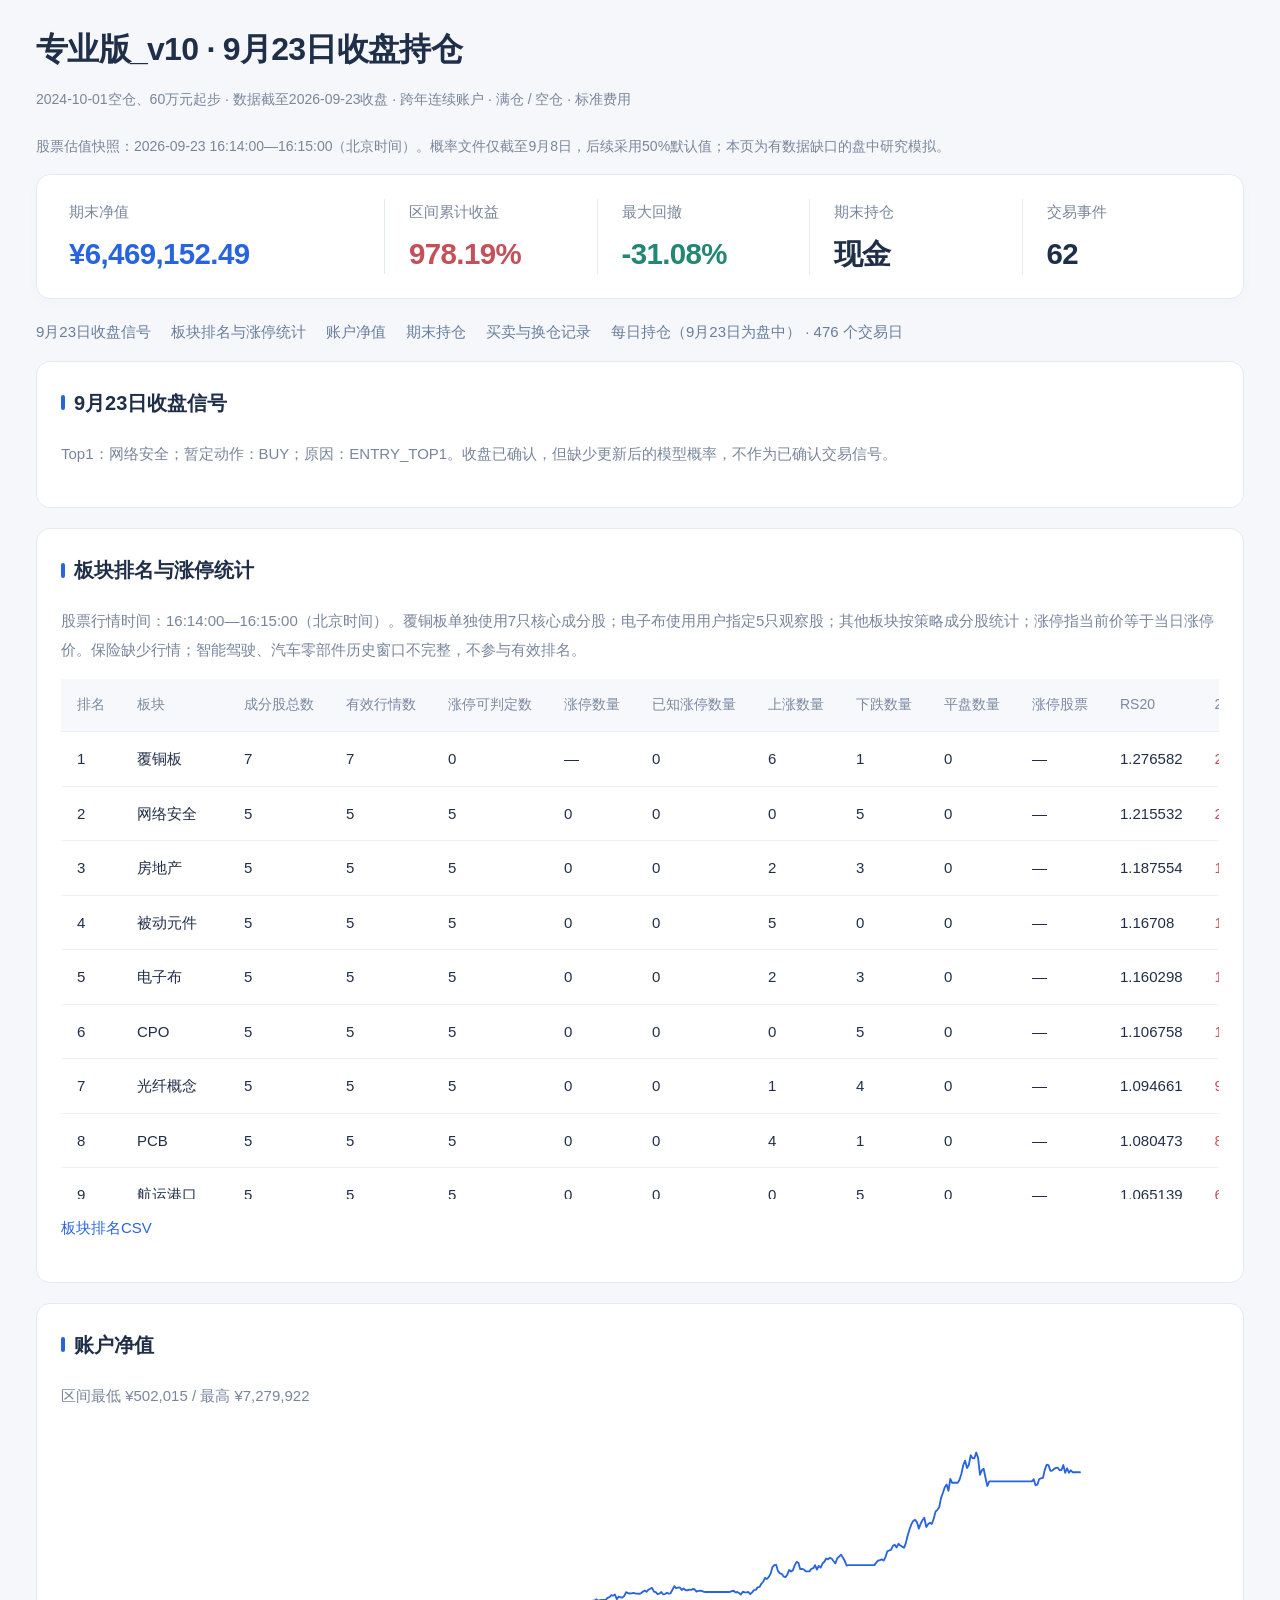
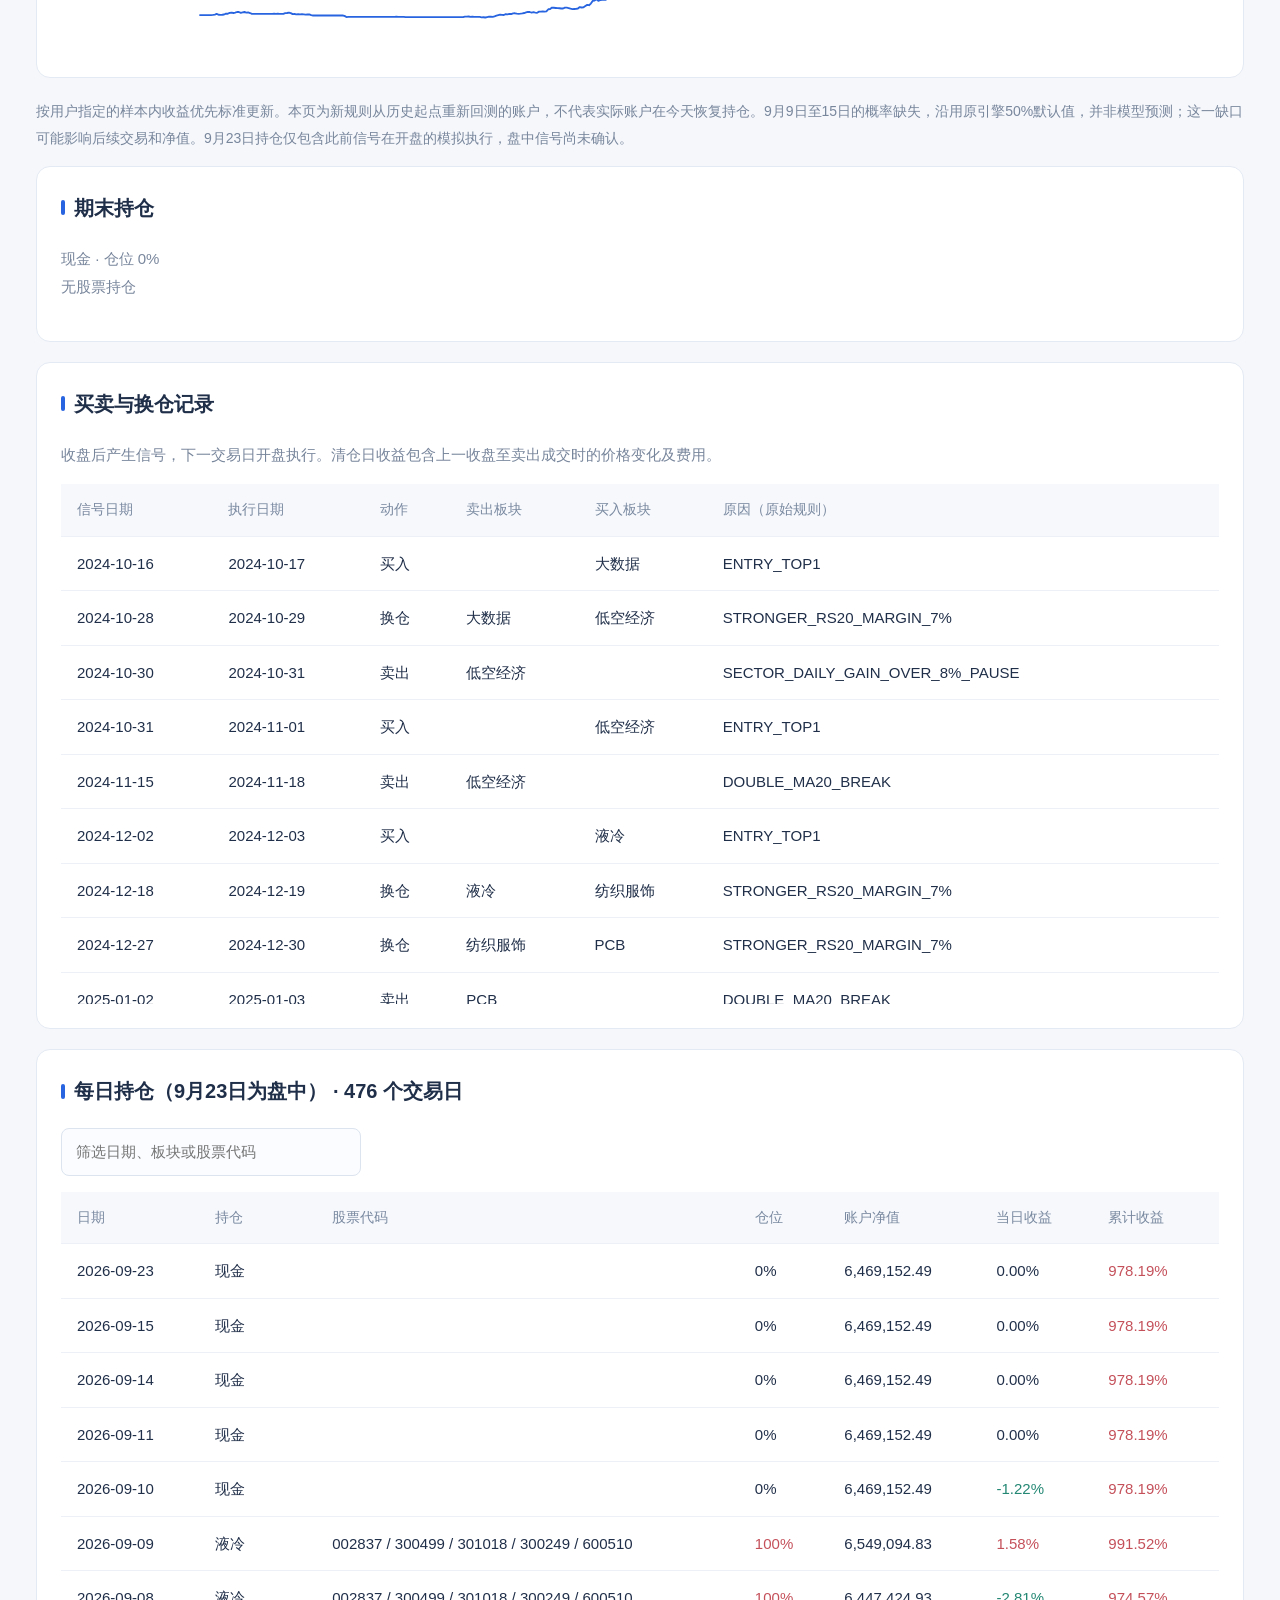
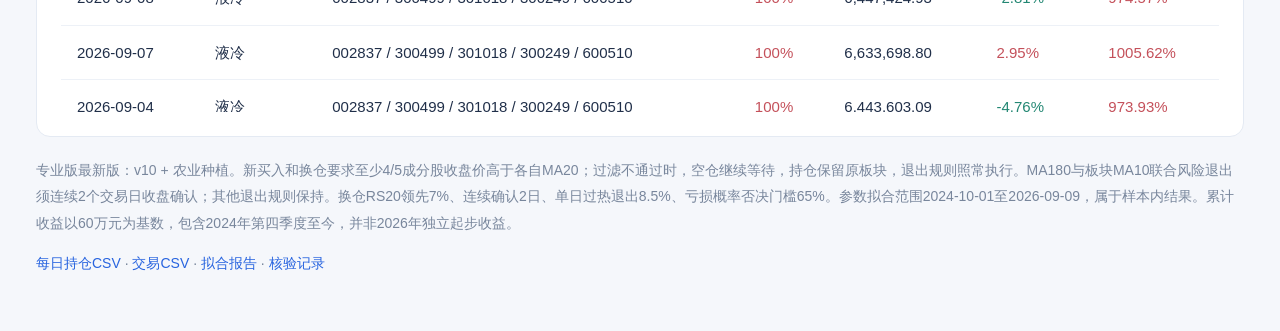
==== commit f83bbb14: "Refresh all professional v10 sections for Sep 23" ====
--- a/reports/professional/professional_holdings.html
+++ b/reports/professional/professional_holdings.html
@@ -1,7 +1,7 @@
-<!doctype html><html lang="zh-CN"><head><meta charset="utf-8"><meta name="viewport" content="width=device-width,initial-scale=1"><title>专业版_v10 · 9月23日板块排名 / 9月21日收盘账户</title><style>body{margin:0;background:#f4f6f8;color:#182638;font:15px -apple-system,BlinkMacSystemFont,"PingFang SC",sans-serif}main{max-width:1280px;margin:auto;padding:32px 24px}h1{font-size:32px;margin-bottom:10px}p{line-height:1.8;color:#526174}.metrics{display:flex;gap:28px;flex-wrap:wrap;padding:24px 0}.metrics b{display:block;font-size:27px;color:#182638;margin-top:8px}section{background:white;padding:24px;margin:20px 0;border:1px solid #dde4eb;border-radius:10px}.scroll{overflow:auto;max-height:650px}table{border-collapse:collapse;width:100%;white-space:nowrap;font-size:13px}th,td{padding:12px;text-align:left;border-bottom:1px solid #e7ecf1}th{background:#edf2f7;position:sticky;top:0}input{padding:10px;width:280px;max-width:90%;border:1px solid #b8c5d3;border-radius:5px;margin-bottom:16px}svg{width:100%;height:240px}a{color:#166a9e}</style><link rel="stylesheet" href="../../assets/report.css"></head><body><main>
- <h1>专业版_v10 · 9月23日板块排名 / 9月21日收盘账户</h1><p>2024-10-01空仓、60万元起步 · 数据截至2026-09-21收盘 · 跨年连续账户 · 满仓 / 空仓 · 标准费用</p>
- <p>股票估值快照：2026-09-21 15:00:00—15:00:00（北京时间）。概率文件仅截至9月8日，后续采用50%默认值；本页为有数据缺口的盘中研究模拟。</p><div class="metrics"><div>期末净值<b>¥6,469,152.49</b></div><div>区间累计收益<b>978.19%</b></div><div>最大回撤<b>-31.08%</b></div><div>期末持仓<b>现金</b></div><div>交易事件<b>62</b></div></div>
- <section><h2>9月21日收盘信号</h2><p>Top1：网络安全；暂定动作：BUY；原因：ENTRY_TOP1。收盘已确认，但缺少更新后的模型概率，不作为已确认交易信号。</p></section><section><h2>板块排名与涨停统计</h2><p>股票行情时间：15:00:00—15:00:00（北京时间）。覆铜板单独使用7只核心成分股；电子布使用用户指定5只观察股；其他板块按策略成分股统计；涨停指当前价等于当日涨停价。保险缺少行情；智能驾驶、汽车零部件历史窗口不完整，不参与有效排名。</p><div class="scroll"><table class="dataframe">
+<!doctype html><html lang="zh-CN"><head><meta charset="utf-8"><meta name="viewport" content="width=device-width,initial-scale=1"><title>专业版_v10 · 9月23日收盘持仓</title><style>body{margin:0;background:#f4f6f8;color:#182638;font:15px -apple-system,BlinkMacSystemFont,"PingFang SC",sans-serif}main{max-width:1280px;margin:auto;padding:32px 24px}h1{font-size:32px;margin-bottom:10px}p{line-height:1.8;color:#526174}.metrics{display:flex;gap:28px;flex-wrap:wrap;padding:24px 0}.metrics b{display:block;font-size:27px;color:#182638;margin-top:8px}section{background:white;padding:24px;margin:20px 0;border:1px solid #dde4eb;border-radius:10px}.scroll{overflow:auto;max-height:650px}table{border-collapse:collapse;width:100%;white-space:nowrap;font-size:13px}th,td{padding:12px;text-align:left;border-bottom:1px solid #e7ecf1}th{background:#edf2f7;position:sticky;top:0}input{padding:10px;width:280px;max-width:90%;border:1px solid #b8c5d3;border-radius:5px;margin-bottom:16px}svg{width:100%;height:240px}a{color:#166a9e}</style><link rel="stylesheet" href="../../assets/report.css"></head><body><main>
+ <h1>专业版_v10 · 9月23日收盘持仓</h1><p>2024-10-01空仓、60万元起步 · 数据截至2026-09-23收盘 · 跨年连续账户 · 满仓 / 空仓 · 标准费用</p>
+ <p>股票估值快照：2026-09-23 16:14:00—16:15:00（北京时间）。概率文件仅截至9月8日，后续采用50%默认值；本页为有数据缺口的盘中研究模拟。</p><div class="metrics"><div>期末净值<b>¥6,469,152.49</b></div><div>区间累计收益<b>978.19%</b></div><div>最大回撤<b>-31.08%</b></div><div>期末持仓<b>现金</b></div><div>交易事件<b>62</b></div></div>
+ <section><h2>9月23日收盘信号</h2><p>Top1：网络安全；暂定动作：BUY；原因：ENTRY_TOP1。收盘已确认，但缺少更新后的模型概率，不作为已确认交易信号。</p></section><section><h2>板块排名与涨停统计</h2><p>股票行情时间：16:14:00—16:15:00（北京时间）。覆铜板单独使用7只核心成分股；电子布使用用户指定5只观察股；其他板块按策略成分股统计；涨停指当前价等于当日涨停价。保险缺少行情；智能驾驶、汽车零部件历史窗口不完整，不参与有效排名。</p><div class="scroll"><table class="dataframe">
   <thead>
     <tr style="text-align: right;">
       <th>排名</th>
@@ -32,19 +32,19 @@
       <td>7</td>
       <td>7</td>
       <td>0</td>
-      <td>NaN</td>
+      <td>—</td>
       <td>0</td>
       <td>6</td>
       <td>1</td>
       <td>0</td>
-      <td>NaN</td>
-      <td>1.2766</td>
+      <td>—</td>
+      <td>1.276582</td>
       <td>27.66%</td>
       <td>1.57%</td>
       <td>85.71%</td>
       <td>True</td>
       <td>True</td>
-      <td>NaN</td>
+      <td>—</td>
       <td>True</td>
     </tr>
     <tr>
@@ -53,19 +53,19 @@
       <td>5</td>
       <td>5</td>
       <td>5</td>
-      <td>0.0</td>
-      <td>0</td>
-      <td>0</td>
-      <td>5</td>
-      <td>0</td>
-      <td>NaN</td>
-      <td>1.2155</td>
+      <td>0</td>
+      <td>0</td>
+      <td>0</td>
+      <td>5</td>
+      <td>0</td>
+      <td>—</td>
+      <td>1.215532</td>
       <td>21.55%</td>
       <td>-3.23%</td>
       <td>100.00%</td>
       <td>True</td>
       <td>True</td>
-      <td>NaN</td>
+      <td>—</td>
       <td>True</td>
     </tr>
     <tr>
@@ -74,19 +74,19 @@
       <td>5</td>
       <td>5</td>
       <td>5</td>
-      <td>0.0</td>
+      <td>0</td>
       <td>0</td>
       <td>2</td>
       <td>3</td>
       <td>0</td>
-      <td>NaN</td>
-      <td>1.1876</td>
+      <td>—</td>
+      <td>1.187554</td>
       <td>18.76%</td>
       <td>2.43%</td>
       <td>100.00%</td>
       <td>True</td>
       <td>True</td>
-      <td>NaN</td>
+      <td>—</td>
       <td>True</td>
     </tr>
     <tr>
@@ -95,19 +95,19 @@
       <td>5</td>
       <td>5</td>
       <td>5</td>
-      <td>0.0</td>
-      <td>0</td>
-      <td>5</td>
-      <td>0</td>
-      <td>0</td>
-      <td>NaN</td>
-      <td>1.1671</td>
+      <td>0</td>
+      <td>0</td>
+      <td>5</td>
+      <td>0</td>
+      <td>0</td>
+      <td>—</td>
+      <td>1.16708</td>
       <td>16.71%</td>
       <td>1.21%</td>
       <td>100.00%</td>
       <td>True</td>
       <td>True</td>
-      <td>NaN</td>
+      <td>—</td>
       <td>True</td>
     </tr>
     <tr>
@@ -116,19 +116,19 @@
       <td>5</td>
       <td>5</td>
       <td>5</td>
-      <td>0.0</td>
+      <td>0</td>
       <td>0</td>
       <td>2</td>
       <td>3</td>
       <td>0</td>
-      <td>NaN</td>
-      <td>1.1603</td>
+      <td>—</td>
+      <td>1.160298</td>
       <td>16.03%</td>
       <td>-0.48%</td>
       <td>100.00%</td>
       <td>True</td>
       <td>True</td>
-      <td>NaN</td>
+      <td>—</td>
       <td>True</td>
     </tr>
     <tr>
@@ -137,19 +137,19 @@
       <td>5</td>
       <td>5</td>
       <td>5</td>
-      <td>0.0</td>
-      <td>0</td>
-      <td>0</td>
-      <td>5</td>
-      <td>0</td>
-      <td>NaN</td>
-      <td>1.1068</td>
+      <td>0</td>
+      <td>0</td>
+      <td>0</td>
+      <td>5</td>
+      <td>0</td>
+      <td>—</td>
+      <td>1.106758</td>
       <td>10.68%</td>
       <td>-0.57%</td>
       <td>100.00%</td>
       <td>True</td>
       <td>True</td>
-      <td>NaN</td>
+      <td>—</td>
       <td>True</td>
     </tr>
     <tr>
@@ -158,19 +158,19 @@
       <td>5</td>
       <td>5</td>
       <td>5</td>
-      <td>0.0</td>
+      <td>0</td>
       <td>0</td>
       <td>1</td>
       <td>4</td>
       <td>0</td>
-      <td>NaN</td>
-      <td>1.0947</td>
+      <td>—</td>
+      <td>1.094661</td>
       <td>9.47%</td>
       <td>-2.43%</td>
       <td>100.00%</td>
       <td>False</td>
       <td>True</td>
-      <td>NaN</td>
+      <td>—</td>
       <td>False</td>
     </tr>
     <tr>
@@ -179,19 +179,19 @@
       <td>5</td>
       <td>5</td>
       <td>5</td>
-      <td>0.0</td>
+      <td>0</td>
       <td>0</td>
       <td>4</td>
       <td>1</td>
       <td>0</td>
-      <td>NaN</td>
-      <td>1.0805</td>
+      <td>—</td>
+      <td>1.080473</td>
       <td>8.05%</td>
       <td>1.20%</td>
       <td>60.00%</td>
       <td>False</td>
       <td>False</td>
-      <td>NaN</td>
+      <td>—</td>
       <td>False</td>
     </tr>
     <tr>
@@ -200,19 +200,19 @@
       <td>5</td>
       <td>5</td>
       <td>5</td>
-      <td>0.0</td>
-      <td>0</td>
-      <td>0</td>
-      <td>5</td>
-      <td>0</td>
-      <td>NaN</td>
-      <td>1.0651</td>
+      <td>0</td>
+      <td>0</td>
+      <td>0</td>
+      <td>5</td>
+      <td>0</td>
+      <td>—</td>
+      <td>1.065139</td>
       <td>6.51%</td>
       <td>-2.49%</td>
       <td>60.00%</td>
       <td>False</td>
       <td>False</td>
-      <td>NaN</td>
+      <td>—</td>
       <td>False</td>
     </tr>
     <tr>
@@ -221,19 +221,19 @@
       <td>5</td>
       <td>5</td>
       <td>5</td>
-      <td>0.0</td>
+      <td>0</td>
       <td>0</td>
       <td>2</td>
       <td>3</td>
       <td>0</td>
-      <td>NaN</td>
-      <td>1.0592</td>
+      <td>—</td>
+      <td>1.059222</td>
       <td>5.92%</td>
       <td>2.18%</td>
       <td>20.00%</td>
       <td>False</td>
       <td>False</td>
-      <td>NaN</td>
+      <td>—</td>
       <td>False</td>
     </tr>
     <tr>
@@ -242,19 +242,19 @@
       <td>5</td>
       <td>5</td>
       <td>5</td>
-      <td>0.0</td>
+      <td>0</td>
       <td>0</td>
       <td>1</td>
       <td>4</td>
       <td>0</td>
-      <td>NaN</td>
-      <td>1.0392</td>
+      <td>—</td>
+      <td>1.039223</td>
       <td>3.92%</td>
       <td>-0.15%</td>
       <td>40.00%</td>
       <td>False</td>
       <td>False</td>
-      <td>NaN</td>
+      <td>—</td>
       <td>False</td>
     </tr>
     <tr>
@@ -263,19 +263,19 @@
       <td>5</td>
       <td>5</td>
       <td>5</td>
-      <td>0.0</td>
-      <td>0</td>
-      <td>0</td>
-      <td>5</td>
-      <td>0</td>
-      <td>NaN</td>
-      <td>1.0376</td>
+      <td>0</td>
+      <td>0</td>
+      <td>0</td>
+      <td>5</td>
+      <td>0</td>
+      <td>—</td>
+      <td>1.037585</td>
       <td>3.76%</td>
       <td>-0.96%</td>
       <td>20.00%</td>
       <td>False</td>
       <td>False</td>
-      <td>NaN</td>
+      <td>—</td>
       <td>False</td>
     </tr>
     <tr>
@@ -284,19 +284,19 @@
       <td>5</td>
       <td>5</td>
       <td>5</td>
-      <td>0.0</td>
-      <td>0</td>
-      <td>0</td>
-      <td>5</td>
-      <td>0</td>
-      <td>NaN</td>
-      <td>1.0297</td>
+      <td>0</td>
+      <td>0</td>
+      <td>0</td>
+      <td>5</td>
+      <td>0</td>
+      <td>—</td>
+      <td>1.029665</td>
       <td>2.97%</td>
       <td>-1.27%</td>
       <td>40.00%</td>
       <td>False</td>
       <td>False</td>
-      <td>NaN</td>
+      <td>—</td>
       <td>False</td>
     </tr>
     <tr>
@@ -305,19 +305,19 @@
       <td>5</td>
       <td>5</td>
       <td>5</td>
-      <td>0.0</td>
+      <td>0</td>
       <td>0</td>
       <td>1</td>
       <td>4</td>
       <td>0</td>
-      <td>NaN</td>
-      <td>1.0291</td>
+      <td>—</td>
+      <td>1.029074</td>
       <td>2.91%</td>
       <td>-0.59%</td>
       <td>60.00%</td>
       <td>False</td>
       <td>False</td>
-      <td>NaN</td>
+      <td>—</td>
       <td>False</td>
     </tr>
     <tr>
@@ -326,19 +326,19 @@
       <td>5</td>
       <td>5</td>
       <td>5</td>
-      <td>0.0</td>
+      <td>0</td>
       <td>0</td>
       <td>2</td>
       <td>2</td>
       <td>1</td>
-      <td>NaN</td>
-      <td>1.0269</td>
+      <td>—</td>
+      <td>1.026902</td>
       <td>2.69%</td>
       <td>0.66%</td>
       <td>20.00%</td>
       <td>False</td>
       <td>False</td>
-      <td>NaN</td>
+      <td>—</td>
       <td>False</td>
     </tr>
     <tr>
@@ -347,19 +347,19 @@
       <td>5</td>
       <td>5</td>
       <td>5</td>
-      <td>0.0</td>
-      <td>0</td>
-      <td>0</td>
-      <td>5</td>
-      <td>0</td>
-      <td>NaN</td>
-      <td>1.0207</td>
+      <td>0</td>
+      <td>0</td>
+      <td>0</td>
+      <td>5</td>
+      <td>0</td>
+      <td>—</td>
+      <td>1.020716</td>
       <td>2.07%</td>
       <td>-0.58%</td>
       <td>40.00%</td>
       <td>False</td>
       <td>False</td>
-      <td>NaN</td>
+      <td>—</td>
       <td>False</td>
     </tr>
     <tr>
@@ -368,19 +368,19 @@
       <td>5</td>
       <td>5</td>
       <td>5</td>
-      <td>0.0</td>
+      <td>0</td>
       <td>0</td>
       <td>2</td>
       <td>3</td>
       <td>0</td>
-      <td>NaN</td>
-      <td>1.0181</td>
+      <td>—</td>
+      <td>1.018051</td>
       <td>1.81%</td>
       <td>-0.40%</td>
       <td>80.00%</td>
       <td>False</td>
       <td>True</td>
-      <td>NaN</td>
+      <td>—</td>
       <td>False</td>
     </tr>
     <tr>
@@ -389,19 +389,19 @@
       <td>5</td>
       <td>5</td>
       <td>5</td>
-      <td>0.0</td>
+      <td>0</td>
       <td>0</td>
       <td>1</td>
       <td>3</td>
       <td>1</td>
-      <td>NaN</td>
-      <td>1.0160</td>
+      <td>—</td>
+      <td>1.016044</td>
       <td>1.60%</td>
       <td>-1.54%</td>
       <td>40.00%</td>
       <td>False</td>
       <td>False</td>
-      <td>NaN</td>
+      <td>—</td>
       <td>False</td>
     </tr>
     <tr>
@@ -410,19 +410,19 @@
       <td>5</td>
       <td>5</td>
       <td>5</td>
-      <td>0.0</td>
+      <td>0</td>
       <td>0</td>
       <td>1</td>
       <td>4</td>
       <td>0</td>
-      <td>NaN</td>
-      <td>1.0128</td>
+      <td>—</td>
+      <td>1.012813</td>
       <td>1.28%</td>
       <td>-0.86%</td>
       <td>20.00%</td>
       <td>False</td>
       <td>False</td>
-      <td>NaN</td>
+      <td>—</td>
       <td>False</td>
     </tr>
     <tr>
@@ -431,19 +431,19 @@
       <td>5</td>
       <td>5</td>
       <td>5</td>
-      <td>0.0</td>
-      <td>0</td>
-      <td>0</td>
-      <td>5</td>
-      <td>0</td>
-      <td>NaN</td>
-      <td>1.0109</td>
+      <td>0</td>
+      <td>0</td>
+      <td>0</td>
+      <td>5</td>
+      <td>0</td>
+      <td>—</td>
+      <td>1.010915</td>
       <td>1.09%</td>
       <td>-1.10%</td>
       <td>20.00%</td>
       <td>False</td>
       <td>False</td>
-      <td>NaN</td>
+      <td>—</td>
       <td>False</td>
     </tr>
     <tr>
@@ -452,19 +452,19 @@
       <td>5</td>
       <td>5</td>
       <td>5</td>
-      <td>0.0</td>
+      <td>0</td>
       <td>0</td>
       <td>2</td>
       <td>3</td>
       <td>0</td>
-      <td>NaN</td>
-      <td>1.0101</td>
+      <td>—</td>
+      <td>1.01007</td>
       <td>1.01%</td>
       <td>-0.41%</td>
       <td>60.00%</td>
       <td>False</td>
       <td>False</td>
-      <td>NaN</td>
+      <td>—</td>
       <td>False</td>
     </tr>
     <tr>
@@ -473,19 +473,19 @@
       <td>5</td>
       <td>5</td>
       <td>5</td>
-      <td>0.0</td>
+      <td>0</td>
       <td>0</td>
       <td>2</td>
       <td>3</td>
       <td>0</td>
-      <td>NaN</td>
-      <td>1.0086</td>
+      <td>—</td>
+      <td>1.008628</td>
       <td>0.86%</td>
       <td>-0.04%</td>
       <td>60.00%</td>
       <td>False</td>
       <td>False</td>
-      <td>NaN</td>
+      <td>—</td>
       <td>False</td>
     </tr>
     <tr>
@@ -494,19 +494,19 @@
       <td>5</td>
       <td>5</td>
       <td>5</td>
-      <td>0.0</td>
-      <td>0</td>
-      <td>0</td>
-      <td>5</td>
-      <td>0</td>
-      <td>NaN</td>
-      <td>1.0085</td>
+      <td>0</td>
+      <td>0</td>
+      <td>0</td>
+      <td>5</td>
+      <td>0</td>
+      <td>—</td>
+      <td>1.008503</td>
       <td>0.85%</td>
       <td>-2.47%</td>
       <td>40.00%</td>
       <td>False</td>
       <td>False</td>
-      <td>NaN</td>
+      <td>—</td>
       <td>False</td>
     </tr>
     <tr>
@@ -515,19 +515,19 @@
       <td>5</td>
       <td>5</td>
       <td>5</td>
-      <td>0.0</td>
+      <td>0</td>
       <td>0</td>
       <td>1</td>
       <td>4</td>
       <td>0</td>
-      <td>NaN</td>
-      <td>1.0046</td>
+      <td>—</td>
+      <td>1.004581</td>
       <td>0.46%</td>
       <td>-0.24%</td>
       <td>40.00%</td>
       <td>False</td>
       <td>False</td>
-      <td>NaN</td>
+      <td>—</td>
       <td>False</td>
     </tr>
     <tr>
@@ -536,19 +536,19 @@
       <td>5</td>
       <td>5</td>
       <td>5</td>
-      <td>0.0</td>
-      <td>0</td>
-      <td>0</td>
-      <td>5</td>
-      <td>0</td>
-      <td>NaN</td>
-      <td>1.0039</td>
+      <td>0</td>
+      <td>0</td>
+      <td>0</td>
+      <td>5</td>
+      <td>0</td>
+      <td>—</td>
+      <td>1.003905</td>
       <td>0.39%</td>
       <td>-1.35%</td>
       <td>20.00%</td>
       <td>False</td>
       <td>False</td>
-      <td>NaN</td>
+      <td>—</td>
       <td>False</td>
     </tr>
     <tr>
@@ -557,19 +557,19 @@
       <td>5</td>
       <td>5</td>
       <td>5</td>
-      <td>0.0</td>
-      <td>0</td>
-      <td>0</td>
-      <td>5</td>
-      <td>0</td>
-      <td>NaN</td>
-      <td>1.0019</td>
+      <td>0</td>
+      <td>0</td>
+      <td>0</td>
+      <td>5</td>
+      <td>0</td>
+      <td>—</td>
+      <td>1.00192</td>
       <td>0.19%</td>
       <td>-2.11%</td>
       <td>20.00%</td>
       <td>False</td>
       <td>False</td>
-      <td>NaN</td>
+      <td>—</td>
       <td>False</td>
     </tr>
     <tr>
@@ -578,19 +578,19 @@
       <td>5</td>
       <td>5</td>
       <td>5</td>
-      <td>0.0</td>
+      <td>0</td>
       <td>0</td>
       <td>3</td>
       <td>2</td>
       <td>0</td>
-      <td>NaN</td>
-      <td>1.0011</td>
+      <td>—</td>
+      <td>1.001085</td>
       <td>0.11%</td>
       <td>-0.12%</td>
       <td>40.00%</td>
       <td>False</td>
       <td>False</td>
-      <td>NaN</td>
+      <td>—</td>
       <td>False</td>
     </tr>
     <tr>
@@ -599,19 +599,19 @@
       <td>5</td>
       <td>5</td>
       <td>5</td>
-      <td>0.0</td>
-      <td>0</td>
-      <td>0</td>
-      <td>5</td>
-      <td>0</td>
-      <td>NaN</td>
-      <td>1.0004</td>
+      <td>0</td>
+      <td>0</td>
+      <td>0</td>
+      <td>5</td>
+      <td>0</td>
+      <td>—</td>
+      <td>1.000437</td>
       <td>0.04%</td>
       <td>-2.21%</td>
       <td>0.00%</td>
       <td>False</td>
       <td>False</td>
-      <td>NaN</td>
+      <td>—</td>
       <td>False</td>
     </tr>
     <tr>
@@ -620,19 +620,19 @@
       <td>5</td>
       <td>5</td>
       <td>5</td>
-      <td>0.0</td>
-      <td>0</td>
-      <td>0</td>
-      <td>5</td>
-      <td>0</td>
-      <td>NaN</td>
-      <td>0.9901</td>
+      <td>0</td>
+      <td>0</td>
+      <td>0</td>
+      <td>5</td>
+      <td>0</td>
+      <td>—</td>
+      <td>0.990115</td>
       <td>-0.99%</td>
       <td>-0.43%</td>
       <td>0.00%</td>
       <td>False</td>
       <td>False</td>
-      <td>NaN</td>
+      <td>—</td>
       <td>False</td>
     </tr>
     <tr>
@@ -641,19 +641,19 @@
       <td>5</td>
       <td>5</td>
       <td>5</td>
-      <td>0.0</td>
+      <td>0</td>
       <td>0</td>
       <td>3</td>
       <td>2</td>
       <td>0</td>
-      <td>NaN</td>
-      <td>0.9898</td>
+      <td>—</td>
+      <td>0.98981</td>
       <td>-1.02%</td>
       <td>0.25%</td>
       <td>40.00%</td>
       <td>False</td>
       <td>False</td>
-      <td>NaN</td>
+      <td>—</td>
       <td>False</td>
     </tr>
     <tr>
@@ -662,19 +662,19 @@
       <td>5</td>
       <td>5</td>
       <td>5</td>
-      <td>0.0</td>
+      <td>0</td>
       <td>0</td>
       <td>3</td>
       <td>2</td>
       <td>0</td>
-      <td>NaN</td>
-      <td>0.9810</td>
+      <td>—</td>
+      <td>0.980996</td>
       <td>-1.90%</td>
       <td>-0.16%</td>
       <td>40.00%</td>
       <td>False</td>
       <td>False</td>
-      <td>NaN</td>
+      <td>—</td>
       <td>False</td>
     </tr>
     <tr>
@@ -683,19 +683,19 @@
       <td>5</td>
       <td>5</td>
       <td>5</td>
-      <td>0.0</td>
+      <td>0</td>
       <td>0</td>
       <td>2</td>
       <td>3</td>
       <td>0</td>
-      <td>NaN</td>
-      <td>0.9804</td>
+      <td>—</td>
+      <td>0.980436</td>
       <td>-1.96%</td>
       <td>-0.20%</td>
       <td>100.00%</td>
       <td>False</td>
       <td>True</td>
-      <td>NaN</td>
+      <td>—</td>
       <td>False</td>
     </tr>
     <tr>
@@ -704,19 +704,19 @@
       <td>5</td>
       <td>5</td>
       <td>5</td>
-      <td>0.0</td>
-      <td>0</td>
-      <td>0</td>
-      <td>5</td>
-      <td>0</td>
-      <td>NaN</td>
-      <td>0.9803</td>
+      <td>0</td>
+      <td>0</td>
+      <td>0</td>
+      <td>5</td>
+      <td>0</td>
+      <td>—</td>
+      <td>0.980266</td>
       <td>-1.97%</td>
       <td>-1.54%</td>
       <td>20.00%</td>
       <td>False</td>
       <td>False</td>
-      <td>NaN</td>
+      <td>—</td>
       <td>False</td>
     </tr>
     <tr>
@@ -725,19 +725,19 @@
       <td>5</td>
       <td>5</td>
       <td>5</td>
-      <td>0.0</td>
+      <td>0</td>
       <td>0</td>
       <td>1</td>
       <td>4</td>
       <td>0</td>
-      <td>NaN</td>
-      <td>0.9794</td>
+      <td>—</td>
+      <td>0.979384</td>
       <td>-2.06%</td>
       <td>-0.38%</td>
       <td>0.00%</td>
       <td>False</td>
       <td>False</td>
-      <td>NaN</td>
+      <td>—</td>
       <td>False</td>
     </tr>
     <tr>
@@ -746,19 +746,19 @@
       <td>5</td>
       <td>5</td>
       <td>5</td>
-      <td>0.0</td>
-      <td>0</td>
-      <td>0</td>
-      <td>5</td>
-      <td>0</td>
-      <td>NaN</td>
-      <td>0.9774</td>
+      <td>0</td>
+      <td>0</td>
+      <td>0</td>
+      <td>5</td>
+      <td>0</td>
+      <td>—</td>
+      <td>0.977424</td>
       <td>-2.26%</td>
       <td>-1.95%</td>
       <td>20.00%</td>
       <td>False</td>
       <td>False</td>
-      <td>NaN</td>
+      <td>—</td>
       <td>False</td>
     </tr>
     <tr>
@@ -767,19 +767,19 @@
       <td>5</td>
       <td>5</td>
       <td>5</td>
-      <td>0.0</td>
-      <td>0</td>
-      <td>0</td>
-      <td>5</td>
-      <td>0</td>
-      <td>NaN</td>
-      <td>0.9735</td>
+      <td>0</td>
+      <td>0</td>
+      <td>0</td>
+      <td>5</td>
+      <td>0</td>
+      <td>—</td>
+      <td>0.973506</td>
       <td>-2.65%</td>
       <td>-1.92%</td>
       <td>20.00%</td>
       <td>False</td>
       <td>False</td>
-      <td>NaN</td>
+      <td>—</td>
       <td>False</td>
     </tr>
     <tr>
@@ -788,19 +788,19 @@
       <td>5</td>
       <td>5</td>
       <td>5</td>
-      <td>0.0</td>
+      <td>0</td>
       <td>0</td>
       <td>2</td>
       <td>3</td>
       <td>0</td>
-      <td>NaN</td>
-      <td>0.9731</td>
+      <td>—</td>
+      <td>0.973067</td>
       <td>-2.69%</td>
       <td>1.15%</td>
       <td>0.00%</td>
       <td>False</td>
       <td>False</td>
-      <td>NaN</td>
+      <td>—</td>
       <td>False</td>
     </tr>
     <tr>
@@ -809,19 +809,19 @@
       <td>5</td>
       <td>5</td>
       <td>5</td>
-      <td>0.0</td>
+      <td>0</td>
       <td>0</td>
       <td>3</td>
       <td>2</td>
       <td>0</td>
-      <td>NaN</td>
-      <td>0.9717</td>
+      <td>—</td>
+      <td>0.971651</td>
       <td>-2.83%</td>
       <td>0.06%</td>
       <td>60.00%</td>
       <td>False</td>
       <td>False</td>
-      <td>NaN</td>
+      <td>—</td>
       <td>False</td>
     </tr>
     <tr>
@@ -830,19 +830,19 @@
       <td>5</td>
       <td>5</td>
       <td>5</td>
-      <td>0.0</td>
-      <td>0</td>
-      <td>0</td>
-      <td>5</td>
-      <td>0</td>
-      <td>NaN</td>
-      <td>0.9716</td>
+      <td>0</td>
+      <td>0</td>
+      <td>0</td>
+      <td>5</td>
+      <td>0</td>
+      <td>—</td>
+      <td>0.971551</td>
       <td>-2.84%</td>
       <td>-1.73%</td>
       <td>0.00%</td>
       <td>False</td>
       <td>False</td>
-      <td>NaN</td>
+      <td>—</td>
       <td>False</td>
     </tr>
     <tr>
@@ -851,19 +851,19 @@
       <td>5</td>
       <td>5</td>
       <td>5</td>
-      <td>0.0</td>
+      <td>0</td>
       <td>0</td>
       <td>1</td>
       <td>4</td>
       <td>0</td>
-      <td>NaN</td>
-      <td>0.9714</td>
+      <td>—</td>
+      <td>0.971383</td>
       <td>-2.86%</td>
       <td>-1.93%</td>
       <td>20.00%</td>
       <td>False</td>
       <td>False</td>
-      <td>NaN</td>
+      <td>—</td>
       <td>False</td>
     </tr>
     <tr>
@@ -872,19 +872,19 @@
       <td>5</td>
       <td>5</td>
       <td>5</td>
-      <td>0.0</td>
+      <td>0</td>
       <td>0</td>
       <td>0</td>
       <td>4</td>
       <td>1</td>
-      <td>NaN</td>
-      <td>0.9707</td>
+      <td>—</td>
+      <td>0.970698</td>
       <td>-2.93%</td>
       <td>-0.29%</td>
       <td>0.00%</td>
       <td>False</td>
       <td>False</td>
-      <td>NaN</td>
+      <td>—</td>
       <td>False</td>
     </tr>
     <tr>
@@ -893,19 +893,19 @@
       <td>5</td>
       <td>5</td>
       <td>5</td>
-      <td>0.0</td>
+      <td>0</td>
       <td>0</td>
       <td>1</td>
       <td>3</td>
       <td>1</td>
-      <td>NaN</td>
-      <td>0.9689</td>
+      <td>—</td>
+      <td>0.968944</td>
       <td>-3.11%</td>
       <td>0.36%</td>
       <td>20.00%</td>
       <td>False</td>
       <td>False</td>
-      <td>NaN</td>
+      <td>—</td>
       <td>False</td>
     </tr>
     <tr>
@@ -914,19 +914,19 @@
       <td>5</td>
       <td>5</td>
       <td>5</td>
-      <td>0.0</td>
-      <td>0</td>
-      <td>0</td>
-      <td>5</td>
-      <td>0</td>
-      <td>NaN</td>
-      <td>0.9646</td>
+      <td>0</td>
+      <td>0</td>
+      <td>0</td>
+      <td>5</td>
+      <td>0</td>
+      <td>—</td>
+      <td>0.964603</td>
       <td>-3.54%</td>
       <td>-0.41%</td>
       <td>20.00%</td>
       <td>False</td>
       <td>False</td>
-      <td>NaN</td>
+      <td>—</td>
       <td>False</td>
     </tr>
     <tr>
@@ -935,19 +935,19 @@
       <td>5</td>
       <td>5</td>
       <td>5</td>
-      <td>0.0</td>
+      <td>0</td>
       <td>0</td>
       <td>1</td>
       <td>4</td>
       <td>0</td>
-      <td>NaN</td>
-      <td>0.9640</td>
+      <td>—</td>
+      <td>0.96403</td>
       <td>-3.60%</td>
       <td>-0.12%</td>
       <td>20.00%</td>
       <td>False</td>
       <td>False</td>
-      <td>NaN</td>
+      <td>—</td>
       <td>False</td>
     </tr>
     <tr>
@@ -956,19 +956,19 @@
       <td>5</td>
       <td>5</td>
       <td>5</td>
-      <td>0.0</td>
-      <td>0</td>
-      <td>0</td>
-      <td>5</td>
-      <td>0</td>
-      <td>NaN</td>
-      <td>0.9634</td>
+      <td>0</td>
+      <td>0</td>
+      <td>0</td>
+      <td>5</td>
+      <td>0</td>
+      <td>—</td>
+      <td>0.963446</td>
       <td>-3.66%</td>
       <td>-0.40%</td>
       <td>0.00%</td>
       <td>False</td>
       <td>False</td>
-      <td>NaN</td>
+      <td>—</td>
       <td>False</td>
     </tr>
     <tr>
@@ -977,19 +977,19 @@
       <td>5</td>
       <td>5</td>
       <td>5</td>
-      <td>0.0</td>
-      <td>0</td>
-      <td>0</td>
-      <td>5</td>
-      <td>0</td>
-      <td>NaN</td>
-      <td>0.9630</td>
+      <td>0</td>
+      <td>0</td>
+      <td>0</td>
+      <td>5</td>
+      <td>0</td>
+      <td>—</td>
+      <td>0.96299</td>
       <td>-3.70%</td>
       <td>-0.79%</td>
       <td>0.00%</td>
       <td>False</td>
       <td>False</td>
-      <td>NaN</td>
+      <td>—</td>
       <td>False</td>
     </tr>
     <tr>
@@ -998,19 +998,19 @@
       <td>5</td>
       <td>5</td>
       <td>5</td>
-      <td>0.0</td>
+      <td>0</td>
       <td>0</td>
       <td>3</td>
       <td>1</td>
       <td>1</td>
-      <td>NaN</td>
-      <td>0.9627</td>
+      <td>—</td>
+      <td>0.962739</td>
       <td>-3.73%</td>
       <td>0.12%</td>
       <td>20.00%</td>
       <td>False</td>
       <td>False</td>
-      <td>NaN</td>
+      <td>—</td>
       <td>False</td>
     </tr>
     <tr>
@@ -1019,19 +1019,19 @@
       <td>5</td>
       <td>5</td>
       <td>5</td>
-      <td>0.0</td>
+      <td>0</td>
       <td>0</td>
       <td>1</td>
       <td>4</td>
       <td>0</td>
-      <td>NaN</td>
-      <td>0.9625</td>
+      <td>—</td>
+      <td>0.962541</td>
       <td>-3.75%</td>
       <td>-0.86%</td>
       <td>40.00%</td>
       <td>False</td>
       <td>False</td>
-      <td>NaN</td>
+      <td>—</td>
       <td>False</td>
     </tr>
     <tr>
@@ -1040,19 +1040,19 @@
       <td>5</td>
       <td>5</td>
       <td>5</td>
-      <td>0.0</td>
-      <td>0</td>
-      <td>0</td>
-      <td>5</td>
-      <td>0</td>
-      <td>NaN</td>
-      <td>0.9586</td>
+      <td>0</td>
+      <td>0</td>
+      <td>0</td>
+      <td>5</td>
+      <td>0</td>
+      <td>—</td>
+      <td>0.958647</td>
       <td>-4.14%</td>
       <td>-0.71%</td>
       <td>60.00%</td>
       <td>False</td>
       <td>False</td>
-      <td>NaN</td>
+      <td>—</td>
       <td>False</td>
     </tr>
     <tr>
@@ -1061,19 +1061,19 @@
       <td>5</td>
       <td>5</td>
       <td>5</td>
-      <td>0.0</td>
+      <td>0</td>
       <td>0</td>
       <td>2</td>
       <td>3</td>
       <td>0</td>
-      <td>NaN</td>
-      <td>0.9579</td>
+      <td>—</td>
+      <td>0.957875</td>
       <td>-4.21%</td>
       <td>-0.04%</td>
       <td>0.00%</td>
       <td>False</td>
       <td>False</td>
-      <td>NaN</td>
+      <td>—</td>
       <td>False</td>
     </tr>
     <tr>
@@ -1082,19 +1082,19 @@
       <td>5</td>
       <td>5</td>
       <td>5</td>
-      <td>0.0</td>
+      <td>0</td>
       <td>0</td>
       <td>2</td>
       <td>3</td>
       <td>0</td>
-      <td>NaN</td>
-      <td>0.9547</td>
+      <td>—</td>
+      <td>0.954712</td>
       <td>-4.53%</td>
       <td>0.30%</td>
       <td>20.00%</td>
       <td>False</td>
       <td>False</td>
-      <td>NaN</td>
+      <td>—</td>
       <td>False</td>
     </tr>
     <tr>
@@ -1103,19 +1103,19 @@
       <td>5</td>
       <td>5</td>
       <td>5</td>
-      <td>0.0</td>
-      <td>0</td>
-      <td>0</td>
-      <td>5</td>
-      <td>0</td>
-      <td>NaN</td>
-      <td>0.9508</td>
+      <td>0</td>
+      <td>0</td>
+      <td>0</td>
+      <td>5</td>
+      <td>0</td>
+      <td>—</td>
+      <td>0.950823</td>
       <td>-4.92%</td>
       <td>-1.58%</td>
       <td>40.00%</td>
       <td>False</td>
       <td>False</td>
-      <td>NaN</td>
+      <td>—</td>
       <td>False</td>
     </tr>
     <tr>
@@ -1124,19 +1124,19 @@
       <td>5</td>
       <td>5</td>
       <td>5</td>
-      <td>0.0</td>
-      <td>0</td>
-      <td>0</td>
-      <td>5</td>
-      <td>0</td>
-      <td>NaN</td>
-      <td>0.9481</td>
+      <td>0</td>
+      <td>0</td>
+      <td>0</td>
+      <td>5</td>
+      <td>0</td>
+      <td>—</td>
+      <td>0.94809</td>
       <td>-5.19%</td>
       <td>-1.81%</td>
       <td>0.00%</td>
       <td>False</td>
       <td>False</td>
-      <td>NaN</td>
+      <td>—</td>
       <td>False</td>
     </tr>
     <tr>
@@ -1145,19 +1145,19 @@
       <td>5</td>
       <td>5</td>
       <td>5</td>
-      <td>0.0</td>
-      <td>0</td>
-      <td>0</td>
-      <td>5</td>
-      <td>0</td>
-      <td>NaN</td>
-      <td>0.9461</td>
+      <td>0</td>
+      <td>0</td>
+      <td>0</td>
+      <td>5</td>
+      <td>0</td>
+      <td>—</td>
+      <td>0.946137</td>
       <td>-5.39%</td>
       <td>-2.11%</td>
       <td>0.00%</td>
       <td>False</td>
       <td>False</td>
-      <td>NaN</td>
+      <td>—</td>
       <td>False</td>
     </tr>
     <tr>
@@ -1166,19 +1166,19 @@
       <td>5</td>
       <td>5</td>
       <td>5</td>
-      <td>0.0</td>
+      <td>0</td>
       <td>0</td>
       <td>4</td>
       <td>1</td>
       <td>0</td>
-      <td>NaN</td>
-      <td>0.9205</td>
+      <td>—</td>
+      <td>0.920521</td>
       <td>-7.95%</td>
       <td>0.58%</td>
       <td>0.00%</td>
       <td>False</td>
       <td>False</td>
-      <td>NaN</td>
+      <td>—</td>
       <td>False</td>
     </tr>
     <tr>
@@ -1187,19 +1187,19 @@
       <td>5</td>
       <td>5</td>
       <td>5</td>
-      <td>0.0</td>
-      <td>0</td>
-      <td>0</td>
-      <td>5</td>
-      <td>0</td>
-      <td>NaN</td>
-      <td>0.9155</td>
+      <td>0</td>
+      <td>0</td>
+      <td>0</td>
+      <td>5</td>
+      <td>0</td>
+      <td>—</td>
+      <td>0.915503</td>
       <td>-8.45%</td>
       <td>-1.07%</td>
       <td>0.00%</td>
       <td>False</td>
       <td>False</td>
-      <td>NaN</td>
+      <td>—</td>
       <td>False</td>
     </tr>
     <tr>
@@ -1208,19 +1208,19 @@
       <td>5</td>
       <td>5</td>
       <td>5</td>
-      <td>0.0</td>
+      <td>0</td>
       <td>0</td>
       <td>0</td>
       <td>4</td>
       <td>1</td>
-      <td>NaN</td>
-      <td>0.9112</td>
+      <td>—</td>
+      <td>0.911226</td>
       <td>-8.88%</td>
       <td>-0.81%</td>
       <td>0.00%</td>
       <td>False</td>
       <td>False</td>
-      <td>NaN</td>
+      <td>—</td>
       <td>False</td>
     </tr>
     <tr>
@@ -1229,19 +1229,19 @@
       <td>5</td>
       <td>5</td>
       <td>5</td>
-      <td>0.0</td>
+      <td>0</td>
       <td>0</td>
       <td>1</td>
       <td>4</td>
       <td>0</td>
-      <td>NaN</td>
-      <td>0.9020</td>
+      <td>—</td>
+      <td>0.902003</td>
       <td>-9.80%</td>
       <td>-1.71%</td>
       <td>40.00%</td>
       <td>False</td>
       <td>False</td>
-      <td>NaN</td>
+      <td>—</td>
       <td>False</td>
     </tr>
     <tr>
@@ -1250,19 +1250,19 @@
       <td>5</td>
       <td>5</td>
       <td>5</td>
-      <td>0.0</td>
+      <td>0</td>
       <td>0</td>
       <td>1</td>
       <td>3</td>
       <td>1</td>
-      <td>NaN</td>
-      <td>0.8939</td>
+      <td>—</td>
+      <td>0.893907</td>
       <td>-10.61%</td>
       <td>-0.99%</td>
       <td>0.00%</td>
       <td>False</td>
       <td>False</td>
-      <td>NaN</td>
+      <td>—</td>
       <td>False</td>
     </tr>
     <tr>
@@ -1271,19 +1271,19 @@
       <td>5</td>
       <td>5</td>
       <td>5</td>
-      <td>0.0</td>
+      <td>0</td>
       <td>0</td>
       <td>2</td>
       <td>3</td>
       <td>0</td>
-      <td>NaN</td>
-      <td>0.8368</td>
+      <td>—</td>
+      <td>0.83681</td>
       <td>-16.32%</td>
       <td>0.03%</td>
       <td>0.00%</td>
       <td>False</td>
       <td>False</td>
-      <td>NaN</td>
+      <td>—</td>
       <td>False</td>
     </tr>
     <tr>
@@ -1292,19 +1292,19 @@
       <td>5</td>
       <td>5</td>
       <td>5</td>
-      <td>0.0</td>
-      <td>0</td>
-      <td>0</td>
-      <td>5</td>
-      <td>0</td>
-      <td>NaN</td>
-      <td>0.8348</td>
+      <td>0</td>
+      <td>0</td>
+      <td>0</td>
+      <td>5</td>
+      <td>0</td>
+      <td>—</td>
+      <td>0.834804</td>
       <td>-16.52%</td>
       <td>-1.32%</td>
       <td>20.00%</td>
       <td>False</td>
       <td>False</td>
-      <td>NaN</td>
+      <td>—</td>
       <td>False</td>
     </tr>
     <tr>
@@ -1313,19 +1313,19 @@
       <td>5</td>
       <td>5</td>
       <td>5</td>
-      <td>0.0</td>
+      <td>0</td>
       <td>0</td>
       <td>1</td>
       <td>4</td>
       <td>0</td>
-      <td>NaN</td>
-      <td>0.8219</td>
+      <td>—</td>
+      <td>0.821922</td>
       <td>-17.81%</td>
       <td>-1.17%</td>
       <td>40.00%</td>
       <td>False</td>
       <td>False</td>
-      <td>NaN</td>
+      <td>—</td>
       <td>False</td>
     </tr>
     <tr>
@@ -1334,24 +1334,24 @@
       <td>5</td>
       <td>4</td>
       <td>4</td>
-      <td>NaN</td>
+      <td>—</td>
       <td>0</td>
       <td>0</td>
       <td>4</td>
       <td>0</td>
-      <td>NaN</td>
-      <td>—</td>
-      <td>—</td>
-      <td>—</td>
-      <td>—</td>
-      <td>NaN</td>
-      <td>NaN</td>
+      <td>—</td>
+      <td>—</td>
+      <td>—</td>
+      <td>—</td>
+      <td>—</td>
+      <td>—</td>
+      <td>—</td>
       <td>627.0</td>
       <td>False</td>
     </tr>
   </tbody>
 </table></div><p><a href="sector_ranking.csv">板块排名CSV</a></p></section><section><h2>账户净值</h2><p>区间最低 ¥502,015 / 最高 ¥7,279,922</p><svg viewBox="0 0 1000 240" role="img" aria-label="连续账户净值走势"><polyline points="20.0,207.4 22.0,207.4 24.0,207.4 26.1,207.4 28.1,207.4 30.1,207.4 32.1,207.4 34.1,207.2 36.2,206.8 38.2,206.1 40.2,207.0 42.2,207.1 44.3,207.0 46.3,206.7 48.3,205.8 50.3,205.9 52.3,204.9 54.4,204.6 56.4,205.1 58.4,204.7 60.4,204.0 62.4,204.0 64.5,204.9 66.5,204.4 68.5,204.0 70.5,204.6 72.5,204.5 74.6,205.1 76.6,206.0 78.6,206.0 80.6,206.0 82.7,206.0 84.7,206.0 86.7,206.0 88.7,206.0 90.7,206.0 92.8,206.0 94.8,206.0 96.8,206.0 98.8,206.0 100.8,205.9 102.9,206.1 104.9,205.9 106.9,206.0 108.9,206.0 110.9,206.0 113.0,205.2 115.0,205.1 117.0,204.7 119.0,205.2 121.1,206.3 123.1,206.2 125.1,206.5 127.1,206.3 129.1,206.5 131.2,206.4 133.2,206.6 135.2,206.8 137.2,206.7 139.2,206.7 141.3,207.5 143.3,207.8 145.3,207.8 147.3,207.8 149.3,207.8 151.4,207.8 153.4,207.8 155.4,207.8 157.4,207.8 159.5,207.8 161.5,207.8 163.5,207.8 165.5,207.8 167.5,207.8 169.6,207.8 171.6,207.8 173.6,207.8 175.6,207.8 177.6,208.2 179.7,209.5 181.7,209.4 183.7,209.4 185.7,209.4 187.7,209.4 189.8,209.4 191.8,209.4 193.8,209.4 195.8,209.4 197.9,209.4 199.9,209.4 201.9,209.4 203.9,209.4 205.9,209.4 208.0,209.4 210.0,209.4 212.0,209.4 214.0,209.4 216.0,209.4 218.1,209.4 220.1,209.4 222.1,209.4 224.1,209.4 226.1,209.4 228.2,209.4 230.2,209.4 232.2,209.4 234.2,209.2 236.3,209.3 238.3,209.4 240.3,209.3 242.3,209.4 244.3,209.6 246.4,209.6 248.4,209.6 250.4,209.6 252.4,209.6 254.4,209.6 256.5,209.6 258.5,209.6 260.5,209.6 262.5,209.6 264.5,209.6 266.6,209.6 268.6,209.6 270.6,209.6 272.6,209.6 274.7,209.6 276.7,209.6 278.7,209.6 280.7,209.6 282.7,209.6 284.8,209.6 286.8,209.6 288.8,209.6 290.8,209.6 292.8,209.6 294.9,209.6 296.9,209.6 298.9,209.6 300.9,209.6 302.9,209.6 305.0,209.6 307.0,209.5 309.0,209.0 311.0,209.0 313.1,208.9 315.1,209.4 317.1,209.1 319.1,209.4 321.1,209.3 323.2,209.3 325.2,209.4 327.2,209.8 329.2,209.7 331.2,210.0 333.3,209.5 335.3,209.1 337.3,209.2 339.3,209.4 341.3,208.7 343.4,207.9 345.4,207.4 347.4,206.9 349.4,207.2 351.5,207.3 353.5,206.4 355.5,206.6 357.5,206.0 359.5,206.2 361.6,205.5 363.6,205.4 365.6,205.8 367.6,206.0 369.6,205.8 371.7,205.5 373.7,205.1 375.7,204.5 377.7,203.9 379.7,204.0 381.8,204.7 383.8,204.2 385.8,204.6 387.8,204.9 389.9,203.6 391.9,203.5 393.9,203.4 395.9,203.6 397.9,203.4 400.0,201.0 402.0,200.7 404.0,199.2 406.0,199.4 408.0,199.6 410.1,199.8 412.1,199.9 414.1,200.2 416.1,200.2 418.1,199.2 420.2,199.3 422.2,199.7 424.2,200.4 426.2,200.8 428.3,200.7 430.3,200.6 432.3,200.2 434.3,198.6 436.3,199.1 438.4,198.8 440.4,197.4 442.4,196.2 444.4,196.6 446.4,194.8 448.5,191.7 450.5,191.5 452.5,190.2 454.5,191.8 456.5,191.1 458.6,190.7 460.6,190.8 462.6,190.7 464.6,188.6 466.7,187.7 468.7,185.6 470.7,186.2 472.7,185.0 474.7,189.9 476.8,187.2 478.8,187.9 480.8,188.3 482.8,186.6 484.8,182.3 486.9,183.5 488.9,183.8 490.9,183.7 492.9,183.2 494.9,183.8 497.0,183.9 499.0,184.1 501.0,183.6 503.0,182.0 505.1,180.5 507.1,182.0 509.1,179.8 511.1,178.6 513.1,177.7 515.2,181.8 517.2,182.4 519.2,184.6 521.2,184.0 523.2,182.2 525.3,184.7 527.3,184.4 529.3,183.0 531.3,184.0 533.3,183.6 535.4,179.7 537.4,175.8 539.4,178.0 541.4,177.4 543.5,177.3 545.5,179.9 547.5,178.4 549.5,180.0 551.5,180.5 553.6,179.6 555.6,179.8 557.6,178.9 559.6,179.2 561.6,181.7 563.7,180.9 565.7,180.6 567.7,181.1 569.7,182.0 571.7,182.2 573.8,182.2 575.8,182.2 577.8,182.2 579.8,182.2 581.9,182.2 583.9,182.2 585.9,182.2 587.9,182.2 589.9,182.2 592.0,182.2 594.0,182.2 596.0,182.2 598.0,182.2 600.0,181.2 602.1,180.8 604.1,182.6 606.1,182.2 608.1,183.3 610.1,185.0 612.2,181.9 614.2,182.5 616.2,182.5 618.2,182.2 620.3,184.6 622.3,182.5 624.3,180.1 626.3,179.8 628.3,177.2 630.4,176.7 632.4,173.2 634.4,171.0 636.4,166.8 638.4,168.0 640.5,165.7 642.5,162.2 644.5,155.0 646.5,152.8 648.5,152.5 650.6,159.5 652.6,161.9 654.6,162.3 656.6,165.2 658.7,166.0 660.7,163.3 662.7,158.1 664.7,159.8 666.7,158.6 668.8,153.1 670.8,149.3 672.8,150.3 674.8,157.3 676.8,157.0 678.9,157.7 680.9,159.7 682.9,159.7 684.9,159.7 686.9,156.9 689.0,156.2 691.0,152.9 693.0,157.8 695.0,153.6 697.1,155.6 699.1,151.1 701.1,149.2 703.1,145.6 705.1,146.6 707.2,144.9 709.2,145.9 711.2,148.6 713.2,151.0 715.2,145.3 717.3,143.5 719.3,141.4 721.3,144.6 723.3,148.0 725.3,153.3 727.4,152.8 729.4,152.8 731.4,152.8 733.4,152.8 735.5,152.8 737.5,152.8 739.5,152.8 741.5,152.8 743.5,152.8 745.6,152.8 747.6,152.8 749.6,152.8 751.6,152.8 753.6,152.8 755.7,152.8 757.7,150.2 759.7,147.9 761.7,147.3 763.7,146.6 765.8,147.8 767.8,144.3 769.8,137.8 771.8,136.9 773.9,136.2 775.9,131.9 777.9,130.7 779.9,133.7 781.9,129.6 784.0,131.5 786.0,132.7 788.0,134.0 790.0,128.9 792.0,120.6 794.1,113.7 796.1,108.1 798.1,104.6 800.1,103.5 802.1,105.9 804.2,113.1 806.2,107.5 808.2,103.8 810.2,101.1 812.3,111.4 814.3,108.2 816.3,106.7 818.3,108.0 820.3,102.5 822.4,94.6 824.4,92.5 826.4,89.7 828.4,79.8 830.4,74.2 832.5,67.8 834.5,64.9 836.5,71.8 838.5,58.9 840.5,63.0 842.6,63.0 844.6,63.0 846.6,63.0 848.6,59.8 850.7,52.9 852.7,43.6 854.7,38.9 856.7,46.9 858.7,43.6 860.8,33.0 862.8,36.3 864.8,36.3 866.8,30.0 868.8,35.9 870.9,54.3 872.9,49.4 874.9,47.7 876.9,57.5 878.9,66.7 881.0,61.5 883.0,61.5 885.0,61.5 887.0,61.5 889.1,61.5 891.1,61.5 893.1,61.5 895.1,61.5 897.1,61.5 899.2,61.5 901.2,61.5 903.2,61.5 905.2,61.5 907.2,61.5 909.3,61.5 911.3,61.5 913.3,61.5 915.3,61.5 917.3,61.5 919.4,61.5 921.4,61.5 923.4,61.5 925.4,61.5 927.5,61.5 929.5,59.2 931.5,65.7 933.5,65.1 935.5,59.0 937.6,58.1 939.6,57.7 941.6,48.9 943.6,43.3 945.6,43.8 947.7,49.9 949.7,49.8 951.7,47.9 953.7,46.8 955.7,46.6 957.8,49.2 959.8,49.1 961.8,43.7 963.8,52.2 965.9,47.2 967.9,52.1 969.9,49.4 971.9,51.5 973.9,51.5 976.0,51.5 978.0,51.5 980.0,51.5" fill="none" stroke="#167d91" stroke-width="3"/></svg></section>
- <p>按用户指定的样本内收益优先标准更新。本页为新规则从历史起点重新回测的账户，不代表实际账户在今天恢复持仓。9月9日至15日的概率缺失，沿用原引擎50%默认值，并非模型预测；这一缺口可能影响后续交易和净值。9月21日持仓仅包含此前信号在开盘的模拟执行，盘中信号尚未确认。</p><section><h2>期末持仓</h2><p>现金 · 仓位 0%<br>无股票持仓</p></section>
+ <p>按用户指定的样本内收益优先标准更新。本页为新规则从历史起点重新回测的账户，不代表实际账户在今天恢复持仓。9月9日至15日的概率缺失，沿用原引擎50%默认值，并非模型预测；这一缺口可能影响后续交易和净值。9月23日持仓仅包含此前信号在开盘的模拟执行，盘中信号尚未确认。</p><section><h2>期末持仓</h2><p>现金 · 仓位 0%<br>无股票持仓</p></section>
  <section><h2>买卖与换仓记录</h2><p>收盘后产生信号，下一交易日开盘执行。清仓日收益包含上一收盘至卖出成交时的价格变化及费用。</p><div class="scroll"><table class="dataframe">
   <thead>
     <tr style="text-align: right;">
@@ -1862,7 +1862,7 @@
     </tr>
   </tbody>
 </table></div></section>
- <section><h2>每日持仓（9月21日为盘中） · 476 个交易日</h2><input id="filter" aria-label="筛选每日持仓" placeholder="筛选日期、板块或股票代码"><div class="scroll" id="daily"><table class="dataframe">
+ <section><h2>每日持仓（9月23日为盘中） · 476 个交易日</h2><input id="filter" aria-label="筛选每日持仓" placeholder="筛选日期、板块或股票代码"><div class="scroll" id="daily"><table class="dataframe">
   <thead>
     <tr style="text-align: right;">
       <th>日期</th>
@@ -1876,7 +1876,7 @@
   </thead>
   <tbody>
     <tr>
-      <td>2026-09-21</td>
+      <td>2026-09-23</td>
       <td>现金</td>
       <td></td>
       <td>0%</td>
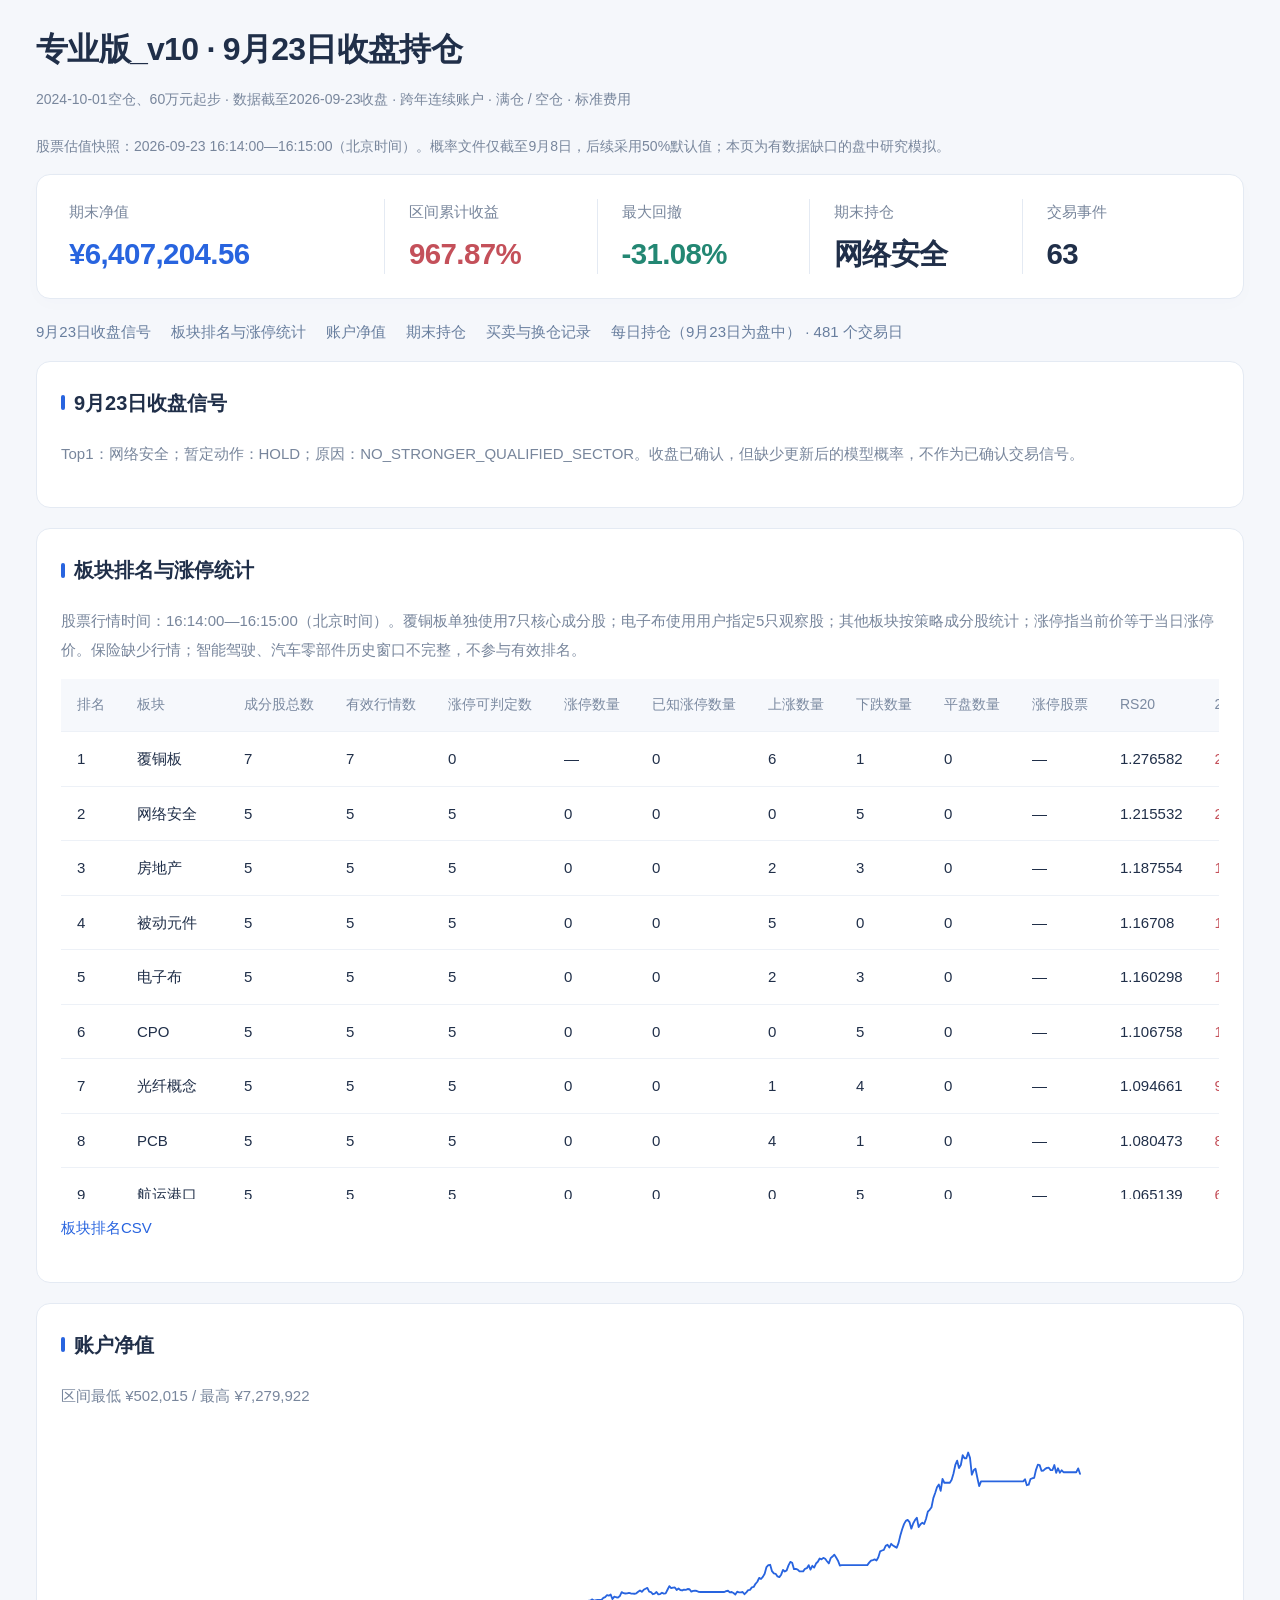
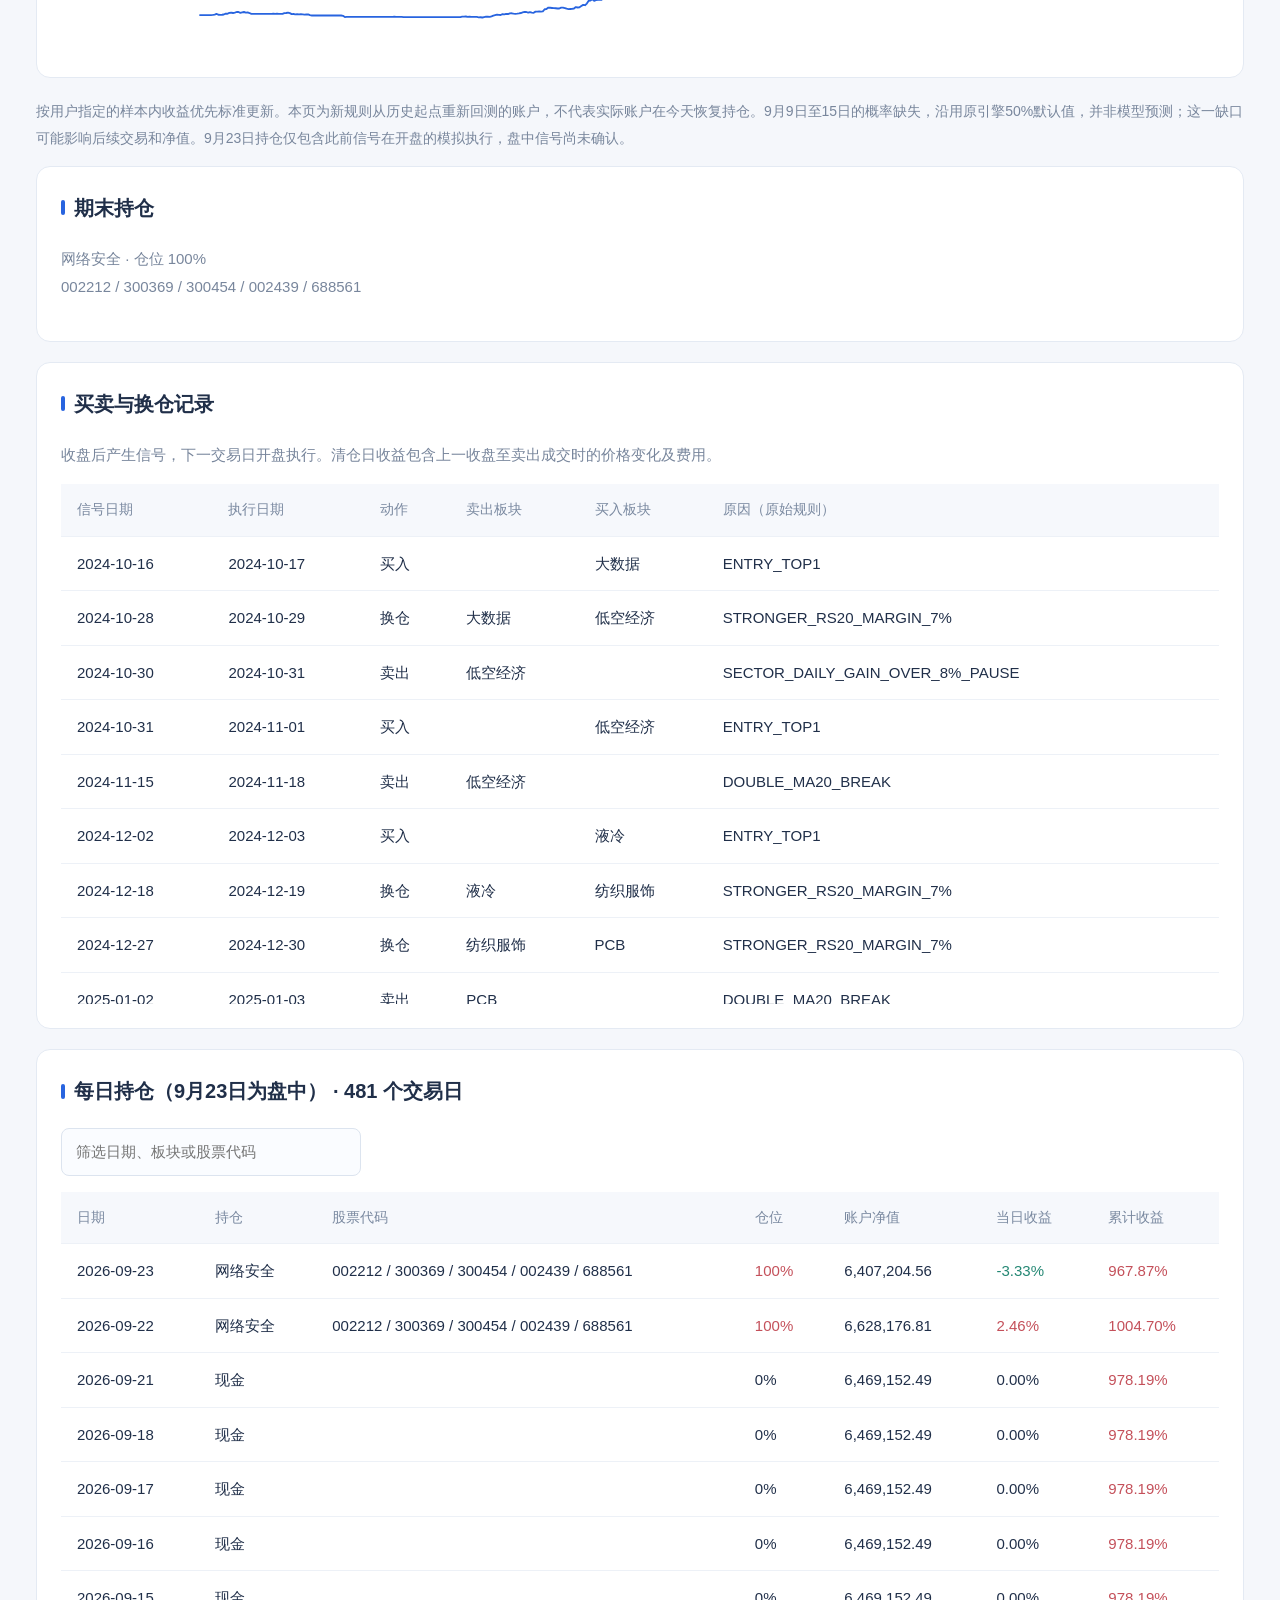
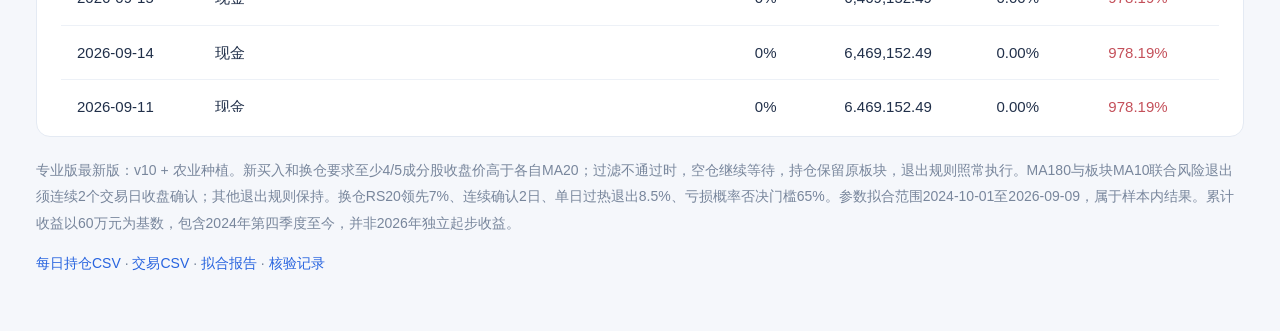
==== commit 0ba18b23: "Fix full v10 account and earnings update through Sep 23" ====
--- a/reports/professional/professional_holdings.html
+++ b/reports/professional/professional_holdings.html
@@ -1,7 +1,7 @@
 <!doctype html><html lang="zh-CN"><head><meta charset="utf-8"><meta name="viewport" content="width=device-width,initial-scale=1"><title>专业版_v10 · 9月23日收盘持仓</title><style>body{margin:0;background:#f4f6f8;color:#182638;font:15px -apple-system,BlinkMacSystemFont,"PingFang SC",sans-serif}main{max-width:1280px;margin:auto;padding:32px 24px}h1{font-size:32px;margin-bottom:10px}p{line-height:1.8;color:#526174}.metrics{display:flex;gap:28px;flex-wrap:wrap;padding:24px 0}.metrics b{display:block;font-size:27px;color:#182638;margin-top:8px}section{background:white;padding:24px;margin:20px 0;border:1px solid #dde4eb;border-radius:10px}.scroll{overflow:auto;max-height:650px}table{border-collapse:collapse;width:100%;white-space:nowrap;font-size:13px}th,td{padding:12px;text-align:left;border-bottom:1px solid #e7ecf1}th{background:#edf2f7;position:sticky;top:0}input{padding:10px;width:280px;max-width:90%;border:1px solid #b8c5d3;border-radius:5px;margin-bottom:16px}svg{width:100%;height:240px}a{color:#166a9e}</style><link rel="stylesheet" href="../../assets/report.css"></head><body><main>
  <h1>专业版_v10 · 9月23日收盘持仓</h1><p>2024-10-01空仓、60万元起步 · 数据截至2026-09-23收盘 · 跨年连续账户 · 满仓 / 空仓 · 标准费用</p>
- <p>股票估值快照：2026-09-23 16:14:00—16:15:00（北京时间）。概率文件仅截至9月8日，后续采用50%默认值；本页为有数据缺口的盘中研究模拟。</p><div class="metrics"><div>期末净值<b>¥6,469,152.49</b></div><div>区间累计收益<b>978.19%</b></div><div>最大回撤<b>-31.08%</b></div><div>期末持仓<b>现金</b></div><div>交易事件<b>62</b></div></div>
- <section><h2>9月23日收盘信号</h2><p>Top1：网络安全；暂定动作：BUY；原因：ENTRY_TOP1。收盘已确认，但缺少更新后的模型概率，不作为已确认交易信号。</p></section><section><h2>板块排名与涨停统计</h2><p>股票行情时间：16:14:00—16:15:00（北京时间）。覆铜板单独使用7只核心成分股；电子布使用用户指定5只观察股；其他板块按策略成分股统计；涨停指当前价等于当日涨停价。保险缺少行情；智能驾驶、汽车零部件历史窗口不完整，不参与有效排名。</p><div class="scroll"><table class="dataframe">
+ <p>股票估值快照：2026-09-23 16:14:00—16:15:00（北京时间）。概率文件仅截至9月8日，后续采用50%默认值；本页为有数据缺口的盘中研究模拟。</p><div class="metrics"><div>期末净值<b>¥6,407,204.56</b></div><div>区间累计收益<b>967.87%</b></div><div>最大回撤<b>-31.08%</b></div><div>期末持仓<b>网络安全</b></div><div>交易事件<b>63</b></div></div>
+ <section><h2>9月23日收盘信号</h2><p>Top1：网络安全；暂定动作：HOLD；原因：NO_STRONGER_QUALIFIED_SECTOR。收盘已确认，但缺少更新后的模型概率，不作为已确认交易信号。</p></section><section><h2>板块排名与涨停统计</h2><p>股票行情时间：16:14:00—16:15:00（北京时间）。覆铜板单独使用7只核心成分股；电子布使用用户指定5只观察股；其他板块按策略成分股统计；涨停指当前价等于当日涨停价。保险缺少行情；智能驾驶、汽车零部件历史窗口不完整，不参与有效排名。</p><div class="scroll"><table class="dataframe">
   <thead>
     <tr style="text-align: right;">
       <th>排名</th>
@@ -1350,8 +1350,8 @@
       <td>False</td>
     </tr>
   </tbody>
-</table></div><p><a href="sector_ranking.csv">板块排名CSV</a></p></section><section><h2>账户净值</h2><p>区间最低 ¥502,015 / 最高 ¥7,279,922</p><svg viewBox="0 0 1000 240" role="img" aria-label="连续账户净值走势"><polyline points="20.0,207.4 22.0,207.4 24.0,207.4 26.1,207.4 28.1,207.4 30.1,207.4 32.1,207.4 34.1,207.2 36.2,206.8 38.2,206.1 40.2,207.0 42.2,207.1 44.3,207.0 46.3,206.7 48.3,205.8 50.3,205.9 52.3,204.9 54.4,204.6 56.4,205.1 58.4,204.7 60.4,204.0 62.4,204.0 64.5,204.9 66.5,204.4 68.5,204.0 70.5,204.6 72.5,204.5 74.6,205.1 76.6,206.0 78.6,206.0 80.6,206.0 82.7,206.0 84.7,206.0 86.7,206.0 88.7,206.0 90.7,206.0 92.8,206.0 94.8,206.0 96.8,206.0 98.8,206.0 100.8,205.9 102.9,206.1 104.9,205.9 106.9,206.0 108.9,206.0 110.9,206.0 113.0,205.2 115.0,205.1 117.0,204.7 119.0,205.2 121.1,206.3 123.1,206.2 125.1,206.5 127.1,206.3 129.1,206.5 131.2,206.4 133.2,206.6 135.2,206.8 137.2,206.7 139.2,206.7 141.3,207.5 143.3,207.8 145.3,207.8 147.3,207.8 149.3,207.8 151.4,207.8 153.4,207.8 155.4,207.8 157.4,207.8 159.5,207.8 161.5,207.8 163.5,207.8 165.5,207.8 167.5,207.8 169.6,207.8 171.6,207.8 173.6,207.8 175.6,207.8 177.6,208.2 179.7,209.5 181.7,209.4 183.7,209.4 185.7,209.4 187.7,209.4 189.8,209.4 191.8,209.4 193.8,209.4 195.8,209.4 197.9,209.4 199.9,209.4 201.9,209.4 203.9,209.4 205.9,209.4 208.0,209.4 210.0,209.4 212.0,209.4 214.0,209.4 216.0,209.4 218.1,209.4 220.1,209.4 222.1,209.4 224.1,209.4 226.1,209.4 228.2,209.4 230.2,209.4 232.2,209.4 234.2,209.2 236.3,209.3 238.3,209.4 240.3,209.3 242.3,209.4 244.3,209.6 246.4,209.6 248.4,209.6 250.4,209.6 252.4,209.6 254.4,209.6 256.5,209.6 258.5,209.6 260.5,209.6 262.5,209.6 264.5,209.6 266.6,209.6 268.6,209.6 270.6,209.6 272.6,209.6 274.7,209.6 276.7,209.6 278.7,209.6 280.7,209.6 282.7,209.6 284.8,209.6 286.8,209.6 288.8,209.6 290.8,209.6 292.8,209.6 294.9,209.6 296.9,209.6 298.9,209.6 300.9,209.6 302.9,209.6 305.0,209.6 307.0,209.5 309.0,209.0 311.0,209.0 313.1,208.9 315.1,209.4 317.1,209.1 319.1,209.4 321.1,209.3 323.2,209.3 325.2,209.4 327.2,209.8 329.2,209.7 331.2,210.0 333.3,209.5 335.3,209.1 337.3,209.2 339.3,209.4 341.3,208.7 343.4,207.9 345.4,207.4 347.4,206.9 349.4,207.2 351.5,207.3 353.5,206.4 355.5,206.6 357.5,206.0 359.5,206.2 361.6,205.5 363.6,205.4 365.6,205.8 367.6,206.0 369.6,205.8 371.7,205.5 373.7,205.1 375.7,204.5 377.7,203.9 379.7,204.0 381.8,204.7 383.8,204.2 385.8,204.6 387.8,204.9 389.9,203.6 391.9,203.5 393.9,203.4 395.9,203.6 397.9,203.4 400.0,201.0 402.0,200.7 404.0,199.2 406.0,199.4 408.0,199.6 410.1,199.8 412.1,199.9 414.1,200.2 416.1,200.2 418.1,199.2 420.2,199.3 422.2,199.7 424.2,200.4 426.2,200.8 428.3,200.7 430.3,200.6 432.3,200.2 434.3,198.6 436.3,199.1 438.4,198.8 440.4,197.4 442.4,196.2 444.4,196.6 446.4,194.8 448.5,191.7 450.5,191.5 452.5,190.2 454.5,191.8 456.5,191.1 458.6,190.7 460.6,190.8 462.6,190.7 464.6,188.6 466.7,187.7 468.7,185.6 470.7,186.2 472.7,185.0 474.7,189.9 476.8,187.2 478.8,187.9 480.8,188.3 482.8,186.6 484.8,182.3 486.9,183.5 488.9,183.8 490.9,183.7 492.9,183.2 494.9,183.8 497.0,183.9 499.0,184.1 501.0,183.6 503.0,182.0 505.1,180.5 507.1,182.0 509.1,179.8 511.1,178.6 513.1,177.7 515.2,181.8 517.2,182.4 519.2,184.6 521.2,184.0 523.2,182.2 525.3,184.7 527.3,184.4 529.3,183.0 531.3,184.0 533.3,183.6 535.4,179.7 537.4,175.8 539.4,178.0 541.4,177.4 543.5,177.3 545.5,179.9 547.5,178.4 549.5,180.0 551.5,180.5 553.6,179.6 555.6,179.8 557.6,178.9 559.6,179.2 561.6,181.7 563.7,180.9 565.7,180.6 567.7,181.1 569.7,182.0 571.7,182.2 573.8,182.2 575.8,182.2 577.8,182.2 579.8,182.2 581.9,182.2 583.9,182.2 585.9,182.2 587.9,182.2 589.9,182.2 592.0,182.2 594.0,182.2 596.0,182.2 598.0,182.2 600.0,181.2 602.1,180.8 604.1,182.6 606.1,182.2 608.1,183.3 610.1,185.0 612.2,181.9 614.2,182.5 616.2,182.5 618.2,182.2 620.3,184.6 622.3,182.5 624.3,180.1 626.3,179.8 628.3,177.2 630.4,176.7 632.4,173.2 634.4,171.0 636.4,166.8 638.4,168.0 640.5,165.7 642.5,162.2 644.5,155.0 646.5,152.8 648.5,152.5 650.6,159.5 652.6,161.9 654.6,162.3 656.6,165.2 658.7,166.0 660.7,163.3 662.7,158.1 664.7,159.8 666.7,158.6 668.8,153.1 670.8,149.3 672.8,150.3 674.8,157.3 676.8,157.0 678.9,157.7 680.9,159.7 682.9,159.7 684.9,159.7 686.9,156.9 689.0,156.2 691.0,152.9 693.0,157.8 695.0,153.6 697.1,155.6 699.1,151.1 701.1,149.2 703.1,145.6 705.1,146.6 707.2,144.9 709.2,145.9 711.2,148.6 713.2,151.0 715.2,145.3 717.3,143.5 719.3,141.4 721.3,144.6 723.3,148.0 725.3,153.3 727.4,152.8 729.4,152.8 731.4,152.8 733.4,152.8 735.5,152.8 737.5,152.8 739.5,152.8 741.5,152.8 743.5,152.8 745.6,152.8 747.6,152.8 749.6,152.8 751.6,152.8 753.6,152.8 755.7,152.8 757.7,150.2 759.7,147.9 761.7,147.3 763.7,146.6 765.8,147.8 767.8,144.3 769.8,137.8 771.8,136.9 773.9,136.2 775.9,131.9 777.9,130.7 779.9,133.7 781.9,129.6 784.0,131.5 786.0,132.7 788.0,134.0 790.0,128.9 792.0,120.6 794.1,113.7 796.1,108.1 798.1,104.6 800.1,103.5 802.1,105.9 804.2,113.1 806.2,107.5 808.2,103.8 810.2,101.1 812.3,111.4 814.3,108.2 816.3,106.7 818.3,108.0 820.3,102.5 822.4,94.6 824.4,92.5 826.4,89.7 828.4,79.8 830.4,74.2 832.5,67.8 834.5,64.9 836.5,71.8 838.5,58.9 840.5,63.0 842.6,63.0 844.6,63.0 846.6,63.0 848.6,59.8 850.7,52.9 852.7,43.6 854.7,38.9 856.7,46.9 858.7,43.6 860.8,33.0 862.8,36.3 864.8,36.3 866.8,30.0 868.8,35.9 870.9,54.3 872.9,49.4 874.9,47.7 876.9,57.5 878.9,66.7 881.0,61.5 883.0,61.5 885.0,61.5 887.0,61.5 889.1,61.5 891.1,61.5 893.1,61.5 895.1,61.5 897.1,61.5 899.2,61.5 901.2,61.5 903.2,61.5 905.2,61.5 907.2,61.5 909.3,61.5 911.3,61.5 913.3,61.5 915.3,61.5 917.3,61.5 919.4,61.5 921.4,61.5 923.4,61.5 925.4,61.5 927.5,61.5 929.5,59.2 931.5,65.7 933.5,65.1 935.5,59.0 937.6,58.1 939.6,57.7 941.6,48.9 943.6,43.3 945.6,43.8 947.7,49.9 949.7,49.8 951.7,47.9 953.7,46.8 955.7,46.6 957.8,49.2 959.8,49.1 961.8,43.7 963.8,52.2 965.9,47.2 967.9,52.1 969.9,49.4 971.9,51.5 973.9,51.5 976.0,51.5 978.0,51.5 980.0,51.5" fill="none" stroke="#167d91" stroke-width="3"/></svg></section>
- <p>按用户指定的样本内收益优先标准更新。本页为新规则从历史起点重新回测的账户，不代表实际账户在今天恢复持仓。9月9日至15日的概率缺失，沿用原引擎50%默认值，并非模型预测；这一缺口可能影响后续交易和净值。9月23日持仓仅包含此前信号在开盘的模拟执行，盘中信号尚未确认。</p><section><h2>期末持仓</h2><p>现金 · 仓位 0%<br>无股票持仓</p></section>
+</table></div><p><a href="sector_ranking.csv">板块排名CSV</a></p></section><section><h2>账户净值</h2><p>区间最低 ¥502,015 / 最高 ¥7,279,922</p><svg viewBox="0 0 1000 240" role="img" aria-label="连续账户净值走势"><polyline points="20.0,207.4 22.0,207.4 24.0,207.4 26.0,207.4 28.0,207.4 30.0,207.4 32.0,207.4 34.0,207.2 36.0,206.8 38.0,206.1 40.0,207.0 42.0,207.1 44.0,207.0 46.0,206.7 48.0,205.8 50.0,205.9 52.0,204.9 54.0,204.6 56.0,205.1 58.0,204.7 60.0,204.0 62.0,204.0 64.0,204.9 66.0,204.4 68.0,204.0 70.0,204.6 72.0,204.5 74.0,205.1 76.0,206.0 78.0,206.0 80.0,206.0 82.0,206.0 84.0,206.0 86.0,206.0 88.0,206.0 90.0,206.0 92.0,206.0 94.0,206.0 96.0,206.0 98.0,206.0 100.0,205.9 102.0,206.1 104.0,205.9 106.0,206.0 108.0,206.0 110.0,206.0 112.0,205.2 114.0,205.1 116.0,204.7 118.0,205.2 120.0,206.3 122.0,206.2 124.0,206.5 126.0,206.3 128.0,206.5 130.0,206.4 132.0,206.6 134.0,206.8 136.0,206.7 138.0,206.7 140.0,207.5 142.0,207.8 144.0,207.8 146.0,207.8 148.0,207.8 150.0,207.8 152.0,207.8 154.0,207.8 156.0,207.8 158.0,207.8 160.0,207.8 162.0,207.8 164.0,207.8 166.0,207.8 168.0,207.8 170.0,207.8 172.0,207.8 174.0,207.8 176.0,208.2 178.0,209.5 180.0,209.4 182.0,209.4 184.0,209.4 186.0,209.4 188.0,209.4 190.0,209.4 192.0,209.4 194.0,209.4 196.0,209.4 198.0,209.4 200.0,209.4 202.0,209.4 204.0,209.4 206.0,209.4 208.0,209.4 210.0,209.4 212.0,209.4 214.0,209.4 216.0,209.4 218.0,209.4 220.0,209.4 222.0,209.4 224.0,209.4 226.0,209.4 228.0,209.4 230.0,209.4 232.0,209.2 234.0,209.3 236.0,209.4 238.0,209.3 240.0,209.4 242.0,209.6 244.0,209.6 246.0,209.6 248.0,209.6 250.0,209.6 252.0,209.6 254.0,209.6 256.0,209.6 258.0,209.6 260.0,209.6 262.0,209.6 264.0,209.6 266.0,209.6 268.0,209.6 270.0,209.6 272.0,209.6 274.0,209.6 276.0,209.6 278.0,209.6 280.0,209.6 282.0,209.6 284.0,209.6 286.0,209.6 288.0,209.6 290.0,209.6 292.0,209.6 294.0,209.6 296.0,209.6 298.0,209.6 300.0,209.6 302.0,209.6 304.0,209.5 306.0,209.0 308.0,209.0 310.0,208.9 312.0,209.4 314.0,209.1 316.0,209.4 318.0,209.3 320.0,209.3 322.0,209.4 324.0,209.8 326.0,209.7 328.0,210.0 330.0,209.5 332.0,209.1 334.0,209.2 336.0,209.4 338.0,208.7 340.0,207.9 342.0,207.4 344.0,206.9 346.0,207.2 348.0,207.3 350.0,206.4 352.0,206.6 354.0,206.0 356.0,206.2 358.0,205.5 360.0,205.4 362.0,205.8 364.0,206.0 366.0,205.8 368.0,205.5 370.0,205.1 372.0,204.5 374.0,203.9 376.0,204.0 378.0,204.7 380.0,204.2 382.0,204.6 384.0,204.9 386.0,203.6 388.0,203.5 390.0,203.4 392.0,203.6 394.0,203.4 396.0,201.0 398.0,200.7 400.0,199.2 402.0,199.4 404.0,199.6 406.0,199.8 408.0,199.9 410.0,200.2 412.0,200.2 414.0,199.2 416.0,199.3 418.0,199.7 420.0,200.4 422.0,200.8 424.0,200.7 426.0,200.6 428.0,200.2 430.0,198.6 432.0,199.1 434.0,198.8 436.0,197.4 438.0,196.2 440.0,196.6 442.0,194.8 444.0,191.7 446.0,191.5 448.0,190.2 450.0,191.8 452.0,191.1 454.0,190.7 456.0,190.8 458.0,190.7 460.0,188.6 462.0,187.7 464.0,185.6 466.0,186.2 468.0,185.0 470.0,189.9 472.0,187.2 474.0,187.9 476.0,188.3 478.0,186.6 480.0,182.3 482.0,183.5 484.0,183.8 486.0,183.7 488.0,183.2 490.0,183.8 492.0,183.9 494.0,184.1 496.0,183.6 498.0,182.0 500.0,180.5 502.0,182.0 504.0,179.8 506.0,178.6 508.0,177.7 510.0,181.8 512.0,182.4 514.0,184.6 516.0,184.0 518.0,182.2 520.0,184.7 522.0,184.4 524.0,183.0 526.0,184.0 528.0,183.6 530.0,179.7 532.0,175.8 534.0,178.0 536.0,177.4 538.0,177.3 540.0,179.9 542.0,178.4 544.0,180.0 546.0,180.5 548.0,179.6 550.0,179.8 552.0,178.9 554.0,179.2 556.0,181.7 558.0,180.9 560.0,180.6 562.0,181.1 564.0,182.0 566.0,182.2 568.0,182.2 570.0,182.2 572.0,182.2 574.0,182.2 576.0,182.2 578.0,182.2 580.0,182.2 582.0,182.2 584.0,182.2 586.0,182.2 588.0,182.2 590.0,182.2 592.0,182.2 594.0,181.2 596.0,180.8 598.0,182.6 600.0,182.2 602.0,183.3 604.0,185.0 606.0,181.9 608.0,182.5 610.0,182.5 612.0,182.2 614.0,184.6 616.0,182.5 618.0,180.1 620.0,179.8 622.0,177.2 624.0,176.7 626.0,173.2 628.0,171.0 630.0,166.8 632.0,168.0 634.0,165.7 636.0,162.2 638.0,155.0 640.0,152.8 642.0,152.5 644.0,159.5 646.0,161.9 648.0,162.3 650.0,165.2 652.0,166.0 654.0,163.3 656.0,158.1 658.0,159.8 660.0,158.6 662.0,153.1 664.0,149.3 666.0,150.3 668.0,157.3 670.0,157.0 672.0,157.7 674.0,159.7 676.0,159.7 678.0,159.7 680.0,156.9 682.0,156.2 684.0,152.9 686.0,157.8 688.0,153.6 690.0,155.6 692.0,151.1 694.0,149.2 696.0,145.6 698.0,146.6 700.0,144.9 702.0,145.9 704.0,148.6 706.0,151.0 708.0,145.3 710.0,143.5 712.0,141.4 714.0,144.6 716.0,148.0 718.0,153.3 720.0,152.8 722.0,152.8 724.0,152.8 726.0,152.8 728.0,152.8 730.0,152.8 732.0,152.8 734.0,152.8 736.0,152.8 738.0,152.8 740.0,152.8 742.0,152.8 744.0,152.8 746.0,152.8 748.0,152.8 750.0,150.2 752.0,147.9 754.0,147.3 756.0,146.6 758.0,147.8 760.0,144.3 762.0,137.8 764.0,136.9 766.0,136.2 768.0,131.9 770.0,130.7 772.0,133.7 774.0,129.6 776.0,131.5 778.0,132.7 780.0,134.0 782.0,128.9 784.0,120.6 786.0,113.7 788.0,108.1 790.0,104.6 792.0,103.5 794.0,105.9 796.0,113.1 798.0,107.5 800.0,103.8 802.0,101.1 804.0,111.4 806.0,108.2 808.0,106.7 810.0,108.0 812.0,102.5 814.0,94.6 816.0,92.5 818.0,89.7 820.0,79.8 822.0,74.2 824.0,67.8 826.0,64.9 828.0,71.8 830.0,58.9 832.0,63.0 834.0,63.0 836.0,63.0 838.0,63.0 840.0,59.8 842.0,52.9 844.0,43.6 846.0,38.9 848.0,46.9 850.0,43.6 852.0,33.0 854.0,36.3 856.0,36.3 858.0,30.0 860.0,35.9 862.0,54.3 864.0,49.4 866.0,47.7 868.0,57.5 870.0,66.7 872.0,61.5 874.0,61.5 876.0,61.5 878.0,61.5 880.0,61.5 882.0,61.5 884.0,61.5 886.0,61.5 888.0,61.5 890.0,61.5 892.0,61.5 894.0,61.5 896.0,61.5 898.0,61.5 900.0,61.5 902.0,61.5 904.0,61.5 906.0,61.5 908.0,61.5 910.0,61.5 912.0,61.5 914.0,61.5 916.0,61.5 918.0,61.5 920.0,59.2 922.0,65.7 924.0,65.1 926.0,59.0 928.0,58.1 930.0,57.7 932.0,48.9 934.0,43.3 936.0,43.8 938.0,49.9 940.0,49.8 942.0,47.9 944.0,46.8 946.0,46.6 948.0,49.2 950.0,49.1 952.0,43.7 954.0,52.2 956.0,47.2 958.0,52.1 960.0,49.4 962.0,51.5 964.0,51.5 966.0,51.5 968.0,51.5 970.0,51.5 972.0,51.5 974.0,51.5 976.0,51.5 978.0,47.3 980.0,53.2" fill="none" stroke="#167d91" stroke-width="3"/></svg></section>
+ <p>按用户指定的样本内收益优先标准更新。本页为新规则从历史起点重新回测的账户，不代表实际账户在今天恢复持仓。9月9日至15日的概率缺失，沿用原引擎50%默认值，并非模型预测；这一缺口可能影响后续交易和净值。9月23日持仓仅包含此前信号在开盘的模拟执行，盘中信号尚未确认。</p><section><h2>期末持仓</h2><p>网络安全 · 仓位 100%<br>002212 / 300369 / 300454 / 002439 / 688561</p></section>
  <section><h2>买卖与换仓记录</h2><p>收盘后产生信号，下一交易日开盘执行。清仓日收益包含上一收盘至卖出成交时的价格变化及费用。</p><div class="scroll"><table class="dataframe">
   <thead>
     <tr style="text-align: right;">
@@ -1860,9 +1860,17 @@
       <td></td>
       <td>MARKET_MA180_AND_SECTOR_MA10_BREAK</td>
     </tr>
+    <tr>
+      <td>2026-09-21</td>
+      <td>2026-09-22</td>
+      <td>买入</td>
+      <td></td>
+      <td>网络安全</td>
+      <td>ENTRY_TOP1</td>
+    </tr>
   </tbody>
 </table></div></section>
- <section><h2>每日持仓（9月23日为盘中） · 476 个交易日</h2><input id="filter" aria-label="筛选每日持仓" placeholder="筛选日期、板块或股票代码"><div class="scroll" id="daily"><table class="dataframe">
+ <section><h2>每日持仓（9月23日为盘中） · 481 个交易日</h2><input id="filter" aria-label="筛选每日持仓" placeholder="筛选日期、板块或股票代码"><div class="scroll" id="daily"><table class="dataframe">
   <thead>
     <tr style="text-align: right;">
       <th>日期</th>
@@ -1877,6 +1885,51 @@
   <tbody>
     <tr>
       <td>2026-09-23</td>
+      <td>网络安全</td>
+      <td>002212 / 300369 / 300454 / 002439 / 688561</td>
+      <td>100%</td>
+      <td>6,407,204.56</td>
+      <td>-3.33%</td>
+      <td>967.87%</td>
+    </tr>
+    <tr>
+      <td>2026-09-22</td>
+      <td>网络安全</td>
+      <td>002212 / 300369 / 300454 / 002439 / 688561</td>
+      <td>100%</td>
+      <td>6,628,176.81</td>
+      <td>2.46%</td>
+      <td>1004.70%</td>
+    </tr>
+    <tr>
+      <td>2026-09-21</td>
+      <td>现金</td>
+      <td></td>
+      <td>0%</td>
+      <td>6,469,152.49</td>
+      <td>0.00%</td>
+      <td>978.19%</td>
+    </tr>
+    <tr>
+      <td>2026-09-18</td>
+      <td>现金</td>
+      <td></td>
+      <td>0%</td>
+      <td>6,469,152.49</td>
+      <td>0.00%</td>
+      <td>978.19%</td>
+    </tr>
+    <tr>
+      <td>2026-09-17</td>
+      <td>现金</td>
+      <td></td>
+      <td>0%</td>
+      <td>6,469,152.49</td>
+      <td>0.00%</td>
+      <td>978.19%</td>
+    </tr>
+    <tr>
+      <td>2026-09-16</td>
       <td>现金</td>
       <td></td>
       <td>0%</td>
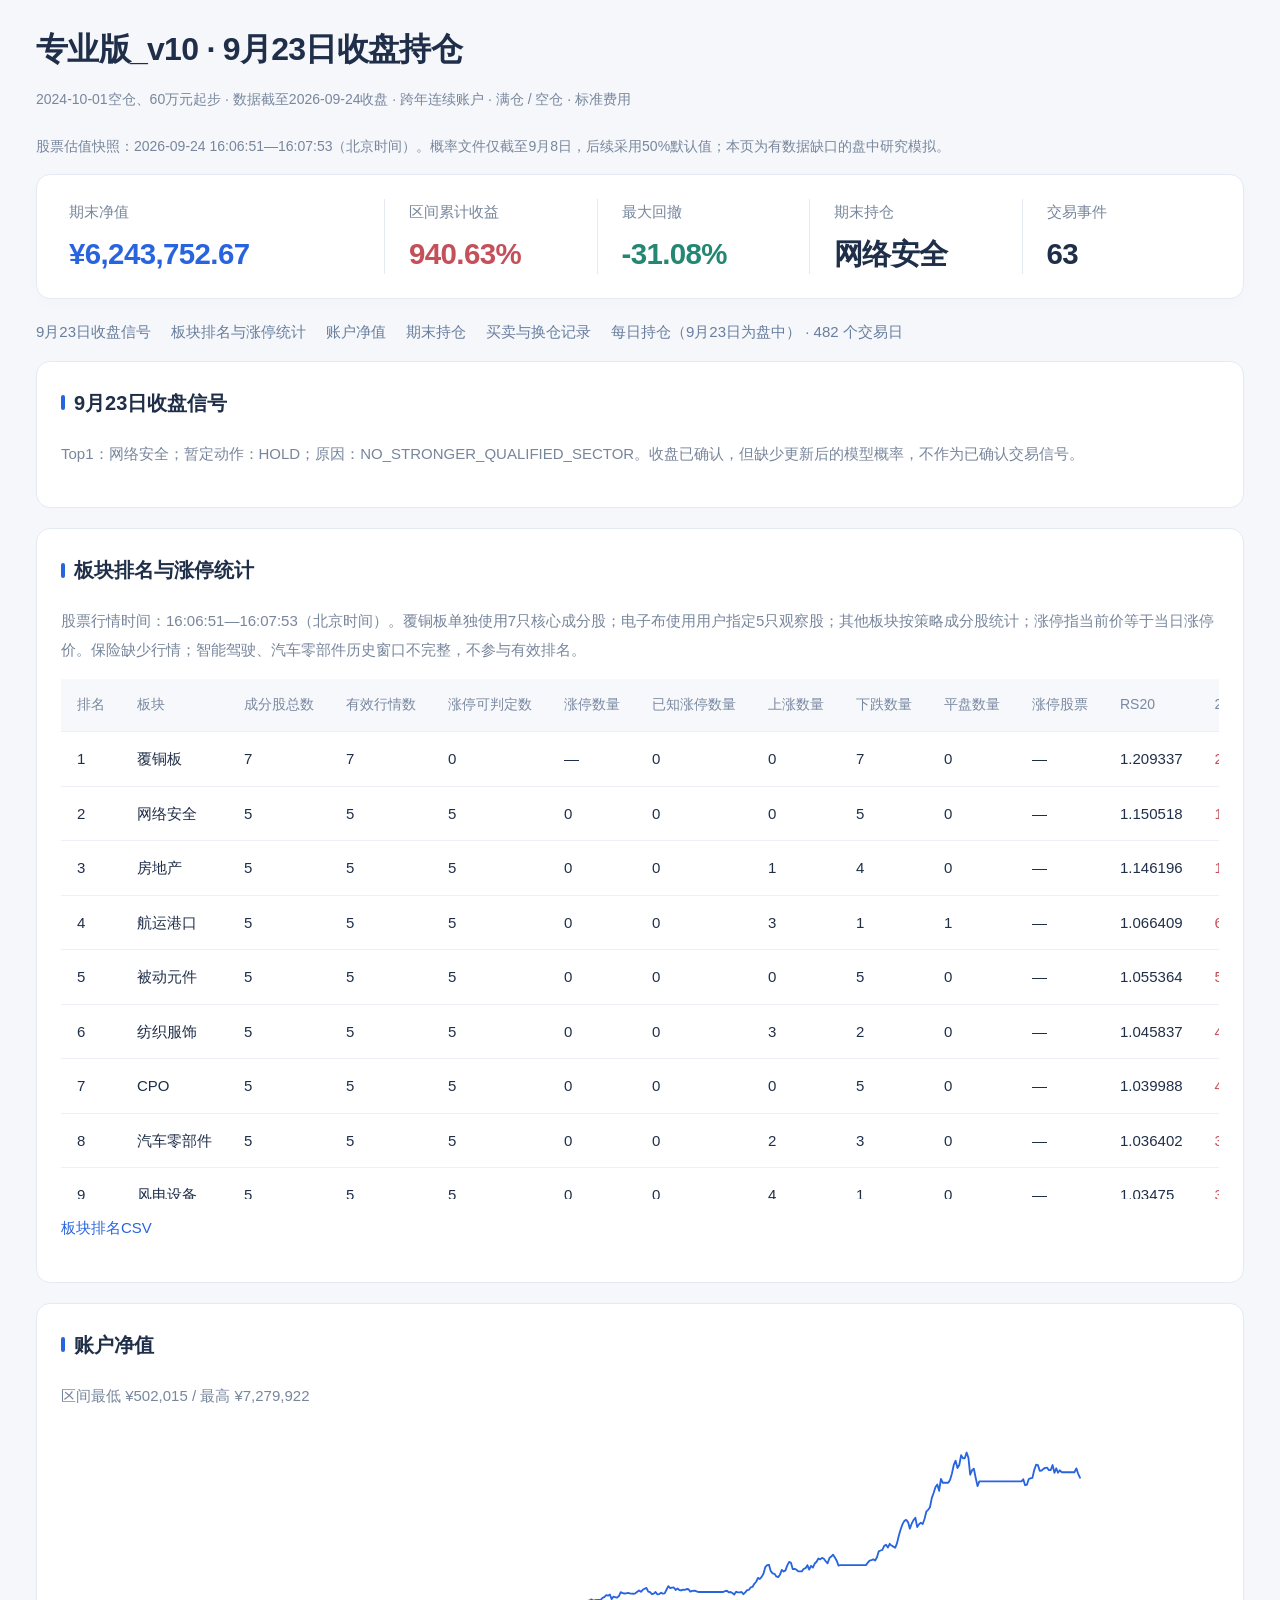
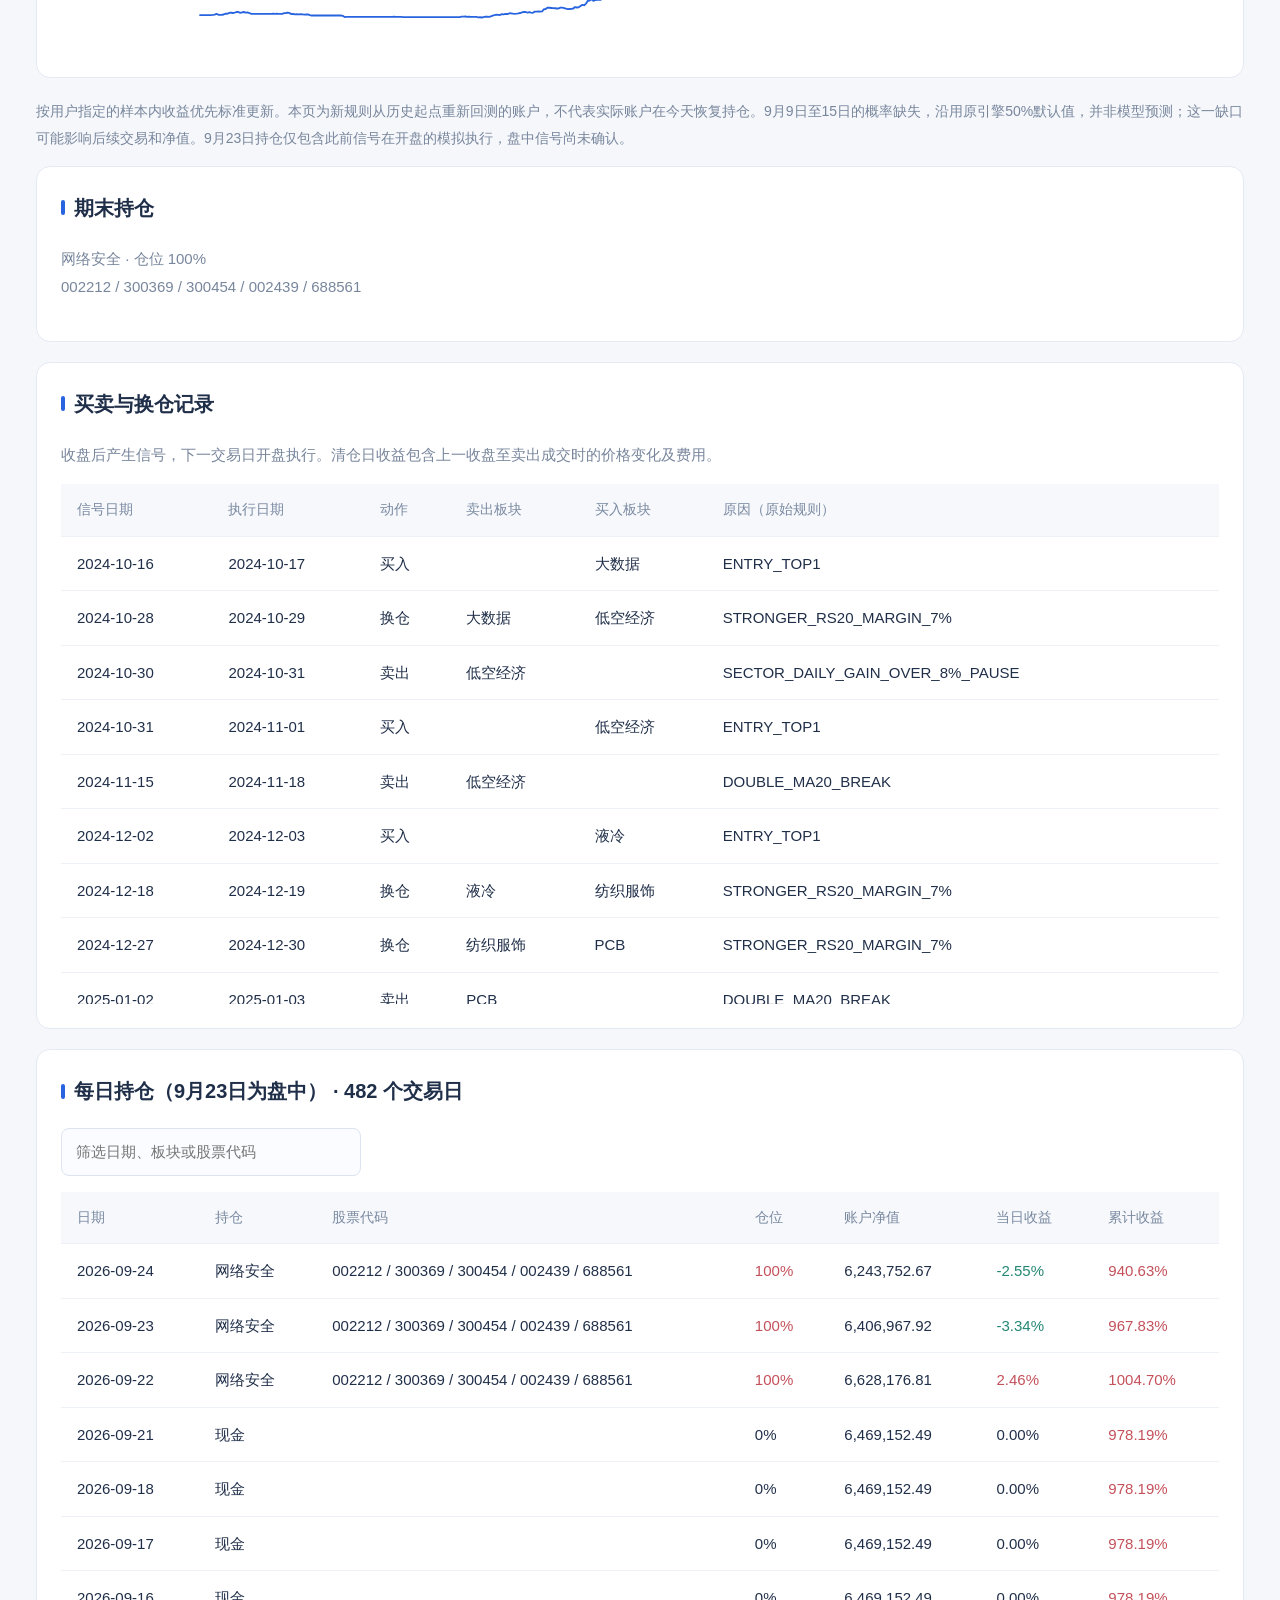
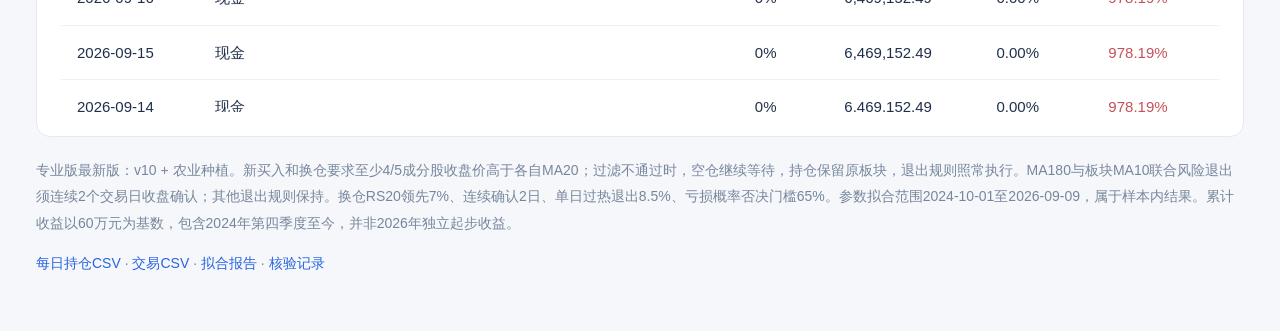
==== commit 4cd80270: "Refresh all professional v10 sections for Sep 24" ====
--- a/reports/professional/professional_holdings.html
+++ b/reports/professional/professional_holdings.html
@@ -1,7 +1,7 @@
 <!doctype html><html lang="zh-CN"><head><meta charset="utf-8"><meta name="viewport" content="width=device-width,initial-scale=1"><title>专业版_v10 · 9月23日收盘持仓</title><style>body{margin:0;background:#f4f6f8;color:#182638;font:15px -apple-system,BlinkMacSystemFont,"PingFang SC",sans-serif}main{max-width:1280px;margin:auto;padding:32px 24px}h1{font-size:32px;margin-bottom:10px}p{line-height:1.8;color:#526174}.metrics{display:flex;gap:28px;flex-wrap:wrap;padding:24px 0}.metrics b{display:block;font-size:27px;color:#182638;margin-top:8px}section{background:white;padding:24px;margin:20px 0;border:1px solid #dde4eb;border-radius:10px}.scroll{overflow:auto;max-height:650px}table{border-collapse:collapse;width:100%;white-space:nowrap;font-size:13px}th,td{padding:12px;text-align:left;border-bottom:1px solid #e7ecf1}th{background:#edf2f7;position:sticky;top:0}input{padding:10px;width:280px;max-width:90%;border:1px solid #b8c5d3;border-radius:5px;margin-bottom:16px}svg{width:100%;height:240px}a{color:#166a9e}</style><link rel="stylesheet" href="../../assets/report.css"></head><body><main>
- <h1>专业版_v10 · 9月23日收盘持仓</h1><p>2024-10-01空仓、60万元起步 · 数据截至2026-09-23收盘 · 跨年连续账户 · 满仓 / 空仓 · 标准费用</p>
- <p>股票估值快照：2026-09-23 16:14:00—16:15:00（北京时间）。概率文件仅截至9月8日，后续采用50%默认值；本页为有数据缺口的盘中研究模拟。</p><div class="metrics"><div>期末净值<b>¥6,407,204.56</b></div><div>区间累计收益<b>967.87%</b></div><div>最大回撤<b>-31.08%</b></div><div>期末持仓<b>网络安全</b></div><div>交易事件<b>63</b></div></div>
- <section><h2>9月23日收盘信号</h2><p>Top1：网络安全；暂定动作：HOLD；原因：NO_STRONGER_QUALIFIED_SECTOR。收盘已确认，但缺少更新后的模型概率，不作为已确认交易信号。</p></section><section><h2>板块排名与涨停统计</h2><p>股票行情时间：16:14:00—16:15:00（北京时间）。覆铜板单独使用7只核心成分股；电子布使用用户指定5只观察股；其他板块按策略成分股统计；涨停指当前价等于当日涨停价。保险缺少行情；智能驾驶、汽车零部件历史窗口不完整，不参与有效排名。</p><div class="scroll"><table class="dataframe">
+ <h1>专业版_v10 · 9月23日收盘持仓</h1><p>2024-10-01空仓、60万元起步 · 数据截至2026-09-24收盘 · 跨年连续账户 · 满仓 / 空仓 · 标准费用</p>
+ <p>股票估值快照：2026-09-24 16:06:51—16:07:53（北京时间）。概率文件仅截至9月8日，后续采用50%默认值；本页为有数据缺口的盘中研究模拟。</p><div class="metrics"><div>期末净值<b>¥6,243,752.67</b></div><div>区间累计收益<b>940.63%</b></div><div>最大回撤<b>-31.08%</b></div><div>期末持仓<b>网络安全</b></div><div>交易事件<b>63</b></div></div>
+ <section><h2>9月23日收盘信号</h2><p>Top1：网络安全；暂定动作：HOLD；原因：NO_STRONGER_QUALIFIED_SECTOR。收盘已确认，但缺少更新后的模型概率，不作为已确认交易信号。</p></section><section><h2>板块排名与涨停统计</h2><p>股票行情时间：16:06:51—16:07:53（北京时间）。覆铜板单独使用7只核心成分股；电子布使用用户指定5只观察股；其他板块按策略成分股统计；涨停指当前价等于当日涨停价。保险缺少行情；智能驾驶、汽车零部件历史窗口不完整，不参与有效排名。</p><div class="scroll"><table class="dataframe">
   <thead>
     <tr style="text-align: right;">
       <th>排名</th>
@@ -34,16 +34,16 @@
       <td>0</td>
       <td>—</td>
       <td>0</td>
-      <td>6</td>
-      <td>1</td>
-      <td>0</td>
-      <td>—</td>
-      <td>1.276582</td>
-      <td>27.66%</td>
-      <td>1.57%</td>
-      <td>85.71%</td>
+      <td>0</td>
+      <td>7</td>
+      <td>0</td>
+      <td>—</td>
+      <td>1.209337</td>
+      <td>20.93%</td>
+      <td>-6.25%</td>
+      <td>57.14%</td>
       <td>True</td>
-      <td>True</td>
+      <td>False</td>
       <td>—</td>
       <td>True</td>
     </tr>
@@ -59,9 +59,9 @@
       <td>5</td>
       <td>0</td>
       <td>—</td>
-      <td>1.215532</td>
-      <td>21.55%</td>
-      <td>-3.23%</td>
+      <td>1.150518</td>
+      <td>15.05%</td>
+      <td>-2.54%</td>
       <td>100.00%</td>
       <td>True</td>
       <td>True</td>
@@ -76,13 +76,13 @@
       <td>5</td>
       <td>0</td>
       <td>0</td>
-      <td>2</td>
-      <td>3</td>
-      <td>0</td>
-      <td>—</td>
-      <td>1.187554</td>
-      <td>18.76%</td>
-      <td>2.43%</td>
+      <td>1</td>
+      <td>4</td>
+      <td>0</td>
+      <td>—</td>
+      <td>1.146196</td>
+      <td>14.62%</td>
+      <td>-3.76%</td>
       <td>100.00%</td>
       <td>True</td>
       <td>True</td>
@@ -91,28 +91,91 @@
     </tr>
     <tr>
       <td>4</td>
+      <td>航运港口</td>
+      <td>5</td>
+      <td>5</td>
+      <td>5</td>
+      <td>0</td>
+      <td>0</td>
+      <td>3</td>
+      <td>1</td>
+      <td>1</td>
+      <td>—</td>
+      <td>1.066409</td>
+      <td>6.64%</td>
+      <td>0.60%</td>
+      <td>60.00%</td>
+      <td>False</td>
+      <td>False</td>
+      <td>—</td>
+      <td>False</td>
+    </tr>
+    <tr>
+      <td>5</td>
       <td>被动元件</td>
       <td>5</td>
       <td>5</td>
       <td>5</td>
       <td>0</td>
       <td>0</td>
-      <td>5</td>
-      <td>0</td>
-      <td>0</td>
-      <td>—</td>
-      <td>1.16708</td>
-      <td>16.71%</td>
-      <td>1.21%</td>
-      <td>100.00%</td>
+      <td>0</td>
+      <td>5</td>
+      <td>0</td>
+      <td>—</td>
+      <td>1.055364</td>
+      <td>5.54%</td>
+      <td>-5.01%</td>
+      <td>80.00%</td>
+      <td>False</td>
       <td>True</td>
+      <td>—</td>
+      <td>False</td>
+    </tr>
+    <tr>
+      <td>6</td>
+      <td>纺织服饰</td>
+      <td>5</td>
+      <td>5</td>
+      <td>5</td>
+      <td>0</td>
+      <td>0</td>
+      <td>3</td>
+      <td>2</td>
+      <td>0</td>
+      <td>—</td>
+      <td>1.045837</td>
+      <td>4.58%</td>
+      <td>0.76%</td>
+      <td>20.00%</td>
+      <td>False</td>
+      <td>False</td>
+      <td>—</td>
+      <td>False</td>
+    </tr>
+    <tr>
+      <td>7</td>
+      <td>CPO</td>
+      <td>5</td>
+      <td>5</td>
+      <td>5</td>
+      <td>0</td>
+      <td>0</td>
+      <td>0</td>
+      <td>5</td>
+      <td>0</td>
+      <td>—</td>
+      <td>1.039988</td>
+      <td>4.00%</td>
+      <td>-3.21%</td>
+      <td>80.00%</td>
+      <td>False</td>
       <td>True</td>
       <td>—</td>
-      <td>True</td>
-    </tr>
-    <tr>
-      <td>5</td>
-      <td>电子布</td>
+      <td>False</td>
+    </tr>
+    <tr>
+      <td>8</td>
+      <td>汽车零部件</td>
       <td>5</td>
       <td>5</td>
       <td>5</td>
@@ -122,39 +185,249 @@
       <td>3</td>
       <td>0</td>
       <td>—</td>
-      <td>1.160298</td>
-      <td>16.03%</td>
-      <td>-0.48%</td>
-      <td>100.00%</td>
+      <td>1.036402</td>
+      <td>3.64%</td>
+      <td>1.47%</td>
+      <td>40.00%</td>
+      <td>False</td>
+      <td>False</td>
+      <td>—</td>
+      <td>False</td>
+    </tr>
+    <tr>
+      <td>9</td>
+      <td>风电设备</td>
+      <td>5</td>
+      <td>5</td>
+      <td>5</td>
+      <td>0</td>
+      <td>0</td>
+      <td>4</td>
+      <td>1</td>
+      <td>0</td>
+      <td>—</td>
+      <td>1.03475</td>
+      <td>3.48%</td>
+      <td>2.62%</td>
+      <td>40.00%</td>
+      <td>False</td>
+      <td>False</td>
+      <td>—</td>
+      <td>False</td>
+    </tr>
+    <tr>
+      <td>10</td>
+      <td>银行</td>
+      <td>5</td>
+      <td>5</td>
+      <td>5</td>
+      <td>0</td>
+      <td>0</td>
+      <td>5</td>
+      <td>0</td>
+      <td>0</td>
+      <td>—</td>
+      <td>1.031205</td>
+      <td>3.12%</td>
+      <td>0.36%</td>
+      <td>60.00%</td>
+      <td>False</td>
+      <td>False</td>
+      <td>—</td>
+      <td>False</td>
+    </tr>
+    <tr>
+      <td>11</td>
+      <td>电子布</td>
+      <td>5</td>
+      <td>5</td>
+      <td>5</td>
+      <td>0</td>
+      <td>0</td>
+      <td>0</td>
+      <td>5</td>
+      <td>0</td>
+      <td>—</td>
+      <td>1.028467</td>
+      <td>2.85%</td>
+      <td>-5.26%</td>
+      <td>60.00%</td>
+      <td>False</td>
+      <td>False</td>
+      <td>—</td>
       <td>True</td>
-      <td>True</td>
-      <td>—</td>
-      <td>True</td>
-    </tr>
-    <tr>
-      <td>6</td>
-      <td>CPO</td>
-      <td>5</td>
-      <td>5</td>
-      <td>5</td>
-      <td>0</td>
-      <td>0</td>
-      <td>0</td>
-      <td>5</td>
-      <td>0</td>
-      <td>—</td>
-      <td>1.106758</td>
-      <td>10.68%</td>
-      <td>-0.57%</td>
-      <td>100.00%</td>
-      <td>True</td>
-      <td>True</td>
-      <td>—</td>
-      <td>True</td>
-    </tr>
-    <tr>
-      <td>7</td>
-      <td>光纤概念</td>
+    </tr>
+    <tr>
+      <td>12</td>
+      <td>电力</td>
+      <td>5</td>
+      <td>5</td>
+      <td>5</td>
+      <td>0</td>
+      <td>0</td>
+      <td>4</td>
+      <td>1</td>
+      <td>0</td>
+      <td>—</td>
+      <td>1.025509</td>
+      <td>2.55%</td>
+      <td>2.04%</td>
+      <td>60.00%</td>
+      <td>False</td>
+      <td>False</td>
+      <td>—</td>
+      <td>False</td>
+    </tr>
+    <tr>
+      <td>13</td>
+      <td>AI医疗</td>
+      <td>5</td>
+      <td>5</td>
+      <td>5</td>
+      <td>0</td>
+      <td>0</td>
+      <td>0</td>
+      <td>4</td>
+      <td>1</td>
+      <td>—</td>
+      <td>1.018244</td>
+      <td>1.82%</td>
+      <td>-1.96%</td>
+      <td>20.00%</td>
+      <td>False</td>
+      <td>False</td>
+      <td>—</td>
+      <td>False</td>
+    </tr>
+    <tr>
+      <td>14</td>
+      <td>传媒</td>
+      <td>5</td>
+      <td>5</td>
+      <td>5</td>
+      <td>0</td>
+      <td>0</td>
+      <td>0</td>
+      <td>4</td>
+      <td>1</td>
+      <td>—</td>
+      <td>1.012192</td>
+      <td>1.22%</td>
+      <td>-0.39%</td>
+      <td>40.00%</td>
+      <td>False</td>
+      <td>False</td>
+      <td>—</td>
+      <td>False</td>
+    </tr>
+    <tr>
+      <td>15</td>
+      <td>低空经济</td>
+      <td>5</td>
+      <td>5</td>
+      <td>5</td>
+      <td>0</td>
+      <td>0</td>
+      <td>0</td>
+      <td>5</td>
+      <td>0</td>
+      <td>—</td>
+      <td>1.005722</td>
+      <td>0.57%</td>
+      <td>-3.79%</td>
+      <td>0.00%</td>
+      <td>False</td>
+      <td>False</td>
+      <td>—</td>
+      <td>False</td>
+    </tr>
+    <tr>
+      <td>16</td>
+      <td>军工</td>
+      <td>5</td>
+      <td>5</td>
+      <td>5</td>
+      <td>0</td>
+      <td>0</td>
+      <td>0</td>
+      <td>5</td>
+      <td>0</td>
+      <td>—</td>
+      <td>1.00252</td>
+      <td>0.25%</td>
+      <td>-2.49%</td>
+      <td>20.00%</td>
+      <td>False</td>
+      <td>False</td>
+      <td>—</td>
+      <td>False</td>
+    </tr>
+    <tr>
+      <td>17</td>
+      <td>人工智能</td>
+      <td>5</td>
+      <td>5</td>
+      <td>5</td>
+      <td>0</td>
+      <td>0</td>
+      <td>0</td>
+      <td>5</td>
+      <td>0</td>
+      <td>—</td>
+      <td>0.99545</td>
+      <td>-0.46%</td>
+      <td>-1.30%</td>
+      <td>40.00%</td>
+      <td>False</td>
+      <td>False</td>
+      <td>—</td>
+      <td>False</td>
+    </tr>
+    <tr>
+      <td>18</td>
+      <td>物流</td>
+      <td>5</td>
+      <td>5</td>
+      <td>5</td>
+      <td>0</td>
+      <td>0</td>
+      <td>2</td>
+      <td>3</td>
+      <td>0</td>
+      <td>—</td>
+      <td>0.987926</td>
+      <td>-1.21%</td>
+      <td>-0.42%</td>
+      <td>20.00%</td>
+      <td>False</td>
+      <td>False</td>
+      <td>—</td>
+      <td>False</td>
+    </tr>
+    <tr>
+      <td>19</td>
+      <td>智能驾驶</td>
+      <td>5</td>
+      <td>5</td>
+      <td>5</td>
+      <td>0</td>
+      <td>0</td>
+      <td>0</td>
+      <td>5</td>
+      <td>0</td>
+      <td>—</td>
+      <td>0.986838</td>
+      <td>-1.32%</td>
+      <td>-1.40%</td>
+      <td>0.00%</td>
+      <td>False</td>
+      <td>False</td>
+      <td>—</td>
+      <td>False</td>
+    </tr>
+    <tr>
+      <td>20</td>
+      <td>商贸零售</td>
       <td>5</td>
       <td>5</td>
       <td>5</td>
@@ -164,9 +437,30 @@
       <td>4</td>
       <td>0</td>
       <td>—</td>
-      <td>1.094661</td>
-      <td>9.47%</td>
-      <td>-2.43%</td>
+      <td>0.982185</td>
+      <td>-1.78%</td>
+      <td>-0.98%</td>
+      <td>20.00%</td>
+      <td>False</td>
+      <td>False</td>
+      <td>—</td>
+      <td>False</td>
+    </tr>
+    <tr>
+      <td>21</td>
+      <td>光纤概念</td>
+      <td>5</td>
+      <td>5</td>
+      <td>5</td>
+      <td>0</td>
+      <td>0</td>
+      <td>0</td>
+      <td>5</td>
+      <td>0</td>
+      <td>—</td>
+      <td>0.981175</td>
+      <td>-1.88%</td>
+      <td>-3.50%</td>
       <td>100.00%</td>
       <td>False</td>
       <td>True</td>
@@ -174,8 +468,29 @@
       <td>False</td>
     </tr>
     <tr>
-      <td>8</td>
-      <td>PCB</td>
+      <td>22</td>
+      <td>AIGC</td>
+      <td>5</td>
+      <td>5</td>
+      <td>5</td>
+      <td>0</td>
+      <td>0</td>
+      <td>1</td>
+      <td>4</td>
+      <td>0</td>
+      <td>—</td>
+      <td>0.979811</td>
+      <td>-2.02%</td>
+      <td>-1.55%</td>
+      <td>0.00%</td>
+      <td>False</td>
+      <td>False</td>
+      <td>—</td>
+      <td>False</td>
+    </tr>
+    <tr>
+      <td>23</td>
+      <td>石油石化</td>
       <td>5</td>
       <td>5</td>
       <td>5</td>
@@ -185,51 +500,30 @@
       <td>1</td>
       <td>0</td>
       <td>—</td>
-      <td>1.080473</td>
-      <td>8.05%</td>
-      <td>1.20%</td>
-      <td>60.00%</td>
-      <td>False</td>
-      <td>False</td>
-      <td>—</td>
-      <td>False</td>
-    </tr>
-    <tr>
-      <td>9</td>
-      <td>航运港口</td>
-      <td>5</td>
-      <td>5</td>
-      <td>5</td>
-      <td>0</td>
-      <td>0</td>
-      <td>0</td>
-      <td>5</td>
-      <td>0</td>
-      <td>—</td>
-      <td>1.065139</td>
-      <td>6.51%</td>
-      <td>-2.49%</td>
-      <td>60.00%</td>
-      <td>False</td>
-      <td>False</td>
-      <td>—</td>
-      <td>False</td>
-    </tr>
-    <tr>
-      <td>10</td>
-      <td>低空经济</td>
-      <td>5</td>
-      <td>5</td>
-      <td>5</td>
-      <td>0</td>
-      <td>0</td>
+      <td>0.979146</td>
+      <td>-2.09%</td>
+      <td>0.96%</td>
+      <td>20.00%</td>
+      <td>False</td>
+      <td>False</td>
+      <td>—</td>
+      <td>False</td>
+    </tr>
+    <tr>
+      <td>24</td>
+      <td>家用电器</td>
+      <td>5</td>
+      <td>5</td>
+      <td>5</td>
+      <td>0</td>
+      <td>0</td>
+      <td>3</td>
       <td>2</td>
-      <td>3</td>
-      <td>0</td>
-      <td>—</td>
-      <td>1.059222</td>
-      <td>5.92%</td>
-      <td>2.18%</td>
+      <td>0</td>
+      <td>—</td>
+      <td>0.977552</td>
+      <td>-2.24%</td>
+      <td>0.30%</td>
       <td>20.00%</td>
       <td>False</td>
       <td>False</td>
@@ -237,8 +531,29 @@
       <td>False</td>
     </tr>
     <tr>
-      <td>11</td>
-      <td>AI医疗</td>
+      <td>25</td>
+      <td>信创</td>
+      <td>5</td>
+      <td>5</td>
+      <td>5</td>
+      <td>0</td>
+      <td>0</td>
+      <td>0</td>
+      <td>5</td>
+      <td>0</td>
+      <td>—</td>
+      <td>0.977112</td>
+      <td>-2.29%</td>
+      <td>-2.06%</td>
+      <td>40.00%</td>
+      <td>False</td>
+      <td>False</td>
+      <td>—</td>
+      <td>False</td>
+    </tr>
+    <tr>
+      <td>26</td>
+      <td>医药生物</td>
       <td>5</td>
       <td>5</td>
       <td>5</td>
@@ -248,9 +563,9 @@
       <td>4</td>
       <td>0</td>
       <td>—</td>
-      <td>1.039223</td>
-      <td>3.92%</td>
-      <td>-0.15%</td>
+      <td>0.976471</td>
+      <td>-2.35%</td>
+      <td>-1.91%</td>
       <td>40.00%</td>
       <td>False</td>
       <td>False</td>
@@ -258,50 +573,71 @@
       <td>False</td>
     </tr>
     <tr>
-      <td>12</td>
-      <td>军工</td>
-      <td>5</td>
-      <td>5</td>
-      <td>5</td>
-      <td>0</td>
-      <td>0</td>
-      <td>0</td>
-      <td>5</td>
-      <td>0</td>
-      <td>—</td>
-      <td>1.037585</td>
-      <td>3.76%</td>
-      <td>-0.96%</td>
-      <td>20.00%</td>
-      <td>False</td>
-      <td>False</td>
-      <td>—</td>
-      <td>False</td>
-    </tr>
-    <tr>
-      <td>13</td>
-      <td>人工智能</td>
-      <td>5</td>
-      <td>5</td>
-      <td>5</td>
-      <td>0</td>
-      <td>0</td>
-      <td>0</td>
-      <td>5</td>
-      <td>0</td>
-      <td>—</td>
-      <td>1.029665</td>
-      <td>2.97%</td>
-      <td>-1.27%</td>
-      <td>40.00%</td>
-      <td>False</td>
-      <td>False</td>
-      <td>—</td>
-      <td>False</td>
-    </tr>
-    <tr>
-      <td>14</td>
-      <td>汽车零部件</td>
+      <td>27</td>
+      <td>航空机场</td>
+      <td>5</td>
+      <td>5</td>
+      <td>5</td>
+      <td>0</td>
+      <td>0</td>
+      <td>0</td>
+      <td>5</td>
+      <td>0</td>
+      <td>—</td>
+      <td>0.973384</td>
+      <td>-2.66%</td>
+      <td>-1.38%</td>
+      <td>0.00%</td>
+      <td>False</td>
+      <td>False</td>
+      <td>—</td>
+      <td>False</td>
+    </tr>
+    <tr>
+      <td>28</td>
+      <td>建筑装饰</td>
+      <td>5</td>
+      <td>5</td>
+      <td>5</td>
+      <td>0</td>
+      <td>0</td>
+      <td>0</td>
+      <td>5</td>
+      <td>0</td>
+      <td>—</td>
+      <td>0.972239</td>
+      <td>-2.78%</td>
+      <td>-0.83%</td>
+      <td>0.00%</td>
+      <td>False</td>
+      <td>False</td>
+      <td>—</td>
+      <td>False</td>
+    </tr>
+    <tr>
+      <td>29</td>
+      <td>PCB</td>
+      <td>5</td>
+      <td>5</td>
+      <td>5</td>
+      <td>0</td>
+      <td>0</td>
+      <td>0</td>
+      <td>5</td>
+      <td>0</td>
+      <td>—</td>
+      <td>0.971457</td>
+      <td>-2.85%</td>
+      <td>-4.49%</td>
+      <td>60.00%</td>
+      <td>False</td>
+      <td>False</td>
+      <td>—</td>
+      <td>False</td>
+    </tr>
+    <tr>
+      <td>30</td>
+      <td>环保</td>
       <td>5</td>
       <td>5</td>
       <td>5</td>
@@ -311,18 +647,417 @@
       <td>4</td>
       <td>0</td>
       <td>—</td>
-      <td>1.029074</td>
-      <td>2.91%</td>
-      <td>-0.59%</td>
-      <td>60.00%</td>
-      <td>False</td>
-      <td>False</td>
-      <td>—</td>
-      <td>False</td>
-    </tr>
-    <tr>
-      <td>15</td>
-      <td>纺织服饰</td>
+      <td>0.971388</td>
+      <td>-2.86%</td>
+      <td>-0.90%</td>
+      <td>20.00%</td>
+      <td>False</td>
+      <td>False</td>
+      <td>—</td>
+      <td>False</td>
+    </tr>
+    <tr>
+      <td>31</td>
+      <td>美容护理</td>
+      <td>5</td>
+      <td>5</td>
+      <td>5</td>
+      <td>0</td>
+      <td>0</td>
+      <td>1</td>
+      <td>4</td>
+      <td>0</td>
+      <td>—</td>
+      <td>0.970315</td>
+      <td>-2.97%</td>
+      <td>-0.87%</td>
+      <td>40.00%</td>
+      <td>False</td>
+      <td>False</td>
+      <td>—</td>
+      <td>False</td>
+    </tr>
+    <tr>
+      <td>32</td>
+      <td>农林牧渔</td>
+      <td>5</td>
+      <td>5</td>
+      <td>5</td>
+      <td>0</td>
+      <td>0</td>
+      <td>0</td>
+      <td>5</td>
+      <td>0</td>
+      <td>—</td>
+      <td>0.968861</td>
+      <td>-3.11%</td>
+      <td>-1.80%</td>
+      <td>0.00%</td>
+      <td>False</td>
+      <td>False</td>
+      <td>—</td>
+      <td>False</td>
+    </tr>
+    <tr>
+      <td>33</td>
+      <td>轨交设备</td>
+      <td>5</td>
+      <td>5</td>
+      <td>5</td>
+      <td>0</td>
+      <td>0</td>
+      <td>1</td>
+      <td>4</td>
+      <td>0</td>
+      <td>—</td>
+      <td>0.964211</td>
+      <td>-3.58%</td>
+      <td>-0.67%</td>
+      <td>0.00%</td>
+      <td>False</td>
+      <td>False</td>
+      <td>—</td>
+      <td>False</td>
+    </tr>
+    <tr>
+      <td>34</td>
+      <td>大数据</td>
+      <td>5</td>
+      <td>5</td>
+      <td>5</td>
+      <td>0</td>
+      <td>0</td>
+      <td>0</td>
+      <td>5</td>
+      <td>0</td>
+      <td>—</td>
+      <td>0.962734</td>
+      <td>-3.73%</td>
+      <td>-3.14%</td>
+      <td>20.00%</td>
+      <td>False</td>
+      <td>False</td>
+      <td>—</td>
+      <td>False</td>
+    </tr>
+    <tr>
+      <td>35</td>
+      <td>商业航天</td>
+      <td>5</td>
+      <td>5</td>
+      <td>5</td>
+      <td>0</td>
+      <td>0</td>
+      <td>3</td>
+      <td>2</td>
+      <td>0</td>
+      <td>—</td>
+      <td>0.959881</td>
+      <td>-4.01%</td>
+      <td>0.18%</td>
+      <td>20.00%</td>
+      <td>False</td>
+      <td>False</td>
+      <td>—</td>
+      <td>False</td>
+    </tr>
+    <tr>
+      <td>36</td>
+      <td>钢铁</td>
+      <td>5</td>
+      <td>5</td>
+      <td>5</td>
+      <td>0</td>
+      <td>0</td>
+      <td>1</td>
+      <td>4</td>
+      <td>0</td>
+      <td>—</td>
+      <td>0.95862</td>
+      <td>-4.14%</td>
+      <td>-0.35%</td>
+      <td>20.00%</td>
+      <td>False</td>
+      <td>False</td>
+      <td>—</td>
+      <td>False</td>
+    </tr>
+    <tr>
+      <td>37</td>
+      <td>食品饮料</td>
+      <td>5</td>
+      <td>5</td>
+      <td>5</td>
+      <td>0</td>
+      <td>0</td>
+      <td>0</td>
+      <td>5</td>
+      <td>0</td>
+      <td>—</td>
+      <td>0.952804</td>
+      <td>-4.72%</td>
+      <td>-1.32%</td>
+      <td>0.00%</td>
+      <td>False</td>
+      <td>False</td>
+      <td>—</td>
+      <td>False</td>
+    </tr>
+    <tr>
+      <td>38</td>
+      <td>社会服务</td>
+      <td>5</td>
+      <td>5</td>
+      <td>5</td>
+      <td>0</td>
+      <td>0</td>
+      <td>0</td>
+      <td>5</td>
+      <td>0</td>
+      <td>—</td>
+      <td>0.951155</td>
+      <td>-4.88%</td>
+      <td>-1.54%</td>
+      <td>0.00%</td>
+      <td>False</td>
+      <td>False</td>
+      <td>—</td>
+      <td>False</td>
+    </tr>
+    <tr>
+      <td>39</td>
+      <td>证券</td>
+      <td>5</td>
+      <td>5</td>
+      <td>5</td>
+      <td>0</td>
+      <td>0</td>
+      <td>0</td>
+      <td>5</td>
+      <td>0</td>
+      <td>—</td>
+      <td>0.940654</td>
+      <td>-5.93%</td>
+      <td>-1.78%</td>
+      <td>0.00%</td>
+      <td>False</td>
+      <td>False</td>
+      <td>—</td>
+      <td>False</td>
+    </tr>
+    <tr>
+      <td>40</td>
+      <td>农业种植</td>
+      <td>5</td>
+      <td>5</td>
+      <td>5</td>
+      <td>0</td>
+      <td>0</td>
+      <td>0</td>
+      <td>5</td>
+      <td>0</td>
+      <td>—</td>
+      <td>0.940544</td>
+      <td>-5.95%</td>
+      <td>-2.65%</td>
+      <td>0.00%</td>
+      <td>False</td>
+      <td>False</td>
+      <td>—</td>
+      <td>False</td>
+    </tr>
+    <tr>
+      <td>41</td>
+      <td>建材</td>
+      <td>5</td>
+      <td>5</td>
+      <td>5</td>
+      <td>0</td>
+      <td>0</td>
+      <td>0</td>
+      <td>5</td>
+      <td>0</td>
+      <td>—</td>
+      <td>0.937187</td>
+      <td>-6.28%</td>
+      <td>-1.59%</td>
+      <td>0.00%</td>
+      <td>False</td>
+      <td>False</td>
+      <td>—</td>
+      <td>False</td>
+    </tr>
+    <tr>
+      <td>42</td>
+      <td>5G</td>
+      <td>5</td>
+      <td>5</td>
+      <td>5</td>
+      <td>0</td>
+      <td>0</td>
+      <td>1</td>
+      <td>4</td>
+      <td>0</td>
+      <td>—</td>
+      <td>0.936981</td>
+      <td>-6.30%</td>
+      <td>-1.04%</td>
+      <td>20.00%</td>
+      <td>False</td>
+      <td>False</td>
+      <td>—</td>
+      <td>False</td>
+    </tr>
+    <tr>
+      <td>43</td>
+      <td>游戏</td>
+      <td>5</td>
+      <td>5</td>
+      <td>5</td>
+      <td>0</td>
+      <td>0</td>
+      <td>0</td>
+      <td>5</td>
+      <td>0</td>
+      <td>—</td>
+      <td>0.93634</td>
+      <td>-6.37%</td>
+      <td>-0.69%</td>
+      <td>0.00%</td>
+      <td>False</td>
+      <td>False</td>
+      <td>—</td>
+      <td>False</td>
+    </tr>
+    <tr>
+      <td>44</td>
+      <td>半导体设备</td>
+      <td>5</td>
+      <td>5</td>
+      <td>5</td>
+      <td>0</td>
+      <td>0</td>
+      <td>1</td>
+      <td>4</td>
+      <td>0</td>
+      <td>—</td>
+      <td>0.933232</td>
+      <td>-6.68%</td>
+      <td>-2.47%</td>
+      <td>40.00%</td>
+      <td>False</td>
+      <td>False</td>
+      <td>—</td>
+      <td>False</td>
+    </tr>
+    <tr>
+      <td>45</td>
+      <td>存储</td>
+      <td>5</td>
+      <td>5</td>
+      <td>5</td>
+      <td>0</td>
+      <td>0</td>
+      <td>0</td>
+      <td>5</td>
+      <td>0</td>
+      <td>—</td>
+      <td>0.930202</td>
+      <td>-6.98%</td>
+      <td>-3.95%</td>
+      <td>40.00%</td>
+      <td>False</td>
+      <td>False</td>
+      <td>—</td>
+      <td>False</td>
+    </tr>
+    <tr>
+      <td>46</td>
+      <td>国产算力</td>
+      <td>5</td>
+      <td>5</td>
+      <td>5</td>
+      <td>0</td>
+      <td>0</td>
+      <td>0</td>
+      <td>5</td>
+      <td>0</td>
+      <td>—</td>
+      <td>0.929268</td>
+      <td>-7.07%</td>
+      <td>-1.61%</td>
+      <td>20.00%</td>
+      <td>False</td>
+      <td>False</td>
+      <td>—</td>
+      <td>False</td>
+    </tr>
+    <tr>
+      <td>47</td>
+      <td>云计算</td>
+      <td>5</td>
+      <td>5</td>
+      <td>5</td>
+      <td>0</td>
+      <td>0</td>
+      <td>1</td>
+      <td>4</td>
+      <td>0</td>
+      <td>—</td>
+      <td>0.92599</td>
+      <td>-7.40%</td>
+      <td>-1.46%</td>
+      <td>20.00%</td>
+      <td>False</td>
+      <td>False</td>
+      <td>—</td>
+      <td>False</td>
+    </tr>
+    <tr>
+      <td>48</td>
+      <td>基础化工</td>
+      <td>5</td>
+      <td>5</td>
+      <td>5</td>
+      <td>0</td>
+      <td>0</td>
+      <td>0</td>
+      <td>5</td>
+      <td>0</td>
+      <td>—</td>
+      <td>0.92495</td>
+      <td>-7.50%</td>
+      <td>-2.77%</td>
+      <td>0.00%</td>
+      <td>False</td>
+      <td>False</td>
+      <td>—</td>
+      <td>False</td>
+    </tr>
+    <tr>
+      <td>49</td>
+      <td>消费电子</td>
+      <td>5</td>
+      <td>5</td>
+      <td>5</td>
+      <td>0</td>
+      <td>0</td>
+      <td>0</td>
+      <td>5</td>
+      <td>0</td>
+      <td>—</td>
+      <td>0.9238</td>
+      <td>-7.62%</td>
+      <td>-3.78%</td>
+      <td>20.00%</td>
+      <td>False</td>
+      <td>False</td>
+      <td>—</td>
+      <td>False</td>
+    </tr>
+    <tr>
+      <td>50</td>
+      <td>煤炭</td>
       <td>5</td>
       <td>5</td>
       <td>5</td>
@@ -332,9 +1067,9 @@
       <td>2</td>
       <td>1</td>
       <td>—</td>
-      <td>1.026902</td>
-      <td>2.69%</td>
-      <td>0.66%</td>
+      <td>0.923135</td>
+      <td>-7.69%</td>
+      <td>0.08%</td>
       <td>20.00%</td>
       <td>False</td>
       <td>False</td>
@@ -342,20 +1077,41 @@
       <td>False</td>
     </tr>
     <tr>
-      <td>16</td>
-      <td>银行</td>
-      <td>5</td>
-      <td>5</td>
-      <td>5</td>
-      <td>0</td>
-      <td>0</td>
-      <td>0</td>
-      <td>5</td>
-      <td>0</td>
-      <td>—</td>
-      <td>1.020716</td>
-      <td>2.07%</td>
-      <td>-0.58%</td>
+      <td>51</td>
+      <td>轻工制造</td>
+      <td>5</td>
+      <td>5</td>
+      <td>5</td>
+      <td>0</td>
+      <td>0</td>
+      <td>1</td>
+      <td>4</td>
+      <td>0</td>
+      <td>—</td>
+      <td>0.921415</td>
+      <td>-7.86%</td>
+      <td>-1.44%</td>
+      <td>0.00%</td>
+      <td>False</td>
+      <td>False</td>
+      <td>—</td>
+      <td>False</td>
+    </tr>
+    <tr>
+      <td>52</td>
+      <td>稀土永磁</td>
+      <td>5</td>
+      <td>5</td>
+      <td>5</td>
+      <td>0</td>
+      <td>0</td>
+      <td>1</td>
+      <td>4</td>
+      <td>0</td>
+      <td>—</td>
+      <td>0.914022</td>
+      <td>-8.60%</td>
+      <td>-0.69%</td>
       <td>40.00%</td>
       <td>False</td>
       <td>False</td>
@@ -363,983 +1119,227 @@
       <td>False</td>
     </tr>
     <tr>
-      <td>17</td>
-      <td>存储</td>
-      <td>5</td>
-      <td>5</td>
-      <td>5</td>
-      <td>0</td>
-      <td>0</td>
+      <td>53</td>
+      <td>半导体</td>
+      <td>5</td>
+      <td>5</td>
+      <td>5</td>
+      <td>0</td>
+      <td>0</td>
+      <td>0</td>
+      <td>5</td>
+      <td>0</td>
+      <td>—</td>
+      <td>0.912966</td>
+      <td>-8.70%</td>
+      <td>-2.26%</td>
+      <td>20.00%</td>
+      <td>False</td>
+      <td>False</td>
+      <td>—</td>
+      <td>False</td>
+    </tr>
+    <tr>
+      <td>54</td>
+      <td>光学光电子</td>
+      <td>5</td>
+      <td>5</td>
+      <td>5</td>
+      <td>0</td>
+      <td>0</td>
+      <td>0</td>
+      <td>5</td>
+      <td>0</td>
+      <td>—</td>
+      <td>0.912341</td>
+      <td>-8.77%</td>
+      <td>-3.21%</td>
+      <td>0.00%</td>
+      <td>False</td>
+      <td>False</td>
+      <td>—</td>
+      <td>False</td>
+    </tr>
+    <tr>
+      <td>55</td>
+      <td>液冷</td>
+      <td>5</td>
+      <td>5</td>
+      <td>5</td>
+      <td>0</td>
+      <td>0</td>
+      <td>0</td>
+      <td>5</td>
+      <td>0</td>
+      <td>—</td>
+      <td>0.90656</td>
+      <td>-9.34%</td>
+      <td>-5.14%</td>
+      <td>20.00%</td>
+      <td>False</td>
+      <td>False</td>
+      <td>—</td>
+      <td>False</td>
+    </tr>
+    <tr>
+      <td>56</td>
+      <td>工程机械</td>
+      <td>5</td>
+      <td>5</td>
+      <td>5</td>
+      <td>0</td>
+      <td>0</td>
+      <td>1</td>
+      <td>4</td>
+      <td>0</td>
+      <td>—</td>
+      <td>0.89264</td>
+      <td>-10.74%</td>
+      <td>-1.09%</td>
+      <td>0.00%</td>
+      <td>False</td>
+      <td>False</td>
+      <td>—</td>
+      <td>False</td>
+    </tr>
+    <tr>
+      <td>57</td>
+      <td>机器人</td>
+      <td>5</td>
+      <td>5</td>
+      <td>5</td>
+      <td>0</td>
+      <td>0</td>
+      <td>3</td>
       <td>2</td>
-      <td>3</td>
-      <td>0</td>
-      <td>—</td>
-      <td>1.018051</td>
-      <td>1.81%</td>
-      <td>-0.40%</td>
-      <td>80.00%</td>
-      <td>False</td>
-      <td>True</td>
-      <td>—</td>
-      <td>False</td>
-    </tr>
-    <tr>
-      <td>18</td>
-      <td>传媒</td>
-      <td>5</td>
-      <td>5</td>
-      <td>5</td>
-      <td>0</td>
-      <td>0</td>
-      <td>1</td>
+      <td>0</td>
+      <td>—</td>
+      <td>0.888414</td>
+      <td>-11.16%</td>
+      <td>-0.69%</td>
+      <td>40.00%</td>
+      <td>False</td>
+      <td>False</td>
+      <td>—</td>
+      <td>False</td>
+    </tr>
+    <tr>
+      <td>58</td>
+      <td>光伏</td>
+      <td>5</td>
+      <td>5</td>
+      <td>5</td>
+      <td>0</td>
+      <td>0</td>
+      <td>0</td>
+      <td>5</td>
+      <td>0</td>
+      <td>—</td>
+      <td>0.876351</td>
+      <td>-12.36%</td>
+      <td>-3.16%</td>
+      <td>0.00%</td>
+      <td>False</td>
+      <td>False</td>
+      <td>—</td>
+      <td>False</td>
+    </tr>
+    <tr>
+      <td>59</td>
+      <td>有色金属</td>
+      <td>5</td>
+      <td>5</td>
+      <td>5</td>
+      <td>0</td>
+      <td>0</td>
+      <td>0</td>
+      <td>5</td>
+      <td>0</td>
+      <td>—</td>
+      <td>0.873978</td>
+      <td>-12.60%</td>
+      <td>-3.42%</td>
+      <td>0.00%</td>
+      <td>False</td>
+      <td>False</td>
+      <td>—</td>
+      <td>False</td>
+    </tr>
+    <tr>
+      <td>60</td>
+      <td>电网设备</td>
+      <td>5</td>
+      <td>5</td>
+      <td>5</td>
+      <td>0</td>
+      <td>0</td>
+      <td>0</td>
+      <td>5</td>
+      <td>0</td>
+      <td>—</td>
+      <td>0.870693</td>
+      <td>-12.93%</td>
+      <td>-2.08%</td>
+      <td>0.00%</td>
+      <td>False</td>
+      <td>False</td>
+      <td>—</td>
+      <td>False</td>
+    </tr>
+    <tr>
+      <td>61</td>
+      <td>储能</td>
+      <td>5</td>
+      <td>5</td>
+      <td>5</td>
+      <td>0</td>
+      <td>0</td>
+      <td>0</td>
+      <td>5</td>
+      <td>0</td>
+      <td>—</td>
+      <td>0.855238</td>
+      <td>-14.48%</td>
+      <td>-2.62%</td>
+      <td>20.00%</td>
+      <td>False</td>
+      <td>False</td>
+      <td>—</td>
+      <td>False</td>
+    </tr>
+    <tr>
+      <td>62</td>
+      <td>黄金概念</td>
+      <td>5</td>
+      <td>5</td>
+      <td>5</td>
+      <td>0</td>
+      <td>0</td>
+      <td>0</td>
+      <td>5</td>
+      <td>0</td>
+      <td>—</td>
+      <td>0.836806</td>
+      <td>-16.32%</td>
+      <td>-5.40%</td>
+      <td>0.00%</td>
+      <td>False</td>
+      <td>False</td>
+      <td>—</td>
+      <td>False</td>
+    </tr>
+    <tr>
+      <td>63</td>
+      <td>保险</td>
+      <td>5</td>
+      <td>4</td>
+      <td>4</td>
+      <td>—</td>
+      <td>0</td>
+      <td>0</td>
       <td>3</td>
       <td>1</td>
       <td>—</td>
-      <td>1.016044</td>
-      <td>1.60%</td>
-      <td>-1.54%</td>
-      <td>40.00%</td>
-      <td>False</td>
-      <td>False</td>
-      <td>—</td>
-      <td>False</td>
-    </tr>
-    <tr>
-      <td>19</td>
-      <td>风电设备</td>
-      <td>5</td>
-      <td>5</td>
-      <td>5</td>
-      <td>0</td>
-      <td>0</td>
-      <td>1</td>
-      <td>4</td>
-      <td>0</td>
-      <td>—</td>
-      <td>1.012813</td>
-      <td>1.28%</td>
-      <td>-0.86%</td>
-      <td>20.00%</td>
-      <td>False</td>
-      <td>False</td>
-      <td>—</td>
-      <td>False</td>
-    </tr>
-    <tr>
-      <td>20</td>
-      <td>智能驾驶</td>
-      <td>5</td>
-      <td>5</td>
-      <td>5</td>
-      <td>0</td>
-      <td>0</td>
-      <td>0</td>
-      <td>5</td>
-      <td>0</td>
-      <td>—</td>
-      <td>1.010915</td>
-      <td>1.09%</td>
-      <td>-1.10%</td>
-      <td>20.00%</td>
-      <td>False</td>
-      <td>False</td>
-      <td>—</td>
-      <td>False</td>
-    </tr>
-    <tr>
-      <td>21</td>
-      <td>液冷</td>
-      <td>5</td>
-      <td>5</td>
-      <td>5</td>
-      <td>0</td>
-      <td>0</td>
-      <td>2</td>
-      <td>3</td>
-      <td>0</td>
-      <td>—</td>
-      <td>1.01007</td>
-      <td>1.01%</td>
-      <td>-0.41%</td>
-      <td>60.00%</td>
-      <td>False</td>
-      <td>False</td>
-      <td>—</td>
-      <td>False</td>
-    </tr>
-    <tr>
-      <td>22</td>
-      <td>医药生物</td>
-      <td>5</td>
-      <td>5</td>
-      <td>5</td>
-      <td>0</td>
-      <td>0</td>
-      <td>2</td>
-      <td>3</td>
-      <td>0</td>
-      <td>—</td>
-      <td>1.008628</td>
-      <td>0.86%</td>
-      <td>-0.04%</td>
-      <td>60.00%</td>
-      <td>False</td>
-      <td>False</td>
-      <td>—</td>
-      <td>False</td>
-    </tr>
-    <tr>
-      <td>23</td>
-      <td>信创</td>
-      <td>5</td>
-      <td>5</td>
-      <td>5</td>
-      <td>0</td>
-      <td>0</td>
-      <td>0</td>
-      <td>5</td>
-      <td>0</td>
-      <td>—</td>
-      <td>1.008503</td>
-      <td>0.85%</td>
-      <td>-2.47%</td>
-      <td>40.00%</td>
-      <td>False</td>
-      <td>False</td>
-      <td>—</td>
-      <td>False</td>
-    </tr>
-    <tr>
-      <td>24</td>
-      <td>大数据</td>
-      <td>5</td>
-      <td>5</td>
-      <td>5</td>
-      <td>0</td>
-      <td>0</td>
-      <td>1</td>
-      <td>4</td>
-      <td>0</td>
-      <td>—</td>
-      <td>1.004581</td>
-      <td>0.46%</td>
-      <td>-0.24%</td>
-      <td>40.00%</td>
-      <td>False</td>
-      <td>False</td>
-      <td>—</td>
-      <td>False</td>
-    </tr>
-    <tr>
-      <td>25</td>
-      <td>农林牧渔</td>
-      <td>5</td>
-      <td>5</td>
-      <td>5</td>
-      <td>0</td>
-      <td>0</td>
-      <td>0</td>
-      <td>5</td>
-      <td>0</td>
-      <td>—</td>
-      <td>1.003905</td>
-      <td>0.39%</td>
-      <td>-1.35%</td>
-      <td>20.00%</td>
-      <td>False</td>
-      <td>False</td>
-      <td>—</td>
-      <td>False</td>
-    </tr>
-    <tr>
-      <td>26</td>
-      <td>AIGC</td>
-      <td>5</td>
-      <td>5</td>
-      <td>5</td>
-      <td>0</td>
-      <td>0</td>
-      <td>0</td>
-      <td>5</td>
-      <td>0</td>
-      <td>—</td>
-      <td>1.00192</td>
-      <td>0.19%</td>
-      <td>-2.11%</td>
-      <td>20.00%</td>
-      <td>False</td>
-      <td>False</td>
-      <td>—</td>
-      <td>False</td>
-    </tr>
-    <tr>
-      <td>27</td>
-      <td>电力</td>
-      <td>5</td>
-      <td>5</td>
-      <td>5</td>
-      <td>0</td>
-      <td>0</td>
-      <td>3</td>
-      <td>2</td>
-      <td>0</td>
-      <td>—</td>
-      <td>1.001085</td>
-      <td>0.11%</td>
-      <td>-0.12%</td>
-      <td>40.00%</td>
-      <td>False</td>
-      <td>False</td>
-      <td>—</td>
-      <td>False</td>
-    </tr>
-    <tr>
-      <td>28</td>
-      <td>农业种植</td>
-      <td>5</td>
-      <td>5</td>
-      <td>5</td>
-      <td>0</td>
-      <td>0</td>
-      <td>0</td>
-      <td>5</td>
-      <td>0</td>
-      <td>—</td>
-      <td>1.000437</td>
-      <td>0.04%</td>
-      <td>-2.21%</td>
-      <td>0.00%</td>
-      <td>False</td>
-      <td>False</td>
-      <td>—</td>
-      <td>False</td>
-    </tr>
-    <tr>
-      <td>29</td>
-      <td>商贸零售</td>
-      <td>5</td>
-      <td>5</td>
-      <td>5</td>
-      <td>0</td>
-      <td>0</td>
-      <td>0</td>
-      <td>5</td>
-      <td>0</td>
-      <td>—</td>
-      <td>0.990115</td>
-      <td>-0.99%</td>
-      <td>-0.43%</td>
-      <td>0.00%</td>
-      <td>False</td>
-      <td>False</td>
-      <td>—</td>
-      <td>False</td>
-    </tr>
-    <tr>
-      <td>30</td>
-      <td>物流</td>
-      <td>5</td>
-      <td>5</td>
-      <td>5</td>
-      <td>0</td>
-      <td>0</td>
-      <td>3</td>
-      <td>2</td>
-      <td>0</td>
-      <td>—</td>
-      <td>0.98981</td>
-      <td>-1.02%</td>
-      <td>0.25%</td>
-      <td>40.00%</td>
-      <td>False</td>
-      <td>False</td>
-      <td>—</td>
-      <td>False</td>
-    </tr>
-    <tr>
-      <td>31</td>
-      <td>航空机场</td>
-      <td>5</td>
-      <td>5</td>
-      <td>5</td>
-      <td>0</td>
-      <td>0</td>
-      <td>3</td>
-      <td>2</td>
-      <td>0</td>
-      <td>—</td>
-      <td>0.980996</td>
-      <td>-1.90%</td>
-      <td>-0.16%</td>
-      <td>40.00%</td>
-      <td>False</td>
-      <td>False</td>
-      <td>—</td>
-      <td>False</td>
-    </tr>
-    <tr>
-      <td>32</td>
-      <td>半导体设备</td>
-      <td>5</td>
-      <td>5</td>
-      <td>5</td>
-      <td>0</td>
-      <td>0</td>
-      <td>2</td>
-      <td>3</td>
-      <td>0</td>
-      <td>—</td>
-      <td>0.980436</td>
-      <td>-1.96%</td>
-      <td>-0.20%</td>
-      <td>100.00%</td>
-      <td>False</td>
-      <td>True</td>
-      <td>—</td>
-      <td>False</td>
-    </tr>
-    <tr>
-      <td>33</td>
-      <td>国产算力</td>
-      <td>5</td>
-      <td>5</td>
-      <td>5</td>
-      <td>0</td>
-      <td>0</td>
-      <td>0</td>
-      <td>5</td>
-      <td>0</td>
-      <td>—</td>
-      <td>0.980266</td>
-      <td>-1.97%</td>
-      <td>-1.54%</td>
-      <td>20.00%</td>
-      <td>False</td>
-      <td>False</td>
-      <td>—</td>
-      <td>False</td>
-    </tr>
-    <tr>
-      <td>34</td>
-      <td>环保</td>
-      <td>5</td>
-      <td>5</td>
-      <td>5</td>
-      <td>0</td>
-      <td>0</td>
-      <td>1</td>
-      <td>4</td>
-      <td>0</td>
-      <td>—</td>
-      <td>0.979384</td>
-      <td>-2.06%</td>
-      <td>-0.38%</td>
-      <td>0.00%</td>
-      <td>False</td>
-      <td>False</td>
-      <td>—</td>
-      <td>False</td>
-    </tr>
-    <tr>
-      <td>35</td>
-      <td>商业航天</td>
-      <td>5</td>
-      <td>5</td>
-      <td>5</td>
-      <td>0</td>
-      <td>0</td>
-      <td>0</td>
-      <td>5</td>
-      <td>0</td>
-      <td>—</td>
-      <td>0.977424</td>
-      <td>-2.26%</td>
-      <td>-1.95%</td>
-      <td>20.00%</td>
-      <td>False</td>
-      <td>False</td>
-      <td>—</td>
-      <td>False</td>
-    </tr>
-    <tr>
-      <td>36</td>
-      <td>5G</td>
-      <td>5</td>
-      <td>5</td>
-      <td>5</td>
-      <td>0</td>
-      <td>0</td>
-      <td>0</td>
-      <td>5</td>
-      <td>0</td>
-      <td>—</td>
-      <td>0.973506</td>
-      <td>-2.65%</td>
-      <td>-1.92%</td>
-      <td>20.00%</td>
-      <td>False</td>
-      <td>False</td>
-      <td>—</td>
-      <td>False</td>
-    </tr>
-    <tr>
-      <td>37</td>
-      <td>基础化工</td>
-      <td>5</td>
-      <td>5</td>
-      <td>5</td>
-      <td>0</td>
-      <td>0</td>
-      <td>2</td>
-      <td>3</td>
-      <td>0</td>
-      <td>—</td>
-      <td>0.973067</td>
-      <td>-2.69%</td>
-      <td>1.15%</td>
-      <td>0.00%</td>
-      <td>False</td>
-      <td>False</td>
-      <td>—</td>
-      <td>False</td>
-    </tr>
-    <tr>
-      <td>38</td>
-      <td>美容护理</td>
-      <td>5</td>
-      <td>5</td>
-      <td>5</td>
-      <td>0</td>
-      <td>0</td>
-      <td>3</td>
-      <td>2</td>
-      <td>0</td>
-      <td>—</td>
-      <td>0.971651</td>
-      <td>-2.83%</td>
-      <td>0.06%</td>
-      <td>60.00%</td>
-      <td>False</td>
-      <td>False</td>
-      <td>—</td>
-      <td>False</td>
-    </tr>
-    <tr>
-      <td>39</td>
-      <td>石油石化</td>
-      <td>5</td>
-      <td>5</td>
-      <td>5</td>
-      <td>0</td>
-      <td>0</td>
-      <td>0</td>
-      <td>5</td>
-      <td>0</td>
-      <td>—</td>
-      <td>0.971551</td>
-      <td>-2.84%</td>
-      <td>-1.73%</td>
-      <td>0.00%</td>
-      <td>False</td>
-      <td>False</td>
-      <td>—</td>
-      <td>False</td>
-    </tr>
-    <tr>
-      <td>40</td>
-      <td>云计算</td>
-      <td>5</td>
-      <td>5</td>
-      <td>5</td>
-      <td>0</td>
-      <td>0</td>
-      <td>1</td>
-      <td>4</td>
-      <td>0</td>
-      <td>—</td>
-      <td>0.971383</td>
-      <td>-2.86%</td>
-      <td>-1.93%</td>
-      <td>20.00%</td>
-      <td>False</td>
-      <td>False</td>
-      <td>—</td>
-      <td>False</td>
-    </tr>
-    <tr>
-      <td>41</td>
-      <td>建筑装饰</td>
-      <td>5</td>
-      <td>5</td>
-      <td>5</td>
-      <td>0</td>
-      <td>0</td>
-      <td>0</td>
-      <td>4</td>
-      <td>1</td>
-      <td>—</td>
-      <td>0.970698</td>
-      <td>-2.93%</td>
-      <td>-0.29%</td>
-      <td>0.00%</td>
-      <td>False</td>
-      <td>False</td>
-      <td>—</td>
-      <td>False</td>
-    </tr>
-    <tr>
-      <td>42</td>
-      <td>家用电器</td>
-      <td>5</td>
-      <td>5</td>
-      <td>5</td>
-      <td>0</td>
-      <td>0</td>
-      <td>1</td>
-      <td>3</td>
-      <td>1</td>
-      <td>—</td>
-      <td>0.968944</td>
-      <td>-3.11%</td>
-      <td>0.36%</td>
-      <td>20.00%</td>
-      <td>False</td>
-      <td>False</td>
-      <td>—</td>
-      <td>False</td>
-    </tr>
-    <tr>
-      <td>43</td>
-      <td>证券</td>
-      <td>5</td>
-      <td>5</td>
-      <td>5</td>
-      <td>0</td>
-      <td>0</td>
-      <td>0</td>
-      <td>5</td>
-      <td>0</td>
-      <td>—</td>
-      <td>0.964603</td>
-      <td>-3.54%</td>
-      <td>-0.41%</td>
-      <td>20.00%</td>
-      <td>False</td>
-      <td>False</td>
-      <td>—</td>
-      <td>False</td>
-    </tr>
-    <tr>
-      <td>44</td>
-      <td>光学光电子</td>
-      <td>5</td>
-      <td>5</td>
-      <td>5</td>
-      <td>0</td>
-      <td>0</td>
-      <td>1</td>
-      <td>4</td>
-      <td>0</td>
-      <td>—</td>
-      <td>0.96403</td>
-      <td>-3.60%</td>
-      <td>-0.12%</td>
-      <td>20.00%</td>
-      <td>False</td>
-      <td>False</td>
-      <td>—</td>
-      <td>False</td>
-    </tr>
-    <tr>
-      <td>45</td>
-      <td>轨交设备</td>
-      <td>5</td>
-      <td>5</td>
-      <td>5</td>
-      <td>0</td>
-      <td>0</td>
-      <td>0</td>
-      <td>5</td>
-      <td>0</td>
-      <td>—</td>
-      <td>0.963446</td>
-      <td>-3.66%</td>
-      <td>-0.40%</td>
-      <td>0.00%</td>
-      <td>False</td>
-      <td>False</td>
-      <td>—</td>
-      <td>False</td>
-    </tr>
-    <tr>
-      <td>46</td>
-      <td>社会服务</td>
-      <td>5</td>
-      <td>5</td>
-      <td>5</td>
-      <td>0</td>
-      <td>0</td>
-      <td>0</td>
-      <td>5</td>
-      <td>0</td>
-      <td>—</td>
-      <td>0.96299</td>
-      <td>-3.70%</td>
-      <td>-0.79%</td>
-      <td>0.00%</td>
-      <td>False</td>
-      <td>False</td>
-      <td>—</td>
-      <td>False</td>
-    </tr>
-    <tr>
-      <td>47</td>
-      <td>建材</td>
-      <td>5</td>
-      <td>5</td>
-      <td>5</td>
-      <td>0</td>
-      <td>0</td>
-      <td>3</td>
-      <td>1</td>
-      <td>1</td>
-      <td>—</td>
-      <td>0.962739</td>
-      <td>-3.73%</td>
-      <td>0.12%</td>
-      <td>20.00%</td>
-      <td>False</td>
-      <td>False</td>
-      <td>—</td>
-      <td>False</td>
-    </tr>
-    <tr>
-      <td>48</td>
-      <td>消费电子</td>
-      <td>5</td>
-      <td>5</td>
-      <td>5</td>
-      <td>0</td>
-      <td>0</td>
-      <td>1</td>
-      <td>4</td>
-      <td>0</td>
-      <td>—</td>
-      <td>0.962541</td>
-      <td>-3.75%</td>
-      <td>-0.86%</td>
-      <td>40.00%</td>
-      <td>False</td>
-      <td>False</td>
-      <td>—</td>
-      <td>False</td>
-    </tr>
-    <tr>
-      <td>49</td>
-      <td>半导体</td>
-      <td>5</td>
-      <td>5</td>
-      <td>5</td>
-      <td>0</td>
-      <td>0</td>
-      <td>0</td>
-      <td>5</td>
-      <td>0</td>
-      <td>—</td>
-      <td>0.958647</td>
-      <td>-4.14%</td>
-      <td>-0.71%</td>
-      <td>60.00%</td>
-      <td>False</td>
-      <td>False</td>
-      <td>—</td>
-      <td>False</td>
-    </tr>
-    <tr>
-      <td>50</td>
-      <td>食品饮料</td>
-      <td>5</td>
-      <td>5</td>
-      <td>5</td>
-      <td>0</td>
-      <td>0</td>
-      <td>2</td>
-      <td>3</td>
-      <td>0</td>
-      <td>—</td>
-      <td>0.957875</td>
-      <td>-4.21%</td>
-      <td>-0.04%</td>
-      <td>0.00%</td>
-      <td>False</td>
-      <td>False</td>
-      <td>—</td>
-      <td>False</td>
-    </tr>
-    <tr>
-      <td>51</td>
-      <td>钢铁</td>
-      <td>5</td>
-      <td>5</td>
-      <td>5</td>
-      <td>0</td>
-      <td>0</td>
-      <td>2</td>
-      <td>3</td>
-      <td>0</td>
-      <td>—</td>
-      <td>0.954712</td>
-      <td>-4.53%</td>
-      <td>0.30%</td>
-      <td>20.00%</td>
-      <td>False</td>
-      <td>False</td>
-      <td>—</td>
-      <td>False</td>
-    </tr>
-    <tr>
-      <td>52</td>
-      <td>稀土永磁</td>
-      <td>5</td>
-      <td>5</td>
-      <td>5</td>
-      <td>0</td>
-      <td>0</td>
-      <td>0</td>
-      <td>5</td>
-      <td>0</td>
-      <td>—</td>
-      <td>0.950823</td>
-      <td>-4.92%</td>
-      <td>-1.58%</td>
-      <td>40.00%</td>
-      <td>False</td>
-      <td>False</td>
-      <td>—</td>
-      <td>False</td>
-    </tr>
-    <tr>
-      <td>53</td>
-      <td>煤炭</td>
-      <td>5</td>
-      <td>5</td>
-      <td>5</td>
-      <td>0</td>
-      <td>0</td>
-      <td>0</td>
-      <td>5</td>
-      <td>0</td>
-      <td>—</td>
-      <td>0.94809</td>
-      <td>-5.19%</td>
-      <td>-1.81%</td>
-      <td>0.00%</td>
-      <td>False</td>
-      <td>False</td>
-      <td>—</td>
-      <td>False</td>
-    </tr>
-    <tr>
-      <td>54</td>
-      <td>游戏</td>
-      <td>5</td>
-      <td>5</td>
-      <td>5</td>
-      <td>0</td>
-      <td>0</td>
-      <td>0</td>
-      <td>5</td>
-      <td>0</td>
-      <td>—</td>
-      <td>0.946137</td>
-      <td>-5.39%</td>
-      <td>-2.11%</td>
-      <td>0.00%</td>
-      <td>False</td>
-      <td>False</td>
-      <td>—</td>
-      <td>False</td>
-    </tr>
-    <tr>
-      <td>55</td>
-      <td>轻工制造</td>
-      <td>5</td>
-      <td>5</td>
-      <td>5</td>
-      <td>0</td>
-      <td>0</td>
-      <td>4</td>
-      <td>1</td>
-      <td>0</td>
-      <td>—</td>
-      <td>0.920521</td>
-      <td>-7.95%</td>
-      <td>0.58%</td>
-      <td>0.00%</td>
-      <td>False</td>
-      <td>False</td>
-      <td>—</td>
-      <td>False</td>
-    </tr>
-    <tr>
-      <td>56</td>
-      <td>工程机械</td>
-      <td>5</td>
-      <td>5</td>
-      <td>5</td>
-      <td>0</td>
-      <td>0</td>
-      <td>0</td>
-      <td>5</td>
-      <td>0</td>
-      <td>—</td>
-      <td>0.915503</td>
-      <td>-8.45%</td>
-      <td>-1.07%</td>
-      <td>0.00%</td>
-      <td>False</td>
-      <td>False</td>
-      <td>—</td>
-      <td>False</td>
-    </tr>
-    <tr>
-      <td>57</td>
-      <td>有色金属</td>
-      <td>5</td>
-      <td>5</td>
-      <td>5</td>
-      <td>0</td>
-      <td>0</td>
-      <td>0</td>
-      <td>4</td>
-      <td>1</td>
-      <td>—</td>
-      <td>0.911226</td>
-      <td>-8.88%</td>
-      <td>-0.81%</td>
-      <td>0.00%</td>
-      <td>False</td>
-      <td>False</td>
-      <td>—</td>
-      <td>False</td>
-    </tr>
-    <tr>
-      <td>58</td>
-      <td>机器人</td>
-      <td>5</td>
-      <td>5</td>
-      <td>5</td>
-      <td>0</td>
-      <td>0</td>
-      <td>1</td>
-      <td>4</td>
-      <td>0</td>
-      <td>—</td>
-      <td>0.902003</td>
-      <td>-9.80%</td>
-      <td>-1.71%</td>
-      <td>40.00%</td>
-      <td>False</td>
-      <td>False</td>
-      <td>—</td>
-      <td>False</td>
-    </tr>
-    <tr>
-      <td>59</td>
-      <td>黄金概念</td>
-      <td>5</td>
-      <td>5</td>
-      <td>5</td>
-      <td>0</td>
-      <td>0</td>
-      <td>1</td>
-      <td>3</td>
-      <td>1</td>
-      <td>—</td>
-      <td>0.893907</td>
-      <td>-10.61%</td>
-      <td>-0.99%</td>
-      <td>0.00%</td>
-      <td>False</td>
-      <td>False</td>
-      <td>—</td>
-      <td>False</td>
-    </tr>
-    <tr>
-      <td>60</td>
-      <td>电网设备</td>
-      <td>5</td>
-      <td>5</td>
-      <td>5</td>
-      <td>0</td>
-      <td>0</td>
-      <td>2</td>
-      <td>3</td>
-      <td>0</td>
-      <td>—</td>
-      <td>0.83681</td>
-      <td>-16.32%</td>
-      <td>0.03%</td>
-      <td>0.00%</td>
-      <td>False</td>
-      <td>False</td>
-      <td>—</td>
-      <td>False</td>
-    </tr>
-    <tr>
-      <td>61</td>
-      <td>储能</td>
-      <td>5</td>
-      <td>5</td>
-      <td>5</td>
-      <td>0</td>
-      <td>0</td>
-      <td>0</td>
-      <td>5</td>
-      <td>0</td>
-      <td>—</td>
-      <td>0.834804</td>
-      <td>-16.52%</td>
-      <td>-1.32%</td>
-      <td>20.00%</td>
-      <td>False</td>
-      <td>False</td>
-      <td>—</td>
-      <td>False</td>
-    </tr>
-    <tr>
-      <td>62</td>
-      <td>光伏</td>
-      <td>5</td>
-      <td>5</td>
-      <td>5</td>
-      <td>0</td>
-      <td>0</td>
-      <td>1</td>
-      <td>4</td>
-      <td>0</td>
-      <td>—</td>
-      <td>0.821922</td>
-      <td>-17.81%</td>
-      <td>-1.17%</td>
-      <td>40.00%</td>
-      <td>False</td>
-      <td>False</td>
-      <td>—</td>
-      <td>False</td>
-    </tr>
-    <tr>
-      <td>63</td>
-      <td>保险</td>
-      <td>5</td>
-      <td>4</td>
-      <td>4</td>
-      <td>—</td>
-      <td>0</td>
-      <td>0</td>
-      <td>4</td>
-      <td>0</td>
-      <td>—</td>
       <td>—</td>
       <td>—</td>
       <td>—</td>
@@ -1350,7 +1350,7 @@
       <td>False</td>
     </tr>
   </tbody>
-</table></div><p><a href="sector_ranking.csv">板块排名CSV</a></p></section><section><h2>账户净值</h2><p>区间最低 ¥502,015 / 最高 ¥7,279,922</p><svg viewBox="0 0 1000 240" role="img" aria-label="连续账户净值走势"><polyline points="20.0,207.4 22.0,207.4 24.0,207.4 26.0,207.4 28.0,207.4 30.0,207.4 32.0,207.4 34.0,207.2 36.0,206.8 38.0,206.1 40.0,207.0 42.0,207.1 44.0,207.0 46.0,206.7 48.0,205.8 50.0,205.9 52.0,204.9 54.0,204.6 56.0,205.1 58.0,204.7 60.0,204.0 62.0,204.0 64.0,204.9 66.0,204.4 68.0,204.0 70.0,204.6 72.0,204.5 74.0,205.1 76.0,206.0 78.0,206.0 80.0,206.0 82.0,206.0 84.0,206.0 86.0,206.0 88.0,206.0 90.0,206.0 92.0,206.0 94.0,206.0 96.0,206.0 98.0,206.0 100.0,205.9 102.0,206.1 104.0,205.9 106.0,206.0 108.0,206.0 110.0,206.0 112.0,205.2 114.0,205.1 116.0,204.7 118.0,205.2 120.0,206.3 122.0,206.2 124.0,206.5 126.0,206.3 128.0,206.5 130.0,206.4 132.0,206.6 134.0,206.8 136.0,206.7 138.0,206.7 140.0,207.5 142.0,207.8 144.0,207.8 146.0,207.8 148.0,207.8 150.0,207.8 152.0,207.8 154.0,207.8 156.0,207.8 158.0,207.8 160.0,207.8 162.0,207.8 164.0,207.8 166.0,207.8 168.0,207.8 170.0,207.8 172.0,207.8 174.0,207.8 176.0,208.2 178.0,209.5 180.0,209.4 182.0,209.4 184.0,209.4 186.0,209.4 188.0,209.4 190.0,209.4 192.0,209.4 194.0,209.4 196.0,209.4 198.0,209.4 200.0,209.4 202.0,209.4 204.0,209.4 206.0,209.4 208.0,209.4 210.0,209.4 212.0,209.4 214.0,209.4 216.0,209.4 218.0,209.4 220.0,209.4 222.0,209.4 224.0,209.4 226.0,209.4 228.0,209.4 230.0,209.4 232.0,209.2 234.0,209.3 236.0,209.4 238.0,209.3 240.0,209.4 242.0,209.6 244.0,209.6 246.0,209.6 248.0,209.6 250.0,209.6 252.0,209.6 254.0,209.6 256.0,209.6 258.0,209.6 260.0,209.6 262.0,209.6 264.0,209.6 266.0,209.6 268.0,209.6 270.0,209.6 272.0,209.6 274.0,209.6 276.0,209.6 278.0,209.6 280.0,209.6 282.0,209.6 284.0,209.6 286.0,209.6 288.0,209.6 290.0,209.6 292.0,209.6 294.0,209.6 296.0,209.6 298.0,209.6 300.0,209.6 302.0,209.6 304.0,209.5 306.0,209.0 308.0,209.0 310.0,208.9 312.0,209.4 314.0,209.1 316.0,209.4 318.0,209.3 320.0,209.3 322.0,209.4 324.0,209.8 326.0,209.7 328.0,210.0 330.0,209.5 332.0,209.1 334.0,209.2 336.0,209.4 338.0,208.7 340.0,207.9 342.0,207.4 344.0,206.9 346.0,207.2 348.0,207.3 350.0,206.4 352.0,206.6 354.0,206.0 356.0,206.2 358.0,205.5 360.0,205.4 362.0,205.8 364.0,206.0 366.0,205.8 368.0,205.5 370.0,205.1 372.0,204.5 374.0,203.9 376.0,204.0 378.0,204.7 380.0,204.2 382.0,204.6 384.0,204.9 386.0,203.6 388.0,203.5 390.0,203.4 392.0,203.6 394.0,203.4 396.0,201.0 398.0,200.7 400.0,199.2 402.0,199.4 404.0,199.6 406.0,199.8 408.0,199.9 410.0,200.2 412.0,200.2 414.0,199.2 416.0,199.3 418.0,199.7 420.0,200.4 422.0,200.8 424.0,200.7 426.0,200.6 428.0,200.2 430.0,198.6 432.0,199.1 434.0,198.8 436.0,197.4 438.0,196.2 440.0,196.6 442.0,194.8 444.0,191.7 446.0,191.5 448.0,190.2 450.0,191.8 452.0,191.1 454.0,190.7 456.0,190.8 458.0,190.7 460.0,188.6 462.0,187.7 464.0,185.6 466.0,186.2 468.0,185.0 470.0,189.9 472.0,187.2 474.0,187.9 476.0,188.3 478.0,186.6 480.0,182.3 482.0,183.5 484.0,183.8 486.0,183.7 488.0,183.2 490.0,183.8 492.0,183.9 494.0,184.1 496.0,183.6 498.0,182.0 500.0,180.5 502.0,182.0 504.0,179.8 506.0,178.6 508.0,177.7 510.0,181.8 512.0,182.4 514.0,184.6 516.0,184.0 518.0,182.2 520.0,184.7 522.0,184.4 524.0,183.0 526.0,184.0 528.0,183.6 530.0,179.7 532.0,175.8 534.0,178.0 536.0,177.4 538.0,177.3 540.0,179.9 542.0,178.4 544.0,180.0 546.0,180.5 548.0,179.6 550.0,179.8 552.0,178.9 554.0,179.2 556.0,181.7 558.0,180.9 560.0,180.6 562.0,181.1 564.0,182.0 566.0,182.2 568.0,182.2 570.0,182.2 572.0,182.2 574.0,182.2 576.0,182.2 578.0,182.2 580.0,182.2 582.0,182.2 584.0,182.2 586.0,182.2 588.0,182.2 590.0,182.2 592.0,182.2 594.0,181.2 596.0,180.8 598.0,182.6 600.0,182.2 602.0,183.3 604.0,185.0 606.0,181.9 608.0,182.5 610.0,182.5 612.0,182.2 614.0,184.6 616.0,182.5 618.0,180.1 620.0,179.8 622.0,177.2 624.0,176.7 626.0,173.2 628.0,171.0 630.0,166.8 632.0,168.0 634.0,165.7 636.0,162.2 638.0,155.0 640.0,152.8 642.0,152.5 644.0,159.5 646.0,161.9 648.0,162.3 650.0,165.2 652.0,166.0 654.0,163.3 656.0,158.1 658.0,159.8 660.0,158.6 662.0,153.1 664.0,149.3 666.0,150.3 668.0,157.3 670.0,157.0 672.0,157.7 674.0,159.7 676.0,159.7 678.0,159.7 680.0,156.9 682.0,156.2 684.0,152.9 686.0,157.8 688.0,153.6 690.0,155.6 692.0,151.1 694.0,149.2 696.0,145.6 698.0,146.6 700.0,144.9 702.0,145.9 704.0,148.6 706.0,151.0 708.0,145.3 710.0,143.5 712.0,141.4 714.0,144.6 716.0,148.0 718.0,153.3 720.0,152.8 722.0,152.8 724.0,152.8 726.0,152.8 728.0,152.8 730.0,152.8 732.0,152.8 734.0,152.8 736.0,152.8 738.0,152.8 740.0,152.8 742.0,152.8 744.0,152.8 746.0,152.8 748.0,152.8 750.0,150.2 752.0,147.9 754.0,147.3 756.0,146.6 758.0,147.8 760.0,144.3 762.0,137.8 764.0,136.9 766.0,136.2 768.0,131.9 770.0,130.7 772.0,133.7 774.0,129.6 776.0,131.5 778.0,132.7 780.0,134.0 782.0,128.9 784.0,120.6 786.0,113.7 788.0,108.1 790.0,104.6 792.0,103.5 794.0,105.9 796.0,113.1 798.0,107.5 800.0,103.8 802.0,101.1 804.0,111.4 806.0,108.2 808.0,106.7 810.0,108.0 812.0,102.5 814.0,94.6 816.0,92.5 818.0,89.7 820.0,79.8 822.0,74.2 824.0,67.8 826.0,64.9 828.0,71.8 830.0,58.9 832.0,63.0 834.0,63.0 836.0,63.0 838.0,63.0 840.0,59.8 842.0,52.9 844.0,43.6 846.0,38.9 848.0,46.9 850.0,43.6 852.0,33.0 854.0,36.3 856.0,36.3 858.0,30.0 860.0,35.9 862.0,54.3 864.0,49.4 866.0,47.7 868.0,57.5 870.0,66.7 872.0,61.5 874.0,61.5 876.0,61.5 878.0,61.5 880.0,61.5 882.0,61.5 884.0,61.5 886.0,61.5 888.0,61.5 890.0,61.5 892.0,61.5 894.0,61.5 896.0,61.5 898.0,61.5 900.0,61.5 902.0,61.5 904.0,61.5 906.0,61.5 908.0,61.5 910.0,61.5 912.0,61.5 914.0,61.5 916.0,61.5 918.0,61.5 920.0,59.2 922.0,65.7 924.0,65.1 926.0,59.0 928.0,58.1 930.0,57.7 932.0,48.9 934.0,43.3 936.0,43.8 938.0,49.9 940.0,49.8 942.0,47.9 944.0,46.8 946.0,46.6 948.0,49.2 950.0,49.1 952.0,43.7 954.0,52.2 956.0,47.2 958.0,52.1 960.0,49.4 962.0,51.5 964.0,51.5 966.0,51.5 968.0,51.5 970.0,51.5 972.0,51.5 974.0,51.5 976.0,51.5 978.0,47.3 980.0,53.2" fill="none" stroke="#167d91" stroke-width="3"/></svg></section>
+</table></div><p><a href="sector_ranking.csv">板块排名CSV</a></p></section><section><h2>账户净值</h2><p>区间最低 ¥502,015 / 最高 ¥7,279,922</p><svg viewBox="0 0 1000 240" role="img" aria-label="连续账户净值走势"><polyline points="20.0,207.4 22.0,207.4 24.0,207.4 26.0,207.4 28.0,207.4 30.0,207.4 32.0,207.4 34.0,207.2 36.0,206.8 38.0,206.1 40.0,207.0 42.0,207.1 44.0,207.0 45.9,206.7 47.9,205.8 49.9,205.9 51.9,204.9 53.9,204.6 55.9,205.1 57.9,204.7 59.9,204.0 61.9,204.0 63.9,204.9 65.9,204.4 67.9,204.0 69.9,204.6 71.9,204.5 73.9,205.1 75.9,206.0 77.9,206.0 79.9,206.0 81.9,206.0 83.9,206.0 85.9,206.0 87.9,206.0 89.9,206.0 91.9,206.0 93.8,206.0 95.8,206.0 97.8,206.0 99.8,205.9 101.8,206.1 103.8,205.9 105.8,206.0 107.8,206.0 109.8,206.0 111.8,205.2 113.8,205.1 115.8,204.7 117.8,205.2 119.8,206.3 121.8,206.2 123.8,206.5 125.8,206.3 127.8,206.5 129.8,206.4 131.8,206.6 133.8,206.8 135.8,206.7 137.8,206.7 139.8,207.5 141.7,207.8 143.7,207.8 145.7,207.8 147.7,207.8 149.7,207.8 151.7,207.8 153.7,207.8 155.7,207.8 157.7,207.8 159.7,207.8 161.7,207.8 163.7,207.8 165.7,207.8 167.7,207.8 169.7,207.8 171.7,207.8 173.7,207.8 175.7,208.2 177.7,209.5 179.7,209.4 181.7,209.4 183.7,209.4 185.7,209.4 187.7,209.4 189.6,209.4 191.6,209.4 193.6,209.4 195.6,209.4 197.6,209.4 199.6,209.4 201.6,209.4 203.6,209.4 205.6,209.4 207.6,209.4 209.6,209.4 211.6,209.4 213.6,209.4 215.6,209.4 217.6,209.4 219.6,209.4 221.6,209.4 223.6,209.4 225.6,209.4 227.6,209.4 229.6,209.4 231.6,209.2 233.6,209.3 235.6,209.4 237.5,209.3 239.5,209.4 241.5,209.6 243.5,209.6 245.5,209.6 247.5,209.6 249.5,209.6 251.5,209.6 253.5,209.6 255.5,209.6 257.5,209.6 259.5,209.6 261.5,209.6 263.5,209.6 265.5,209.6 267.5,209.6 269.5,209.6 271.5,209.6 273.5,209.6 275.5,209.6 277.5,209.6 279.5,209.6 281.5,209.6 283.5,209.6 285.4,209.6 287.4,209.6 289.4,209.6 291.4,209.6 293.4,209.6 295.4,209.6 297.4,209.6 299.4,209.6 301.4,209.6 303.4,209.5 305.4,209.0 307.4,209.0 309.4,208.9 311.4,209.4 313.4,209.1 315.4,209.4 317.4,209.3 319.4,209.3 321.4,209.4 323.4,209.8 325.4,209.7 327.4,210.0 329.4,209.5 331.4,209.1 333.3,209.2 335.3,209.4 337.3,208.7 339.3,207.9 341.3,207.4 343.3,206.9 345.3,207.2 347.3,207.3 349.3,206.4 351.3,206.6 353.3,206.0 355.3,206.2 357.3,205.5 359.3,205.4 361.3,205.8 363.3,206.0 365.3,205.8 367.3,205.5 369.3,205.1 371.3,204.5 373.3,203.9 375.3,204.0 377.3,204.7 379.3,204.2 381.2,204.6 383.2,204.9 385.2,203.6 387.2,203.5 389.2,203.4 391.2,203.6 393.2,203.4 395.2,201.0 397.2,200.7 399.2,199.2 401.2,199.4 403.2,199.6 405.2,199.8 407.2,199.9 409.2,200.2 411.2,200.2 413.2,199.2 415.2,199.3 417.2,199.7 419.2,200.4 421.2,200.8 423.2,200.7 425.2,200.6 427.2,200.2 429.1,198.6 431.1,199.1 433.1,198.8 435.1,197.4 437.1,196.2 439.1,196.6 441.1,194.8 443.1,191.7 445.1,191.5 447.1,190.2 449.1,191.8 451.1,191.1 453.1,190.7 455.1,190.8 457.1,190.7 459.1,188.6 461.1,187.7 463.1,185.6 465.1,186.2 467.1,185.0 469.1,189.9 471.1,187.2 473.1,187.9 475.1,188.3 477.0,186.6 479.0,182.3 481.0,183.5 483.0,183.8 485.0,183.7 487.0,183.2 489.0,183.8 491.0,183.9 493.0,184.1 495.0,183.6 497.0,182.0 499.0,180.5 501.0,182.0 503.0,179.8 505.0,178.6 507.0,177.7 509.0,181.8 511.0,182.4 513.0,184.6 515.0,184.0 517.0,182.2 519.0,184.7 521.0,184.4 523.0,183.0 524.9,184.0 526.9,183.6 528.9,179.7 530.9,175.8 532.9,178.0 534.9,177.4 536.9,177.3 538.9,179.9 540.9,178.4 542.9,180.0 544.9,180.5 546.9,179.6 548.9,179.8 550.9,178.9 552.9,179.2 554.9,181.7 556.9,180.9 558.9,180.6 560.9,181.1 562.9,182.0 564.9,182.2 566.9,182.2 568.9,182.2 570.9,182.2 572.8,182.2 574.8,182.2 576.8,182.2 578.8,182.2 580.8,182.2 582.8,182.2 584.8,182.2 586.8,182.2 588.8,182.2 590.8,182.2 592.8,181.2 594.8,180.8 596.8,182.6 598.8,182.2 600.8,183.3 602.8,185.0 604.8,181.9 606.8,182.5 608.8,182.5 610.8,182.2 612.8,184.6 614.8,182.5 616.8,180.1 618.8,179.8 620.7,177.2 622.7,176.7 624.7,173.2 626.7,171.0 628.7,166.8 630.7,168.0 632.7,165.7 634.7,162.2 636.7,155.0 638.7,152.8 640.7,152.5 642.7,159.5 644.7,161.9 646.7,162.3 648.7,165.2 650.7,166.0 652.7,163.3 654.7,158.1 656.7,159.8 658.7,158.6 660.7,153.1 662.7,149.3 664.7,150.3 666.7,157.3 668.6,157.0 670.6,157.7 672.6,159.7 674.6,159.7 676.6,159.7 678.6,156.9 680.6,156.2 682.6,152.9 684.6,157.8 686.6,153.6 688.6,155.6 690.6,151.1 692.6,149.2 694.6,145.6 696.6,146.6 698.6,144.9 700.6,145.9 702.6,148.6 704.6,151.0 706.6,145.3 708.6,143.5 710.6,141.4 712.6,144.6 714.6,148.0 716.5,153.3 718.5,152.8 720.5,152.8 722.5,152.8 724.5,152.8 726.5,152.8 728.5,152.8 730.5,152.8 732.5,152.8 734.5,152.8 736.5,152.8 738.5,152.8 740.5,152.8 742.5,152.8 744.5,152.8 746.5,152.8 748.5,150.2 750.5,147.9 752.5,147.3 754.5,146.6 756.5,147.8 758.5,144.3 760.5,137.8 762.5,136.9 764.4,136.2 766.4,131.9 768.4,130.7 770.4,133.7 772.4,129.6 774.4,131.5 776.4,132.7 778.4,134.0 780.4,128.9 782.4,120.6 784.4,113.7 786.4,108.1 788.4,104.6 790.4,103.5 792.4,105.9 794.4,113.1 796.4,107.5 798.4,103.8 800.4,101.1 802.4,111.4 804.4,108.2 806.4,106.7 808.4,108.0 810.4,102.5 812.3,94.6 814.3,92.5 816.3,89.7 818.3,79.8 820.3,74.2 822.3,67.8 824.3,64.9 826.3,71.8 828.3,58.9 830.3,63.0 832.3,63.0 834.3,63.0 836.3,63.0 838.3,59.8 840.3,52.9 842.3,43.6 844.3,38.9 846.3,46.9 848.3,43.6 850.3,33.0 852.3,36.3 854.3,36.3 856.3,30.0 858.3,35.9 860.2,54.3 862.2,49.4 864.2,47.7 866.2,57.5 868.2,66.7 870.2,61.5 872.2,61.5 874.2,61.5 876.2,61.5 878.2,61.5 880.2,61.5 882.2,61.5 884.2,61.5 886.2,61.5 888.2,61.5 890.2,61.5 892.2,61.5 894.2,61.5 896.2,61.5 898.2,61.5 900.2,61.5 902.2,61.5 904.2,61.5 906.2,61.5 908.1,61.5 910.1,61.5 912.1,61.5 914.1,61.5 916.1,61.5 918.1,59.2 920.1,65.7 922.1,65.1 924.1,59.0 926.1,58.1 928.1,57.7 930.1,48.9 932.1,43.3 934.1,43.8 936.1,49.9 938.1,49.8 940.1,47.9 942.1,46.8 944.1,46.6 946.1,49.2 948.1,49.1 950.1,43.7 952.1,52.2 954.1,47.2 956.0,52.1 958.0,49.4 960.0,51.5 962.0,51.5 964.0,51.5 966.0,51.5 968.0,51.5 970.0,51.5 972.0,51.5 974.0,51.5 976.0,47.3 978.0,53.2 980.0,57.5" fill="none" stroke="#167d91" stroke-width="3"/></svg></section>
  <p>按用户指定的样本内收益优先标准更新。本页为新规则从历史起点重新回测的账户，不代表实际账户在今天恢复持仓。9月9日至15日的概率缺失，沿用原引擎50%默认值，并非模型预测；这一缺口可能影响后续交易和净值。9月23日持仓仅包含此前信号在开盘的模拟执行，盘中信号尚未确认。</p><section><h2>期末持仓</h2><p>网络安全 · 仓位 100%<br>002212 / 300369 / 300454 / 002439 / 688561</p></section>
  <section><h2>买卖与换仓记录</h2><p>收盘后产生信号，下一交易日开盘执行。清仓日收益包含上一收盘至卖出成交时的价格变化及费用。</p><div class="scroll"><table class="dataframe">
   <thead>
@@ -1870,7 +1870,7 @@
     </tr>
   </tbody>
 </table></div></section>
- <section><h2>每日持仓（9月23日为盘中） · 481 个交易日</h2><input id="filter" aria-label="筛选每日持仓" placeholder="筛选日期、板块或股票代码"><div class="scroll" id="daily"><table class="dataframe">
+ <section><h2>每日持仓（9月23日为盘中） · 482 个交易日</h2><input id="filter" aria-label="筛选每日持仓" placeholder="筛选日期、板块或股票代码"><div class="scroll" id="daily"><table class="dataframe">
   <thead>
     <tr style="text-align: right;">
       <th>日期</th>
@@ -1884,13 +1884,22 @@
   </thead>
   <tbody>
     <tr>
+      <td>2026-09-24</td>
+      <td>网络安全</td>
+      <td>002212 / 300369 / 300454 / 002439 / 688561</td>
+      <td>100%</td>
+      <td>6,243,752.67</td>
+      <td>-2.55%</td>
+      <td>940.63%</td>
+    </tr>
+    <tr>
       <td>2026-09-23</td>
       <td>网络安全</td>
       <td>002212 / 300369 / 300454 / 002439 / 688561</td>
       <td>100%</td>
-      <td>6,407,204.56</td>
-      <td>-3.33%</td>
-      <td>967.87%</td>
+      <td>6,406,967.92</td>
+      <td>-3.34%</td>
+      <td>967.83%</td>
     </tr>
     <tr>
       <td>2026-09-22</td>
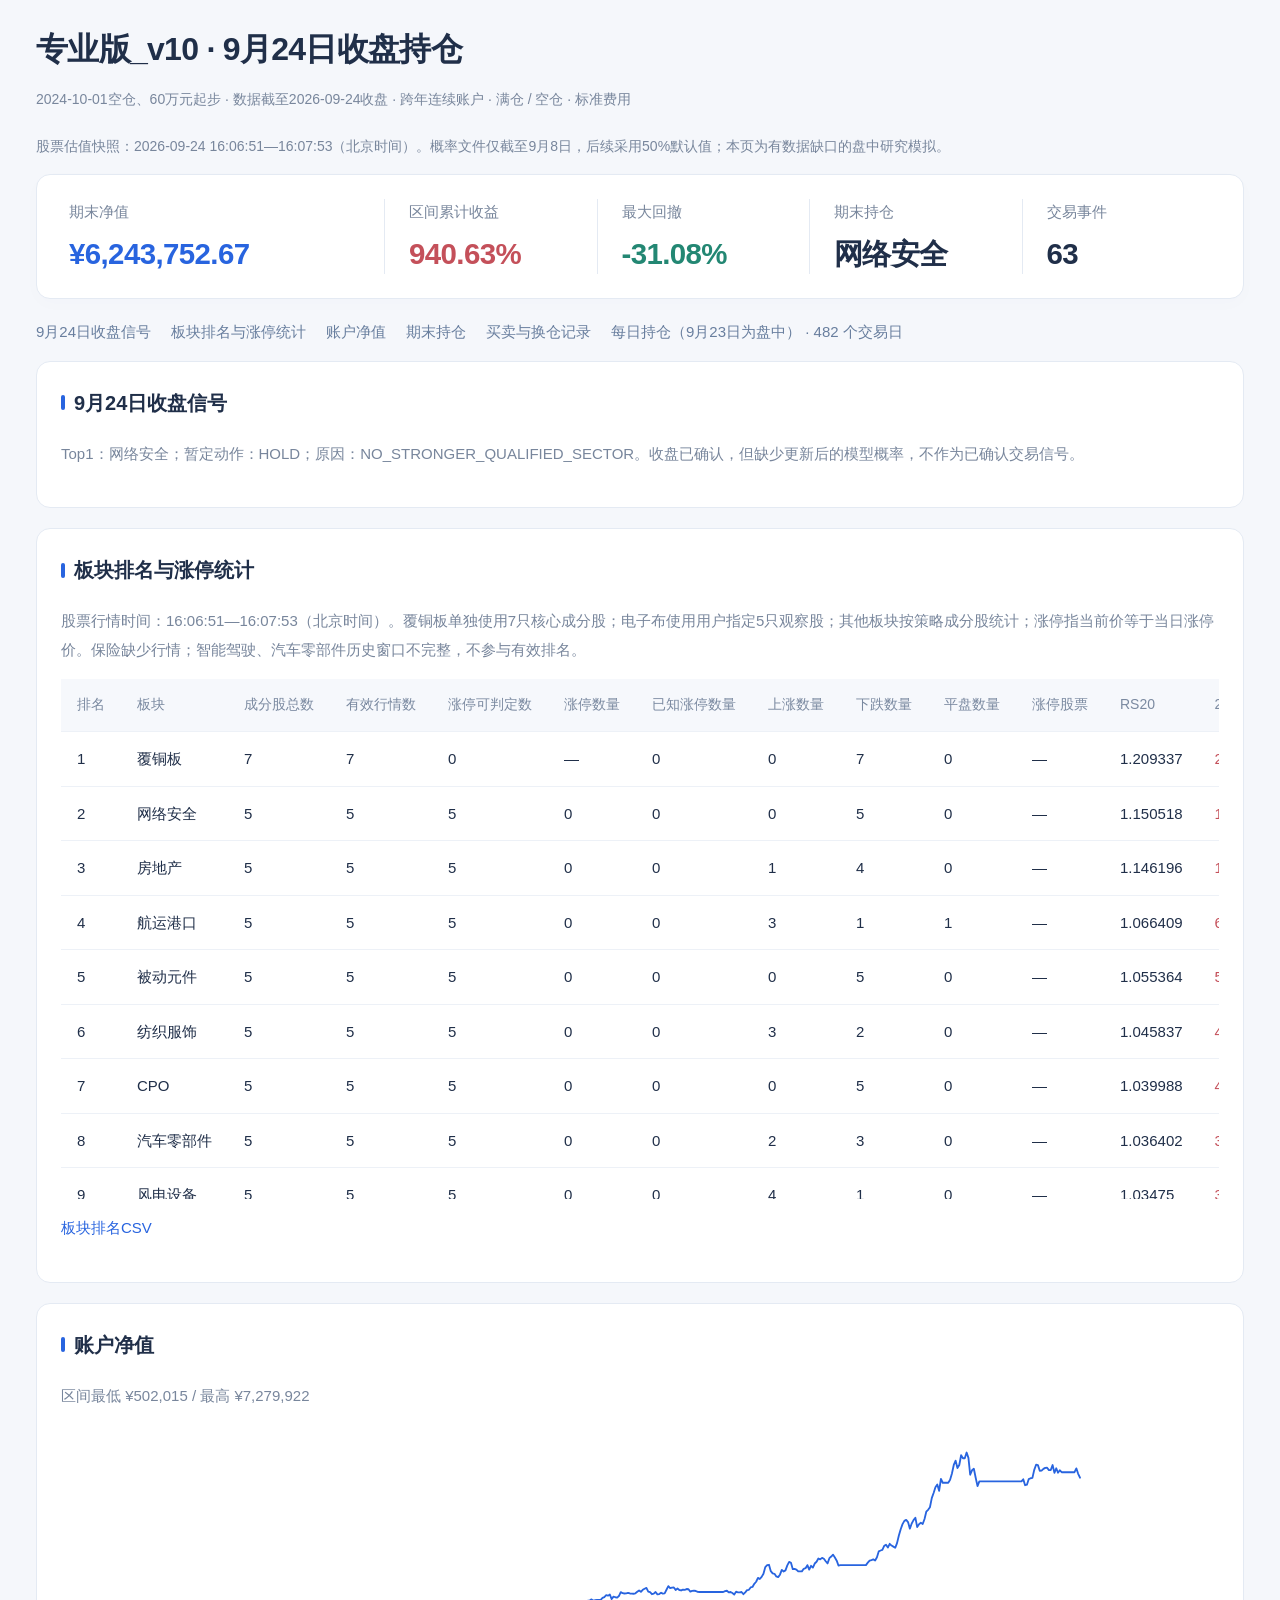
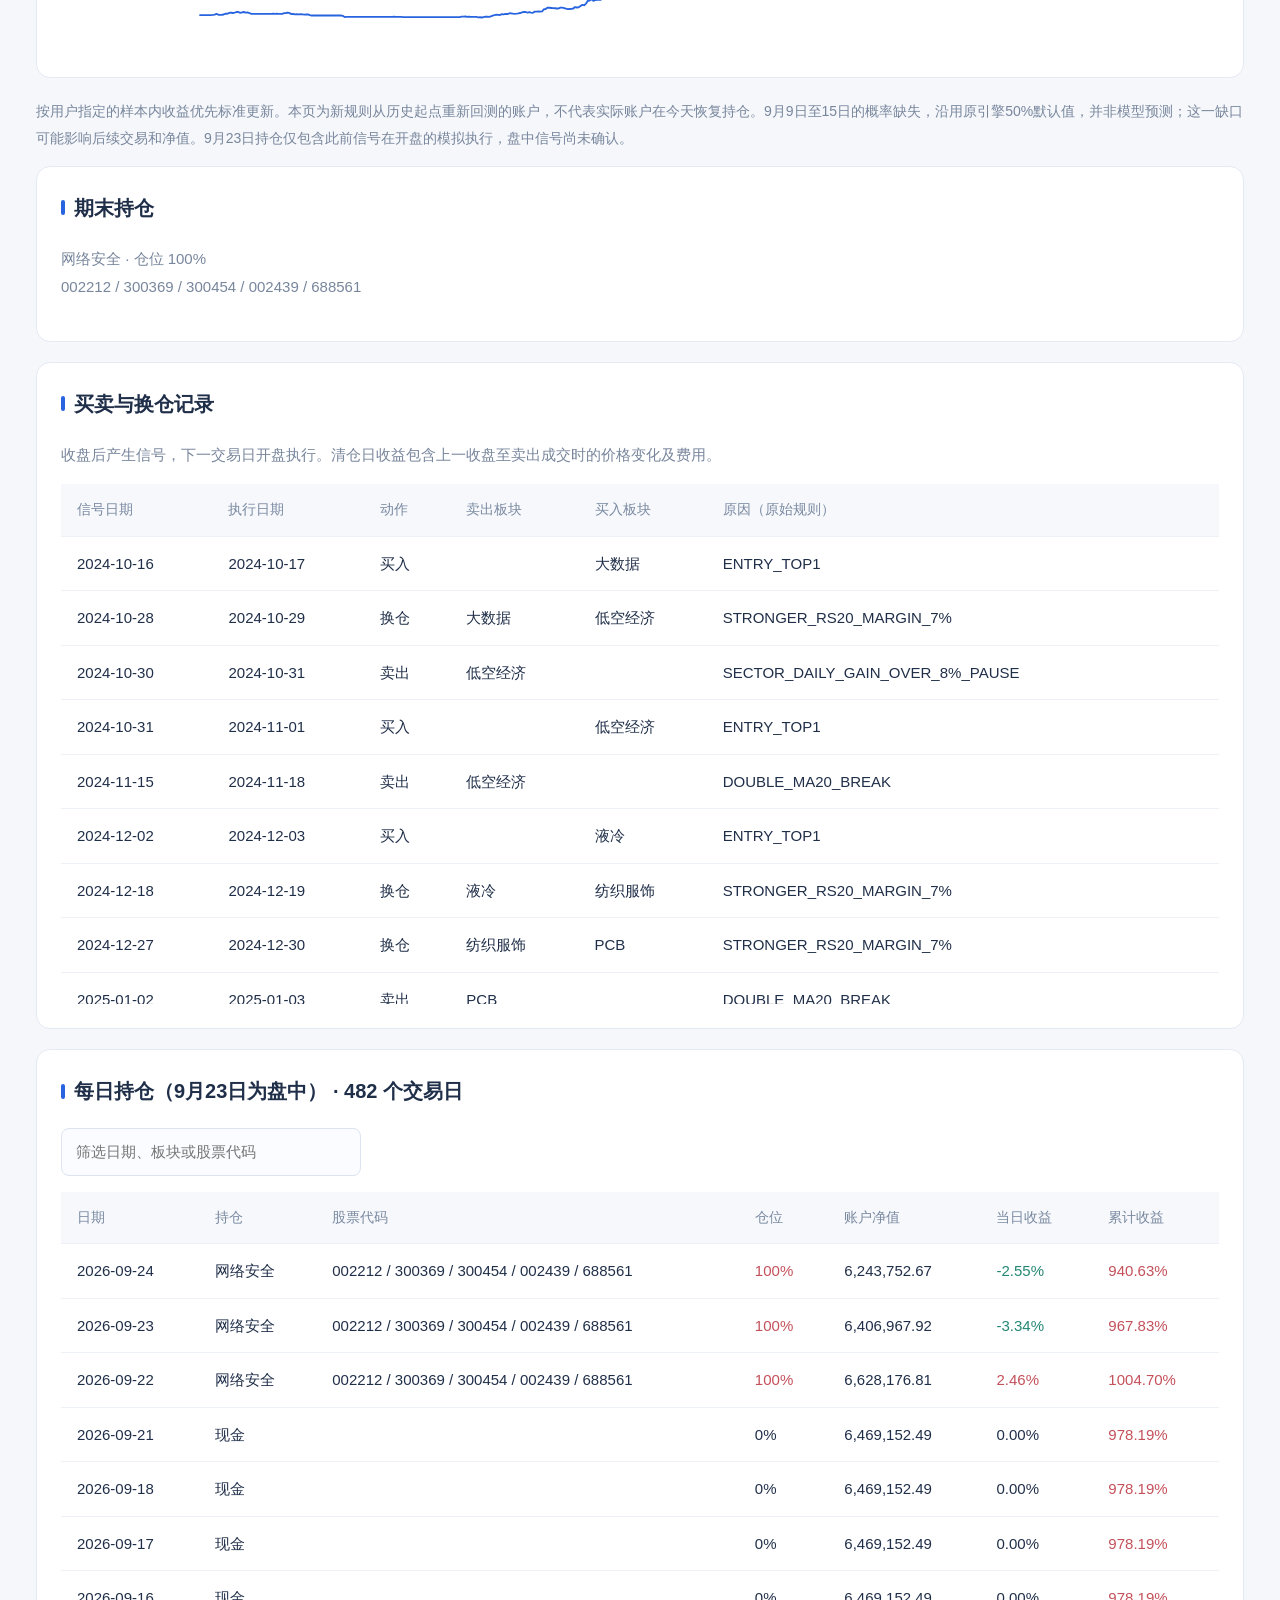
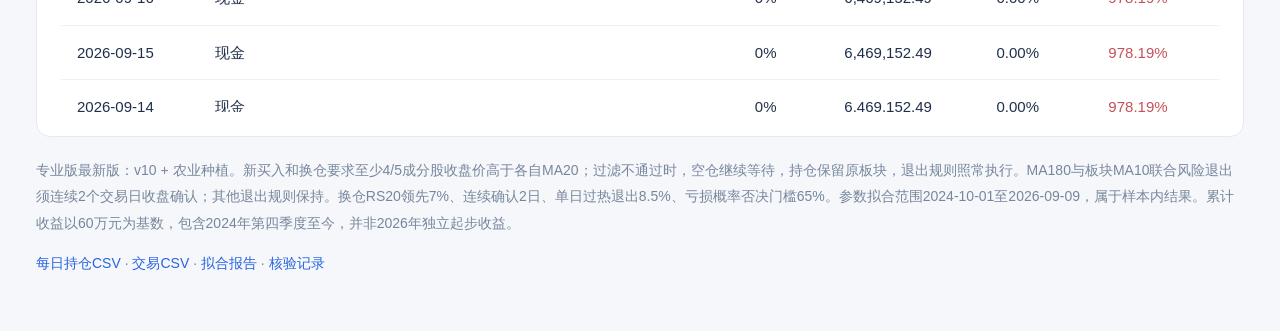
==== commit 4240f182: "Update site labels through Sep 24" ====
--- a/reports/professional/professional_holdings.html
+++ b/reports/professional/professional_holdings.html
@@ -1,7 +1,7 @@
-<!doctype html><html lang="zh-CN"><head><meta charset="utf-8"><meta name="viewport" content="width=device-width,initial-scale=1"><title>专业版_v10 · 9月23日收盘持仓</title><style>body{margin:0;background:#f4f6f8;color:#182638;font:15px -apple-system,BlinkMacSystemFont,"PingFang SC",sans-serif}main{max-width:1280px;margin:auto;padding:32px 24px}h1{font-size:32px;margin-bottom:10px}p{line-height:1.8;color:#526174}.metrics{display:flex;gap:28px;flex-wrap:wrap;padding:24px 0}.metrics b{display:block;font-size:27px;color:#182638;margin-top:8px}section{background:white;padding:24px;margin:20px 0;border:1px solid #dde4eb;border-radius:10px}.scroll{overflow:auto;max-height:650px}table{border-collapse:collapse;width:100%;white-space:nowrap;font-size:13px}th,td{padding:12px;text-align:left;border-bottom:1px solid #e7ecf1}th{background:#edf2f7;position:sticky;top:0}input{padding:10px;width:280px;max-width:90%;border:1px solid #b8c5d3;border-radius:5px;margin-bottom:16px}svg{width:100%;height:240px}a{color:#166a9e}</style><link rel="stylesheet" href="../../assets/report.css"></head><body><main>
- <h1>专业版_v10 · 9月23日收盘持仓</h1><p>2024-10-01空仓、60万元起步 · 数据截至2026-09-24收盘 · 跨年连续账户 · 满仓 / 空仓 · 标准费用</p>
+<!doctype html><html lang="zh-CN"><head><meta charset="utf-8"><meta name="viewport" content="width=device-width,initial-scale=1"><title>专业版_v10 · 9月24日收盘持仓</title><style>body{margin:0;background:#f4f6f8;color:#182638;font:15px -apple-system,BlinkMacSystemFont,"PingFang SC",sans-serif}main{max-width:1280px;margin:auto;padding:32px 24px}h1{font-size:32px;margin-bottom:10px}p{line-height:1.8;color:#526174}.metrics{display:flex;gap:28px;flex-wrap:wrap;padding:24px 0}.metrics b{display:block;font-size:27px;color:#182638;margin-top:8px}section{background:white;padding:24px;margin:20px 0;border:1px solid #dde4eb;border-radius:10px}.scroll{overflow:auto;max-height:650px}table{border-collapse:collapse;width:100%;white-space:nowrap;font-size:13px}th,td{padding:12px;text-align:left;border-bottom:1px solid #e7ecf1}th{background:#edf2f7;position:sticky;top:0}input{padding:10px;width:280px;max-width:90%;border:1px solid #b8c5d3;border-radius:5px;margin-bottom:16px}svg{width:100%;height:240px}a{color:#166a9e}</style><link rel="stylesheet" href="../../assets/report.css"></head><body><main>
+ <h1>专业版_v10 · 9月24日收盘持仓</h1><p>2024-10-01空仓、60万元起步 · 数据截至2026-09-24收盘 · 跨年连续账户 · 满仓 / 空仓 · 标准费用</p>
  <p>股票估值快照：2026-09-24 16:06:51—16:07:53（北京时间）。概率文件仅截至9月8日，后续采用50%默认值；本页为有数据缺口的盘中研究模拟。</p><div class="metrics"><div>期末净值<b>¥6,243,752.67</b></div><div>区间累计收益<b>940.63%</b></div><div>最大回撤<b>-31.08%</b></div><div>期末持仓<b>网络安全</b></div><div>交易事件<b>63</b></div></div>
- <section><h2>9月23日收盘信号</h2><p>Top1：网络安全；暂定动作：HOLD；原因：NO_STRONGER_QUALIFIED_SECTOR。收盘已确认，但缺少更新后的模型概率，不作为已确认交易信号。</p></section><section><h2>板块排名与涨停统计</h2><p>股票行情时间：16:06:51—16:07:53（北京时间）。覆铜板单独使用7只核心成分股；电子布使用用户指定5只观察股；其他板块按策略成分股统计；涨停指当前价等于当日涨停价。保险缺少行情；智能驾驶、汽车零部件历史窗口不完整，不参与有效排名。</p><div class="scroll"><table class="dataframe">
+ <section><h2>9月24日收盘信号</h2><p>Top1：网络安全；暂定动作：HOLD；原因：NO_STRONGER_QUALIFIED_SECTOR。收盘已确认，但缺少更新后的模型概率，不作为已确认交易信号。</p></section><section><h2>板块排名与涨停统计</h2><p>股票行情时间：16:06:51—16:07:53（北京时间）。覆铜板单独使用7只核心成分股；电子布使用用户指定5只观察股；其他板块按策略成分股统计；涨停指当前价等于当日涨停价。保险缺少行情；智能驾驶、汽车零部件历史窗口不完整，不参与有效排名。</p><div class="scroll"><table class="dataframe">
   <thead>
     <tr style="text-align: right;">
       <th>排名</th>
